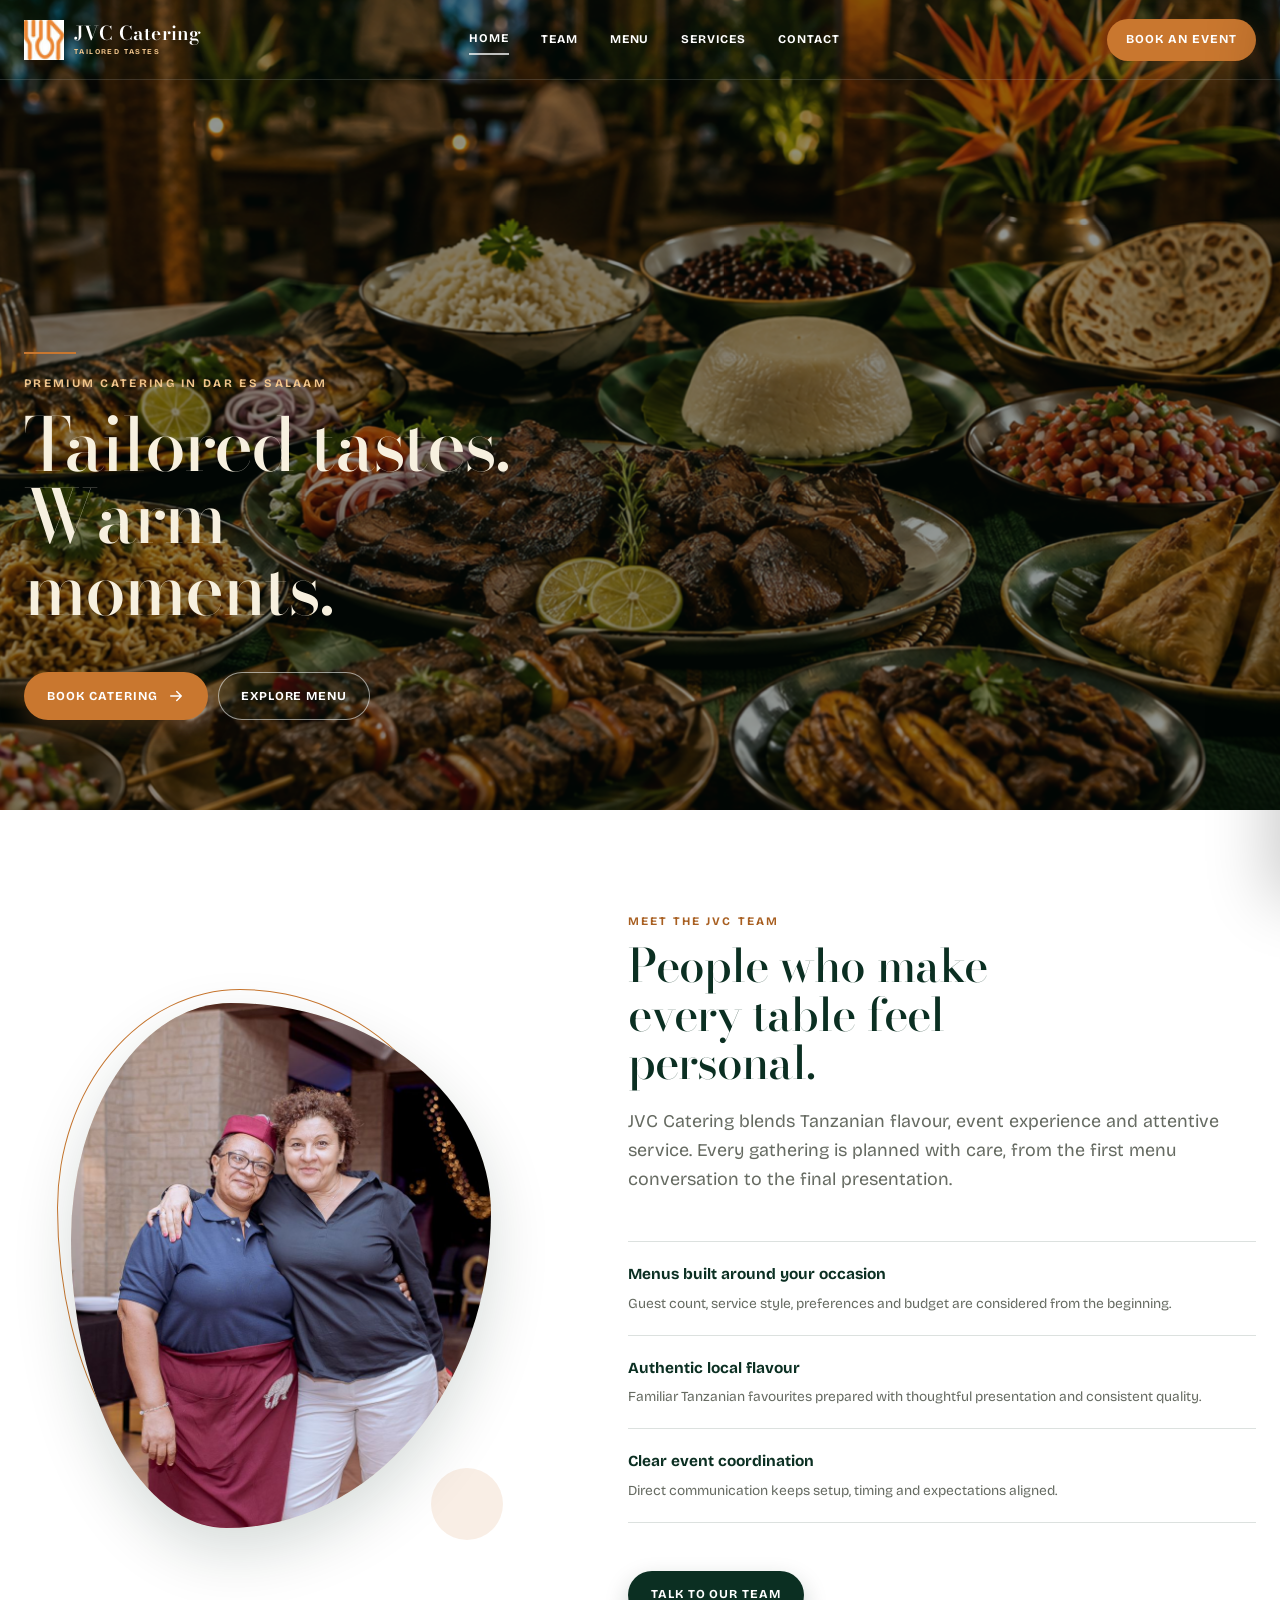
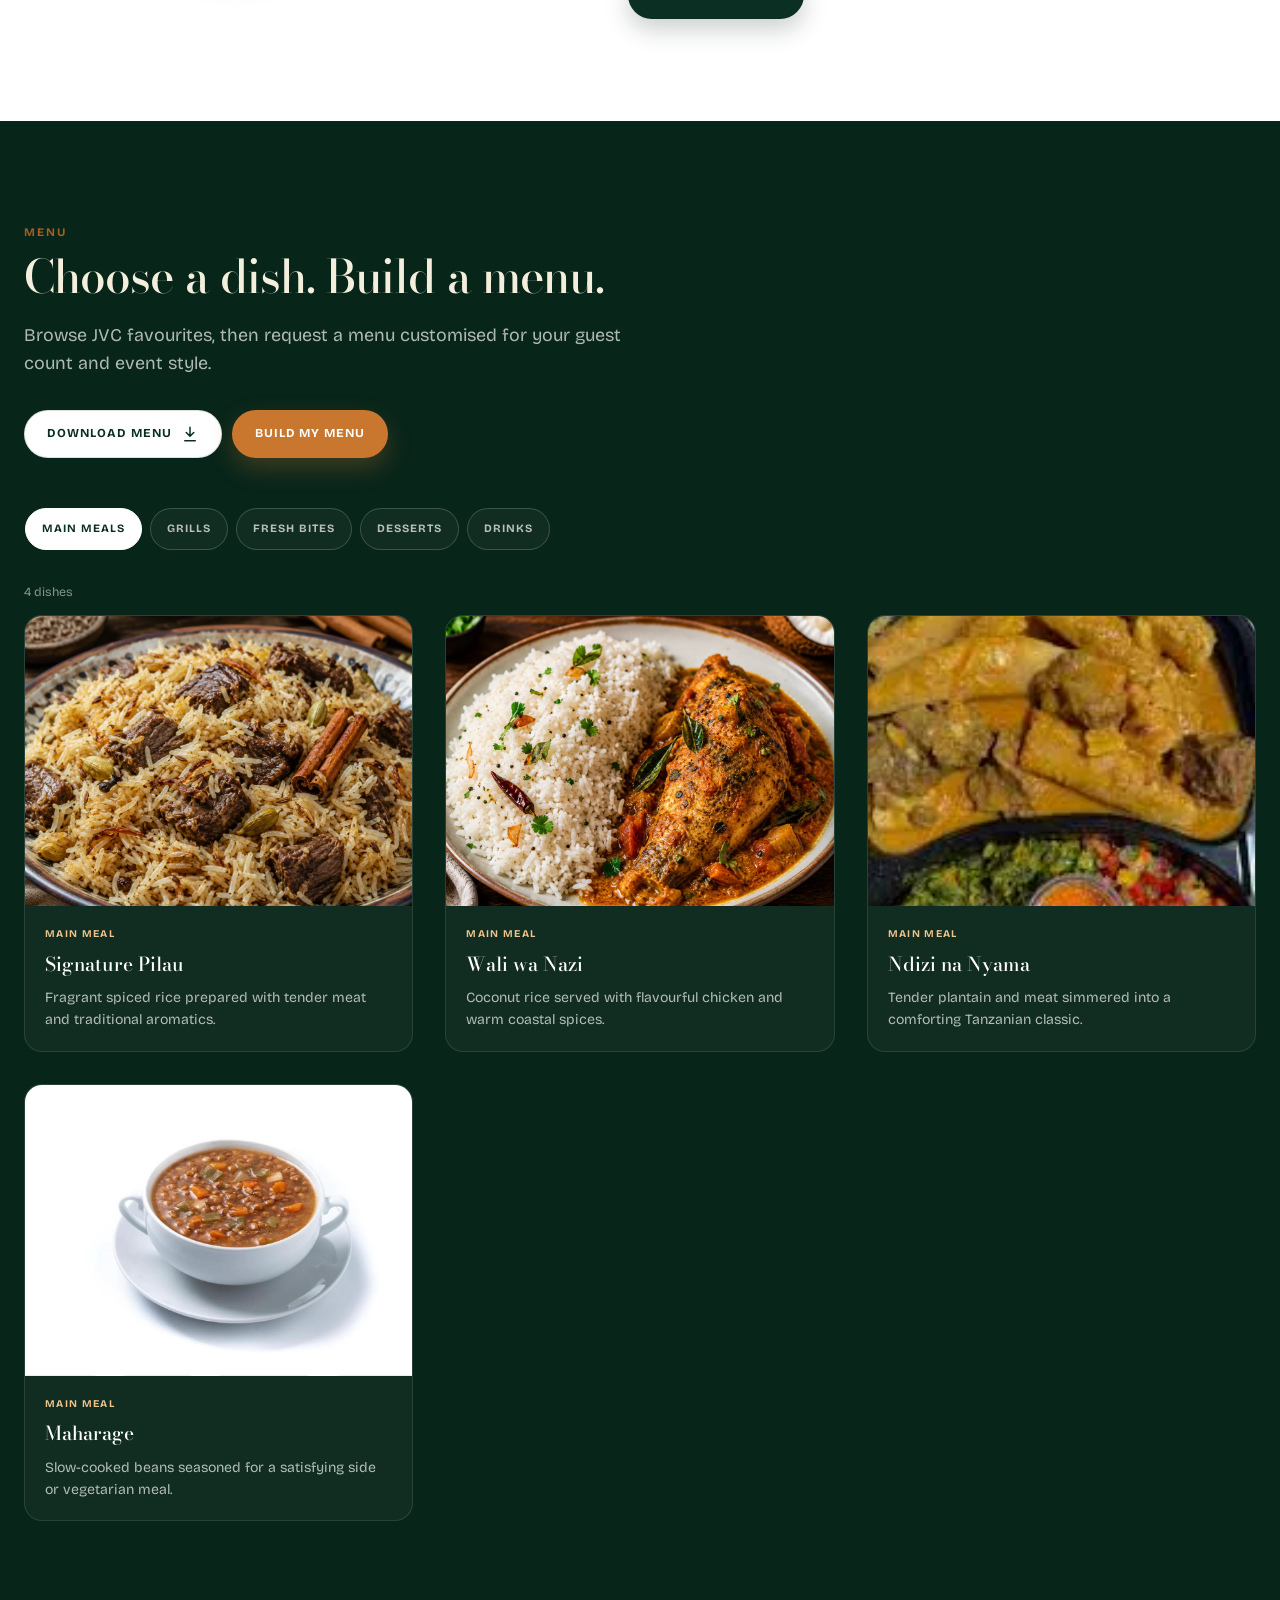
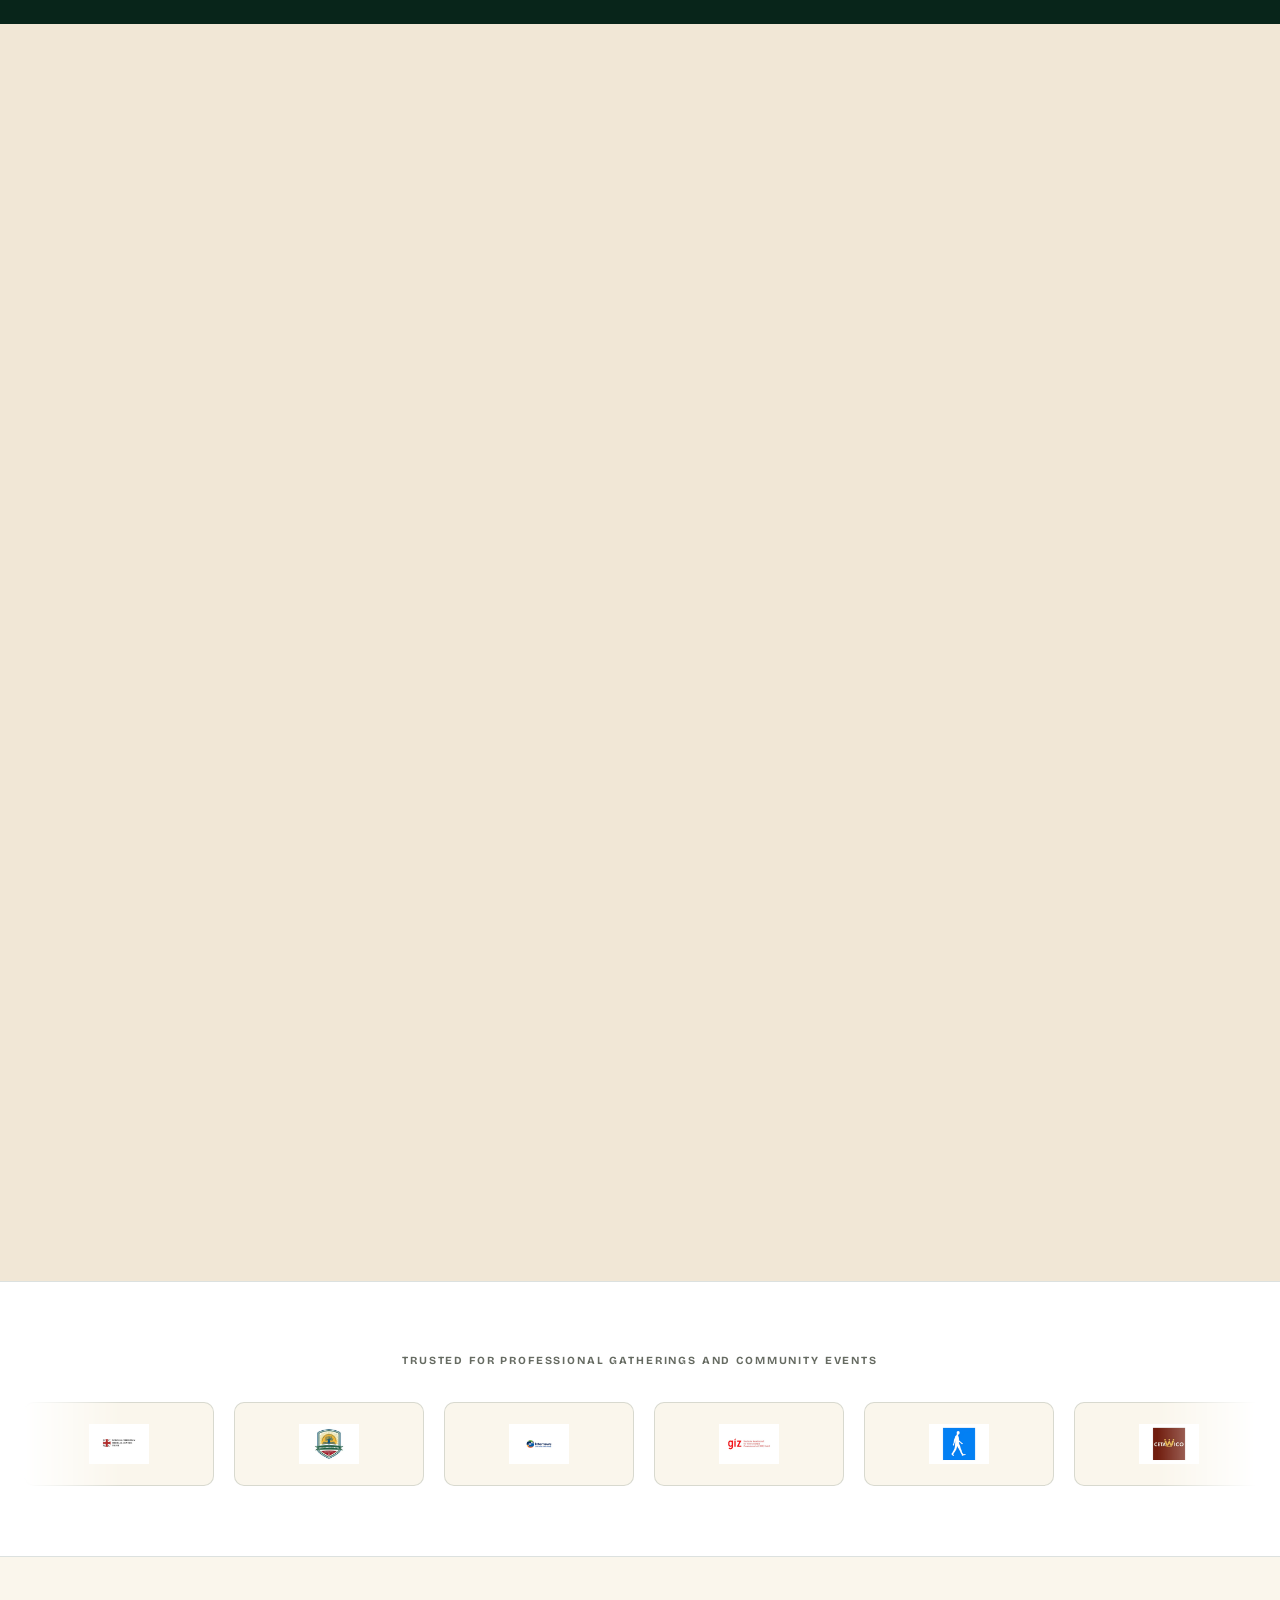
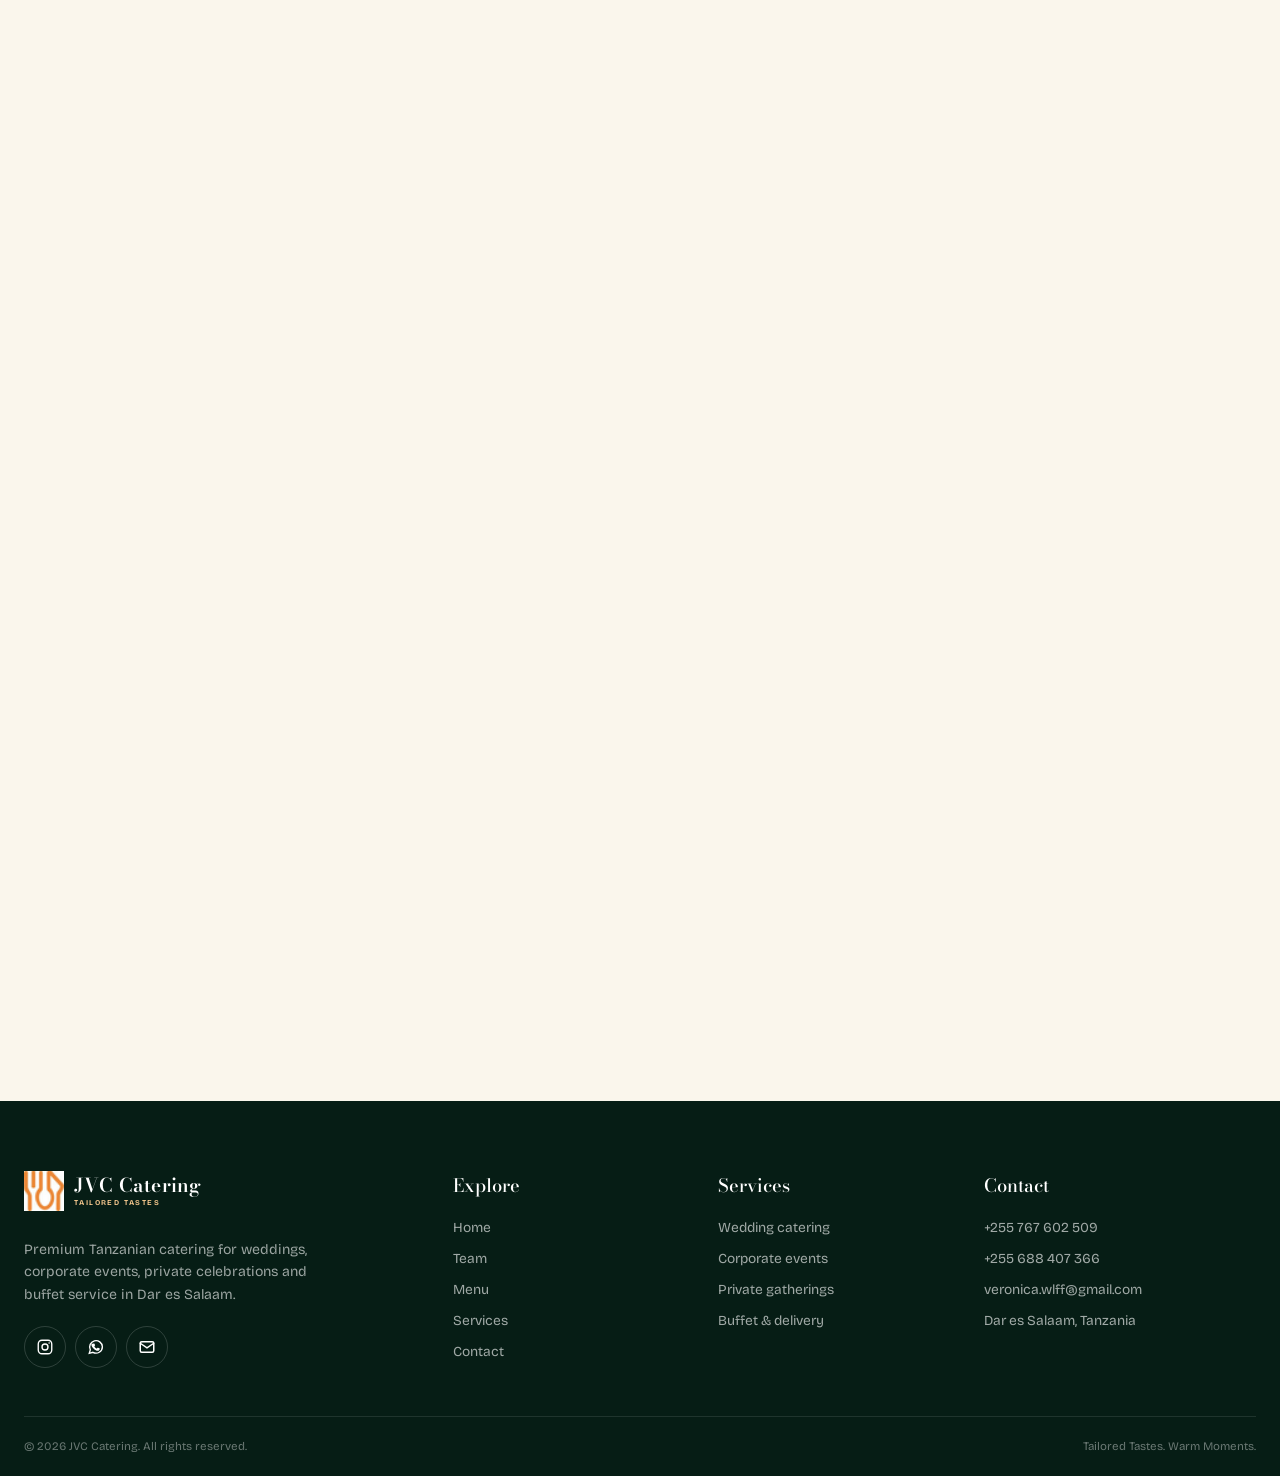
==== index.html @ 968e50f2 "Update index.html" ====
<!doctype html>
<html lang="en">
<head>
  <meta charset="utf-8">
  <meta name="viewport" content="width=device-width,initial-scale=1,viewport-fit=cover">
  <script>document.documentElement.classList.add('js');</script>
  <meta name="theme-color" content="#0b2f22">
  <meta name="description" content="JVC Catering creates tailored Tanzanian menus for weddings, corporate events, private gatherings, buffets and delivery in Dar es Salaam.">
  <meta name="robots" content="index,follow,max-image-preview:large">
  <title>JVC Catering | Tailored Tastes. Warm Moments.</title>

  <link rel="icon" type="image/png" href="./favicon.png">
  <link rel="apple-touch-icon" href="./Logo/favicon.png">
  <link rel="canonical" href="https://jvccatering.vercel.app/">
  <link rel="preconnect" href="https://fonts.googleapis.com">
  <link rel="preconnect" href="https://fonts.gstatic.com" crossorigin>
  <link href="https://fonts.googleapis.com/css2?family=Bodoni+Moda:opsz,wght@6..96,500;6..96,600&family=Bricolage+Grotesque:opsz,wght@12..96,400;12..96,500;12..96,700&display=swap" rel="stylesheet">
  <link rel="preload" as="image" href="./assets/hero.webp" media="(min-width:760px)" fetchpriority="high">
  <link rel="preload" as="image" href="./assets/hero-mobile.webp" media="(max-width:759px)" fetchpriority="high">

  <meta property="og:type" content="website">
  <meta property="og:title" content="JVC Catering | Tailored Tastes. Warm Moments.">
  <meta property="og:description" content="Premium Tanzanian catering for memorable gatherings in Dar es Salaam.">
  <meta property="og:image" content="https://jvccatering.vercel.app/assets/hero.webp">
  <meta property="og:url" content="https://jvccatering.vercel.app/">

  <script type="application/ld+json">
  {
    "@context":"https://schema.org",
    "@type":"CateringBusiness",
    "name":"JVC Catering",
    "url":"https://jvccatering.vercel.app/",
    "image":"https://jvccatering.vercel.app/assets/hero.webp",
    "description":"Tailored Tanzanian catering for weddings, corporate events, private gatherings, buffets and delivery.",
    "telephone":["+255767602509","+255688407366"],
    "email":"veronica.wlff@gmail.com",
    "address":{"@type":"PostalAddress","streetAddress":"Lagana Street, Sinza Mori","addressLocality":"Dar es Salaam","addressCountry":"TZ"},
    "sameAs":["https://instagram.com/jvc.catering._tz"]
  }
  </script>

  <style>
    /* ==========================================================
       1. VARIABLES
       ========================================================== */
    :root{
      /* Palette */
      --pine-1000:#061d15;
      --pine-950:#08251a;
      --pine-900:#0b2f22;
      --pine-800:#12402e;
      --pine-700:#1c5a41;
      --tangerine:#c9772f;
      --tangerine-deep:#a85f21;
      --cream:#faf6ec;
      --sand:#f1e7d6;
      --ink:#1a231d;
      --muted:#666b62;
      --line:rgba(11,47,34,.14);
      --white:#fff;

      /* Type */
      --display:"Bodoni Moda","Didot","Bodoni 72","Times New Roman",serif;
      --ui:"Bricolage Grotesque","Avenir Next","Segoe UI",sans-serif;

      /* Layout */
      --container:min(1240px,calc(100% - 32px));
      --header-h:70px;
      --radius-sm:10px;
      --radius-md:18px;
      --radius-lg:26px;
      --ease:cubic-bezier(.22,.7,.28,1);
      --shadow-1:0 10px 30px rgba(8,37,26,.10);
      --shadow-2:0 24px 60px rgba(8,37,26,.16);

      /* Spacing scale */
      --space-3xs:clamp(.25rem,.5vw,.375rem);
      --space-2xs:clamp(.5rem,1vw,.625rem);
      --space-xs:clamp(.75rem,1.4vw,1rem);
      --space-sm:clamp(1rem,2vw,1.25rem);
      --space-md:clamp(1.5rem,3vw,2rem);
      --space-lg:clamp(2rem,4vw,3rem);
      --space-xl:clamp(2.75rem,5.5vw,4.5rem);
      --space-2xl:clamp(3.5rem,7vw,6rem);
      --section-space:clamp(3.5rem,8vw,6.5rem);

      /* Type scale */
      --fs-eyebrow:.72rem;
      --fs-nav:.74rem;
      --fs-body:1rem;
      --fs-lead:clamp(1rem,1.4vw,1.14rem);
      --fs-h3:clamp(1.3rem,2vw,1.6rem);
      --fs-h2:clamp(1.9rem,3.6vw,2.9rem);
      --fs-hero:clamp(2.5rem,6.4vw,4.6rem);
    }

    /* ==========================================================
       2. RESET / BASE
       ========================================================== */
    *,*::before,*::after{box-sizing:border-box}
    html{scroll-behavior:smooth;scroll-padding-top:calc(var(--header-h) + 16px)}
    body{margin:0;background:var(--cream);color:var(--ink);font-family:var(--ui);font-size:16px;line-height:1.6;-webkit-font-smoothing:antialiased;text-rendering:optimizeLegibility}
    body.menu-open{overflow:hidden}
    img{display:block;max-width:100%;height:auto}
    a{color:inherit;text-decoration:none}
    button,input,select,textarea{font:inherit;color:inherit}
    button{cursor:pointer;background:none;border:0}
    ul{margin:0;padding:0;list-style:none}
    ::selection{background:var(--tangerine);color:#fff}
    :focus-visible{outline:2.5px solid var(--tangerine);outline-offset:3px}
    [hidden]{display:none!important}

    /* ==========================================================
       3. UTILITIES
       ========================================================== */
    .skip-link{position:fixed;left:14px;top:-70px;z-index:4000;padding:10px 16px;border-radius:var(--radius-sm);background:#fff;color:var(--pine-900);font-weight:700;transition:top .2s ease}
    .skip-link:focus{top:14px}
    .container{width:var(--container);margin-inline:auto}
    .section{position:relative;padding-block:var(--section-space)}
    .eyebrow{margin:0 0 var(--space-2xs);color:var(--tangerine-deep);font-size:var(--fs-eyebrow);font-weight:700;letter-spacing:.18em;text-transform:uppercase}
    .section-head{max-width:640px}
    .section-title{margin:0;color:var(--pine-900);font-family:var(--display);font-size:var(--fs-h2);font-weight:500;line-height:1.06;letter-spacing:-.02em}
    .lead{max-width:52ch;margin:var(--space-sm) 0 0;color:var(--muted);font-size:var(--fs-lead)}
    .icon{width:18px;height:18px;flex:0 0 auto}
    .sr-only{position:absolute;width:1px;height:1px;padding:0;margin:-1px;overflow:hidden;clip:rect(0,0,0,0);white-space:nowrap;border:0}
    main>section:not(.hero):not(.clients){content-visibility:auto;contain-intrinsic-size:1px 760px}
    a,button{-webkit-tap-highlight-color:transparent}

    .btn{position:relative;display:inline-flex;align-items:center;justify-content:center;gap:9px;min-height:48px;padding:12px 22px;border:1px solid transparent;border-radius:999px;font-family:var(--ui);font-size:.76rem;font-weight:700;letter-spacing:.08em;text-transform:uppercase;transition:transform .22s var(--ease),box-shadow .22s ease,background .22s ease,color .22s ease,border-color .22s ease}
    .btn:hover{transform:translateY(-2px)}
    .btn:active{transform:translateY(0) scale(.985)}
    .btn--primary{background:var(--tangerine);color:#fff;box-shadow:0 10px 24px rgba(201,119,47,.28)}
    .btn--primary:hover{background:var(--tangerine-deep)}
    .btn--dark{background:var(--pine-900);color:#fff;box-shadow:0 10px 24px rgba(8,37,26,.22)}
    .btn--dark:hover{background:var(--pine-700)}
    .btn--outline{border-color:rgba(255,255,255,.55);color:#fff;background:rgba(8,37,26,.18)}
    .btn--outline:hover{background:#fff;color:var(--pine-900);border-color:#fff}
    .btn--ghost{border-color:var(--line);color:var(--pine-900);background:#fff}
    .btn--ghost:hover{border-color:var(--pine-700);box-shadow:var(--shadow-1)}

    /* ==========================================================
       4. HEADER / NAVIGATION
       ========================================================== */
    .site-header{position:fixed;inset:0 0 auto;z-index:1100;height:var(--header-h);background:rgba(6,29,21,.10);border-bottom:1px solid rgba(255,255,255,.14);transition:background .25s ease,border-color .25s ease,box-shadow .25s ease}
    .site-header.scrolled{background:rgba(250,246,236,.96);border-color:var(--line);box-shadow:0 6px 24px rgba(8,37,26,.08)}
    .nav{height:100%;display:flex;align-items:center;justify-content:space-between;gap:16px}
    .brand{display:inline-flex;align-items:center;gap:10px;min-width:0}
    .brand__mark{width:40px;height:40px;object-fit:contain}
    .brand__text{display:grid;line-height:1.1}
    .brand__name{color:#fff;font-family:var(--display);font-size:1.2rem;font-weight:600;letter-spacing:.01em;white-space:nowrap;transition:color .2s ease}
    .brand__tag{margin-top:3px;color:#f0c48b;font-size:.46rem;font-weight:700;letter-spacing:.19em;text-transform:uppercase;transition:color .2s ease}
    .site-header.scrolled .brand__name{color:var(--pine-900)}
    .site-header.scrolled .brand__tag{color:var(--tangerine-deep)}

    .desktop-nav{display:none;align-items:center;gap:4px}
    .desktop-nav a{position:relative;display:inline-flex;align-items:center;min-height:42px;padding:9px 14px;color:#fff;font-size:var(--fs-nav);font-weight:700;letter-spacing:.08em;text-transform:uppercase;transition:color .2s ease,transform .2s ease}
    .desktop-nav a::after{content:"";position:absolute;left:14px;right:14px;bottom:5px;height:2px;background:currentColor;transform:scaleX(0);transform-origin:right;transition:transform .25s var(--ease);opacity:.72}
    .desktop-nav a:hover,.desktop-nav a[aria-current="location"]{transform:translateY(-1px)}
    .desktop-nav a:hover::after,.desktop-nav a[aria-current="location"]::after{transform:scaleX(1);transform-origin:left}
    .site-header.scrolled .desktop-nav a{color:var(--pine-900)}

    .nav-actions{display:flex;align-items:center;gap:8px}
    .nav-actions .btn{display:none;min-height:42px;padding:10px 18px}
    .menu-toggle{width:44px;height:44px;display:grid;place-items:center;border:1px solid rgba(255,255,255,.34);border-radius:50%;background:rgba(8,37,26,.2);color:#fff;transition:background .2s ease,color .2s ease,border-color .2s ease}
    .site-header.scrolled .menu-toggle{background:#fff;color:var(--pine-900);border-color:var(--line)}

    .drawer-scrim{position:fixed;inset:0;z-index:1150;background:rgba(2,14,10,.6);opacity:0;visibility:hidden;transition:opacity .25s ease,visibility .25s ease}
    .drawer-scrim.show{opacity:1;visibility:visible}
    .mobile-drawer{position:fixed;inset:0 0 0 auto;z-index:1160;width:min(88vw,380px);height:100dvh;padding:var(--space-md);background:var(--cream);transform:translateX(102%);transition:transform .32s var(--ease);overflow-y:auto;box-shadow:-20px 0 60px rgba(0,0,0,.2)}
    .mobile-drawer.open{transform:translateX(0)}
    .drawer-head{display:flex;align-items:center;justify-content:space-between;padding-bottom:var(--space-sm);border-bottom:1px solid var(--line)}
    .mobile-drawer .brand__name{color:var(--pine-900)}
    .mobile-drawer .brand__tag{color:var(--tangerine-deep)}
    .drawer-close{width:44px;height:44px;display:grid;place-items:center;border:1px solid var(--line);border-radius:50%;background:#fff;color:var(--pine-900)}
    .mobile-links{display:grid;margin:var(--space-md) 0}
    .mobile-links a{position:relative;display:flex;align-items:center;justify-content:space-between;min-height:52px;padding:14px 2px;border-bottom:1px solid var(--line);font-family:var(--display);font-size:1.5rem;font-weight:500;color:var(--pine-900)}
    .mobile-links a::after{content:"↗";font-family:var(--ui);font-size:.9rem;color:var(--tangerine);transition:transform .2s var(--ease)}
    .mobile-links a:hover::after,.mobile-links a:focus-visible::after{transform:translate(2px,-2px)}
    .mobile-drawer .btn{width:100%;margin-top:var(--space-xs)}
    .drawer-contact{display:grid;gap:11px;margin-top:var(--space-lg);color:var(--muted);font-size:.86rem}
    .drawer-contact a,.drawer-contact span{display:flex;align-items:center;gap:9px}
    .drawer-contact svg{color:var(--tangerine)}

    /* ==========================================================
       5. HERO
       ========================================================== */
    .hero{position:relative;min-height:clamp(610px,90svh,900px);display:flex;align-items:flex-end;background:var(--pine-950);isolation:isolate;overflow:hidden}
    .hero__media{position:absolute;inset:-2.5%;overflow:hidden;z-index:-2;transform:translate3d(var(--hero-x,0px),calc(var(--hero-y,0px) + var(--hero-scroll,0px)),0);transition:transform .35s var(--ease);will-change:transform}
    .hero__media picture{position:absolute;inset:0;display:block}
    .hero__media img{width:100%;height:100%;object-fit:cover;object-position:center 36%;transform:scale(1.055);transform-origin:55% 45%;animation:heroCinematic 18s ease-in-out infinite alternate;will-change:transform}
    .hero__media::after{content:"";position:absolute;inset:0;background:rgba(4,16,11,.43);pointer-events:none}
    .hero__inner{position:relative;width:var(--container);margin-inline:auto;padding:calc(var(--header-h) + var(--space-xl)) 0 var(--space-2xl)}
    .hero__copy{position:relative;max-width:42rem;color:#fff}
    .hero__copy::before{content:"";display:block;width:52px;height:2px;margin-bottom:var(--space-sm);background:var(--tangerine)}
    .hero__kicker{margin:0 0 var(--space-xs);color:#f0c48b;font-size:var(--fs-eyebrow);font-weight:700;letter-spacing:.2em;text-transform:uppercase}
    .hero h1{max-width:11ch;margin:0;color:#f7f0df;font-family:var(--display);font-size:var(--fs-hero);font-weight:500;line-height:.98;letter-spacing:-.025em;text-wrap:balance}
    .hero__actions{display:grid;grid-template-columns:1fr;gap:10px;width:min(100%,340px);margin-top:var(--space-lg)}
    @keyframes heroCinematic{0%{transform:scale(1.055) translate3d(0,0,0)}100%{transform:scale(1.095) translate3d(-1.25%,1%,0)}}

    /* ==========================================================
       6. TEAM / ABOUT
       ========================================================== */
    .about{background:#fff}
    .about-grid{display:grid;gap:var(--space-xl);align-items:center}
    .about-media{position:relative;isolation:isolate;max-width:420px;margin-inline:auto}
    .about-media::before{content:"";position:absolute;inset:-14px 18px 18px -14px;z-index:-1;border:1.5px solid var(--tangerine);border-radius:44% 56% 58% 42% / 42% 46% 54% 58%;transition:transform .6s var(--ease),border-radius .6s var(--ease)}
    .about-media::after{content:"";position:absolute;right:-12px;bottom:-12px;width:72px;height:72px;border-radius:50%;background:var(--tangerine);opacity:.12;z-index:-1}
    .about-media__frame{overflow:hidden;border-radius:38% 62% 63% 37% / 45% 40% 60% 55%;background:var(--sand);box-shadow:var(--shadow-2);transition:border-radius .6s var(--ease)}
    .about-media__frame img{width:100%;aspect-ratio:4/5;object-fit:cover;object-position:center 22%;transition:transform .7s var(--ease)}
    @media (hover:hover){
      .about-media:hover::before{transform:translate(6px,-6px)}
      .about-media:hover .about-media__frame{border-radius:46% 54% 50% 50% / 52% 46% 54% 48%}
      .about-media:hover .about-media__frame img{transform:scale(1.05)}
    }
    .about-copy .section-title{max-width:16ch}
    .about-list{display:grid;margin-top:var(--space-lg);border-top:1px solid var(--line)}
    .about-list article{display:grid;grid-template-columns:1fr;gap:6px;padding:var(--space-sm) 0;border-bottom:1px solid var(--line)}
    .about-list strong{display:block;color:var(--pine-900);font-size:.96rem}
    .about-list span{display:block;color:var(--muted);font-size:.86rem}
    .about-copy .btn{margin-top:var(--space-lg)}

    /* ==========================================================
       7. MENU
       ========================================================== */
    .menu-section{background:var(--pine-950);color:#fff}
    .menu-head{margin-bottom:var(--space-lg)}
    .menu-head .section-title{color:#f4efdd}
    .menu-head .lead{color:rgba(255,255,255,.68)}
    .menu-head__actions{display:flex;flex-wrap:wrap;gap:10px;margin-top:var(--space-md)}

    .menu-filters{display:flex;gap:8px;overflow-x:auto;padding:2px 1px var(--space-sm);scrollbar-width:none}
    .menu-filters::-webkit-scrollbar{display:none}
    .menu-filter{flex:0 0 auto;min-height:42px;padding:9px 16px;border:1px solid rgba(255,255,255,.18);border-radius:999px;background:rgba(255,255,255,.04);color:rgba(255,255,255,.7);font-size:.7rem;font-weight:700;letter-spacing:.09em;text-transform:uppercase;transition:background .2s ease,color .2s ease,border-color .2s ease}
    .menu-filter:hover,.menu-filter[aria-pressed="true"]{background:#fff;color:var(--pine-900);border-color:#fff}

    .menu-grid{display:grid;grid-template-columns:1fr;gap:var(--space-md)}
    .menu-card{display:flex;flex-direction:column;overflow:hidden;border-radius:var(--radius-md);background:rgba(255,255,255,.04);border:1px solid rgba(255,255,255,.1)}
    .menu-card__media{aspect-ratio:4/3;overflow:hidden}
    .menu-card__media img{width:100%;height:100%;object-fit:cover;transition:transform .5s var(--ease)}
    .menu-card:hover .menu-card__media img{transform:scale(1.04)}
    .menu-card__body{padding:var(--space-sm)}
    .menu-card__label{display:block;margin-bottom:6px;color:#f0c48b;font-size:.64rem;font-weight:700;letter-spacing:.13em;text-transform:uppercase}
    .menu-card h3{margin:0;color:#fff;font-family:var(--display);font-size:1.2rem;font-weight:500}
    .menu-card p{margin:8px 0 0;color:rgba(255,255,255,.68);font-size:.88rem;line-height:1.55}
    .menu-count{color:rgba(255,255,255,.5);font-size:.78rem}

    /* ==========================================================
       8. SERVICES
       ========================================================== */
    .services{background:var(--sand)}
    .services-head{margin-bottom:var(--space-lg)}
    .service-explorer{display:grid;gap:var(--space-md)}
    .service-tabs{display:flex;gap:8px;overflow-x:auto;padding-bottom:6px;scrollbar-width:none}
    .service-tabs::-webkit-scrollbar{display:none}
    .service-tab{flex:0 0 auto;padding:12px 16px;border:1px solid var(--line);border-radius:999px;background:#fff;color:var(--pine-900);font-size:.72rem;font-weight:700;letter-spacing:.06em;text-transform:uppercase;transition:background .2s ease,color .2s ease}
    .service-tab:hover,.service-tab[aria-pressed="true"]{background:var(--pine-900);color:#fff}

    .service-stage{display:grid;overflow:hidden;border:1px solid var(--line);border-radius:var(--radius-lg);background:#fff;box-shadow:var(--shadow-1)}
    .service-stage__media{aspect-ratio:4/3;overflow:hidden;background:var(--pine-900)}
    .service-stage__media img{width:100%;height:100%;object-fit:cover;transition:opacity .22s ease,transform .45s var(--ease)}
    .service-stage__content{display:flex;flex-direction:column;justify-content:center;padding:var(--space-md);color:var(--ink)}
    .service-stage h3{margin:0;color:var(--pine-900);font-family:var(--display);font-size:clamp(1.7rem,3vw,2.5rem);font-weight:500;line-height:1.05}
    .service-stage p{max-width:46ch;margin:var(--space-xs) 0 0;color:var(--muted);font-size:.94rem}
    .service-stage .btn{align-self:flex-start;margin-top:var(--space-md)}
    @media (hover:hover){.service-stage:hover .service-stage__media img{transform:scale(1.025)}}

    /* ==========================================================
       9. CLIENTS
       ========================================================== */
    .clients{padding-block:var(--space-xl);border-block:1px solid var(--line);background:#fff;overflow:hidden}
    .clients__label{margin:0 0 var(--space-md);text-align:center;color:var(--muted);font-size:.68rem;font-weight:700;letter-spacing:.17em;text-transform:uppercase}

    .logo-marquee{position:relative;overflow:hidden;-webkit-mask-image:linear-gradient(to right,transparent,#000 8%,#000 92%,transparent);mask-image:linear-gradient(to right,transparent,#000 8%,#000 92%,transparent)}
    .logo-track{display:flex;align-items:center;gap:var(--space-sm);width:max-content;animation:marqueeLeft 36s linear infinite;will-change:transform}
    .logo-track:focus-within{animation-play-state:paused}
    @media (hover:hover){.logo-track:hover{animation-play-state:paused}}
    @keyframes marqueeLeft{from{transform:translateX(0)}to{transform:translateX(-50%)}}
    .logo-item{display:grid;place-items:center;flex:0 0 auto;width:150px;min-height:84px;padding:var(--space-sm);border:1px solid var(--line);border-radius:var(--radius-sm);background:var(--cream)}
    .logo-item img{max-width:100%;max-height:40px;object-fit:contain}

    @media (min-width:760px){.logo-item{width:170px}}
    @media (min-width:960px){.logo-item{width:190px}}

    /* ==========================================================
       10. CONTACT
       ========================================================== */
    .contact{background:var(--cream)}
    .contact-shell{position:relative;overflow:hidden;border-radius:var(--radius-lg);background:var(--pine-950);box-shadow:var(--shadow-2)}
    .contact-grid{display:grid;gap:var(--space-lg);padding:var(--space-lg)}
    .contact-copy{color:#fff}
    .contact-copy .section-title{color:#f4efdd}
    .contact-copy .lead{color:rgba(255,255,255,.66)}
    .contact-list{display:grid;gap:11px;margin-top:var(--space-lg)}
    .contact-list a,.contact-list span{display:flex;align-items:center;gap:9px;color:rgba(255,255,255,.82);font-size:.9rem;word-break:break-word}
    .contact-list svg{color:#f0c48b;flex-shrink:0}

    .quote-form{display:grid;gap:var(--space-sm);padding:var(--space-md);border:1px solid rgba(255,255,255,.14);border-radius:var(--radius-md);background:rgba(255,255,255,.06)}
    .form-row{display:grid;gap:var(--space-sm)}
    .field{display:grid;gap:6px}
    .field label{color:rgba(255,255,255,.8);font-size:.68rem;font-weight:700;letter-spacing:.09em;text-transform:uppercase}
    .field .required{color:#f0c48b}
    .field input,.field select,.field textarea{width:100%;min-height:46px;border:1px solid rgba(255,255,255,.2);border-radius:var(--radius-sm);background:rgba(255,255,255,.08);padding:12px 14px;color:#fff}
    .field input::placeholder,.field textarea::placeholder{color:rgba(255,255,255,.42)}
    .field select option{color:var(--ink)}
    .field input:focus,.field select:focus,.field textarea:focus{border-color:#f0c48b;outline:0;background:rgba(255,255,255,.12)}
    .field textarea{min-height:110px;resize:vertical}
    .field[data-invalid="true"] input,.field[data-invalid="true"] select{border-color:#ff9d8a}
    .field-error{min-height:1.15em;margin:0;color:#ffcfc4;font-size:.76rem;opacity:0;transform:translateY(-2px);transition:opacity .15s ease,transform .15s ease}
    .field[data-invalid="true"] .field-error{opacity:1;transform:none}
    .form-status{margin:0;min-height:1.2em;color:#ffcfc4;font-size:.84rem}
    .form-note{margin:0;color:rgba(255,255,255,.42);font-size:.72rem}

    /* ==========================================================
       11. FOOTER
       ========================================================== */
    .footer{background:var(--pine-1000);color:#fff}
    .footer-main{display:grid;gap:var(--space-lg);padding-block:var(--space-xl) var(--space-lg)}
    .footer .brand__name{color:#fff}
    .footer-about{max-width:34ch;margin-top:var(--space-sm);color:rgba(255,255,255,.6);font-size:.88rem}
    .footer h3{margin:0 0 var(--space-xs);font-family:var(--display);font-size:1.15rem;font-weight:500}
    .footer-links{display:grid;gap:9px;color:rgba(255,255,255,.62);font-size:.86rem}
    .footer-links a:hover{color:#fff}
    .socials{display:flex;gap:9px;margin-top:var(--space-sm)}
    .socials a{width:42px;height:42px;display:grid;place-items:center;border:1px solid rgba(255,255,255,.16);border-radius:50%;transition:background .2s ease,border-color .2s ease}
    .socials a:hover{background:var(--tangerine);border-color:var(--tangerine)}
    .footer-bottom{display:flex;flex-direction:column;gap:6px;padding:var(--space-sm) 0;border-top:1px solid rgba(255,255,255,.1);color:rgba(255,255,255,.4);font-size:.72rem}

    /* ==========================================================
       12. FIXED UI
       ========================================================== */
    .back-top{position:fixed;right:16px;bottom:16px;z-index:900;width:46px;height:46px;display:grid;place-items:center;border-radius:50%;background:var(--tangerine);color:#fff;box-shadow:0 12px 26px rgba(0,0,0,.2);opacity:0;visibility:hidden;transform:translateY(10px);transition:opacity .2s ease,visibility .2s ease,transform .2s ease}
    .back-top.show{opacity:1;visibility:visible;transform:none}
    .toast{position:fixed;left:50%;bottom:76px;z-index:1300;max-width:calc(100% - 28px);padding:11px 16px;border-radius:999px;background:var(--pine-900);color:#fff;box-shadow:var(--shadow-2);font-size:.82rem;font-weight:600;opacity:0;visibility:hidden;transform:translate(-50%,10px);transition:opacity .2s ease,visibility .2s ease,transform .2s ease;text-align:center}
    .toast.show{opacity:1;visibility:visible;transform:translate(-50%,0)}
    .reveal{opacity:1;transform:none}
    .js .reveal{opacity:0;transform:translateY(18px);transition:opacity .5s var(--ease),transform .5s var(--ease)}
    .js .reveal.visible{opacity:1;transform:none}

    /* ==========================================================
       13. RESPONSIVE BREAKPOINTS
       ========================================================== */
    @media (min-width:560px){
      .hero__actions{display:flex;width:auto}
      .form-row{grid-template-columns:repeat(2,minmax(0,1fr))}
      .menu-grid{grid-template-columns:repeat(2,1fr)}
      .footer-bottom{flex-direction:row;justify-content:space-between;align-items:center}
    }

    @media (min-width:760px){
      :root{--header-h:80px;--container:min(1240px,calc(100% - 48px))}
      .hero__media img{object-position:center}
      .contact-grid{padding:var(--space-xl)}
    }

    @media (min-width:960px){
      .desktop-nav{display:flex}
      .menu-toggle{display:none}
      .nav-actions .btn{display:inline-flex}

      .about-grid{grid-template-columns:.9fr 1.1fr;gap:var(--space-2xl)}

      .menu-grid{grid-template-columns:repeat(3,1fr)}

      .service-explorer{grid-template-columns:240px minmax(0,1fr)}
      .service-tabs{display:grid;align-content:start;overflow:visible}
      .service-tab{text-align:left;border-radius:var(--radius-sm)}
      .service-stage{grid-template-columns:minmax(0,1.45fr) minmax(280px,.55fr)}
      .service-stage__media{aspect-ratio:auto;min-height:480px}

      .contact-grid{grid-template-columns:.85fr 1.15fr;gap:var(--space-xl)}

      .footer-main{grid-template-columns:1.4fr .8fr .8fr 1fr}
    }


    /* ==========================================================
       14. REDUCED MOTION
       ========================================================== */
    @media (prefers-reduced-motion:reduce){
      html{scroll-behavior:auto}
      *,*::before,*::after{animation-duration:.01ms!important;animation-iteration-count:1!important;transition-duration:.01ms!important;scroll-behavior:auto!important}
      .js .reveal{opacity:1;transform:none}
      .hero__media{transform:none!important;transition:none!important}
      .hero__media img{animation:none!important;transform:scale(1.02)!important}
      .logo-track{animation:none!important;transform:none!important;flex-wrap:wrap;justify-content:center;width:auto!important}
      .logo-marquee{overflow:visible;-webkit-mask-image:none;mask-image:none}
      .logo-track [aria-hidden="true"]{display:none}
    }
  </style>
</head>
<body>
  <a class="skip-link" href="#main">Skip to main content</a>

  <svg aria-hidden="true" style="position:absolute;width:0;height:0;overflow:hidden">
    <symbol id="i-menu" viewBox="0 0 24 24"><path d="M4 7h16M4 12h16M4 17h16" fill="none" stroke="currentColor" stroke-width="2" stroke-linecap="round"/></symbol>
    <symbol id="i-x" viewBox="0 0 24 24"><path d="m6 6 12 12M18 6 6 18" fill="none" stroke="currentColor" stroke-width="2" stroke-linecap="round"/></symbol>
    <symbol id="i-arrow" viewBox="0 0 24 24"><path d="M5 12h14m-6-6 6 6-6 6" fill="none" stroke="currentColor" stroke-width="2" stroke-linecap="round" stroke-linejoin="round"/></symbol>
    <symbol id="i-up" viewBox="0 0 24 24"><path d="m6 15 6-6 6 6" fill="none" stroke="currentColor" stroke-width="2" stroke-linecap="round" stroke-linejoin="round"/></symbol>
    <symbol id="i-phone" viewBox="0 0 24 24"><path d="M22 16.92v3a2 2 0 0 1-2.18 2 19.79 19.79 0 0 1-8.63-3.07 19.5 19.5 0 0 1-6-6A19.79 19.79 0 0 1 2.12 4.18 2 2 0 0 1 4.11 2h3a2 2 0 0 1 2 1.72c.12.9.33 1.78.61 2.63a2 2 0 0 1-.45 2.11L8 9.73a16 16 0 0 0 6 6l1.27-1.27a2 2 0 0 1 2.11-.45c.85.28 1.73.49 2.63.61A2 2 0 0 1 22 16.92z" fill="none" stroke="currentColor" stroke-width="2" stroke-linecap="round" stroke-linejoin="round"/></symbol>
    <symbol id="i-mail" viewBox="0 0 24 24"><rect x="3" y="5" width="18" height="14" rx="2" fill="none" stroke="currentColor" stroke-width="2"/><path d="m3 7 9 6 9-6" fill="none" stroke="currentColor" stroke-width="2" stroke-linecap="round"/></symbol>
    <symbol id="i-map" viewBox="0 0 24 24"><path d="M20 10c0 5-8 11-8 11S4 15 4 10a8 8 0 1 1 16 0Z" fill="none" stroke="currentColor" stroke-width="1.8"/><circle cx="12" cy="10" r="2.5" fill="none" stroke="currentColor" stroke-width="1.8"/></symbol>
    <symbol id="i-instagram" viewBox="0 0 24 24"><rect x="3" y="3" width="18" height="18" rx="5" fill="none" stroke="currentColor" stroke-width="1.8"/><circle cx="12" cy="12" r="4" fill="none" stroke="currentColor" stroke-width="1.8"/><circle cx="17.5" cy="6.5" r="1" fill="currentColor"/></symbol>
    <symbol id="i-whatsapp" viewBox="0 0 24 24"><path d="M20.5 11.6a8.5 8.5 0 0 1-12.6 7.5L3 20.5l1.4-4.7A8.5 8.5 0 1 1 20.5 11.6Z" fill="none" stroke="currentColor" stroke-width="1.8"/><path d="M8.2 7.7c.2-.5.5-.5.8-.5h.4c.2 0 .4 0 .5.4l.8 1.8c.1.3 0 .5-.1.7l-.6.8c-.2.2-.1.4 0 .6.6 1.1 1.5 2 2.6 2.6.2.1.4.2.6 0l.8-1c.2-.2.4-.3.7-.2l1.8.9c.3.1.5.3.5.5 0 .3-.2 1.4-.8 1.9-.6.5-1.3.8-2.2.7-1-.1-2.3-.6-4-1.7-1.6-1.1-2.7-2.5-3.3-3.6-.6-1.1-1.2-2.8-.5-3.9Z" fill="currentColor"/></symbol>
    <symbol id="i-download" viewBox="0 0 24 24"><path d="M12 3v12m0 0 5-5m-5 5-5-5M5 21h14" fill="none" stroke="currentColor" stroke-width="2" stroke-linecap="round" stroke-linejoin="round"/></symbol>
  </svg>

  <header class="site-header" id="siteHeader">
    <nav class="container nav" aria-label="Primary navigation">
      <a class="brand" href="#hero" aria-label="JVC Catering home">
        <img class="brand__mark" src="./Logo/favicon.png" alt="" width="64" height="64">
        <span class="brand__text"><span class="brand__name">JVC Catering</span><span class="brand__tag">Tailored Tastes</span></span>
      </a>
      <div class="desktop-nav" aria-label="Desktop links">
        <a href="#hero" aria-current="location">Home</a><a href="#about">Team</a><a href="#menu">Menu</a><a href="#services">Services</a><a href="#contact">Contact</a>
      </div>
      <div class="nav-actions">
        <button class="btn btn--primary js-wa" type="button" data-message="Hello JVC Catering, I would like to book catering for an event.">Book an event</button>
        <button class="menu-toggle" id="menuToggle" type="button" aria-label="Open navigation" aria-controls="mobileDrawer" aria-expanded="false"><svg class="icon"><use href="#i-menu"/></svg></button>
      </div>
    </nav>
  </header>

  <div class="drawer-scrim" id="drawerScrim" aria-hidden="true" hidden></div>
  <aside class="mobile-drawer" id="mobileDrawer" role="dialog" aria-modal="true" aria-label="Mobile navigation" aria-hidden="true">
    <div class="drawer-head">
      <a class="brand" href="#hero" tabindex="-1"><img class="brand__mark" src="./Logo/favicon.png" alt="" width="64" height="64"><span class="brand__text"><span class="brand__name">JVC Catering</span><span class="brand__tag">Tailored Tastes</span></span></a>
      <button class="drawer-close" id="drawerClose" type="button" aria-label="Close navigation"><svg class="icon"><use href="#i-x"/></svg></button>
    </div>
    <nav class="mobile-links" aria-label="Mobile links">
      <a href="#hero">Home</a><a href="#about">Meet the team</a><a href="#menu">Menu</a><a href="#services">Services</a><a href="#contact">Contact</a>
    </nav>
    <button class="btn btn--primary js-wa" type="button" data-message="Hello JVC Catering, I would like a quotation for my event.">Request a quotation</button>
    <div class="drawer-contact">
      <a href="tel:+255767602509"><svg class="icon"><use href="#i-phone"/></svg>+255 767 602 509</a>
      <a href="tel:+255688407366"><svg class="icon"><use href="#i-phone"/></svg>+255 688 407 366</a>
      <a href="mailto:veronica.wlff@gmail.com"><svg class="icon"><use href="#i-mail"/></svg>veronica.wlff@gmail.com</a>
      <span><svg class="icon"><use href="#i-map"/></svg>Sinza Mori, Dar es Salaam</span>
    </div>
  </aside>

  <main id="main">
    <section class="hero" id="hero" aria-labelledby="heroTitle">
      <div class="hero__media">
        <picture>
          <source srcset="./assets/hero.webp" media="(min-width:760px)">
          <img src="./assets/hero-mobile.webp" alt="A beautifully set JVC Catering event table with Tanzanian dishes" width="1600" height="2000" fetchpriority="high">
        </picture>
      </div>
      <div class="container hero__inner">
        <div class="hero__copy">
          <p class="hero__kicker">Premium catering in Dar es Salaam</p>
          <h1 id="heroTitle">Tailored tastes.<br>Warm moments.</h1>
          <div class="hero__actions">
            <button class="btn btn--primary js-wa" type="button" data-message="Hello JVC Catering, I would like to book catering for my event.">Book catering <svg class="icon"><use href="#i-arrow"/></svg></button>
            <a class="btn btn--outline" href="#menu">Explore menu</a>
          </div>
        </div>
      </div>
    </section>

    <section class="section about" id="about">
      <div class="container about-grid">
        <div class="about-media reveal">
          <div class="about-media__frame">
            <img src="./assets/FOUNDER.jpg" alt="The JVC Catering team preparing and serving Tanzanian dishes at a catered event" width="1200" height="1500" loading="lazy" decoding="async">
          </div>
        </div>

        <div class="about-copy reveal">
          <p class="eyebrow">Meet the JVC team</p>
          <h2 class="section-title">People who make every table feel personal.</h2>
          <p class="lead">JVC Catering blends Tanzanian flavour, event experience and attentive service. Every gathering is planned with care, from the first menu conversation to the final presentation.</p>
          <div class="about-list">
            <article><strong>Menus built around your occasion</strong><span>Guest count, service style, preferences and budget are considered from the beginning.</span></article>
            <article><strong>Authentic local flavour</strong><span>Familiar Tanzanian favourites prepared with thoughtful presentation and consistent quality.</span></article>
            <article><strong>Clear event coordination</strong><span>Direct communication keeps setup, timing and expectations aligned.</span></article>
          </div>
          <button class="btn btn--dark js-wa" type="button" data-message="Hello JVC Catering, I would like to discuss catering for my event.">Talk to our team</button>
        </div>
      </div>
    </section>

    <section class="section menu-section" id="menu" aria-labelledby="menuTitle">
      <div class="container">
        <div class="menu-head reveal">
          <p class="eyebrow">Menu</p>
          <h2 class="section-title" id="menuTitle">Choose a dish. Build a menu.</h2>
          <p class="lead">Browse JVC favourites, then request a menu customised for your guest count and event style.</p>
          <div class="menu-head__actions">
            <a class="btn btn--ghost" href="./JVC-Catering-Menu.pdf" download>Download menu <svg class="icon"><use href="#i-download"/></svg></a>
            <button class="btn btn--primary js-wa" type="button" data-message="Hello JVC Catering, I would like help creating a custom event menu.">Build my menu</button>
          </div>
        </div>

        <div class="menu-filters" id="menuFilters" role="group" aria-label="Filter menu dishes">
          <button class="menu-filter" type="button" data-filter="main" aria-pressed="true">Main meals</button>
          <button class="menu-filter" type="button" data-filter="grill" aria-pressed="false">Grills</button>
          <button class="menu-filter" type="button" data-filter="bites" aria-pressed="false">Fresh bites</button>
          <button class="menu-filter" type="button" data-filter="dessert" aria-pressed="false">Desserts</button>
          <button class="menu-filter" type="button" data-filter="drink" aria-pressed="false">Drinks</button>
        </div>
        <p class="menu-count" id="menuCount" aria-live="polite">4 dishes</p>

        <div class="menu-grid" id="menuGrid"></div>
      </div>
    </section>

    <section class="section services" id="services" aria-labelledby="servicesTitle">
      <div class="container">
        <div class="services-head reveal">
          <p class="eyebrow">Services</p>
          <h2 class="section-title" id="servicesTitle">One team. Four ways to serve your moment.</h2>
          <p class="lead">Select a service to see how JVC Catering adapts the food, setup and experience to your occasion.</p>
        </div>

        <div class="service-explorer">
          <div class="service-tabs" id="serviceTabs" role="group" aria-label="Select catering service">
            <button class="service-tab" type="button" data-service="0" aria-pressed="true">Wedding catering</button>
            <button class="service-tab" type="button" data-service="1" aria-pressed="false">Corporate events</button>
            <button class="service-tab" type="button" data-service="2" aria-pressed="false">Private gatherings</button>
            <button class="service-tab" type="button" data-service="3" aria-pressed="false">Buffet &amp; delivery</button>
          </div>

          <article class="service-stage">
            <div class="service-stage__media">
              <img id="serviceImage" src="./assets/wedding.webp" alt="Wedding catering service by JVC Catering" width="1280" height="960" loading="lazy" decoding="async">
            </div>
            <div class="service-stage__content" aria-live="polite">
              <h3 id="serviceTitle">Wedding catering</h3>
              <p id="serviceDescription">Elegant food service, coordinated setup and tailored menus designed around your celebration.</p>
              <button class="btn btn--primary js-service-quote" type="button">Plan this service <svg class="icon"><use href="#i-arrow"/></svg></button>
            </div>
          </article>
        </div>
      </div>
    </section>

    <section class="clients" aria-labelledby="clientsLabel">
      <div class="container">
        <p class="clients__label" id="clientsLabel">Trusted for professional gatherings and community events</p>
        <div class="logo-marquee" aria-label="Organisations JVC Catering has worked with">
          <div class="logo-track">
            <div class="logo-item"><img src="./brands/dcmc.webp" alt="DCMC" width="225" height="225" loading="lazy" decoding="async"></div>
            <div class="logo-item"><img src="./brands/oneplanet.webp" alt="One Planet" width="540" height="540" loading="lazy" decoding="async"></div>
            <div class="logo-item"><img src="./brands/internews.webp" alt="Internews" width="225" height="225" loading="lazy" decoding="async"></div>
            <div class="logo-item"><img src="./brands/giz.webp" alt="GIZ" width="866" height="650" loading="lazy" decoding="async"></div>
            <div class="logo-item"><img src="./brands/aiesec.webp" alt="AIESEC" width="225" height="225" loading="lazy" decoding="async"></div>
            <div class="logo-item"><img src="./brands/cetawico.webp" alt="Cetawico" width="225" height="225" loading="lazy" decoding="async"></div>
            <div class="logo-item"><img src="./brands/domiya.webp" alt="Domiya" width="225" height="225" loading="lazy" decoding="async"></div>
            <div class="logo-item"><img src="./brands/tai.webp" alt="TAI" width="1170" height="476" loading="lazy" decoding="async"></div>
            <div class="logo-item"><img src="./brands/educate.webp" alt="Educate" width="233" height="216" loading="lazy" decoding="async"></div>
            <div class="logo-item" aria-hidden="true"><img src="./brands/dcmc.webp" alt="" width="225" height="225" loading="lazy" decoding="async"></div>
            <div class="logo-item" aria-hidden="true"><img src="./brands/oneplanet.webp" alt="" width="540" height="540" loading="lazy" decoding="async"></div>
            <div class="logo-item" aria-hidden="true"><img src="./brands/internews.webp" alt="" width="225" height="225" loading="lazy" decoding="async"></div>
            <div class="logo-item" aria-hidden="true"><img src="./brands/giz.webp" alt="" width="866" height="650" loading="lazy" decoding="async"></div>
            <div class="logo-item" aria-hidden="true"><img src="./brands/aiesec.webp" alt="" width="225" height="225" loading="lazy" decoding="async"></div>
            <div class="logo-item" aria-hidden="true"><img src="./brands/cetawico.webp" alt="" width="225" height="225" loading="lazy" decoding="async"></div>
            <div class="logo-item" aria-hidden="true"><img src="./brands/domiya.webp" alt="" width="225" height="225" loading="lazy" decoding="async"></div>
            <div class="logo-item" aria-hidden="true"><img src="./brands/tai.webp" alt="" width="1170" height="476" loading="lazy" decoding="async"></div>
            <div class="logo-item" aria-hidden="true"><img src="./brands/educate.webp" alt="" width="233" height="216" loading="lazy" decoding="async"></div>
          </div>
        </div>
      </div>
    </section>

    <section class="section contact" id="contact">
      <div class="container contact-shell">
        <div class="contact-grid">
          <div class="contact-copy reveal">
            <p class="eyebrow">Contact JVC Catering</p>
            <h2 class="section-title">Let us design your table.</h2>
            <p class="lead">Share your date, venue, guest count and preferred dishes. The form prepares a WhatsApp message so your enquiry reaches our team directly.</p>
            <div class="contact-list">
              <a href="tel:+255767602509"><svg class="icon"><use href="#i-phone"/></svg>+255 767 602 509</a>
              <a href="tel:+255688407366"><svg class="icon"><use href="#i-phone"/></svg>+255 688 407 366</a>
              <a href="mailto:veronica.wlff@gmail.com"><svg class="icon"><use href="#i-mail"/></svg>veronica.wlff@gmail.com</a>
              <span><svg class="icon"><use href="#i-map"/></svg>Sinza Mori, Lagana Street, Dar es Salaam</span>
              <a href="https://instagram.com/jvc.catering._tz" target="_blank" rel="noopener"><svg class="icon"><use href="#i-instagram"/></svg>@jvc.catering._tz</a>
            </div>
          </div>

          <form class="quote-form reveal" id="quoteForm" novalidate aria-describedby="formStatus">
            <div class="form-row">
              <div class="field" id="fieldName"><label for="name">Your name <span class="required" aria-hidden="true">*</span></label><input id="name" name="name" autocomplete="name" required placeholder="Full name" aria-required="true" aria-invalid="false" aria-describedby="errorName"><span class="field-error" id="errorName">Please enter your name.</span></div>
              <div class="field" id="fieldEmail"><label for="email">Email address</label><input id="email" name="email" type="email" autocomplete="email" placeholder="you@example.com" aria-invalid="false" aria-describedby="errorEmail"><span class="field-error" id="errorEmail">Please enter a valid email.</span></div>
            </div>
            <div class="form-row">
              <div class="field" id="fieldPhone"><label for="phone">Phone number <span class="required" aria-hidden="true">*</span></label><input id="phone" name="phone" type="tel" autocomplete="tel" required placeholder="+255 7xx xxx xxx" aria-required="true" aria-invalid="false" aria-describedby="errorPhone"><span class="field-error" id="errorPhone">Please enter a phone number.</span></div>
              <div class="field" id="fieldEventType"><label for="eventType">Event type <span class="required" aria-hidden="true">*</span></label>
                <select id="eventType" name="eventType" required aria-required="true" aria-invalid="false" aria-describedby="errorEventType">
                  <option value="">Select event</option>
                  <option>Wedding</option><option>Corporate event</option><option>Private celebration</option><option>Buffet or delivery</option><option>Other event</option>
                </select>
                <span class="field-error" id="errorEventType">Please select an event type.</span>
              </div>
            </div>
            <div class="form-row">
              <div class="field" id="fieldGuests"><label for="guestCount">Estimated guests <span class="required" aria-hidden="true">*</span></label><input id="guestCount" name="guestCount" type="number" min="1" inputmode="numeric" required placeholder="e.g. 80" aria-required="true" aria-invalid="false" aria-describedby="errorGuests"><span class="field-error" id="errorGuests">Please estimate your guest count.</span></div>
              <div class="field"><label for="eventDate">Event date</label><input id="eventDate" name="eventDate" type="date"></div>
            </div>
            <div class="field"><label for="location">Venue or area</label><input id="location" name="location" autocomplete="street-address" placeholder="Event location"></div>
            <div class="field"><label for="message">Menu preferences</label><textarea id="message" name="message" placeholder="Preferred dishes, service style or budget range"></textarea></div>
            <p class="form-status" id="formStatus" role="alert"></p>
            <button class="btn btn--primary" type="submit">Send via WhatsApp <svg class="icon"><use href="#i-whatsapp"/></svg></button>
            <p class="form-note">No information is stored on this website. Your enquiry opens directly in WhatsApp.</p>
          </form>
        </div>
      </div>
    </section>
  </main>

  <footer class="footer">
    <div class="container footer-main">
      <div>
        <a class="brand" href="#hero"><img class="brand__mark" src="./Logo/favicon.png" alt="" width="64" height="64"><span class="brand__text"><span class="brand__name">JVC Catering</span><span class="brand__tag">Tailored Tastes</span></span></a>
        <p class="footer-about">Premium Tanzanian catering for weddings, corporate events, private celebrations and buffet service in Dar es Salaam.</p>
        <div class="socials">
          <a href="https://instagram.com/jvc.catering._tz" target="_blank" rel="noopener" aria-label="Instagram"><svg class="icon"><use href="#i-instagram"/></svg></a>
          <a href="https://wa.me/255767602509" target="_blank" rel="noopener" aria-label="WhatsApp"><svg class="icon"><use href="#i-whatsapp"/></svg></a>
          <a href="mailto:veronica.wlff@gmail.com" aria-label="Email"><svg class="icon"><use href="#i-mail"/></svg></a>
        </div>
      </div>
      <div><h3>Explore</h3><nav class="footer-links"><a href="#hero" aria-current="location">Home</a><a href="#about">Team</a><a href="#menu">Menu</a><a href="#services">Services</a><a href="#contact">Contact</a></nav></div>
      <div><h3>Services</h3><div class="footer-links"><span>Wedding catering</span><span>Corporate events</span><span>Private gatherings</span><span>Buffet &amp; delivery</span></div></div>
      <div><h3>Contact</h3><div class="footer-links"><a href="tel:+255767602509">+255 767 602 509</a><a href="tel:+255688407366">+255 688 407 366</a><a href="mailto:veronica.wlff@gmail.com">veronica.wlff@gmail.com</a><span>Dar es Salaam, Tanzania</span></div></div>
    </div>
    <div class="container footer-bottom"><span>&copy; <span id="year"></span> JVC Catering. All rights reserved.</span><span>Tailored Tastes. Warm Moments.</span></div>
  </footer>

  <button class="back-top" id="backTop" type="button" aria-label="Back to top"><svg class="icon"><use href="#i-up"/></svg></button>
  <div class="toast" id="toast" role="status" aria-live="polite"></div>

  <script>
    (() => {
      'use strict';

      /* ---------- 1. Constants / helpers ---------- */
      const PHONE = '255767602509';
      const $ = (sel, scope = document) => scope.querySelector(sel);
      const $$ = (sel, scope = document) => Array.from(scope.querySelectorAll(sel));
      const reduceMotion = window.matchMedia('(prefers-reduced-motion: reduce)').matches;
      const finePointer = window.matchMedia('(hover:hover) and (pointer:fine)').matches;

      const menuItems = [
        {title:'Signature Pilau',category:'main',label:'Main meal',image:'./menu/pilau.webp',alt:'Tanzanian signature pilau',description:'Fragrant spiced rice prepared with tender meat and traditional aromatics.'},
        {title:'Wali wa Nazi',category:'main',label:'Main meal',image:'./menu/walinazi.webp',alt:'Coconut rice with chicken',description:'Coconut rice served with flavourful chicken and warm coastal spices.'},
        {title:'Ndizi na Nyama',category:'main',label:'Main meal',image:'./menu/ndizinyama.webp',alt:'Plantain and meat stew',description:'Tender plantain and meat simmered into a comforting Tanzanian classic.'},
        {title:'Maharage',category:'main',label:'Main meal',image:'./menu/maharage.webp',alt:'Slow cooked beans',description:'Slow-cooked beans seasoned for a satisfying side or vegetarian meal.'},
        {title:'Nyama Choma',category:'grill',label:'From the grill',image:'./menu/nyamachoma.webp',alt:'Nyama choma grilled meat',description:'Char-grilled meat prepared for rich flavour, tenderness and a smoky finish.'},
        {title:'Mishkaki',category:'grill',label:'From the grill',image:'./menu/mshikaki.webp',alt:'Tanzanian mishkaki skewers',description:'Seasoned meat skewers grilled over heat and served fresh from the flame.'},
        {title:'Classic Mandazi',category:'bites',label:'Fresh bite',image:'./menu/maandazi.webp',alt:'Fresh mandazi',description:'Soft, golden and lightly sweetened pastries for breakfast or event tea service.'},
        {title:'Kitumbua',category:'bites',label:'Fresh bite',image:'./menu/kitumbua.webp',alt:'Kitumbua rice cakes',description:'Traditional rice cakes with a delicately crisp outside and soft centre.'},
        {title:'Kachori',category:'bites',label:'Fresh bite',image:'./menu/kachori.webp',alt:'Kachori snack',description:'Crisp savoury bites filled with aromatic spices for receptions and tea service.'},
        {title:'Coconut Pudding',category:'dessert',label:'Dessert',image:'./menu/coconutpudding.webp',alt:'Coconut pudding dessert',description:'A creamy coconut dessert with a smooth texture and gentle tropical flavour.'},
        {title:'Traditional Halwa',category:'dessert',label:'Dessert',image:'./menu/halwa.webp',alt:'Traditional halwa dessert',description:'Rich, aromatic halwa prepared for celebrations and special gatherings.'},
        {title:'Sugarcane Juice',category:'drink',label:'Cold drink',image:'./menu/sugarcanejuice.webp',alt:'Fresh sugarcane juice',description:'Freshly pressed sugarcane with a bright and naturally refreshing finish.'},
        {title:'Event Mocktails',category:'drink',label:'Cold drink',image:'./menu/cocktail.webp',alt:'Event mocktails',description:'Colourful non-alcoholic drinks tailored to your event theme and guest profile.'},
        {title:'Spiced Chai',category:'drink',label:'Hot drink',image:'./menu/chai.webp',alt:'Spiced tea',description:'Warm tea infused with aromatic spices for meetings, breakfasts and celebrations.'}
      ];

      const services = [
        {title:'Wedding catering',image:'./assets/wedding.webp',alt:'Wedding catering service by JVC Catering',description:'Elegant food service, coordinated setup and tailored menus designed around your celebration.',message:'Hello JVC Catering, I would like a wedding catering quotation.'},
        {title:'Corporate events',image:'./assets/corporate.webp',alt:'Corporate event catering by JVC Catering',description:'Reliable breakfasts, lunches, refreshments and professional meeting packages for teams and guests.',message:'Hello JVC Catering, I would like a corporate event catering quotation.'},
        {title:'Private gatherings',image:'./assets/Private.webp',alt:'Private gathering catering by JVC Catering',description:'Warm, personal catering for birthdays, family gatherings, anniversaries and intimate celebrations.',message:'Hello JVC Catering, I would like catering for a private gathering.'},
        {title:'Buffet & delivery',image:'./assets/Buffet.webp',alt:'Buffet and delivery service by JVC Catering',description:'Freshly prepared dishes delivered or arranged as a complete buffet with practical event coordination.',message:'Hello JVC Catering, I would like a buffet or delivery quotation.'}
      ];

      const openWhatsApp = (message) => {
        const url = `https://wa.me/${PHONE}?text=${encodeURIComponent(message)}`;
        const popup = window.open(url, '_blank', 'noopener,noreferrer');
        if (!popup) window.location.href = url;
      };

      /* ---------- 2. WhatsApp buttons ---------- */
      $$('.js-wa').forEach((button) => button.addEventListener('click', () => {
        openWhatsApp(button.dataset.message || 'Hello JVC Catering, I would like more information.');
      }));

      /* ---------- 3. Header / scroll ---------- */
      const header = $('#siteHeader');
      const backTop = $('#backTop');
      const hero = $('#hero');
      const heroMedia = $('.hero__media');
      const sections = $$('main section[id]');
      const navLinks = $$('.desktop-nav a');
      let ticking = false;

      const setActiveLink = () => {
        const marker = window.scrollY + window.innerHeight * .35;
        let activeId = 'hero';
        sections.forEach((section) => { if (section.offsetTop <= marker) activeId = section.id; });
        navLinks.forEach((link) => {
          const isActive = link.getAttribute('href') === `#${activeId}`;
          if (isActive) link.setAttribute('aria-current', 'location'); else link.removeAttribute('aria-current');
        });
      };

      const updateScrollUI = () => {
        const y = window.scrollY;
        header.classList.toggle('scrolled', y > 30);
        backTop.classList.toggle('show', y > 600);
        if (heroMedia) {
          const withinHero = !reduceMotion && y < hero.offsetHeight * 1.15;
          heroMedia.style.setProperty('--hero-scroll', withinHero ? `${Math.min(18, y * .018)}px` : '0px');
        }
        setActiveLink();
        ticking = false;
      };
      window.addEventListener('scroll', () => {
        if (!ticking) { window.requestAnimationFrame(updateScrollUI); ticking = true; }
      }, {passive:true});
      updateScrollUI();
      backTop.addEventListener('click', () => window.scrollTo({top:0,behavior:reduceMotion?'auto':'smooth'}));

      if (finePointer && !reduceMotion && hero && heroMedia) {
        hero.addEventListener('pointermove', (event) => {
          const rect = hero.getBoundingClientRect();
          const x = ((event.clientX - rect.left) / rect.width - .5) * 10;
          const y = ((event.clientY - rect.top) / rect.height - .5) * 7;
          heroMedia.style.setProperty('--hero-x', `${x.toFixed(2)}px`);
          heroMedia.style.setProperty('--hero-y', `${y.toFixed(2)}px`);
        }, {passive:true});
        hero.addEventListener('pointerleave', () => {
          heroMedia.style.setProperty('--hero-x', '0px');
          heroMedia.style.setProperty('--hero-y', '0px');
        });
      }

      /* ---------- 4. Navigation drawer ---------- */
      const drawer = $('#mobileDrawer');
      const scrim = $('#drawerScrim');
      const menuToggle = $('#menuToggle');
      const drawerClose = $('#drawerClose');
      let lastFocused = null;
      const pageRegions = [header, $('#main'), $('.footer'), backTop].filter(Boolean);

      const getFocusable = () => $$('a[href], button:not([disabled])', drawer).filter((element) => element.tabIndex !== -1);
      const setPageInert = (inert) => pageRegions.forEach((region) => { region.inert = inert; });

      const setDrawer = (open) => {
        if (open) lastFocused = document.activeElement;
        drawer.classList.toggle('open', open);
        scrim.hidden = !open;
        requestAnimationFrame(() => scrim.classList.toggle('show', open));
        document.body.classList.toggle('menu-open', open);
        setPageInert(open);
        drawer.setAttribute('aria-hidden', String(!open));
        menuToggle.setAttribute('aria-expanded', String(open));
        if (open) {
          drawerClose.focus();
        } else if (lastFocused) {
          lastFocused.focus();
        }
      };

      menuToggle.addEventListener('click', () => setDrawer(true));
      drawerClose.addEventListener('click', () => setDrawer(false));
      scrim.addEventListener('click', () => setDrawer(false));
      $$('.mobile-links a', drawer).forEach((link) => link.addEventListener('click', () => setDrawer(false)));

      document.addEventListener('keydown', (event) => {
        if (!drawer.classList.contains('open')) return;
        if (event.key === 'Escape') { setDrawer(false); return; }
        if (event.key === 'Tab') {
          const focusable = getFocusable();
          if (!focusable.length) return;
          const first = focusable[0];
          const last = focusable[focusable.length - 1];
          if (event.shiftKey && document.activeElement === first) { event.preventDefault(); last.focus(); }
          else if (!event.shiftKey && document.activeElement === last) { event.preventDefault(); first.focus(); }
        }
      });

      /* ---------- 5. Menu grid ---------- */
      const menuGrid = $('#menuGrid');
      const menuCount = $('#menuCount');

      const menuFilters = new Set($$('.menu-filter').map((button) => button.dataset.filter));
      const renderMenu = (filter = 'main') => {
        const safeFilter = menuFilters.has(filter) ? filter : 'main';
        const items = menuItems.filter((item) => item.category === safeFilter);
        menuCount.textContent = `${items.length} ${items.length === 1 ? 'dish' : 'dishes'}`;
        menuGrid.innerHTML = items.map((item) => `
          <article class="menu-card">
            <div class="menu-card__media"><img src="${item.image}" alt="${item.alt}" width="480" height="360" loading="lazy" decoding="async"></div>
            <div class="menu-card__body">
              <span class="menu-card__label">${item.label}</span>
              <h3>${item.title}</h3>
              <p>${item.description}</p>
            </div>
          </article>`).join('');
      };
      renderMenu('main');

      $$('.menu-filter').forEach((button) => button.addEventListener('click', () => {
        $$('.menu-filter').forEach((item) => item.setAttribute('aria-pressed', String(item === button)));
        renderMenu(button.dataset.filter || 'main');
      }));

      /* ---------- 5b. Roving arrow-key navigation for button groups ---------- */
      const enableArrowNav = (container, selector) => {
        if (!container) return;
        container.addEventListener('keydown', (event) => {
          if (!['ArrowRight', 'ArrowLeft', 'ArrowDown', 'ArrowUp'].includes(event.key)) return;
          const items = $$(selector, container);
          const currentIndex = items.indexOf(document.activeElement);
          if (currentIndex === -1) return;
          event.preventDefault();
          const direction = (event.key === 'ArrowRight' || event.key === 'ArrowDown') ? 1 : -1;
          const nextIndex = (currentIndex + direction + items.length) % items.length;
          items[nextIndex].focus();
        });
      };
      enableArrowNav($('#menuFilters'), '.menu-filter');
      enableArrowNav($('#serviceTabs'), '.service-tab');

      /* ---------- 6. Services ---------- */
      const serviceImage = $('#serviceImage');
      const serviceTitle = $('#serviceTitle');
      const serviceDescription = $('#serviceDescription');
      const serviceQuote = $('.js-service-quote');
      let activeService = services[0];
      let serviceSwapTimer = null;

      const updateService = (index) => {
        activeService = services[index];
        clearTimeout(serviceSwapTimer);
        serviceImage.style.opacity = '0';
        serviceSwapTimer = window.setTimeout(() => {
          serviceImage.src = activeService.image;
          serviceImage.alt = activeService.alt;
          serviceTitle.textContent = activeService.title;
          serviceDescription.textContent = activeService.description;
          serviceImage.style.opacity = '1';
        }, 140);
        $$('.service-tab').forEach((tab, tabIndex) => tab.setAttribute('aria-pressed', String(tabIndex === index)));
      };
      $$('.service-tab').forEach((tab, index) => tab.addEventListener('click', () => updateService(index)));
      serviceQuote.addEventListener('click', () => openWhatsApp(activeService.message));
      const preloadServices = () => services.slice(1).forEach(({image}) => { const preload = new Image(); preload.src = image; });
      if ('requestIdleCallback' in window) window.requestIdleCallback(preloadServices, {timeout:1800});
      else window.setTimeout(preloadServices, 1200);

      /* ---------- 7. Form ---------- */
      const quoteForm = $('#quoteForm');
      const formStatus = $('#formStatus');
      const toast = $('#toast');
      let toastTimer;
      const showToast = (message) => {
        toast.textContent = message;
        toast.classList.add('show');
        clearTimeout(toastTimer);
        toastTimer = setTimeout(() => toast.classList.remove('show'), 2600);
      };

      const validatedFields = [
        {id:'fieldName', input:'name', test:(v) => v.trim().length > 0},
        {id:'fieldEmail', input:'email', test:(v) => !v.trim() || /^[^\s@]+@[^\s@]+\.[^\s@]+$/.test(v.trim())},
        {id:'fieldPhone', input:'phone', test:(v) => v.trim().length > 0},
        {id:'fieldEventType', input:'eventType', test:(v) => v.trim().length > 0},
        {id:'fieldGuests', input:'guestCount', test:(v) => Number(v) > 0}
      ];

      const setFieldValidity = (fieldId, inputName, valid) => {
        const field = $('#' + fieldId);
        const input = $('#' + inputName, field);
        field.setAttribute('data-invalid', String(!valid));
        input.setAttribute('aria-invalid', String(!valid));
        return input;
      };

      validatedFields.forEach(({id, input, test}) => {
        const field = $('#' + id);
        const fieldInput = $('#' + input, field);
        const eventName = fieldInput.tagName === 'SELECT' ? 'change' : 'input';
        fieldInput.addEventListener(eventName, () => {
          const valid = test(String(fieldInput.value || ''));
          setFieldValidity(id, input, valid);
          if (valid && !$$('.field[data-invalid="true"]', quoteForm).length) formStatus.textContent = '';
        });
      });

      quoteForm.addEventListener('submit', (event) => {
        event.preventDefault();
        const data = new FormData(quoteForm);
        let firstInvalid = null;
        validatedFields.forEach(({id, input, test}) => {
          const valid = test(String(data.get(input) || ''));
          const fieldInput = setFieldValidity(id, input, valid);
          if (!valid && !firstInvalid) firstInvalid = fieldInput;
        });

        if (firstInvalid) {
          formStatus.textContent = 'Please complete the required fields before sending.';
          showToast('Please complete the required fields.');
          firstInvalid.scrollIntoView({behavior: reduceMotion ? 'auto' : 'smooth', block: 'center'});
          firstInvalid.focus({preventScroll: true});
          return;
        }
        formStatus.textContent = '';

        const message = [
          'Hello JVC Catering! 👋',
          'I would like to request a catering quotation.',
          '',
          '*Event details*',
          `🍽️ Type: ${data.get('eventType')}`,
          `👥 Guests: ${data.get('guestCount')}`,
          `📅 Date: ${data.get('eventDate') || 'To be confirmed'}`,
          `📍 Location: ${data.get('location') || 'To be confirmed'}`,
          '',
          '*Contact details*',
          `🙋 Name: ${data.get('name')}`,
          `📞 Phone: ${data.get('phone')}`,
          `✉️ Email: ${data.get('email') || 'Not provided'}`,
          '',
          '*Menu preferences*',
          `📝 ${data.get('message') || 'Please advise me on suitable options'}`,
          '',
          'Looking forward to hearing from you!'
        ].join('\n');
        openWhatsApp(message);
      });

      /* ---------- 8. Reveal observer ---------- */
      if ('IntersectionObserver' in window && !reduceMotion) {
        const observer = new IntersectionObserver((entries, obs) => {
          entries.forEach((entry) => {
            if (entry.isIntersecting) { entry.target.classList.add('visible'); obs.unobserve(entry.target); }
          });
        }, {threshold:.08, rootMargin:'0px 0px -40px 0px'});
        $$('.reveal').forEach((item) => observer.observe(item));
      } else {
        $$('.reveal').forEach((item) => item.classList.add('visible'));
      }

      /* ---------- 9. Image fallback ---------- */
      const neutralFallback = `data:image/svg+xml;charset=UTF-8,${encodeURIComponent('<svg xmlns="http://www.w3.org/2000/svg" viewBox="0 0 1200 800"><rect width="1200" height="800" fill="#f1e7d6"/></svg>')}`;
      document.addEventListener('error', (event) => {
        const image = event.target;
        if (!(image instanceof HTMLImageElement) || image.dataset.fallbackApplied) return;
        image.dataset.fallbackApplied = 'true';
        image.removeAttribute('srcset');
        image.src = neutralFallback;
      }, true);

      /* ---------- 10. Misc initialisation ---------- */
      $('#year').textContent = new Date().getFullYear();
    })();
  </script>
</body>
</html>
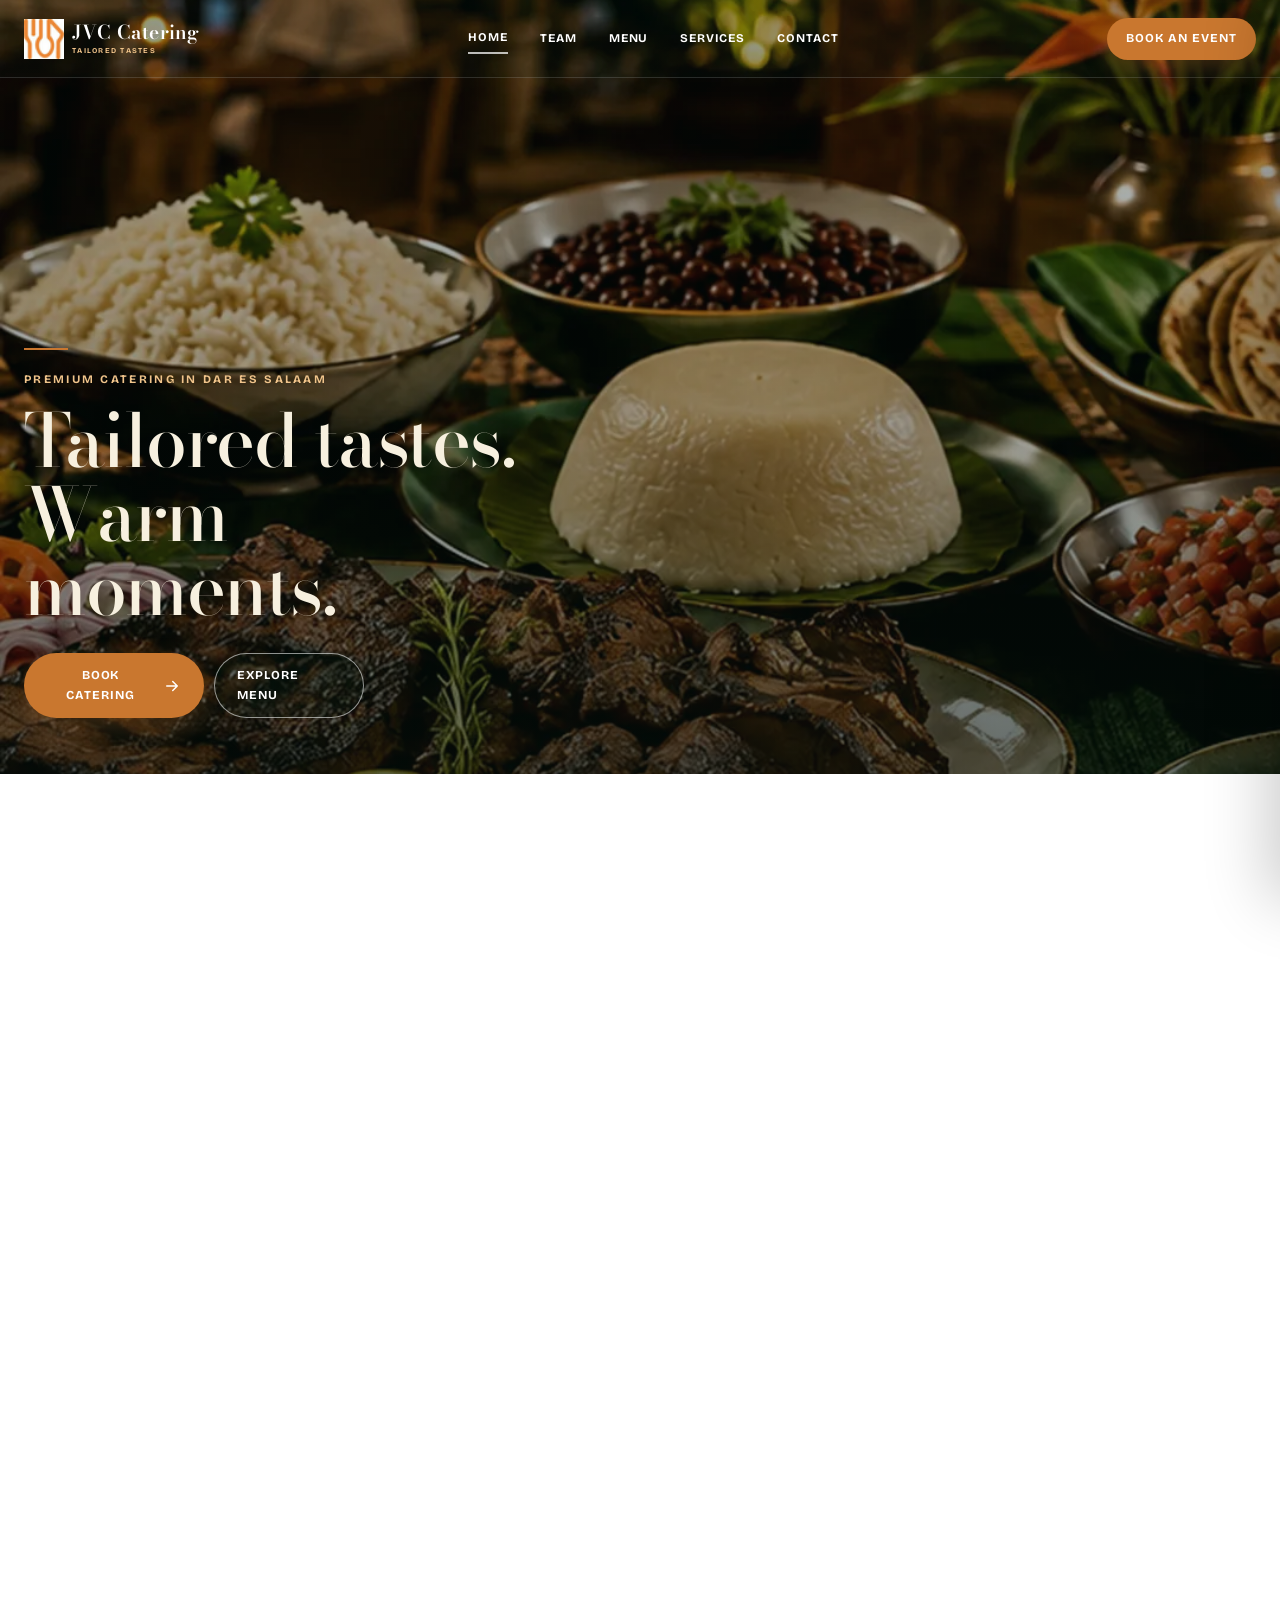
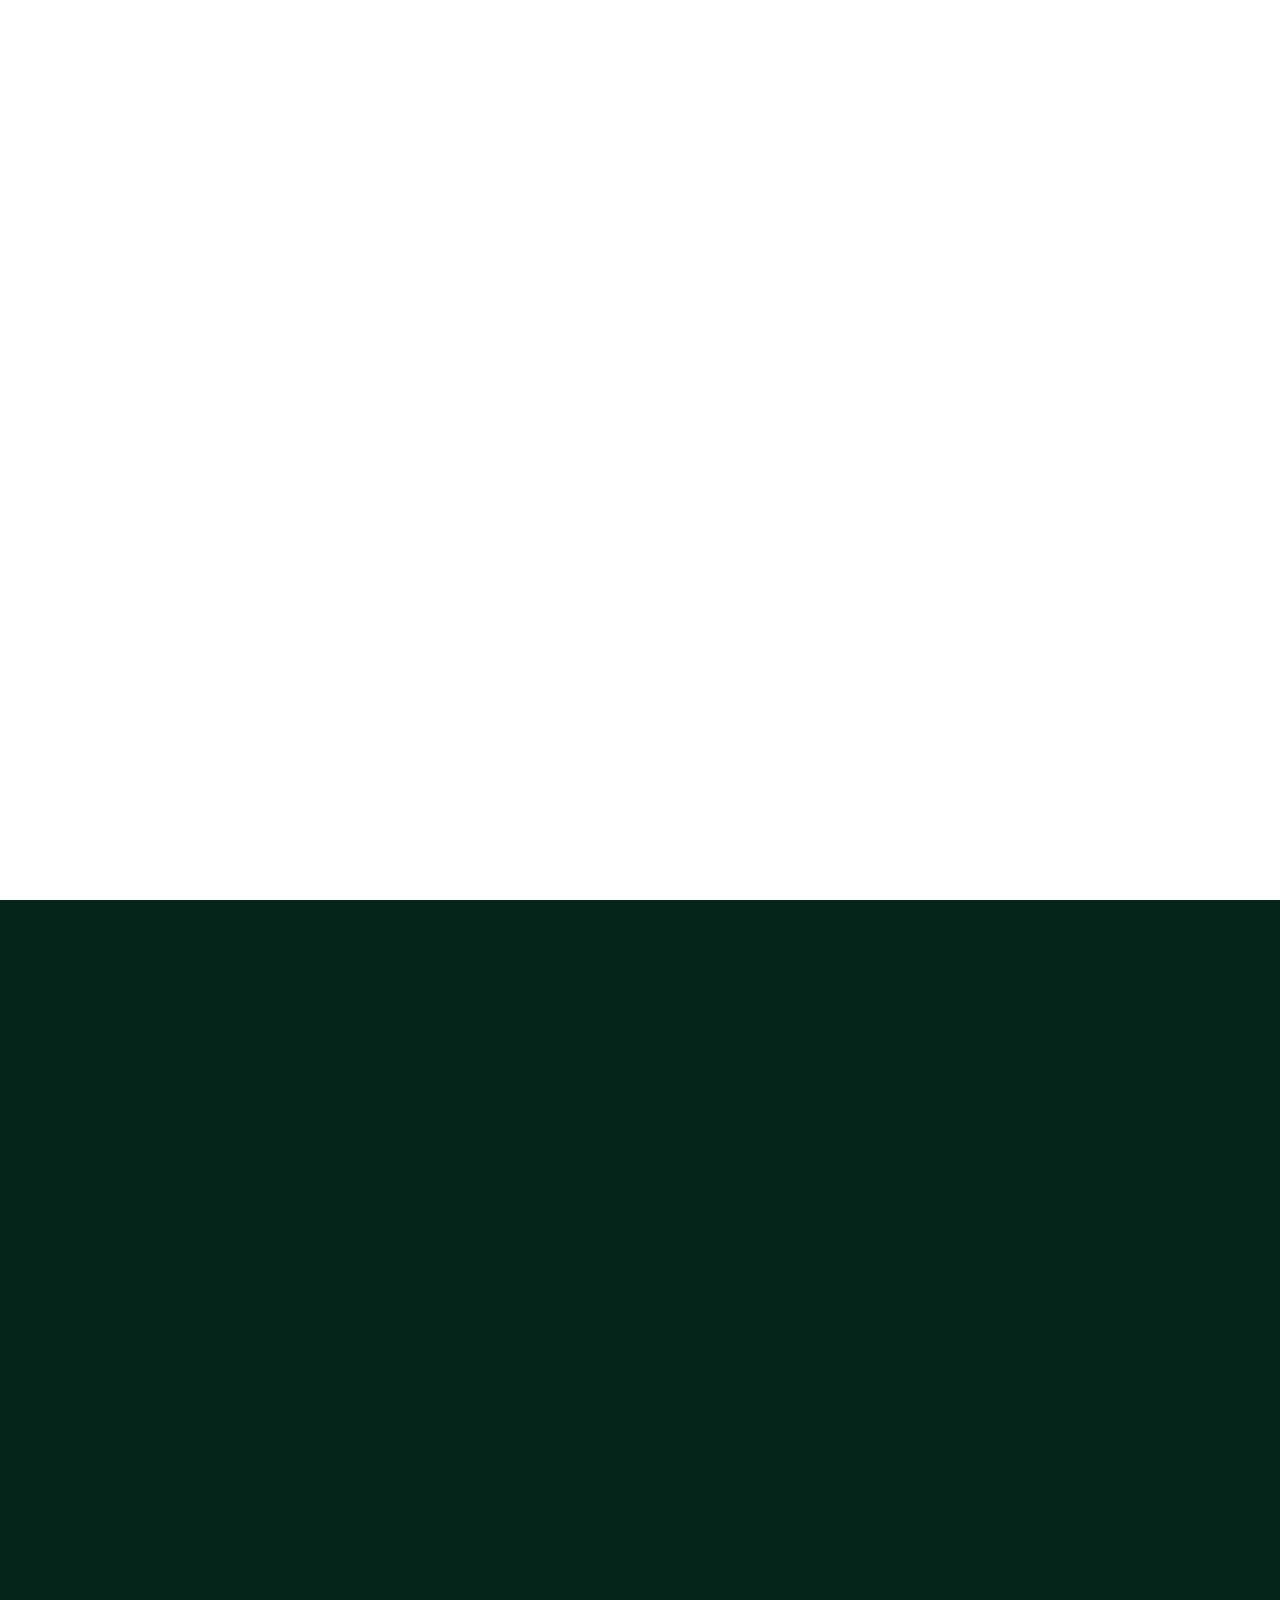
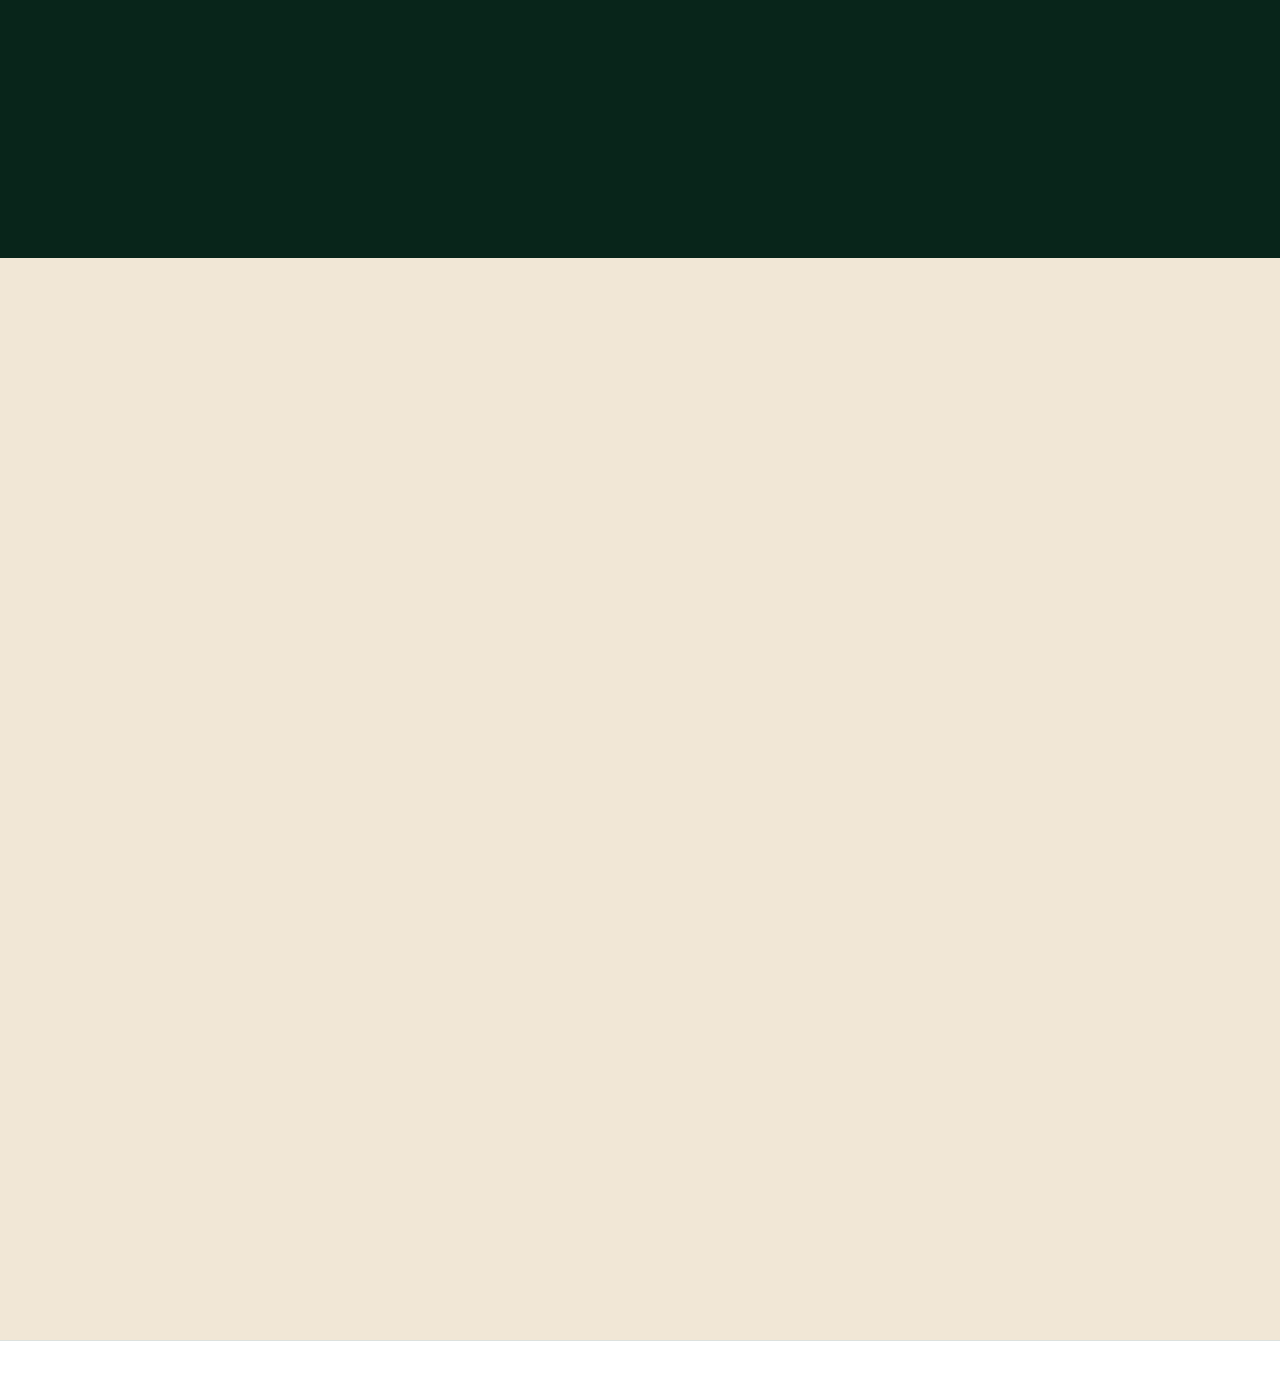
==== commit e34c0c11: "Update index.html" ====
--- a/index.html
+++ b/index.html
@@ -34,7 +34,7 @@
     "description":"Tailored Tanzanian catering for weddings, corporate events, private gatherings, buffets and delivery.",
     "telephone":["+255767602509","+255688407366"],
     "email":"veronica.wlff@gmail.com",
-    "address":{"@type":"PostalAddress","streetAddress":"Lagana Street, Sinza Mori","addressLocality":"Dar es Salaam","addressCountry":"TZ"},
+    "address":{"@type":"PostalAddress","streetAddress":"Lagana Street, Mori Road","addressLocality":"Dar es Salaam","postalCode":"16102","addressCountry":"TZ"},
     "sameAs":["https://instagram.com/jvc.catering._tz"]
   }
   </script>
@@ -65,7 +65,7 @@
 
       /* Layout */
       --container:min(1240px,calc(100% - 32px));
-      --header-h:70px;
+      --header-h:64px;
       --radius-sm:10px;
       --radius-md:18px;
       --radius-lg:26px;
@@ -78,20 +78,20 @@
       --space-2xs:clamp(.5rem,1vw,.625rem);
       --space-xs:clamp(.75rem,1.4vw,1rem);
       --space-sm:clamp(1rem,2vw,1.25rem);
-      --space-md:clamp(1.5rem,3vw,2rem);
-      --space-lg:clamp(2rem,4vw,3rem);
-      --space-xl:clamp(2.75rem,5.5vw,4.5rem);
-      --space-2xl:clamp(3.5rem,7vw,6rem);
-      --section-space:clamp(3.5rem,8vw,6.5rem);
+      --space-md:clamp(1.25rem,2.6vw,1.75rem);
+      --space-lg:clamp(1.75rem,3.4vw,2.5rem);
+      --space-xl:clamp(2.25rem,4.4vw,3.5rem);
+      --space-2xl:clamp(2.75rem,5.4vw,4.5rem);
+      --section-space:clamp(2.75rem,6vw,5rem);
 
       /* Type scale */
       --fs-eyebrow:.72rem;
       --fs-nav:.74rem;
       --fs-body:1rem;
-      --fs-lead:clamp(1rem,1.4vw,1.14rem);
-      --fs-h3:clamp(1.3rem,2vw,1.6rem);
-      --fs-h2:clamp(1.9rem,3.6vw,2.9rem);
-      --fs-hero:clamp(2.5rem,6.4vw,4.6rem);
+      --fs-lead:clamp(.96rem,1.4vw,1.14rem);
+      --fs-h3:clamp(1.2rem,2vw,1.6rem);
+      --fs-h2:clamp(1.6rem,3.6vw,2.9rem);
+      --fs-hero:clamp(2.1rem,6.4vw,4.6rem);
     }
 
     /* ==========================================================
@@ -99,7 +99,7 @@
        ========================================================== */
     *,*::before,*::after{box-sizing:border-box}
     html{scroll-behavior:smooth;scroll-padding-top:calc(var(--header-h) + 16px)}
-    body{margin:0;background:var(--cream);color:var(--ink);font-family:var(--ui);font-size:16px;line-height:1.6;-webkit-font-smoothing:antialiased;text-rendering:optimizeLegibility}
+    body{margin:0;background:var(--cream);color:var(--ink);font-family:var(--ui);font-size:16px;line-height:1.6;-webkit-font-smoothing:antialiased;text-rendering:optimizeLegibility;overflow-x:hidden}
     body.menu-open{overflow:hidden}
     img{display:block;max-width:100%;height:auto}
     a{color:inherit;text-decoration:none}
@@ -119,7 +119,7 @@
     .section{position:relative;padding-block:var(--section-space)}
     .eyebrow{margin:0 0 var(--space-2xs);color:var(--tangerine-deep);font-size:var(--fs-eyebrow);font-weight:700;letter-spacing:.18em;text-transform:uppercase}
     .section-head{max-width:640px}
-    .section-title{margin:0;color:var(--pine-900);font-family:var(--display);font-size:var(--fs-h2);font-weight:500;line-height:1.06;letter-spacing:-.02em}
+    .section-title{margin:0;color:var(--pine-900);font-family:var(--display);font-size:var(--fs-h2);font-weight:500;line-height:1.08;letter-spacing:-.02em;text-wrap:balance}
     .lead{max-width:52ch;margin:var(--space-sm) 0 0;color:var(--muted);font-size:var(--fs-lead)}
     .icon{width:18px;height:18px;flex:0 0 auto}
     .sr-only{position:absolute;width:1px;height:1px;padding:0;margin:-1px;overflow:hidden;clip:rect(0,0,0,0);white-space:nowrap;border:0}
@@ -127,7 +127,7 @@
     a,button{-webkit-tap-highlight-color:transparent}
 
     .btn{position:relative;display:inline-flex;align-items:center;justify-content:center;gap:9px;min-height:48px;padding:12px 22px;border:1px solid transparent;border-radius:999px;font-family:var(--ui);font-size:.76rem;font-weight:700;letter-spacing:.08em;text-transform:uppercase;transition:transform .22s var(--ease),box-shadow .22s ease,background .22s ease,color .22s ease,border-color .22s ease}
-    .btn:hover{transform:translateY(-2px)}
+    @media (hover:hover){.btn:hover{transform:translateY(-2px)}}
     .btn:active{transform:translateY(0) scale(.985)}
     .btn--primary{background:var(--tangerine);color:#fff;box-shadow:0 10px 24px rgba(201,119,47,.28)}
     .btn--primary:hover{background:var(--tangerine-deep)}
@@ -141,14 +141,14 @@
     /* ==========================================================
        4. HEADER / NAVIGATION
        ========================================================== */
-    .site-header{position:fixed;inset:0 0 auto;z-index:1100;height:var(--header-h);background:rgba(6,29,21,.10);border-bottom:1px solid rgba(255,255,255,.14);transition:background .25s ease,border-color .25s ease,box-shadow .25s ease}
+    .site-header{position:fixed;inset:0 0 auto;z-index:1100;height:var(--header-h);background:rgba(6,29,21,.14);border-bottom:1px solid rgba(255,255,255,.14);transition:background .25s ease,border-color .25s ease,box-shadow .25s ease}
     .site-header.scrolled{background:rgba(250,246,236,.96);border-color:var(--line);box-shadow:0 6px 24px rgba(8,37,26,.08)}
-    .nav{height:100%;display:flex;align-items:center;justify-content:space-between;gap:16px}
-    .brand{display:inline-flex;align-items:center;gap:10px;min-width:0}
-    .brand__mark{width:40px;height:40px;object-fit:contain}
-    .brand__text{display:grid;line-height:1.1}
-    .brand__name{color:#fff;font-family:var(--display);font-size:1.2rem;font-weight:600;letter-spacing:.01em;white-space:nowrap;transition:color .2s ease}
-    .brand__tag{margin-top:3px;color:#f0c48b;font-size:.46rem;font-weight:700;letter-spacing:.19em;text-transform:uppercase;transition:color .2s ease}
+    .nav{height:100%;display:flex;align-items:center;justify-content:space-between;gap:12px}
+    .brand{display:inline-flex;align-items:center;gap:8px;min-width:0}
+    .brand__mark{width:34px;height:34px;object-fit:contain;flex:0 0 auto}
+    .brand__text{display:grid;line-height:1.1;min-width:0}
+    .brand__name{color:#fff;font-family:var(--display);font-size:1.05rem;font-weight:600;letter-spacing:.01em;white-space:nowrap;transition:color .2s ease;overflow:hidden;text-overflow:ellipsis}
+    .brand__tag{margin-top:3px;color:#f0c48b;font-size:.44rem;font-weight:700;letter-spacing:.17em;text-transform:uppercase;transition:color .2s ease;white-space:nowrap}
     .site-header.scrolled .brand__name{color:var(--pine-900)}
     .site-header.scrolled .brand__tag{color:var(--tangerine-deep)}
 
@@ -159,138 +159,137 @@
     .desktop-nav a:hover::after,.desktop-nav a[aria-current="location"]::after{transform:scaleX(1);transform-origin:left}
     .site-header.scrolled .desktop-nav a{color:var(--pine-900)}
 
-    .nav-actions{display:flex;align-items:center;gap:8px}
-    .nav-actions .btn{display:none;min-height:42px;padding:10px 18px}
-    .menu-toggle{width:44px;height:44px;display:grid;place-items:center;border:1px solid rgba(255,255,255,.34);border-radius:50%;background:rgba(8,37,26,.2);color:#fff;transition:background .2s ease,color .2s ease,border-color .2s ease}
+    .nav-actions{display:flex;align-items:center;gap:8px;flex:0 0 auto}
+    .nav-actions .btn{display:none;min-height:40px;padding:9px 16px}
+    .menu-toggle{width:40px;height:40px;display:grid;place-items:center;border:1px solid rgba(255,255,255,.34);border-radius:50%;background:rgba(8,37,26,.2);color:#fff;transition:background .2s ease,color .2s ease,border-color .2s ease;flex:0 0 auto}
     .site-header.scrolled .menu-toggle{background:#fff;color:var(--pine-900);border-color:var(--line)}
 
     .drawer-scrim{position:fixed;inset:0;z-index:1150;background:rgba(2,14,10,.6);opacity:0;visibility:hidden;transition:opacity .25s ease,visibility .25s ease}
     .drawer-scrim.show{opacity:1;visibility:visible}
-    .mobile-drawer{position:fixed;inset:0 0 0 auto;z-index:1160;width:min(88vw,380px);height:100dvh;padding:var(--space-md);background:var(--cream);transform:translateX(102%);transition:transform .32s var(--ease);overflow-y:auto;box-shadow:-20px 0 60px rgba(0,0,0,.2)}
+    .mobile-drawer{position:fixed;inset:0 0 0 auto;z-index:1160;width:min(88vw,360px);height:100dvh;padding:var(--space-md);background:var(--cream);transform:translateX(102%);transition:transform .32s var(--ease);overflow-y:auto;box-shadow:-20px 0 60px rgba(0,0,0,.2)}
     .mobile-drawer.open{transform:translateX(0)}
     .drawer-head{display:flex;align-items:center;justify-content:space-between;padding-bottom:var(--space-sm);border-bottom:1px solid var(--line)}
     .mobile-drawer .brand__name{color:var(--pine-900)}
     .mobile-drawer .brand__tag{color:var(--tangerine-deep)}
-    .drawer-close{width:44px;height:44px;display:grid;place-items:center;border:1px solid var(--line);border-radius:50%;background:#fff;color:var(--pine-900)}
+    .drawer-close{width:42px;height:42px;display:grid;place-items:center;border:1px solid var(--line);border-radius:50%;background:#fff;color:var(--pine-900);flex:0 0 auto}
     .mobile-links{display:grid;margin:var(--space-md) 0}
-    .mobile-links a{position:relative;display:flex;align-items:center;justify-content:space-between;min-height:52px;padding:14px 2px;border-bottom:1px solid var(--line);font-family:var(--display);font-size:1.5rem;font-weight:500;color:var(--pine-900)}
+    .mobile-links a{position:relative;display:flex;align-items:center;justify-content:space-between;min-height:50px;padding:13px 2px;border-bottom:1px solid var(--line);font-family:var(--display);font-size:1.3rem;font-weight:500;color:var(--pine-900)}
     .mobile-links a::after{content:"↗";font-family:var(--ui);font-size:.9rem;color:var(--tangerine);transition:transform .2s var(--ease)}
     .mobile-links a:hover::after,.mobile-links a:focus-visible::after{transform:translate(2px,-2px)}
     .mobile-drawer .btn{width:100%;margin-top:var(--space-xs)}
     .drawer-contact{display:grid;gap:11px;margin-top:var(--space-lg);color:var(--muted);font-size:.86rem}
     .drawer-contact a,.drawer-contact span{display:flex;align-items:center;gap:9px}
-    .drawer-contact svg{color:var(--tangerine)}
-
-    /* ==========================================================
-       5. HERO
-       ========================================================== */
-    .hero{position:relative;min-height:clamp(610px,90svh,900px);display:flex;align-items:flex-end;background:var(--pine-950);isolation:isolate;overflow:hidden}
-    .hero__media{position:absolute;inset:-2.5%;overflow:hidden;z-index:-2;transform:translate3d(var(--hero-x,0px),calc(var(--hero-y,0px) + var(--hero-scroll,0px)),0);transition:transform .35s var(--ease);will-change:transform}
+    .drawer-contact svg{color:var(--tangerine);flex:0 0 auto}
+
+    /* ==========================================================
+       5. HERO  (static image — no parallax / no drift)
+       ========================================================== */
+    .hero{position:relative;min-height:clamp(520px,86svh,860px);display:flex;align-items:flex-end;background:var(--pine-950);isolation:isolate;overflow:hidden}
+    .hero__media{position:absolute;inset:0;overflow:hidden;z-index:-2}
     .hero__media picture{position:absolute;inset:0;display:block}
-    .hero__media img{width:100%;height:100%;object-fit:cover;object-position:center 36%;transform:scale(1.055);transform-origin:55% 45%;animation:heroCinematic 18s ease-in-out infinite alternate;will-change:transform}
-    .hero__media::after{content:"";position:absolute;inset:0;background:rgba(4,16,11,.43);pointer-events:none}
-    .hero__inner{position:relative;width:var(--container);margin-inline:auto;padding:calc(var(--header-h) + var(--space-xl)) 0 var(--space-2xl)}
+    .hero__media img{width:100%;height:100%;object-fit:cover;object-position:center 36%}
+    .hero__media::after{content:"";position:absolute;inset:0;background:linear-gradient(180deg,rgba(4,16,11,.32) 0%,rgba(4,16,11,.38) 55%,rgba(4,16,11,.62) 100%);pointer-events:none}
+    .hero__inner{position:relative;width:var(--container);margin-inline:auto;padding:calc(var(--header-h) + var(--space-lg)) 0 var(--space-xl)}
     .hero__copy{position:relative;max-width:42rem;color:#fff}
-    .hero__copy::before{content:"";display:block;width:52px;height:2px;margin-bottom:var(--space-sm);background:var(--tangerine)}
+    .hero__copy::before{content:"";display:block;width:44px;height:2px;margin-bottom:var(--space-sm);background:var(--tangerine)}
     .hero__kicker{margin:0 0 var(--space-xs);color:#f0c48b;font-size:var(--fs-eyebrow);font-weight:700;letter-spacing:.2em;text-transform:uppercase}
-    .hero h1{max-width:11ch;margin:0;color:#f7f0df;font-family:var(--display);font-size:var(--fs-hero);font-weight:500;line-height:.98;letter-spacing:-.025em;text-wrap:balance}
-    .hero__actions{display:grid;grid-template-columns:1fr;gap:10px;width:min(100%,340px);margin-top:var(--space-lg)}
-    @keyframes heroCinematic{0%{transform:scale(1.055) translate3d(0,0,0)}100%{transform:scale(1.095) translate3d(-1.25%,1%,0)}}
+    .hero h1{max-width:11ch;margin:0;color:#f7f0df;font-family:var(--display);font-size:var(--fs-hero);font-weight:500;line-height:1;letter-spacing:-.02em;text-wrap:balance}
+    .hero__actions{display:grid;grid-template-columns:1fr;gap:10px;width:100%;max-width:340px;margin-top:var(--space-md)}
 
     /* ==========================================================
        6. TEAM / ABOUT
        ========================================================== */
     .about{background:#fff}
-    .about-grid{display:grid;gap:var(--space-xl);align-items:center}
-    .about-media{position:relative;isolation:isolate;max-width:420px;margin-inline:auto}
-    .about-media::before{content:"";position:absolute;inset:-14px 18px 18px -14px;z-index:-1;border:1.5px solid var(--tangerine);border-radius:44% 56% 58% 42% / 42% 46% 54% 58%;transition:transform .6s var(--ease),border-radius .6s var(--ease)}
-    .about-media::after{content:"";position:absolute;right:-12px;bottom:-12px;width:72px;height:72px;border-radius:50%;background:var(--tangerine);opacity:.12;z-index:-1}
+    .about-grid{display:grid;gap:var(--space-lg);align-items:center}
+    .about-media{position:relative;isolation:isolate;max-width:340px;width:70%;margin-inline:auto}
+    .about-media::before{content:"";position:absolute;inset:-12px 16px 16px -12px;z-index:-1;border:1.5px solid var(--tangerine);border-radius:44% 56% 58% 42% / 42% 46% 54% 58%}
+    .about-media::after{content:"";position:absolute;right:-10px;bottom:-10px;width:56px;height:56px;border-radius:50%;background:var(--tangerine);opacity:.12;z-index:-1}
     .about-media__frame{overflow:hidden;border-radius:38% 62% 63% 37% / 45% 40% 60% 55%;background:var(--sand);box-shadow:var(--shadow-2);transition:border-radius .6s var(--ease)}
     .about-media__frame img{width:100%;aspect-ratio:4/5;object-fit:cover;object-position:center 22%;transition:transform .7s var(--ease)}
     @media (hover:hover){
-      .about-media:hover::before{transform:translate(6px,-6px)}
+      .about-media:hover::before{transform:translate(6px,-6px);transition:transform .6s var(--ease)}
       .about-media:hover .about-media__frame{border-radius:46% 54% 50% 50% / 52% 46% 54% 48%}
       .about-media:hover .about-media__frame img{transform:scale(1.05)}
     }
     .about-copy .section-title{max-width:16ch}
-    .about-list{display:grid;margin-top:var(--space-lg);border-top:1px solid var(--line)}
+    .about-list{display:grid;margin-top:var(--space-md);border-top:1px solid var(--line)}
     .about-list article{display:grid;grid-template-columns:1fr;gap:6px;padding:var(--space-sm) 0;border-bottom:1px solid var(--line)}
     .about-list strong{display:block;color:var(--pine-900);font-size:.96rem}
     .about-list span{display:block;color:var(--muted);font-size:.86rem}
-    .about-copy .btn{margin-top:var(--space-lg)}
+    .about-copy .btn{margin-top:var(--space-md)}
 
     /* ==========================================================
        7. MENU
        ========================================================== */
     .menu-section{background:var(--pine-950);color:#fff}
-    .menu-head{margin-bottom:var(--space-lg)}
+    .menu-head{margin-bottom:var(--space-md)}
     .menu-head .section-title{color:#f4efdd}
     .menu-head .lead{color:rgba(255,255,255,.68)}
-    .menu-head__actions{display:flex;flex-wrap:wrap;gap:10px;margin-top:var(--space-md)}
+    .menu-head__actions{display:flex;flex-wrap:wrap;gap:10px;margin-top:var(--space-sm)}
 
     .menu-filters{display:flex;gap:8px;overflow-x:auto;padding:2px 1px var(--space-sm);scrollbar-width:none}
     .menu-filters::-webkit-scrollbar{display:none}
-    .menu-filter{flex:0 0 auto;min-height:42px;padding:9px 16px;border:1px solid rgba(255,255,255,.18);border-radius:999px;background:rgba(255,255,255,.04);color:rgba(255,255,255,.7);font-size:.7rem;font-weight:700;letter-spacing:.09em;text-transform:uppercase;transition:background .2s ease,color .2s ease,border-color .2s ease}
+    .menu-filter{flex:0 0 auto;min-height:40px;padding:9px 16px;border:1px solid rgba(255,255,255,.18);border-radius:999px;background:rgba(255,255,255,.04);color:rgba(255,255,255,.7);font-size:.7rem;font-weight:700;letter-spacing:.09em;text-transform:uppercase;transition:background .2s ease,color .2s ease,border-color .2s ease}
     .menu-filter:hover,.menu-filter[aria-pressed="true"]{background:#fff;color:var(--pine-900);border-color:#fff}
 
-    .menu-grid{display:grid;grid-template-columns:1fr;gap:var(--space-md)}
+    .menu-grid{display:grid;grid-template-columns:1fr;gap:var(--space-sm)}
     .menu-card{display:flex;flex-direction:column;overflow:hidden;border-radius:var(--radius-md);background:rgba(255,255,255,.04);border:1px solid rgba(255,255,255,.1)}
     .menu-card__media{aspect-ratio:4/3;overflow:hidden}
     .menu-card__media img{width:100%;height:100%;object-fit:cover;transition:transform .5s var(--ease)}
-    .menu-card:hover .menu-card__media img{transform:scale(1.04)}
+    @media (hover:hover){.menu-card:hover .menu-card__media img{transform:scale(1.04)}}
     .menu-card__body{padding:var(--space-sm)}
     .menu-card__label{display:block;margin-bottom:6px;color:#f0c48b;font-size:.64rem;font-weight:700;letter-spacing:.13em;text-transform:uppercase}
-    .menu-card h3{margin:0;color:#fff;font-family:var(--display);font-size:1.2rem;font-weight:500}
-    .menu-card p{margin:8px 0 0;color:rgba(255,255,255,.68);font-size:.88rem;line-height:1.55}
+    .menu-card h3{margin:0;color:#fff;font-family:var(--display);font-size:1.15rem;font-weight:500}
+    .menu-card p{margin:8px 0 0;color:rgba(255,255,255,.68);font-size:.86rem;line-height:1.55}
     .menu-count{color:rgba(255,255,255,.5);font-size:.78rem}
 
     /* ==========================================================
-       8. SERVICES
+       8. SERVICES (refined — smaller, calmer imagery)
        ========================================================== */
     .services{background:var(--sand)}
-    .services-head{margin-bottom:var(--space-lg)}
-    .service-explorer{display:grid;gap:var(--space-md)}
+    .services-head{margin-bottom:var(--space-md)}
+    .service-explorer{display:grid;gap:var(--space-sm)}
     .service-tabs{display:flex;gap:8px;overflow-x:auto;padding-bottom:6px;scrollbar-width:none}
     .service-tabs::-webkit-scrollbar{display:none}
-    .service-tab{flex:0 0 auto;padding:12px 16px;border:1px solid var(--line);border-radius:999px;background:#fff;color:var(--pine-900);font-size:.72rem;font-weight:700;letter-spacing:.06em;text-transform:uppercase;transition:background .2s ease,color .2s ease}
+    .service-tab{flex:0 0 auto;padding:11px 15px;border:1px solid var(--line);border-radius:999px;background:#fff;color:var(--pine-900);font-size:.7rem;font-weight:700;letter-spacing:.06em;text-transform:uppercase;transition:background .2s ease,color .2s ease}
     .service-tab:hover,.service-tab[aria-pressed="true"]{background:var(--pine-900);color:#fff}
 
     .service-stage{display:grid;overflow:hidden;border:1px solid var(--line);border-radius:var(--radius-lg);background:#fff;box-shadow:var(--shadow-1)}
-    .service-stage__media{aspect-ratio:4/3;overflow:hidden;background:var(--pine-900)}
+    .service-stage__media{aspect-ratio:16/10;overflow:hidden;background:var(--pine-900);max-height:260px}
     .service-stage__media img{width:100%;height:100%;object-fit:cover;transition:opacity .22s ease,transform .45s var(--ease)}
-    .service-stage__content{display:flex;flex-direction:column;justify-content:center;padding:var(--space-md);color:var(--ink)}
-    .service-stage h3{margin:0;color:var(--pine-900);font-family:var(--display);font-size:clamp(1.7rem,3vw,2.5rem);font-weight:500;line-height:1.05}
-    .service-stage p{max-width:46ch;margin:var(--space-xs) 0 0;color:var(--muted);font-size:.94rem}
-    .service-stage .btn{align-self:flex-start;margin-top:var(--space-md)}
+    .service-stage__content{display:flex;flex-direction:column;justify-content:center;padding:var(--space-sm) var(--space-md) var(--space-md)}
+    .service-stage h3{margin:0;color:var(--pine-900);font-family:var(--display);font-size:clamp(1.35rem,2.4vw,1.8rem);font-weight:500;line-height:1.1}
+    .service-stage p{max-width:46ch;margin:var(--space-2xs) 0 0;color:var(--muted);font-size:.9rem}
+    .service-stage .btn{align-self:flex-start;margin-top:var(--space-sm);min-height:44px}
     @media (hover:hover){.service-stage:hover .service-stage__media img{transform:scale(1.025)}}
 
     /* ==========================================================
        9. CLIENTS
        ========================================================== */
-    .clients{padding-block:var(--space-xl);border-block:1px solid var(--line);background:#fff;overflow:hidden}
-    .clients__label{margin:0 0 var(--space-md);text-align:center;color:var(--muted);font-size:.68rem;font-weight:700;letter-spacing:.17em;text-transform:uppercase}
+    .clients{padding-block:var(--space-lg);border-block:1px solid var(--line);background:#fff;overflow:hidden}
+    .clients__label{margin:0 0 var(--space-sm);text-align:center;color:var(--muted);font-size:.66rem;font-weight:700;letter-spacing:.15em;text-transform:uppercase;padding-inline:8px}
 
     .logo-marquee{position:relative;overflow:hidden;-webkit-mask-image:linear-gradient(to right,transparent,#000 8%,#000 92%,transparent);mask-image:linear-gradient(to right,transparent,#000 8%,#000 92%,transparent)}
     .logo-track{display:flex;align-items:center;gap:var(--space-sm);width:max-content;animation:marqueeLeft 36s linear infinite;will-change:transform}
     .logo-track:focus-within{animation-play-state:paused}
     @media (hover:hover){.logo-track:hover{animation-play-state:paused}}
     @keyframes marqueeLeft{from{transform:translateX(0)}to{transform:translateX(-50%)}}
-    .logo-item{display:grid;place-items:center;flex:0 0 auto;width:150px;min-height:84px;padding:var(--space-sm);border:1px solid var(--line);border-radius:var(--radius-sm);background:var(--cream)}
-    .logo-item img{max-width:100%;max-height:40px;object-fit:contain}
-
-    @media (min-width:760px){.logo-item{width:170px}}
+    .logo-item{display:grid;place-items:center;flex:0 0 auto;width:128px;min-height:72px;padding:var(--space-sm);border:1px solid var(--line);border-radius:var(--radius-sm);background:var(--cream)}
+    .logo-item img{max-width:100%;max-height:34px;object-fit:contain}
+
+    @media (min-width:760px){.logo-item{width:170px;min-height:84px}.logo-item img{max-height:40px}}
     @media (min-width:960px){.logo-item{width:190px}}
 
     /* ==========================================================
-       10. CONTACT
+       10. CONTACT + MAP
        ========================================================== */
     .contact{background:var(--cream)}
     .contact-shell{position:relative;overflow:hidden;border-radius:var(--radius-lg);background:var(--pine-950);box-shadow:var(--shadow-2)}
-    .contact-grid{display:grid;gap:var(--space-lg);padding:var(--space-lg)}
+    .contact-grid{display:grid;gap:var(--space-md);padding:var(--space-md)}
     .contact-copy{color:#fff}
     .contact-copy .section-title{color:#f4efdd}
     .contact-copy .lead{color:rgba(255,255,255,.66)}
-    .contact-list{display:grid;gap:11px;margin-top:var(--space-lg)}
+    .contact-list{display:grid;gap:11px;margin-top:var(--space-md)}
     .contact-list a,.contact-list span{display:flex;align-items:center;gap:9px;color:rgba(255,255,255,.82);font-size:.9rem;word-break:break-word}
     .contact-list svg{color:#f0c48b;flex-shrink:0}
 
@@ -303,73 +302,98 @@
     .field input::placeholder,.field textarea::placeholder{color:rgba(255,255,255,.42)}
     .field select option{color:var(--ink)}
     .field input:focus,.field select:focus,.field textarea:focus{border-color:#f0c48b;outline:0;background:rgba(255,255,255,.12)}
-    .field textarea{min-height:110px;resize:vertical}
+    .field textarea{min-height:100px;resize:vertical}
     .field[data-invalid="true"] input,.field[data-invalid="true"] select{border-color:#ff9d8a}
     .field-error{min-height:1.15em;margin:0;color:#ffcfc4;font-size:.76rem;opacity:0;transform:translateY(-2px);transition:opacity .15s ease,transform .15s ease}
     .field[data-invalid="true"] .field-error{opacity:1;transform:none}
     .form-status{margin:0;min-height:1.2em;color:#ffcfc4;font-size:.84rem}
     .form-note{margin:0;color:rgba(255,255,255,.42);font-size:.72rem}
 
+    /* Map card, placed after the enquiry form */
+    .map-card{grid-column:1 / -1;overflow:hidden;border-radius:var(--radius-md);border:1px solid rgba(255,255,255,.14);background:rgba(255,255,255,.04)}
+    .map-card__head{display:flex;flex-wrap:wrap;align-items:center;justify-content:space-between;gap:10px;padding:var(--space-sm) var(--space-sm) 0}
+    .map-card__title{display:flex;align-items:center;gap:8px;color:#fff;font-size:.86rem;font-weight:700}
+    .map-card__title svg{color:#f0c48b;flex:0 0 auto}
+    .map-card__address{margin:2px 0 0 26px;color:rgba(255,255,255,.6);font-size:.8rem}
+    .map-card__frame{position:relative;width:100%;aspect-ratio:16/10;margin-top:var(--space-sm)}
+    .map-card__frame iframe{position:absolute;inset:0;width:100%;height:100%;border:0;filter:saturate(1.05)}
+    .map-card__link{display:flex;align-items:center;justify-content:center;gap:8px;padding:12px;color:#f0c48b;font-size:.76rem;font-weight:700;letter-spacing:.05em;text-transform:uppercase;border-top:1px solid rgba(255,255,255,.1)}
+
     /* ==========================================================
        11. FOOTER
        ========================================================== */
     .footer{background:var(--pine-1000);color:#fff}
-    .footer-main{display:grid;gap:var(--space-lg);padding-block:var(--space-xl) var(--space-lg)}
+    .footer-main{display:grid;gap:var(--space-lg);padding-block:var(--space-lg) var(--space-md)}
     .footer .brand__name{color:#fff}
     .footer-about{max-width:34ch;margin-top:var(--space-sm);color:rgba(255,255,255,.6);font-size:.88rem}
-    .footer h3{margin:0 0 var(--space-xs);font-family:var(--display);font-size:1.15rem;font-weight:500}
+    .footer h3{margin:0 0 var(--space-xs);font-family:var(--display);font-size:1.1rem;font-weight:500}
     .footer-links{display:grid;gap:9px;color:rgba(255,255,255,.62);font-size:.86rem}
     .footer-links a:hover{color:#fff}
     .socials{display:flex;gap:9px;margin-top:var(--space-sm)}
-    .socials a{width:42px;height:42px;display:grid;place-items:center;border:1px solid rgba(255,255,255,.16);border-radius:50%;transition:background .2s ease,border-color .2s ease}
+    .socials a{width:40px;height:40px;display:grid;place-items:center;border:1px solid rgba(255,255,255,.16);border-radius:50%;transition:background .2s ease,border-color .2s ease}
     .socials a:hover{background:var(--tangerine);border-color:var(--tangerine)}
     .footer-bottom{display:flex;flex-direction:column;gap:6px;padding:var(--space-sm) 0;border-top:1px solid rgba(255,255,255,.1);color:rgba(255,255,255,.4);font-size:.72rem}
 
     /* ==========================================================
        12. FIXED UI
        ========================================================== */
-    .back-top{position:fixed;right:16px;bottom:16px;z-index:900;width:46px;height:46px;display:grid;place-items:center;border-radius:50%;background:var(--tangerine);color:#fff;box-shadow:0 12px 26px rgba(0,0,0,.2);opacity:0;visibility:hidden;transform:translateY(10px);transition:opacity .2s ease,visibility .2s ease,transform .2s ease}
+    .back-top{position:fixed;right:14px;bottom:14px;z-index:900;width:44px;height:44px;display:grid;place-items:center;border-radius:50%;background:var(--tangerine);color:#fff;box-shadow:0 12px 26px rgba(0,0,0,.2);opacity:0;visibility:hidden;transform:translateY(10px);transition:opacity .2s ease,visibility .2s ease,transform .2s ease}
     .back-top.show{opacity:1;visibility:visible;transform:none}
-    .toast{position:fixed;left:50%;bottom:76px;z-index:1300;max-width:calc(100% - 28px);padding:11px 16px;border-radius:999px;background:var(--pine-900);color:#fff;box-shadow:var(--shadow-2);font-size:.82rem;font-weight:600;opacity:0;visibility:hidden;transform:translate(-50%,10px);transition:opacity .2s ease,visibility .2s ease,transform .2s ease;text-align:center}
+    .toast{position:fixed;left:50%;bottom:72px;z-index:1300;max-width:calc(100% - 28px);padding:11px 16px;border-radius:999px;background:var(--pine-900);color:#fff;box-shadow:var(--shadow-2);font-size:.82rem;font-weight:600;opacity:0;visibility:hidden;transform:translate(-50%,10px);transition:opacity .2s ease,visibility .2s ease,transform .2s ease;text-align:center}
     .toast.show{opacity:1;visibility:visible;transform:translate(-50%,0)}
     .reveal{opacity:1;transform:none}
-    .js .reveal{opacity:0;transform:translateY(18px);transition:opacity .5s var(--ease),transform .5s var(--ease)}
+    .js .reveal{opacity:0;transform:translateY(16px);transition:opacity .5s var(--ease),transform .5s var(--ease)}
     .js .reveal.visible{opacity:1;transform:none}
 
     /* ==========================================================
-       13. RESPONSIVE BREAKPOINTS
-       ========================================================== */
+       13. RESPONSIVE BREAKPOINTS (mobile-first; base rules above
+       already target the smallest screens — these layer up)
+       ========================================================== */
+    @media (min-width:400px){
+      .hero__actions{grid-template-columns:1fr 1fr}
+    }
+
     @media (min-width:560px){
       .hero__actions{display:flex;width:auto}
       .form-row{grid-template-columns:repeat(2,minmax(0,1fr))}
       .menu-grid{grid-template-columns:repeat(2,1fr)}
       .footer-bottom{flex-direction:row;justify-content:space-between;align-items:center}
+      .about-media{width:56%}
     }
 
     @media (min-width:760px){
-      :root{--header-h:80px;--container:min(1240px,calc(100% - 48px))}
-      .hero__media img{object-position:center}
-      .contact-grid{padding:var(--space-xl)}
+      :root{--header-h:78px;--container:min(1240px,calc(100% - 48px))}
+      .contact-grid{padding:var(--space-lg)}
+      .brand__mark{width:40px;height:40px}
+      .brand__name{font-size:1.2rem}
+      .brand__tag{font-size:.46rem}
+      .menu-toggle{width:44px;height:44px}
     }
 
     @media (min-width:960px){
       .desktop-nav{display:flex}
       .menu-toggle{display:none}
-      .nav-actions .btn{display:inline-flex}
+      .nav-actions .btn{display:inline-flex;min-height:42px;padding:10px 18px}
 
       .about-grid{grid-template-columns:.9fr 1.1fr;gap:var(--space-2xl)}
+      .about-media{width:100%;max-width:420px}
 
       .menu-grid{grid-template-columns:repeat(3,1fr)}
 
-      .service-explorer{grid-template-columns:240px minmax(0,1fr)}
+      .service-explorer{grid-template-columns:220px minmax(0,1fr)}
       .service-tabs{display:grid;align-content:start;overflow:visible}
       .service-tab{text-align:left;border-radius:var(--radius-sm)}
-      .service-stage{grid-template-columns:minmax(0,1.45fr) minmax(280px,.55fr)}
-      .service-stage__media{aspect-ratio:auto;min-height:480px}
+      .service-stage{grid-template-columns:minmax(0,1.2fr) minmax(280px,.8fr)}
+      .service-stage__media{aspect-ratio:auto;max-height:none;min-height:320px}
 
       .contact-grid{grid-template-columns:.85fr 1.15fr;gap:var(--space-xl)}
+      .map-card{grid-column:auto}
 
       .footer-main{grid-template-columns:1.4fr .8fr .8fr 1fr}
+    }
+
+    @media (min-width:1180px){
+      .service-stage__media{min-height:360px}
     }
 
 
@@ -380,8 +404,6 @@
       html{scroll-behavior:auto}
       *,*::before,*::after{animation-duration:.01ms!important;animation-iteration-count:1!important;transition-duration:.01ms!important;scroll-behavior:auto!important}
       .js .reveal{opacity:1;transform:none}
-      .hero__media{transform:none!important;transition:none!important}
-      .hero__media img{animation:none!important;transform:scale(1.02)!important}
       .logo-track{animation:none!important;transform:none!important;flex-wrap:wrap;justify-content:center;width:auto!important}
       .logo-marquee{overflow:visible;-webkit-mask-image:none;mask-image:none}
       .logo-track [aria-hidden="true"]{display:none}
@@ -402,6 +424,7 @@
     <symbol id="i-instagram" viewBox="0 0 24 24"><rect x="3" y="3" width="18" height="18" rx="5" fill="none" stroke="currentColor" stroke-width="1.8"/><circle cx="12" cy="12" r="4" fill="none" stroke="currentColor" stroke-width="1.8"/><circle cx="17.5" cy="6.5" r="1" fill="currentColor"/></symbol>
     <symbol id="i-whatsapp" viewBox="0 0 24 24"><path d="M20.5 11.6a8.5 8.5 0 0 1-12.6 7.5L3 20.5l1.4-4.7A8.5 8.5 0 1 1 20.5 11.6Z" fill="none" stroke="currentColor" stroke-width="1.8"/><path d="M8.2 7.7c.2-.5.5-.5.8-.5h.4c.2 0 .4 0 .5.4l.8 1.8c.1.3 0 .5-.1.7l-.6.8c-.2.2-.1.4 0 .6.6 1.1 1.5 2 2.6 2.6.2.1.4.2.6 0l.8-1c.2-.2.4-.3.7-.2l1.8.9c.3.1.5.3.5.5 0 .3-.2 1.4-.8 1.9-.6.5-1.3.8-2.2.7-1-.1-2.3-.6-4-1.7-1.6-1.1-2.7-2.5-3.3-3.6-.6-1.1-1.2-2.8-.5-3.9Z" fill="currentColor"/></symbol>
     <symbol id="i-download" viewBox="0 0 24 24"><path d="M12 3v12m0 0 5-5m-5 5-5-5M5 21h14" fill="none" stroke="currentColor" stroke-width="2" stroke-linecap="round" stroke-linejoin="round"/></symbol>
+    <symbol id="i-navigate" viewBox="0 0 24 24"><path d="M3 11 21 3l-8 18-2-8-8-2Z" fill="none" stroke="currentColor" stroke-width="1.8" stroke-linecap="round" stroke-linejoin="round"/></symbol>
   </svg>
 
   <header class="site-header" id="siteHeader">
@@ -434,7 +457,7 @@
       <a href="tel:+255767602509"><svg class="icon"><use href="#i-phone"/></svg>+255 767 602 509</a>
       <a href="tel:+255688407366"><svg class="icon"><use href="#i-phone"/></svg>+255 688 407 366</a>
       <a href="mailto:veronica.wlff@gmail.com"><svg class="icon"><use href="#i-mail"/></svg>veronica.wlff@gmail.com</a>
-      <span><svg class="icon"><use href="#i-map"/></svg>Sinza Mori, Dar es Salaam</span>
+      <span><svg class="icon"><use href="#i-map"/></svg>Lagana Street, Mori Road, Dar es Salaam</span>
     </div>
   </aside>
 
@@ -574,36 +597,54 @@
               <a href="tel:+255767602509"><svg class="icon"><use href="#i-phone"/></svg>+255 767 602 509</a>
               <a href="tel:+255688407366"><svg class="icon"><use href="#i-phone"/></svg>+255 688 407 366</a>
               <a href="mailto:veronica.wlff@gmail.com"><svg class="icon"><use href="#i-mail"/></svg>veronica.wlff@gmail.com</a>
-              <span><svg class="icon"><use href="#i-map"/></svg>Sinza Mori, Lagana Street, Dar es Salaam</span>
+              <span><svg class="icon"><use href="#i-map"/></svg>Lagana Street, Mori Road, Dar es Salaam 16102</span>
               <a href="https://instagram.com/jvc.catering._tz" target="_blank" rel="noopener"><svg class="icon"><use href="#i-instagram"/></svg>@jvc.catering._tz</a>
             </div>
           </div>
 
-          <form class="quote-form reveal" id="quoteForm" novalidate aria-describedby="formStatus">
-            <div class="form-row">
-              <div class="field" id="fieldName"><label for="name">Your name <span class="required" aria-hidden="true">*</span></label><input id="name" name="name" autocomplete="name" required placeholder="Full name" aria-required="true" aria-invalid="false" aria-describedby="errorName"><span class="field-error" id="errorName">Please enter your name.</span></div>
-              <div class="field" id="fieldEmail"><label for="email">Email address</label><input id="email" name="email" type="email" autocomplete="email" placeholder="you@example.com" aria-invalid="false" aria-describedby="errorEmail"><span class="field-error" id="errorEmail">Please enter a valid email.</span></div>
+          <div class="reveal" style="display:grid;gap:var(--space-md)">
+            <form class="quote-form" id="quoteForm" novalidate aria-describedby="formStatus">
+              <div class="form-row">
+                <div class="field" id="fieldName"><label for="name">Your name <span class="required" aria-hidden="true">*</span></label><input id="name" name="name" autocomplete="name" required placeholder="Full name" aria-required="true" aria-invalid="false" aria-describedby="errorName"><span class="field-error" id="errorName">Please enter your name.</span></div>
+                <div class="field" id="fieldEmail"><label for="email">Email address</label><input id="email" name="email" type="email" autocomplete="email" placeholder="you@example.com" aria-invalid="false" aria-describedby="errorEmail"><span class="field-error" id="errorEmail">Please enter a valid email.</span></div>
+              </div>
+              <div class="form-row">
+                <div class="field" id="fieldPhone"><label for="phone">Phone number <span class="required" aria-hidden="true">*</span></label><input id="phone" name="phone" type="tel" autocomplete="tel" required placeholder="+255 7xx xxx xxx" aria-required="true" aria-invalid="false" aria-describedby="errorPhone"><span class="field-error" id="errorPhone">Please enter a phone number.</span></div>
+                <div class="field" id="fieldEventType"><label for="eventType">Event type <span class="required" aria-hidden="true">*</span></label>
+                  <select id="eventType" name="eventType" required aria-required="true" aria-invalid="false" aria-describedby="errorEventType">
+                    <option value="">Select event</option>
+                    <option>Wedding</option><option>Corporate event</option><option>Private celebration</option><option>Buffet or delivery</option><option>Other event</option>
+                  </select>
+                  <span class="field-error" id="errorEventType">Please select an event type.</span>
+                </div>
+              </div>
+              <div class="form-row">
+                <div class="field" id="fieldGuests"><label for="guestCount">Estimated guests <span class="required" aria-hidden="true">*</span></label><input id="guestCount" name="guestCount" type="number" min="1" inputmode="numeric" required placeholder="e.g. 80" aria-required="true" aria-invalid="false" aria-describedby="errorGuests"><span class="field-error" id="errorGuests">Please estimate your guest count.</span></div>
+                <div class="field"><label for="eventDate">Event date</label><input id="eventDate" name="eventDate" type="date"></div>
+              </div>
+              <div class="field"><label for="location">Venue or area</label><input id="location" name="location" autocomplete="street-address" placeholder="Event location"></div>
+              <div class="field"><label for="message">Menu preferences</label><textarea id="message" name="message" placeholder="Preferred dishes, service style or budget range"></textarea></div>
+              <p class="form-status" id="formStatus" role="alert"></p>
+              <button class="btn btn--primary" type="submit">Send via WhatsApp <svg class="icon"><use href="#i-whatsapp"/></svg></button>
+              <p class="form-note">No information is stored on this website. Your enquiry opens directly in WhatsApp.</p>
+            </form>
+
+            <div class="map-card">
+              <div class="map-card__head">
+                <span class="map-card__title"><svg class="icon"><use href="#i-map"/></svg>Find us</span>
+              </div>
+              <p class="map-card__address">Lagana Street, Mori Road, Dar es Salaam 16102, Tanzania</p>
+              <div class="map-card__frame">
+                <iframe
+                  title="JVC Catering location — satellite map"
+                  src="https://www.google.com/maps?q=Lagana+Street,+Mori+Road,+Dar+es+Salaam+16102,+Tanzania&t=k&z=17&output=embed"
+                  loading="lazy"
+                  referrerpolicy="no-referrer-when-downgrade"
+                  allowfullscreen></iframe>
+              </div>
+              <a class="map-card__link" href="https://www.google.com/maps/dir/?api=1&destination=Lagana+Street,+Mori+Road,+Dar+es+Salaam+16102,+Tanzania" target="_blank" rel="noopener">Get directions <svg class="icon"><use href="#i-navigate"/></svg></a>
             </div>
-            <div class="form-row">
-              <div class="field" id="fieldPhone"><label for="phone">Phone number <span class="required" aria-hidden="true">*</span></label><input id="phone" name="phone" type="tel" autocomplete="tel" required placeholder="+255 7xx xxx xxx" aria-required="true" aria-invalid="false" aria-describedby="errorPhone"><span class="field-error" id="errorPhone">Please enter a phone number.</span></div>
-              <div class="field" id="fieldEventType"><label for="eventType">Event type <span class="required" aria-hidden="true">*</span></label>
-                <select id="eventType" name="eventType" required aria-required="true" aria-invalid="false" aria-describedby="errorEventType">
-                  <option value="">Select event</option>
-                  <option>Wedding</option><option>Corporate event</option><option>Private celebration</option><option>Buffet or delivery</option><option>Other event</option>
-                </select>
-                <span class="field-error" id="errorEventType">Please select an event type.</span>
-              </div>
-            </div>
-            <div class="form-row">
-              <div class="field" id="fieldGuests"><label for="guestCount">Estimated guests <span class="required" aria-hidden="true">*</span></label><input id="guestCount" name="guestCount" type="number" min="1" inputmode="numeric" required placeholder="e.g. 80" aria-required="true" aria-invalid="false" aria-describedby="errorGuests"><span class="field-error" id="errorGuests">Please estimate your guest count.</span></div>
-              <div class="field"><label for="eventDate">Event date</label><input id="eventDate" name="eventDate" type="date"></div>
-            </div>
-            <div class="field"><label for="location">Venue or area</label><input id="location" name="location" autocomplete="street-address" placeholder="Event location"></div>
-            <div class="field"><label for="message">Menu preferences</label><textarea id="message" name="message" placeholder="Preferred dishes, service style or budget range"></textarea></div>
-            <p class="form-status" id="formStatus" role="alert"></p>
-            <button class="btn btn--primary" type="submit">Send via WhatsApp <svg class="icon"><use href="#i-whatsapp"/></svg></button>
-            <p class="form-note">No information is stored on this website. Your enquiry opens directly in WhatsApp.</p>
-          </form>
+          </div>
         </div>
       </div>
     </section>
@@ -622,7 +663,7 @@
       </div>
       <div><h3>Explore</h3><nav class="footer-links"><a href="#hero" aria-current="location">Home</a><a href="#about">Team</a><a href="#menu">Menu</a><a href="#services">Services</a><a href="#contact">Contact</a></nav></div>
       <div><h3>Services</h3><div class="footer-links"><span>Wedding catering</span><span>Corporate events</span><span>Private gatherings</span><span>Buffet &amp; delivery</span></div></div>
-      <div><h3>Contact</h3><div class="footer-links"><a href="tel:+255767602509">+255 767 602 509</a><a href="tel:+255688407366">+255 688 407 366</a><a href="mailto:veronica.wlff@gmail.com">veronica.wlff@gmail.com</a><span>Dar es Salaam, Tanzania</span></div></div>
+      <div><h3>Contact</h3><div class="footer-links"><a href="tel:+255767602509">+255 767 602 509</a><a href="tel:+255688407366">+255 688 407 366</a><a href="mailto:veronica.wlff@gmail.com">veronica.wlff@gmail.com</a><span>Lagana Street, Mori Road, Dar es Salaam</span></div></div>
     </div>
     <div class="container footer-bottom"><span>&copy; <span id="year"></span> JVC Catering. All rights reserved.</span><span>Tailored Tastes. Warm Moments.</span></div>
   </footer>
@@ -639,7 +680,6 @@
       const $ = (sel, scope = document) => scope.querySelector(sel);
       const $$ = (sel, scope = document) => Array.from(scope.querySelectorAll(sel));
       const reduceMotion = window.matchMedia('(prefers-reduced-motion: reduce)').matches;
-      const finePointer = window.matchMedia('(hover:hover) and (pointer:fine)').matches;
 
       const menuItems = [
         {title:'Signature Pilau',category:'main',label:'Main meal',image:'./menu/pilau.webp',alt:'Tanzanian signature pilau',description:'Fragrant spiced rice prepared with tender meat and traditional aromatics.'},
@@ -676,11 +716,9 @@
         openWhatsApp(button.dataset.message || 'Hello JVC Catering, I would like more information.');
       }));
 
-      /* ---------- 3. Header / scroll ---------- */
+      /* ---------- 3. Header / scroll (hero image stays static — no parallax) ---------- */
       const header = $('#siteHeader');
       const backTop = $('#backTop');
-      const hero = $('#hero');
-      const heroMedia = $('.hero__media');
       const sections = $$('main section[id]');
       const navLinks = $$('.desktop-nav a');
       let ticking = false;
@@ -697,12 +735,8 @@
 
       const updateScrollUI = () => {
         const y = window.scrollY;
-        header.classList.toggle('scrolled', y > 30);
+        header.classList.toggle('scrolled', y > 24);
         backTop.classList.toggle('show', y > 600);
-        if (heroMedia) {
-          const withinHero = !reduceMotion && y < hero.offsetHeight * 1.15;
-          heroMedia.style.setProperty('--hero-scroll', withinHero ? `${Math.min(18, y * .018)}px` : '0px');
-        }
         setActiveLink();
         ticking = false;
       };
@@ -711,20 +745,6 @@
       }, {passive:true});
       updateScrollUI();
       backTop.addEventListener('click', () => window.scrollTo({top:0,behavior:reduceMotion?'auto':'smooth'}));
-
-      if (finePointer && !reduceMotion && hero && heroMedia) {
-        hero.addEventListener('pointermove', (event) => {
-          const rect = hero.getBoundingClientRect();
-          const x = ((event.clientX - rect.left) / rect.width - .5) * 10;
-          const y = ((event.clientY - rect.top) / rect.height - .5) * 7;
-          heroMedia.style.setProperty('--hero-x', `${x.toFixed(2)}px`);
-          heroMedia.style.setProperty('--hero-y', `${y.toFixed(2)}px`);
-        }, {passive:true});
-        hero.addEventListener('pointerleave', () => {
-          heroMedia.style.setProperty('--hero-x', '0px');
-          heroMedia.style.setProperty('--hero-y', '0px');
-        });
-      }
 
       /* ---------- 4. Navigation drawer ---------- */
       const drawer = $('#mobileDrawer');
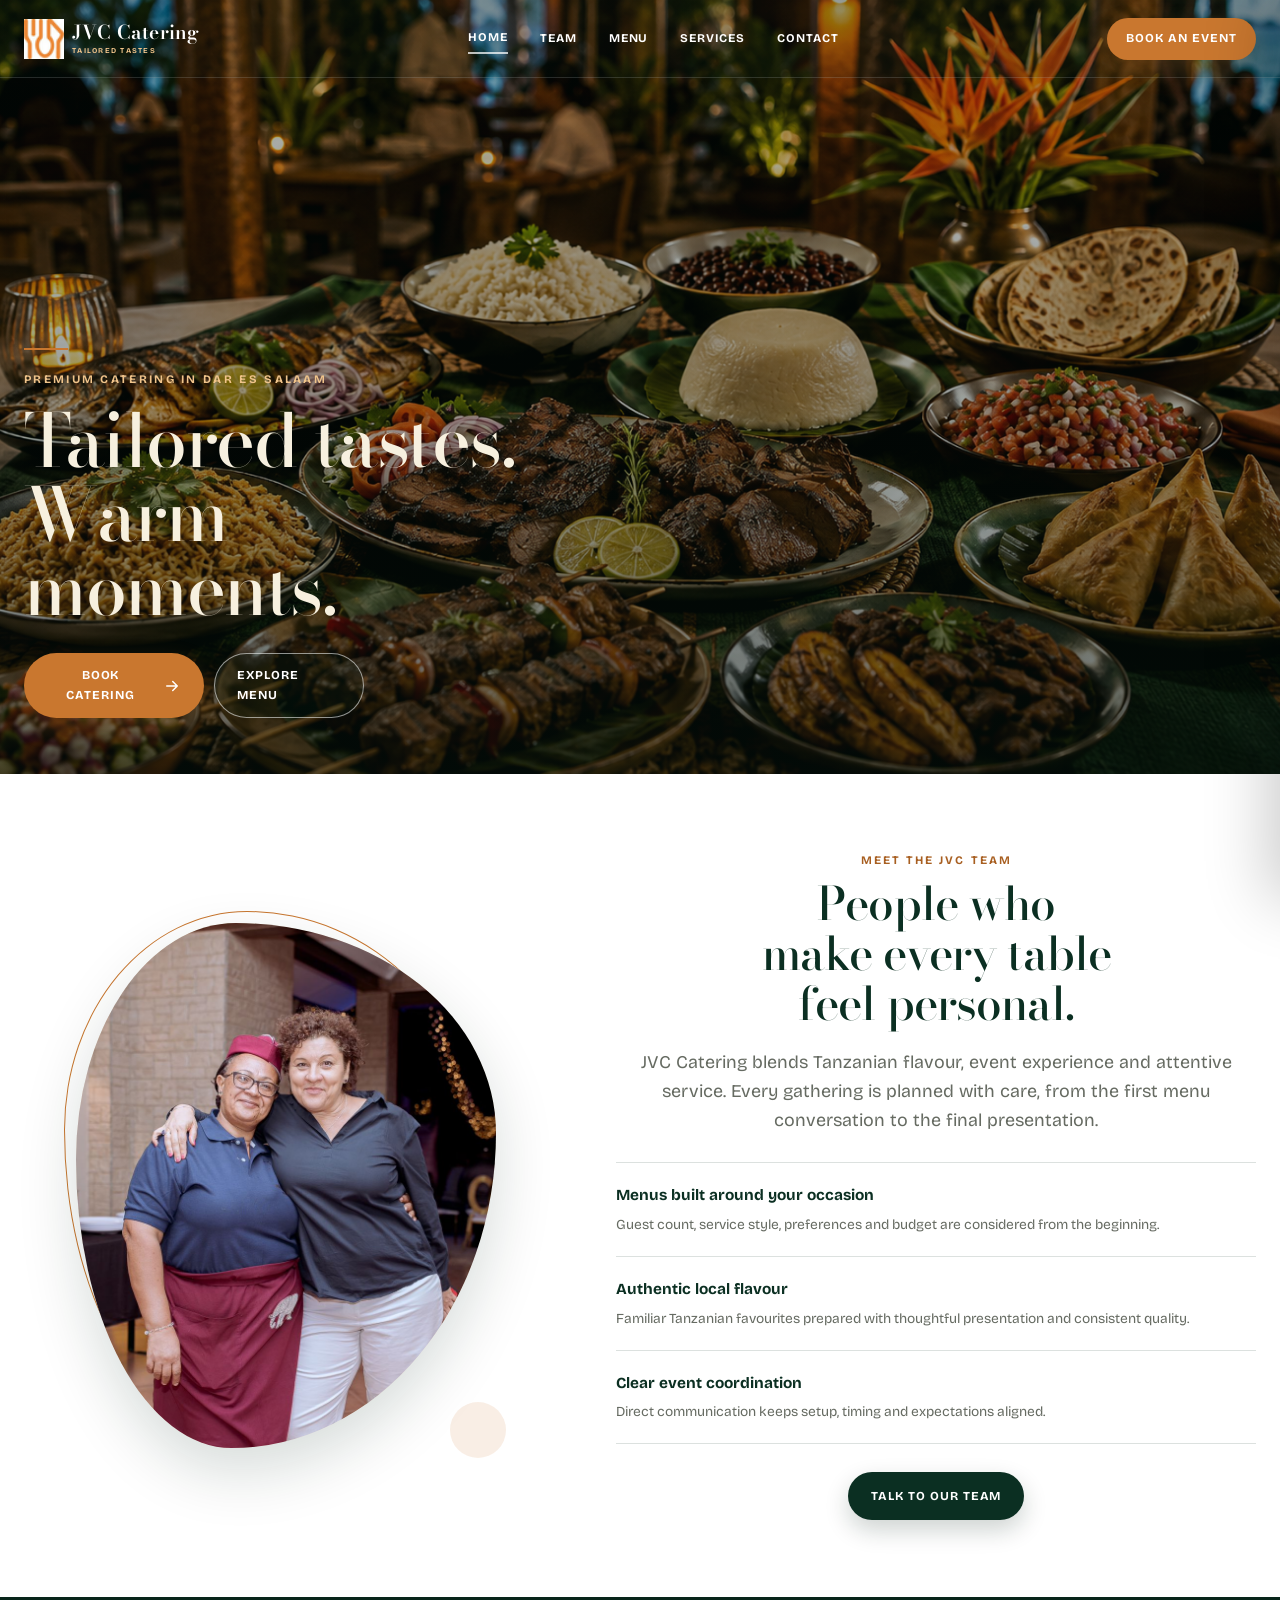
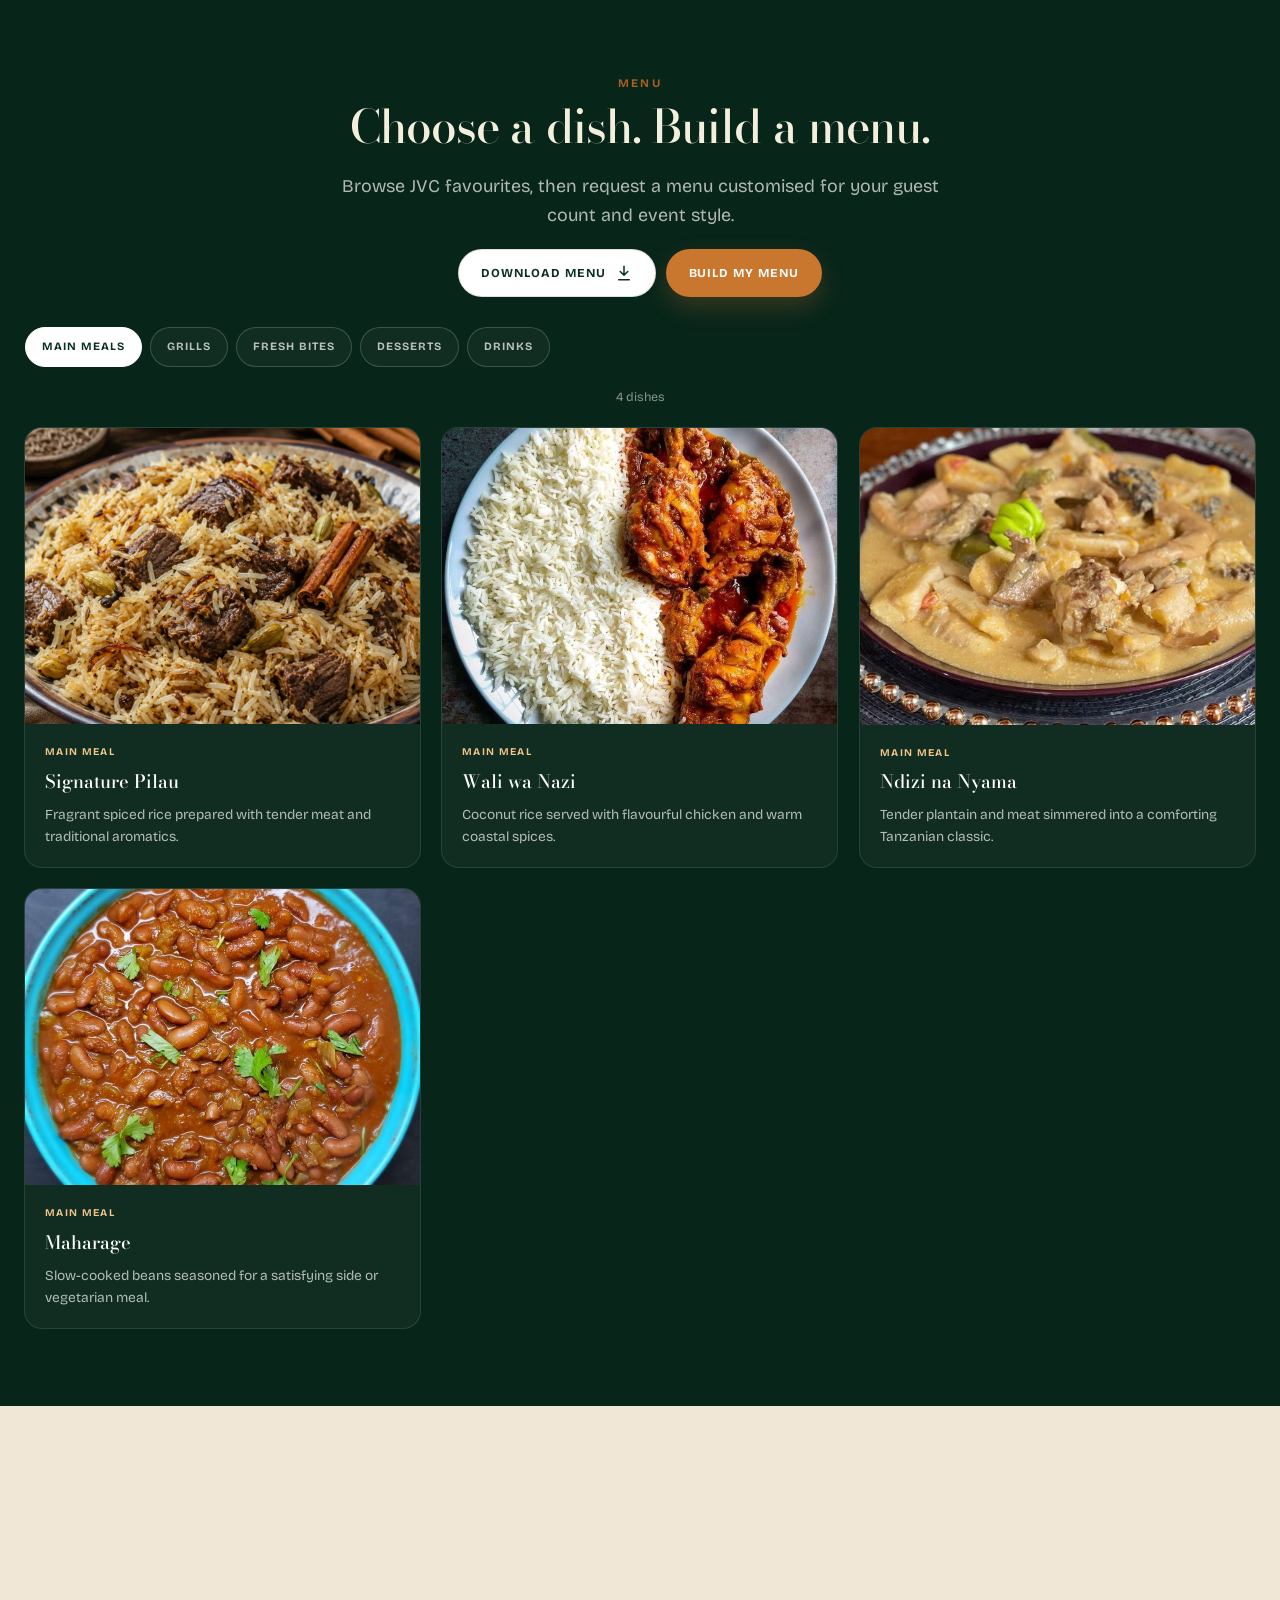
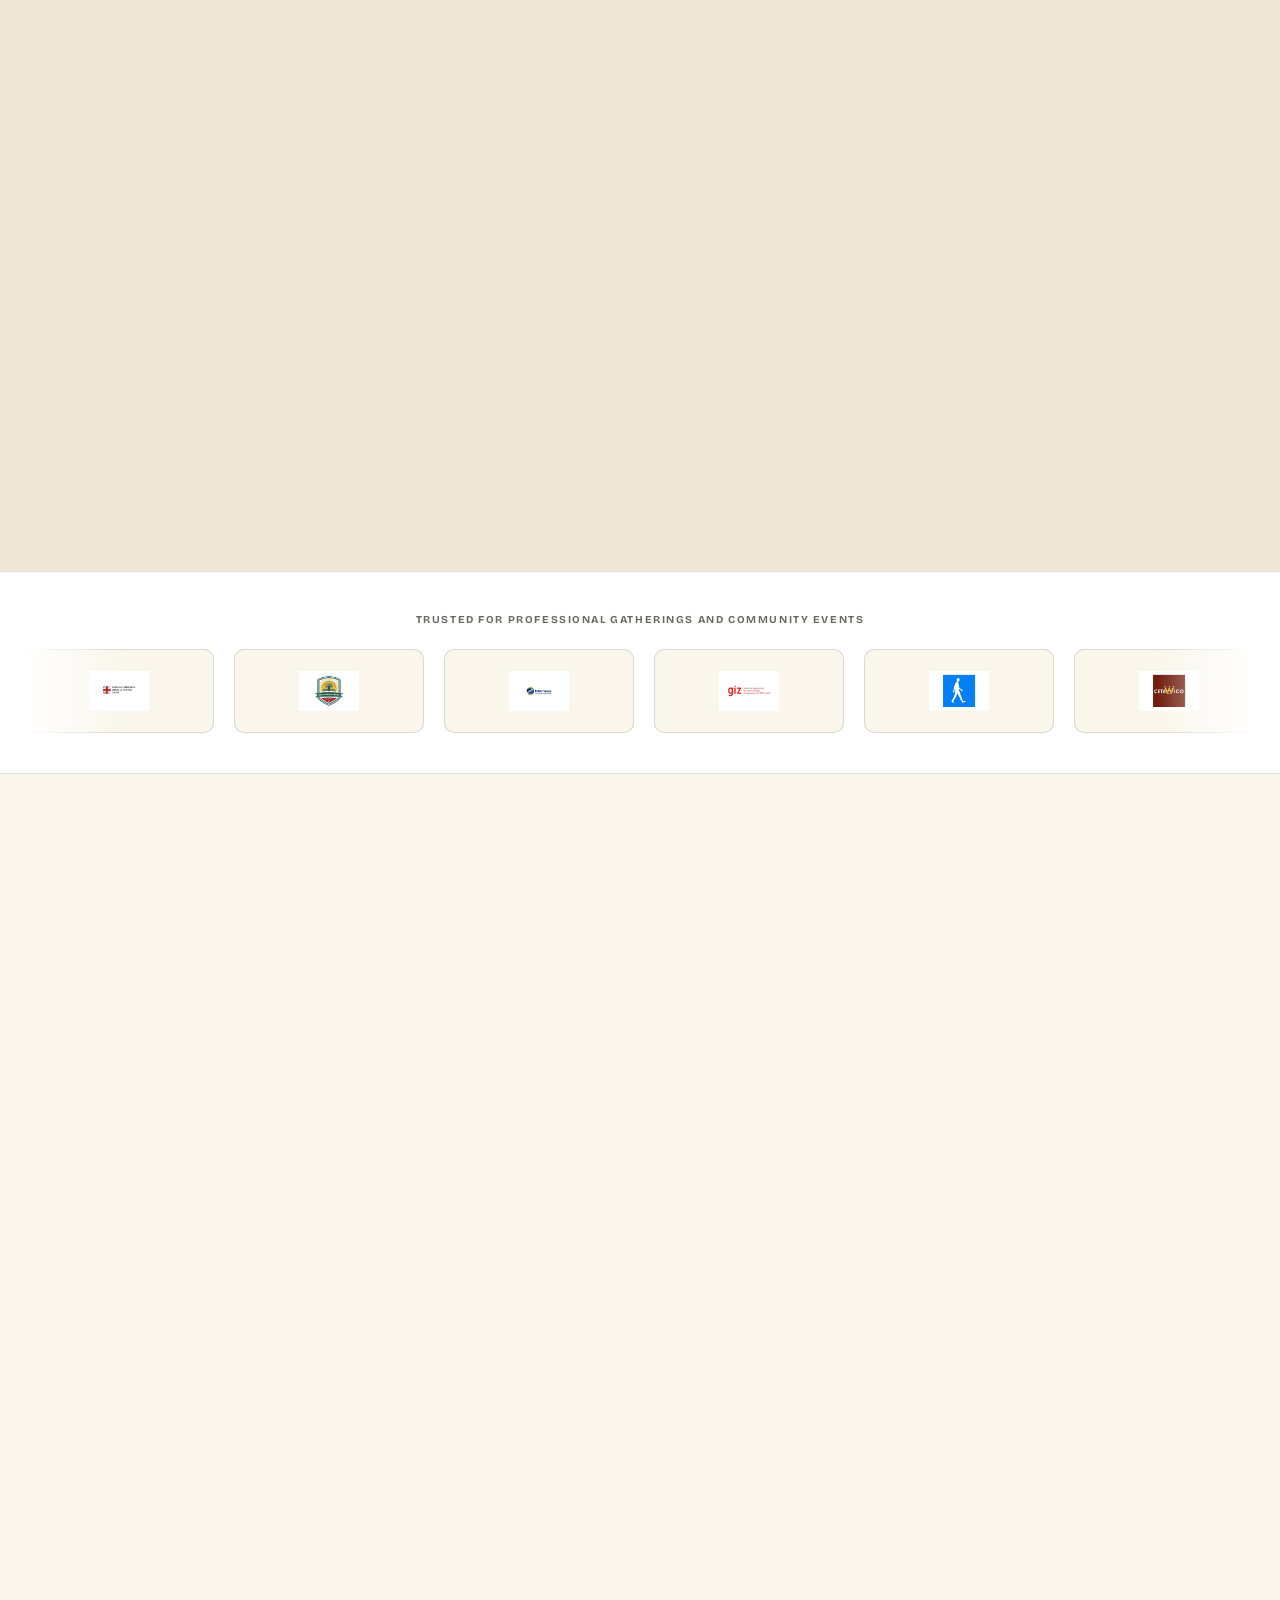
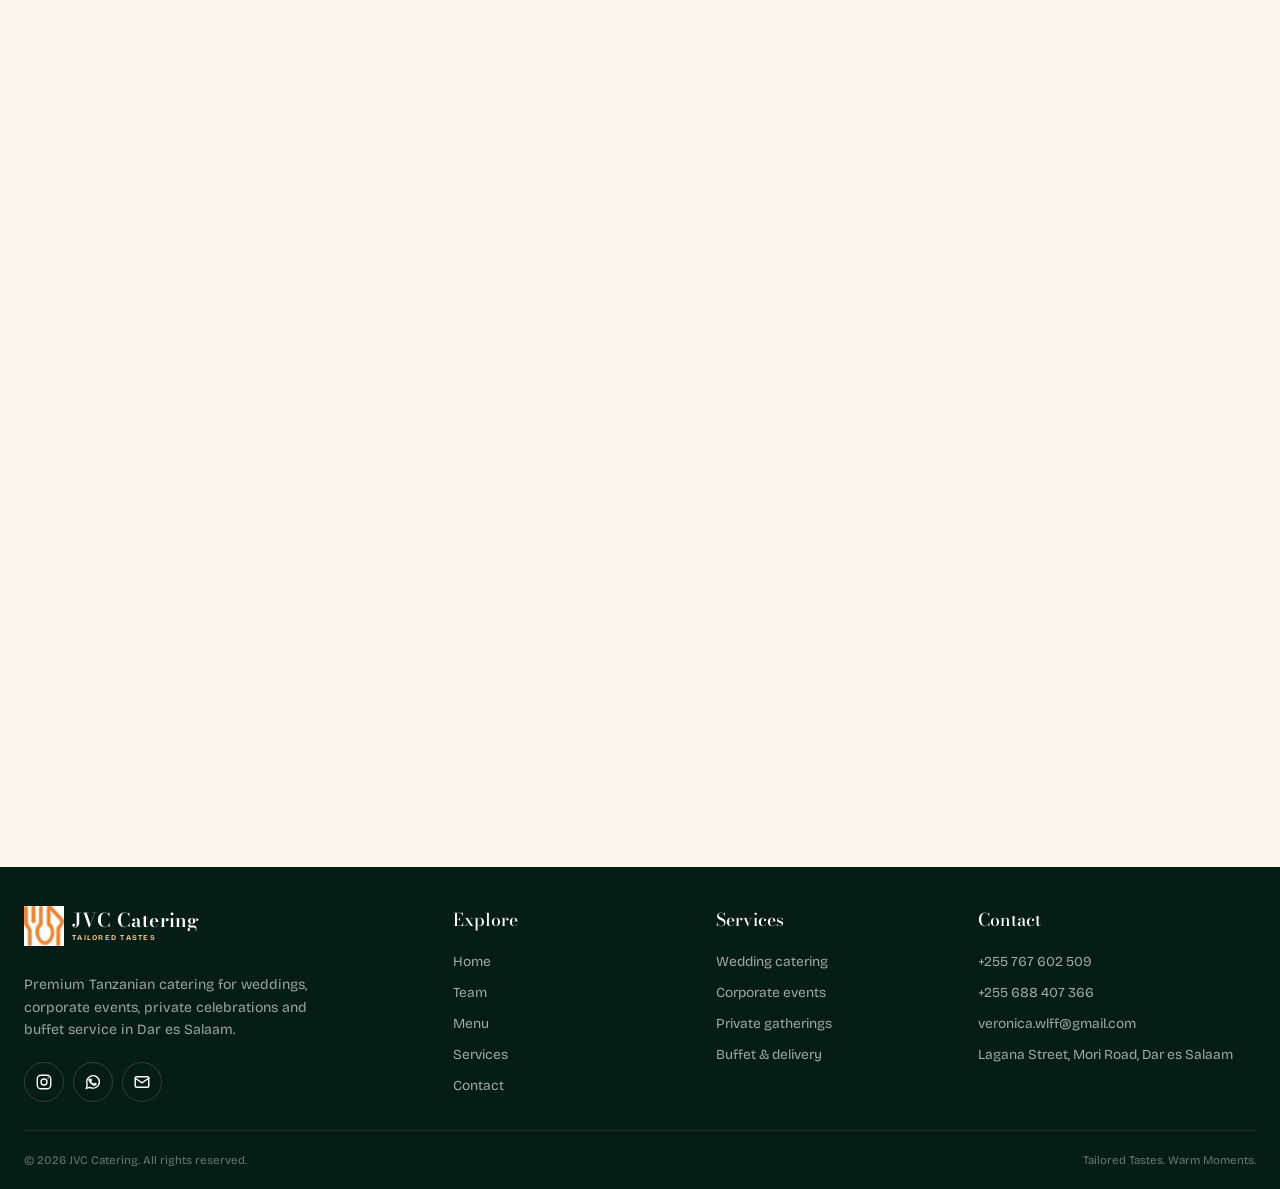
==== commit 833b5db2: "Update index.html" ====
--- a/index.html
+++ b/index.html
@@ -41,10 +41,9 @@
 
   <style>
     /* ==========================================================
-       1. VARIABLES
+       1. DESIGN TOKENS
        ========================================================== */
     :root{
-      /* Palette */
       --pine-1000:#061d15;
       --pine-950:#08251a;
       --pine-900:#0b2f22;
@@ -59,11 +58,9 @@
       --line:rgba(11,47,34,.14);
       --white:#fff;
 
-      /* Type */
       --display:"Bodoni Moda","Didot","Bodoni 72","Times New Roman",serif;
       --ui:"Bricolage Grotesque","Avenir Next","Segoe UI",sans-serif;
 
-      /* Layout */
       --container:min(1240px,calc(100% - 32px));
       --header-h:64px;
       --radius-sm:10px;
@@ -73,7 +70,6 @@
       --shadow-1:0 10px 30px rgba(8,37,26,.10);
       --shadow-2:0 24px 60px rgba(8,37,26,.16);
 
-      /* Spacing scale */
       --space-3xs:clamp(.25rem,.5vw,.375rem);
       --space-2xs:clamp(.5rem,1vw,.625rem);
       --space-xs:clamp(.75rem,1.4vw,1rem);
@@ -82,15 +78,12 @@
       --space-lg:clamp(1.75rem,3.4vw,2.5rem);
       --space-xl:clamp(2.25rem,4.4vw,3.5rem);
       --space-2xl:clamp(2.75rem,5.4vw,4.5rem);
-      --section-space:clamp(2.75rem,6vw,5rem);
-
-      /* Type scale */
+      --section-space:clamp(3rem,6vw,5.25rem);
+
       --fs-eyebrow:.72rem;
       --fs-nav:.74rem;
-      --fs-body:1rem;
       --fs-lead:clamp(.96rem,1.4vw,1.14rem);
-      --fs-h3:clamp(1.2rem,2vw,1.6rem);
-      --fs-h2:clamp(1.6rem,3.6vw,2.9rem);
+      --fs-h2:clamp(1.7rem,3.6vw,2.9rem);
       --fs-hero:clamp(2.1rem,6.4vw,4.6rem);
     }
 
@@ -98,9 +91,9 @@
        2. RESET / BASE
        ========================================================== */
     *,*::before,*::after{box-sizing:border-box}
-    html{scroll-behavior:smooth;scroll-padding-top:calc(var(--header-h) + 16px)}
+    html{scroll-behavior:smooth;scroll-padding-top:calc(var(--header-h) + 18px)}
     body{margin:0;background:var(--cream);color:var(--ink);font-family:var(--ui);font-size:16px;line-height:1.6;-webkit-font-smoothing:antialiased;text-rendering:optimizeLegibility;overflow-x:hidden}
-    body.menu-open{overflow:hidden}
+    body.menu-open{overflow:hidden;touch-action:none}
     img{display:block;max-width:100%;height:auto}
     a{color:inherit;text-decoration:none}
     button,input,select,textarea{font:inherit;color:inherit}
@@ -109,29 +102,31 @@
     ::selection{background:var(--tangerine);color:#fff}
     :focus-visible{outline:2.5px solid var(--tangerine);outline-offset:3px}
     [hidden]{display:none!important}
-
-    /* ==========================================================
-       3. UTILITIES
+    section[id]{scroll-margin-top:calc(var(--header-h) + 18px)}
+
+    /* ==========================================================
+       3. SHARED UTILITIES
        ========================================================== */
     .skip-link{position:fixed;left:14px;top:-70px;z-index:4000;padding:10px 16px;border-radius:var(--radius-sm);background:#fff;color:var(--pine-900);font-weight:700;transition:top .2s ease}
     .skip-link:focus{top:14px}
     .container{width:var(--container);margin-inline:auto}
     .section{position:relative;padding-block:var(--section-space)}
     .eyebrow{margin:0 0 var(--space-2xs);color:var(--tangerine-deep);font-size:var(--fs-eyebrow);font-weight:700;letter-spacing:.18em;text-transform:uppercase}
-    .section-head{max-width:640px}
-    .section-title{margin:0;color:var(--pine-900);font-family:var(--display);font-size:var(--fs-h2);font-weight:500;line-height:1.08;letter-spacing:-.02em;text-wrap:balance}
+    .section-title{margin:0;color:var(--pine-900);font-family:var(--display);font-size:var(--fs-h2);font-weight:500;line-height:1.08;letter-spacing:-.02em;text-wrap:balance;text-align:center}
     .lead{max-width:52ch;margin:var(--space-sm) 0 0;color:var(--muted);font-size:var(--fs-lead)}
+    .section-intro{max-width:760px;margin:0 auto var(--space-lg);text-align:center}
+    .section-intro .lead{margin-inline:auto}
     .icon{width:18px;height:18px;flex:0 0 auto}
     .sr-only{position:absolute;width:1px;height:1px;padding:0;margin:-1px;overflow:hidden;clip:rect(0,0,0,0);white-space:nowrap;border:0}
-    main>section:not(.hero):not(.clients){content-visibility:auto;contain-intrinsic-size:1px 760px}
+    main>section:not(.hero):not(.clients){content-visibility:auto;contain-intrinsic-size:1px 720px}
     a,button{-webkit-tap-highlight-color:transparent}
 
     .btn{position:relative;display:inline-flex;align-items:center;justify-content:center;gap:9px;min-height:48px;padding:12px 22px;border:1px solid transparent;border-radius:999px;font-family:var(--ui);font-size:.76rem;font-weight:700;letter-spacing:.08em;text-transform:uppercase;transition:transform .22s var(--ease),box-shadow .22s ease,background .22s ease,color .22s ease,border-color .22s ease}
     @media (hover:hover){.btn:hover{transform:translateY(-2px)}}
     .btn:active{transform:translateY(0) scale(.985)}
-    .btn--primary{background:var(--tangerine);color:#fff;box-shadow:0 10px 24px rgba(201,119,47,.28)}
+    .btn--primary{background:var(--tangerine);color:#fff;box-shadow:0 10px 24px rgba(201,119,47,.24)}
     .btn--primary:hover{background:var(--tangerine-deep)}
-    .btn--dark{background:var(--pine-900);color:#fff;box-shadow:0 10px 24px rgba(8,37,26,.22)}
+    .btn--dark{background:var(--pine-900);color:#fff;box-shadow:0 10px 24px rgba(8,37,26,.20)}
     .btn--dark:hover{background:var(--pine-700)}
     .btn--outline{border-color:rgba(255,255,255,.55);color:#fff;background:rgba(8,37,26,.18)}
     .btn--outline:hover{background:#fff;color:var(--pine-900);border-color:#fff}
@@ -142,7 +137,7 @@
        4. HEADER / NAVIGATION
        ========================================================== */
     .site-header{position:fixed;inset:0 0 auto;z-index:1100;height:var(--header-h);background:rgba(6,29,21,.14);border-bottom:1px solid rgba(255,255,255,.14);transition:background .25s ease,border-color .25s ease,box-shadow .25s ease}
-    .site-header.scrolled{background:rgba(250,246,236,.96);border-color:var(--line);box-shadow:0 6px 24px rgba(8,37,26,.08)}
+    .site-header.scrolled{background:rgba(250,246,236,.97);border-color:var(--line);box-shadow:0 6px 24px rgba(8,37,26,.08)}
     .nav{height:100%;display:flex;align-items:center;justify-content:space-between;gap:12px}
     .brand{display:inline-flex;align-items:center;gap:8px;min-width:0}
     .brand__mark{width:34px;height:34px;object-fit:contain;flex:0 0 auto}
@@ -166,7 +161,7 @@
 
     .drawer-scrim{position:fixed;inset:0;z-index:1150;background:rgba(2,14,10,.6);opacity:0;visibility:hidden;transition:opacity .25s ease,visibility .25s ease}
     .drawer-scrim.show{opacity:1;visibility:visible}
-    .mobile-drawer{position:fixed;inset:0 0 0 auto;z-index:1160;width:min(88vw,360px);height:100dvh;padding:var(--space-md);background:var(--cream);transform:translateX(102%);transition:transform .32s var(--ease);overflow-y:auto;box-shadow:-20px 0 60px rgba(0,0,0,.2)}
+    .mobile-drawer{position:fixed;inset:0 0 0 auto;z-index:1160;width:min(88vw,360px);height:100dvh;padding:var(--space-md);background:var(--cream);transform:translateX(102%);transition:transform .32s var(--ease);overflow-y:auto;overscroll-behavior:contain;-webkit-overflow-scrolling:touch;box-shadow:-20px 0 60px rgba(0,0,0,.2)}
     .mobile-drawer.open{transform:translateX(0)}
     .drawer-head{display:flex;align-items:center;justify-content:space-between;padding-bottom:var(--space-sm);border-bottom:1px solid var(--line)}
     .mobile-drawer .brand__name{color:var(--pine-900)}
@@ -176,13 +171,14 @@
     .mobile-links a{position:relative;display:flex;align-items:center;justify-content:space-between;min-height:50px;padding:13px 2px;border-bottom:1px solid var(--line);font-family:var(--display);font-size:1.3rem;font-weight:500;color:var(--pine-900)}
     .mobile-links a::after{content:"↗";font-family:var(--ui);font-size:.9rem;color:var(--tangerine);transition:transform .2s var(--ease)}
     .mobile-links a:hover::after,.mobile-links a:focus-visible::after{transform:translate(2px,-2px)}
+    .mobile-links a[aria-current="location"]{color:var(--tangerine-deep)}
     .mobile-drawer .btn{width:100%;margin-top:var(--space-xs)}
     .drawer-contact{display:grid;gap:11px;margin-top:var(--space-lg);color:var(--muted);font-size:.86rem}
     .drawer-contact a,.drawer-contact span{display:flex;align-items:center;gap:9px}
     .drawer-contact svg{color:var(--tangerine);flex:0 0 auto}
 
     /* ==========================================================
-       5. HERO  (static image — no parallax / no drift)
+       5. HERO
        ========================================================== */
     .hero{position:relative;min-height:clamp(520px,86svh,860px);display:flex;align-items:flex-end;background:var(--pine-950);isolation:isolate;overflow:hidden}
     .hero__media{position:absolute;inset:0;overflow:hidden;z-index:-2}
@@ -209,10 +205,12 @@
     @media (hover:hover){
       .about-media:hover::before{transform:translate(6px,-6px);transition:transform .6s var(--ease)}
       .about-media:hover .about-media__frame{border-radius:46% 54% 50% 50% / 52% 46% 54% 48%}
-      .about-media:hover .about-media__frame img{transform:scale(1.05)}
+      .about-media:hover .about-media__frame img{transform:scale(1.04)}
     }
-    .about-copy .section-title{max-width:16ch}
-    .about-list{display:grid;margin-top:var(--space-md);border-top:1px solid var(--line)}
+    .about-copy{text-align:center}
+    .about-copy .section-title{max-width:16ch;margin-inline:auto}
+    .about-copy .lead{margin-inline:auto}
+    .about-list{display:grid;margin-top:var(--space-md);border-top:1px solid var(--line);text-align:left}
     .about-list article{display:grid;grid-template-columns:1fr;gap:6px;padding:var(--space-sm) 0;border-bottom:1px solid var(--line)}
     .about-list strong{display:block;color:var(--pine-900);font-size:.96rem}
     .about-list span{display:block;color:var(--muted);font-size:.86rem}
@@ -222,53 +220,47 @@
        7. MENU
        ========================================================== */
     .menu-section{background:var(--pine-950);color:#fff}
-    .menu-head{margin-bottom:var(--space-md)}
+    .menu-head{max-width:760px;margin:0 auto var(--space-md);text-align:center}
     .menu-head .section-title{color:#f4efdd}
-    .menu-head .lead{color:rgba(255,255,255,.68)}
-    .menu-head__actions{display:flex;flex-wrap:wrap;gap:10px;margin-top:var(--space-sm)}
-
-    .menu-filters{display:flex;gap:8px;overflow-x:auto;padding:2px 1px var(--space-sm);scrollbar-width:none}
+    .menu-head .lead{color:rgba(255,255,255,.68);margin-inline:auto}
+    .menu-head__actions{display:flex;flex-wrap:wrap;justify-content:center;gap:10px;margin-top:var(--space-sm)}
+    .menu-filters{display:flex;justify-content:flex-start;gap:8px;overflow-x:auto;padding:2px 1px var(--space-sm);scrollbar-width:none;scroll-snap-type:x proximity;-webkit-overflow-scrolling:touch}
     .menu-filters::-webkit-scrollbar{display:none}
-    .menu-filter{flex:0 0 auto;min-height:40px;padding:9px 16px;border:1px solid rgba(255,255,255,.18);border-radius:999px;background:rgba(255,255,255,.04);color:rgba(255,255,255,.7);font-size:.7rem;font-weight:700;letter-spacing:.09em;text-transform:uppercase;transition:background .2s ease,color .2s ease,border-color .2s ease}
+    .menu-filter{flex:0 0 auto;min-height:40px;padding:9px 16px;border:1px solid rgba(255,255,255,.18);border-radius:999px;background:rgba(255,255,255,.04);color:rgba(255,255,255,.7);font-size:.7rem;font-weight:700;letter-spacing:.09em;text-transform:uppercase;transition:background .2s ease,color .2s ease,border-color .2s ease;scroll-snap-align:start}
     .menu-filter:hover,.menu-filter[aria-pressed="true"]{background:#fff;color:var(--pine-900);border-color:#fff}
-
     .menu-grid{display:grid;grid-template-columns:1fr;gap:var(--space-sm)}
-    .menu-card{display:flex;flex-direction:column;overflow:hidden;border-radius:var(--radius-md);background:rgba(255,255,255,.04);border:1px solid rgba(255,255,255,.1)}
-    .menu-card__media{aspect-ratio:4/3;overflow:hidden}
-    .menu-card__media img{width:100%;height:100%;object-fit:cover;transition:transform .5s var(--ease)}
-    @media (hover:hover){.menu-card:hover .menu-card__media img{transform:scale(1.04)}}
+    .menu-card{display:flex;flex-direction:column;overflow:hidden;border-radius:var(--radius-md);background:rgba(255,255,255,.04);border:1px solid rgba(255,255,255,.1);contain:layout paint}
+    .menu-card__media{aspect-ratio:4/3;overflow:hidden;background:var(--pine-900)}
+    .menu-card__media img{width:100%;height:100%;object-fit:cover;transition:transform .45s var(--ease)}
+    @media (hover:hover){.menu-card:hover .menu-card__media img{transform:scale(1.035)}}
     .menu-card__body{padding:var(--space-sm)}
     .menu-card__label{display:block;margin-bottom:6px;color:#f0c48b;font-size:.64rem;font-weight:700;letter-spacing:.13em;text-transform:uppercase}
     .menu-card h3{margin:0;color:#fff;font-family:var(--display);font-size:1.15rem;font-weight:500}
     .menu-card p{margin:8px 0 0;color:rgba(255,255,255,.68);font-size:.86rem;line-height:1.55}
-    .menu-count{color:rgba(255,255,255,.5);font-size:.78rem}
-
-    /* ==========================================================
-       8. SERVICES (refined — smaller, calmer imagery)
+    .menu-count{margin:0 0 var(--space-sm);color:rgba(255,255,255,.5);font-size:.78rem;text-align:center}
+
+    /* ==========================================================
+       8. SERVICES — COMPACT 4-CARD LAYOUT
        ========================================================== */
     .services{background:var(--sand)}
-    .services-head{margin-bottom:var(--space-md)}
-    .service-explorer{display:grid;gap:var(--space-sm)}
-    .service-tabs{display:flex;gap:8px;overflow-x:auto;padding-bottom:6px;scrollbar-width:none}
-    .service-tabs::-webkit-scrollbar{display:none}
-    .service-tab{flex:0 0 auto;padding:11px 15px;border:1px solid var(--line);border-radius:999px;background:#fff;color:var(--pine-900);font-size:.7rem;font-weight:700;letter-spacing:.06em;text-transform:uppercase;transition:background .2s ease,color .2s ease}
-    .service-tab:hover,.service-tab[aria-pressed="true"]{background:var(--pine-900);color:#fff}
-
-    .service-stage{display:grid;overflow:hidden;border:1px solid var(--line);border-radius:var(--radius-lg);background:#fff;box-shadow:var(--shadow-1)}
-    .service-stage__media{aspect-ratio:16/10;overflow:hidden;background:var(--pine-900);max-height:260px}
-    .service-stage__media img{width:100%;height:100%;object-fit:cover;transition:opacity .22s ease,transform .45s var(--ease)}
-    .service-stage__content{display:flex;flex-direction:column;justify-content:center;padding:var(--space-sm) var(--space-md) var(--space-md)}
-    .service-stage h3{margin:0;color:var(--pine-900);font-family:var(--display);font-size:clamp(1.35rem,2.4vw,1.8rem);font-weight:500;line-height:1.1}
-    .service-stage p{max-width:46ch;margin:var(--space-2xs) 0 0;color:var(--muted);font-size:.9rem}
-    .service-stage .btn{align-self:flex-start;margin-top:var(--space-sm);min-height:44px}
-    @media (hover:hover){.service-stage:hover .service-stage__media img{transform:scale(1.025)}}
+    .services-head{max-width:760px;margin:0 auto var(--space-lg);text-align:center}
+    .services-head .lead{margin-inline:auto}
+    .service-grid{display:grid;grid-template-columns:1fr;gap:var(--space-sm);align-items:stretch}
+    .service-card{display:flex;flex-direction:column;width:100%;max-width:420px;margin-inline:auto;overflow:hidden;border:1px solid var(--line);border-radius:var(--radius-md);background:#fff;box-shadow:0 8px 24px rgba(8,37,26,.08);contain:layout paint}
+    .service-card__media{height:clamp(160px,52vw,210px);max-height:210px;overflow:hidden;background:var(--pine-900)}
+    .service-card__media img{width:100%;height:100%;object-fit:cover;object-position:center;transition:transform .42s var(--ease)}
+    @media (hover:hover){.service-card:hover .service-card__media img{transform:scale(1.035)}}
+    .service-card__body{display:flex;flex:1;flex-direction:column;padding:var(--space-sm)}
+    .service-card h3{margin:0;color:var(--pine-900);font-family:var(--display);font-size:1.2rem;font-weight:500;line-height:1.15}
+    .service-card p{margin:8px 0 0;color:var(--muted);font-size:.86rem;line-height:1.55}
+    .service-card .btn{align-self:flex-start;margin-top:auto;padding-top:10px;padding-bottom:10px;min-height:42px}
+    .service-card__action{padding-top:var(--space-sm)}
 
     /* ==========================================================
        9. CLIENTS
        ========================================================== */
     .clients{padding-block:var(--space-lg);border-block:1px solid var(--line);background:#fff;overflow:hidden}
     .clients__label{margin:0 0 var(--space-sm);text-align:center;color:var(--muted);font-size:.66rem;font-weight:700;letter-spacing:.15em;text-transform:uppercase;padding-inline:8px}
-
     .logo-marquee{position:relative;overflow:hidden;-webkit-mask-image:linear-gradient(to right,transparent,#000 8%,#000 92%,transparent);mask-image:linear-gradient(to right,transparent,#000 8%,#000 92%,transparent)}
     .logo-track{display:flex;align-items:center;gap:var(--space-sm);width:max-content;animation:marqueeLeft 36s linear infinite;will-change:transform}
     .logo-track:focus-within{animation-play-state:paused}
@@ -277,47 +269,48 @@
     .logo-item{display:grid;place-items:center;flex:0 0 auto;width:128px;min-height:72px;padding:var(--space-sm);border:1px solid var(--line);border-radius:var(--radius-sm);background:var(--cream)}
     .logo-item img{max-width:100%;max-height:34px;object-fit:contain}
 
-    @media (min-width:760px){.logo-item{width:170px;min-height:84px}.logo-item img{max-height:40px}}
-    @media (min-width:960px){.logo-item{width:190px}}
-
-    /* ==========================================================
-       10. CONTACT + MAP
+    /* ==========================================================
+       10. CONTACT / FORM + SEPARATE MAP
        ========================================================== */
     .contact{background:var(--cream)}
-    .contact-shell{position:relative;overflow:hidden;border-radius:var(--radius-lg);background:var(--pine-950);box-shadow:var(--shadow-2)}
+    .contact-head{max-width:760px;margin:0 auto var(--space-lg);text-align:center}
+    .contact-head .lead{margin-inline:auto}
+    .contact-shell{overflow:hidden;border-radius:var(--radius-lg);background:var(--pine-950);box-shadow:var(--shadow-2)}
     .contact-grid{display:grid;gap:var(--space-md);padding:var(--space-md)}
-    .contact-copy{color:#fff}
-    .contact-copy .section-title{color:#f4efdd}
-    .contact-copy .lead{color:rgba(255,255,255,.66)}
+    .contact-info{display:flex;flex-direction:column;justify-content:center;padding:var(--space-xs);color:#fff}
+    .contact-info h3{margin:0;color:#f4efdd;font-family:var(--display);font-size:clamp(1.3rem,2.5vw,1.8rem);font-weight:500;line-height:1.15}
+    .contact-info p{max-width:38ch;margin:10px 0 0;color:rgba(255,255,255,.64);font-size:.9rem}
     .contact-list{display:grid;gap:11px;margin-top:var(--space-md)}
-    .contact-list a,.contact-list span{display:flex;align-items:center;gap:9px;color:rgba(255,255,255,.82);font-size:.9rem;word-break:break-word}
+    .contact-list a,.contact-list span{display:flex;align-items:center;gap:9px;color:rgba(255,255,255,.84);font-size:.9rem;word-break:break-word}
+    .contact-list a:hover{color:#fff}
     .contact-list svg{color:#f0c48b;flex-shrink:0}
 
-    .quote-form{display:grid;gap:var(--space-sm);padding:var(--space-md);border:1px solid rgba(255,255,255,.14);border-radius:var(--radius-md);background:rgba(255,255,255,.06)}
-    .form-row{display:grid;gap:var(--space-sm)}
+    .quote-form{display:grid;gap:var(--space-xs);padding:var(--space-md);border:1px solid rgba(255,255,255,.14);border-radius:var(--radius-md);background:rgba(255,255,255,.06)}
+    .form-row{display:grid;gap:var(--space-xs)}
     .field{display:grid;gap:6px}
-    .field label{color:rgba(255,255,255,.8);font-size:.68rem;font-weight:700;letter-spacing:.09em;text-transform:uppercase}
+    .field label{color:rgba(255,255,255,.82);font-size:.68rem;font-weight:700;letter-spacing:.09em;text-transform:uppercase}
     .field .required{color:#f0c48b}
-    .field input,.field select,.field textarea{width:100%;min-height:46px;border:1px solid rgba(255,255,255,.2);border-radius:var(--radius-sm);background:rgba(255,255,255,.08);padding:12px 14px;color:#fff}
+    .field input,.field select,.field textarea{width:100%;min-height:46px;border:1px solid rgba(255,255,255,.2);border-radius:var(--radius-sm);background:rgba(255,255,255,.08);padding:11px 13px;color:#fff;outline:0;transition:border-color .18s ease,background .18s ease}
     .field input::placeholder,.field textarea::placeholder{color:rgba(255,255,255,.42)}
     .field select option{color:var(--ink)}
-    .field input:focus,.field select:focus,.field textarea:focus{border-color:#f0c48b;outline:0;background:rgba(255,255,255,.12)}
-    .field textarea{min-height:100px;resize:vertical}
+    .field input:focus,.field select:focus,.field textarea:focus{border-color:#f0c48b;background:rgba(255,255,255,.12)}
+    .field textarea{min-height:96px;resize:vertical}
     .field[data-invalid="true"] input,.field[data-invalid="true"] select{border-color:#ff9d8a}
-    .field-error{min-height:1.15em;margin:0;color:#ffcfc4;font-size:.76rem;opacity:0;transform:translateY(-2px);transition:opacity .15s ease,transform .15s ease}
-    .field[data-invalid="true"] .field-error{opacity:1;transform:none}
+    .field-error{display:none;margin:0;color:#ffcfc4;font-size:.76rem}
+    .field[data-invalid="true"] .field-error{display:block}
     .form-status{margin:0;min-height:1.2em;color:#ffcfc4;font-size:.84rem}
-    .form-note{margin:0;color:rgba(255,255,255,.42);font-size:.72rem}
-
-    /* Map card, placed after the enquiry form */
-    .map-card{grid-column:1 / -1;overflow:hidden;border-radius:var(--radius-md);border:1px solid rgba(255,255,255,.14);background:rgba(255,255,255,.04)}
-    .map-card__head{display:flex;flex-wrap:wrap;align-items:center;justify-content:space-between;gap:10px;padding:var(--space-sm) var(--space-sm) 0}
-    .map-card__title{display:flex;align-items:center;gap:8px;color:#fff;font-size:.86rem;font-weight:700}
-    .map-card__title svg{color:#f0c48b;flex:0 0 auto}
-    .map-card__address{margin:2px 0 0 26px;color:rgba(255,255,255,.6);font-size:.8rem}
-    .map-card__frame{position:relative;width:100%;aspect-ratio:16/10;margin-top:var(--space-sm)}
-    .map-card__frame iframe{position:absolute;inset:0;width:100%;height:100%;border:0;filter:saturate(1.05)}
-    .map-card__link{display:flex;align-items:center;justify-content:center;gap:8px;padding:12px;color:#f0c48b;font-size:.76rem;font-weight:700;letter-spacing:.05em;text-transform:uppercase;border-top:1px solid rgba(255,255,255,.1)}
+    .form-note{margin:0;color:rgba(255,255,255,.48);font-size:.72rem}
+    .quote-form>.btn{width:100%;margin-top:2px}
+
+    .map-card{margin-top:var(--space-lg);overflow:hidden;border:1px solid var(--line);border-radius:var(--radius-lg);background:#fff;box-shadow:var(--shadow-1)}
+    .map-card__head{display:grid;gap:4px;padding:var(--space-sm) var(--space-md)}
+    .map-card__title{display:flex;align-items:center;justify-content:center;gap:8px;color:var(--pine-900);font-family:var(--display);font-size:1.25rem;font-weight:600}
+    .map-card__title svg{color:var(--tangerine);flex:0 0 auto}
+    .map-card__address{margin:0;color:var(--muted);font-size:.82rem;text-align:center}
+    .map-card__frame{position:relative;width:100%;height:clamp(280px,48vw,430px);background:var(--sand)}
+    .map-card__frame iframe{position:absolute;inset:0;width:100%;height:100%;border:0}
+    .map-card__link{display:flex;align-items:center;justify-content:center;gap:8px;min-height:48px;padding:12px;color:var(--tangerine-deep);font-size:.76rem;font-weight:700;letter-spacing:.05em;text-transform:uppercase;border-top:1px solid var(--line)}
+    .map-card__link:hover{background:var(--cream)}
 
     /* ==========================================================
        11. FOOTER
@@ -335,19 +328,18 @@
     .footer-bottom{display:flex;flex-direction:column;gap:6px;padding:var(--space-sm) 0;border-top:1px solid rgba(255,255,255,.1);color:rgba(255,255,255,.4);font-size:.72rem}
 
     /* ==========================================================
-       12. FIXED UI
+       12. FIXED UI / REVEALS
        ========================================================== */
     .back-top{position:fixed;right:14px;bottom:14px;z-index:900;width:44px;height:44px;display:grid;place-items:center;border-radius:50%;background:var(--tangerine);color:#fff;box-shadow:0 12px 26px rgba(0,0,0,.2);opacity:0;visibility:hidden;transform:translateY(10px);transition:opacity .2s ease,visibility .2s ease,transform .2s ease}
     .back-top.show{opacity:1;visibility:visible;transform:none}
     .toast{position:fixed;left:50%;bottom:72px;z-index:1300;max-width:calc(100% - 28px);padding:11px 16px;border-radius:999px;background:var(--pine-900);color:#fff;box-shadow:var(--shadow-2);font-size:.82rem;font-weight:600;opacity:0;visibility:hidden;transform:translate(-50%,10px);transition:opacity .2s ease,visibility .2s ease,transform .2s ease;text-align:center}
     .toast.show{opacity:1;visibility:visible;transform:translate(-50%,0)}
     .reveal{opacity:1;transform:none}
-    .js .reveal{opacity:0;transform:translateY(16px);transition:opacity .5s var(--ease),transform .5s var(--ease)}
+    .js .reveal{opacity:0;transform:translateY(14px);transition:opacity .46s var(--ease),transform .46s var(--ease)}
     .js .reveal.visible{opacity:1;transform:none}
 
     /* ==========================================================
-       13. RESPONSIVE BREAKPOINTS (mobile-first; base rules above
-       already target the smallest screens — these layer up)
+       13. RESPONSIVE BREAKPOINTS
        ========================================================== */
     @media (min-width:400px){
       .hero__actions{grid-template-columns:1fr 1fr}
@@ -357,45 +349,43 @@
       .hero__actions{display:flex;width:auto}
       .form-row{grid-template-columns:repeat(2,minmax(0,1fr))}
       .menu-grid{grid-template-columns:repeat(2,1fr)}
+      .service-grid{grid-template-columns:repeat(2,minmax(0,1fr))}
+      .service-card{max-width:none}
+      .service-card__media{height:190px}
       .footer-bottom{flex-direction:row;justify-content:space-between;align-items:center}
       .about-media{width:56%}
     }
 
     @media (min-width:760px){
       :root{--header-h:78px;--container:min(1240px,calc(100% - 48px))}
-      .contact-grid{padding:var(--space-lg)}
       .brand__mark{width:40px;height:40px}
       .brand__name{font-size:1.2rem}
       .brand__tag{font-size:.46rem}
       .menu-toggle{width:44px;height:44px}
+      .logo-item{width:170px;min-height:84px}
+      .logo-item img{max-height:40px}
+      .contact-grid{padding:var(--space-lg)}
+      .map-card__frame{height:380px}
     }
 
     @media (min-width:960px){
       .desktop-nav{display:flex}
       .menu-toggle{display:none}
       .nav-actions .btn{display:inline-flex;min-height:42px;padding:10px 18px}
-
       .about-grid{grid-template-columns:.9fr 1.1fr;gap:var(--space-2xl)}
       .about-media{width:100%;max-width:420px}
-
       .menu-grid{grid-template-columns:repeat(3,1fr)}
-
-      .service-explorer{grid-template-columns:220px minmax(0,1fr)}
-      .service-tabs{display:grid;align-content:start;overflow:visible}
-      .service-tab{text-align:left;border-radius:var(--radius-sm)}
-      .service-stage{grid-template-columns:minmax(0,1.2fr) minmax(280px,.8fr)}
-      .service-stage__media{aspect-ratio:auto;max-height:none;min-height:320px}
-
-      .contact-grid{grid-template-columns:.85fr 1.15fr;gap:var(--space-xl)}
-      .map-card{grid-column:auto}
-
+      .contact-grid{grid-template-columns:.78fr 1.22fr;gap:var(--space-xl);align-items:start}
+      .contact-info{padding:var(--space-md)}
       .footer-main{grid-template-columns:1.4fr .8fr .8fr 1fr}
+      .logo-item{width:190px}
     }
 
-    @media (min-width:1180px){
-      .service-stage__media{min-height:360px}
+    @media (min-width:1100px){
+      .service-grid{grid-template-columns:repeat(4,minmax(0,1fr));gap:18px}
+      .service-card__media{height:172px}
+      .service-card__body{padding:18px}
     }
-
 
     /* ==========================================================
        14. REDUCED MOTION
@@ -434,7 +424,11 @@
         <span class="brand__text"><span class="brand__name">JVC Catering</span><span class="brand__tag">Tailored Tastes</span></span>
       </a>
       <div class="desktop-nav" aria-label="Desktop links">
-        <a href="#hero" aria-current="location">Home</a><a href="#about">Team</a><a href="#menu">Menu</a><a href="#services">Services</a><a href="#contact">Contact</a>
+        <a href="#hero" aria-current="location">Home</a>
+        <a href="#about">Team</a>
+        <a href="#menu">Menu</a>
+        <a href="#services">Services</a>
+        <a href="#contact">Contact</a>
       </div>
       <div class="nav-actions">
         <button class="btn btn--primary js-wa" type="button" data-message="Hello JVC Catering, I would like to book catering for an event.">Book an event</button>
@@ -450,7 +444,11 @@
       <button class="drawer-close" id="drawerClose" type="button" aria-label="Close navigation"><svg class="icon"><use href="#i-x"/></svg></button>
     </div>
     <nav class="mobile-links" aria-label="Mobile links">
-      <a href="#hero">Home</a><a href="#about">Meet the team</a><a href="#menu">Menu</a><a href="#services">Services</a><a href="#contact">Contact</a>
+      <a href="#hero" aria-current="location">Home</a>
+      <a href="#about">Meet the team</a>
+      <a href="#menu">Menu</a>
+      <a href="#services">Services</a>
+      <a href="#contact">Contact</a>
     </nav>
     <button class="btn btn--primary js-wa" type="button" data-message="Hello JVC Catering, I would like a quotation for my event.">Request a quotation</button>
     <div class="drawer-contact">
@@ -481,7 +479,7 @@
       </div>
     </section>
 
-    <section class="section about" id="about">
+    <section class="section about" id="about" aria-labelledby="aboutTitle">
       <div class="container about-grid">
         <div class="about-media reveal">
           <div class="about-media__frame">
@@ -491,7 +489,7 @@
 
         <div class="about-copy reveal">
           <p class="eyebrow">Meet the JVC team</p>
-          <h2 class="section-title">People who make every table feel personal.</h2>
+          <h2 class="section-title" id="aboutTitle">People who make every table feel personal.</h2>
           <p class="lead">JVC Catering blends Tanzanian flavour, event experience and attentive service. Every gathering is planned with care, from the first menu conversation to the final presentation.</p>
           <div class="about-list">
             <article><strong>Menus built around your occasion</strong><span>Guest count, service style, preferences and budget are considered from the beginning.</span></article>
@@ -523,7 +521,6 @@
           <button class="menu-filter" type="button" data-filter="drink" aria-pressed="false">Drinks</button>
         </div>
         <p class="menu-count" id="menuCount" aria-live="polite">4 dishes</p>
-
         <div class="menu-grid" id="menuGrid"></div>
       </div>
     </section>
@@ -533,26 +530,25 @@
         <div class="services-head reveal">
           <p class="eyebrow">Services</p>
           <h2 class="section-title" id="servicesTitle">One team. Four ways to serve your moment.</h2>
-          <p class="lead">Select a service to see how JVC Catering adapts the food, setup and experience to your occasion.</p>
-        </div>
-
-        <div class="service-explorer">
-          <div class="service-tabs" id="serviceTabs" role="group" aria-label="Select catering service">
-            <button class="service-tab" type="button" data-service="0" aria-pressed="true">Wedding catering</button>
-            <button class="service-tab" type="button" data-service="1" aria-pressed="false">Corporate events</button>
-            <button class="service-tab" type="button" data-service="2" aria-pressed="false">Private gatherings</button>
-            <button class="service-tab" type="button" data-service="3" aria-pressed="false">Buffet &amp; delivery</button>
-          </div>
-
-          <article class="service-stage">
-            <div class="service-stage__media">
-              <img id="serviceImage" src="./assets/wedding.webp" alt="Wedding catering service by JVC Catering" width="1280" height="960" loading="lazy" decoding="async">
-            </div>
-            <div class="service-stage__content" aria-live="polite">
-              <h3 id="serviceTitle">Wedding catering</h3>
-              <p id="serviceDescription">Elegant food service, coordinated setup and tailored menus designed around your celebration.</p>
-              <button class="btn btn--primary js-service-quote" type="button">Plan this service <svg class="icon"><use href="#i-arrow"/></svg></button>
-            </div>
+          <p class="lead">Four focused catering options, presented in a compact layout so the imagery supports the content without overpowering the page.</p>
+        </div>
+
+        <div class="service-grid">
+          <article class="service-card reveal">
+            <div class="service-card__media"><img src="./assets/wedding.webp" alt="Wedding catering service by JVC Catering" width="720" height="480" loading="lazy" decoding="async"></div>
+            <div class="service-card__body"><h3>Wedding catering</h3><p>Elegant food service, coordinated setup and tailored menus designed around your celebration.</p><div class="service-card__action"><button class="btn btn--primary js-wa" type="button" data-message="Hello JVC Catering, I would like a wedding catering quotation.">Plan service <svg class="icon"><use href="#i-arrow"/></svg></button></div></div>
+          </article>
+          <article class="service-card reveal">
+            <div class="service-card__media"><img src="./assets/corporate.webp" alt="Corporate event catering by JVC Catering" width="720" height="480" loading="lazy" decoding="async"></div>
+            <div class="service-card__body"><h3>Corporate events</h3><p>Reliable breakfasts, lunches, refreshments and professional meeting packages for teams and guests.</p><div class="service-card__action"><button class="btn btn--primary js-wa" type="button" data-message="Hello JVC Catering, I would like a corporate event catering quotation.">Plan service <svg class="icon"><use href="#i-arrow"/></svg></button></div></div>
+          </article>
+          <article class="service-card reveal">
+            <div class="service-card__media"><img src="./assets/Private.webp" alt="Private gathering catering by JVC Catering" width="720" height="480" loading="lazy" decoding="async"></div>
+            <div class="service-card__body"><h3>Private gatherings</h3><p>Warm, personal catering for birthdays, family gatherings, anniversaries and intimate celebrations.</p><div class="service-card__action"><button class="btn btn--primary js-wa" type="button" data-message="Hello JVC Catering, I would like catering for a private gathering.">Plan service <svg class="icon"><use href="#i-arrow"/></svg></button></div></div>
+          </article>
+          <article class="service-card reveal">
+            <div class="service-card__media"><img src="./assets/Buffet.webp" alt="Buffet and delivery service by JVC Catering" width="720" height="480" loading="lazy" decoding="async"></div>
+            <div class="service-card__body"><h3>Buffet &amp; delivery</h3><p>Freshly prepared dishes delivered or arranged as a complete buffet with practical event coordination.</p><div class="service-card__action"><button class="btn btn--primary js-wa" type="button" data-message="Hello JVC Catering, I would like a buffet or delivery quotation.">Plan service <svg class="icon"><use href="#i-arrow"/></svg></button></div></div>
           </article>
         </div>
       </div>
@@ -586,23 +582,28 @@
       </div>
     </section>
 
-    <section class="section contact" id="contact">
-      <div class="container contact-shell">
-        <div class="contact-grid">
-          <div class="contact-copy reveal">
-            <p class="eyebrow">Contact JVC Catering</p>
-            <h2 class="section-title">Let us design your table.</h2>
-            <p class="lead">Share your date, venue, guest count and preferred dishes. The form prepares a WhatsApp message so your enquiry reaches our team directly.</p>
-            <div class="contact-list">
-              <a href="tel:+255767602509"><svg class="icon"><use href="#i-phone"/></svg>+255 767 602 509</a>
-              <a href="tel:+255688407366"><svg class="icon"><use href="#i-phone"/></svg>+255 688 407 366</a>
-              <a href="mailto:veronica.wlff@gmail.com"><svg class="icon"><use href="#i-mail"/></svg>veronica.wlff@gmail.com</a>
-              <span><svg class="icon"><use href="#i-map"/></svg>Lagana Street, Mori Road, Dar es Salaam 16102</span>
-              <a href="https://instagram.com/jvc.catering._tz" target="_blank" rel="noopener"><svg class="icon"><use href="#i-instagram"/></svg>@jvc.catering._tz</a>
-            </div>
-          </div>
-
-          <div class="reveal" style="display:grid;gap:var(--space-md)">
+    <section class="section contact" id="contact" aria-labelledby="contactTitle">
+      <div class="container">
+        <div class="contact-head reveal">
+          <p class="eyebrow">Contact JVC Catering</p>
+          <h2 class="section-title" id="contactTitle">Let us design your table.</h2>
+          <p class="lead">Share your date, venue, guest count and preferred dishes. Your enquiry is prepared as a WhatsApp message and sent directly to the JVC Catering team.</p>
+        </div>
+
+        <div class="contact-shell reveal">
+          <div class="contact-grid">
+            <aside class="contact-info" aria-label="JVC Catering contact details">
+              <h3>Talk to the team</h3>
+              <p>Use the details below for quick questions, or complete the quotation form for an event-specific request.</p>
+              <div class="contact-list">
+                <a href="tel:+255767602509"><svg class="icon"><use href="#i-phone"/></svg>+255 767 602 509</a>
+                <a href="tel:+255688407366"><svg class="icon"><use href="#i-phone"/></svg>+255 688 407 366</a>
+                <a href="mailto:veronica.wlff@gmail.com"><svg class="icon"><use href="#i-mail"/></svg>veronica.wlff@gmail.com</a>
+                <span><svg class="icon"><use href="#i-map"/></svg>Lagana Street, Mori Road, Dar es Salaam 16102</span>
+                <a href="https://instagram.com/jvc.catering._tz" target="_blank" rel="noopener"><svg class="icon"><use href="#i-instagram"/></svg>@jvc.catering._tz</a>
+              </div>
+            </aside>
+
             <form class="quote-form" id="quoteForm" novalidate aria-describedby="formStatus">
               <div class="form-row">
                 <div class="field" id="fieldName"><label for="name">Your name <span class="required" aria-hidden="true">*</span></label><input id="name" name="name" autocomplete="name" required placeholder="Full name" aria-required="true" aria-invalid="false" aria-describedby="errorName"><span class="field-error" id="errorName">Please enter your name.</span></div>
@@ -610,13 +611,7 @@
               </div>
               <div class="form-row">
                 <div class="field" id="fieldPhone"><label for="phone">Phone number <span class="required" aria-hidden="true">*</span></label><input id="phone" name="phone" type="tel" autocomplete="tel" required placeholder="+255 7xx xxx xxx" aria-required="true" aria-invalid="false" aria-describedby="errorPhone"><span class="field-error" id="errorPhone">Please enter a phone number.</span></div>
-                <div class="field" id="fieldEventType"><label for="eventType">Event type <span class="required" aria-hidden="true">*</span></label>
-                  <select id="eventType" name="eventType" required aria-required="true" aria-invalid="false" aria-describedby="errorEventType">
-                    <option value="">Select event</option>
-                    <option>Wedding</option><option>Corporate event</option><option>Private celebration</option><option>Buffet or delivery</option><option>Other event</option>
-                  </select>
-                  <span class="field-error" id="errorEventType">Please select an event type.</span>
-                </div>
+                <div class="field" id="fieldEventType"><label for="eventType">Event type <span class="required" aria-hidden="true">*</span></label><select id="eventType" name="eventType" required aria-required="true" aria-invalid="false" aria-describedby="errorEventType"><option value="">Select event</option><option>Wedding</option><option>Corporate event</option><option>Private celebration</option><option>Buffet or delivery</option><option>Other event</option></select><span class="field-error" id="errorEventType">Please select an event type.</span></div>
               </div>
               <div class="form-row">
                 <div class="field" id="fieldGuests"><label for="guestCount">Estimated guests <span class="required" aria-hidden="true">*</span></label><input id="guestCount" name="guestCount" type="number" min="1" inputmode="numeric" required placeholder="e.g. 80" aria-required="true" aria-invalid="false" aria-describedby="errorGuests"><span class="field-error" id="errorGuests">Please estimate your guest count.</span></div>
@@ -628,23 +623,18 @@
               <button class="btn btn--primary" type="submit">Send via WhatsApp <svg class="icon"><use href="#i-whatsapp"/></svg></button>
               <p class="form-note">No information is stored on this website. Your enquiry opens directly in WhatsApp.</p>
             </form>
-
-            <div class="map-card">
-              <div class="map-card__head">
-                <span class="map-card__title"><svg class="icon"><use href="#i-map"/></svg>Find us</span>
-              </div>
-              <p class="map-card__address">Lagana Street, Mori Road, Dar es Salaam 16102, Tanzania</p>
-              <div class="map-card__frame">
-                <iframe
-                  title="JVC Catering location — satellite map"
-                  src="https://www.google.com/maps?q=Lagana+Street,+Mori+Road,+Dar+es+Salaam+16102,+Tanzania&t=k&z=17&output=embed"
-                  loading="lazy"
-                  referrerpolicy="no-referrer-when-downgrade"
-                  allowfullscreen></iframe>
-              </div>
-              <a class="map-card__link" href="https://www.google.com/maps/dir/?api=1&destination=Lagana+Street,+Mori+Road,+Dar+es+Salaam+16102,+Tanzania" target="_blank" rel="noopener">Get directions <svg class="icon"><use href="#i-navigate"/></svg></a>
-            </div>
           </div>
+        </div>
+
+        <div class="map-card reveal" aria-labelledby="mapTitle">
+          <div class="map-card__head">
+            <div class="map-card__title" id="mapTitle"><svg class="icon"><use href="#i-map"/></svg>Find us</div>
+            <p class="map-card__address">Lagana Street, Mori Road, Dar es Salaam 16102, Tanzania</p>
+          </div>
+          <div class="map-card__frame">
+            <iframe title="JVC Catering location — satellite map" src="https://www.google.com/maps?q=Lagana+Street,+Mori+Road,+Dar+es+Salaam+16102,+Tanzania&t=k&z=17&output=embed" loading="lazy" referrerpolicy="no-referrer-when-downgrade" allowfullscreen></iframe>
+          </div>
+          <a class="map-card__link" href="https://www.google.com/maps/dir/?api=1&destination=Lagana+Street,+Mori+Road,+Dar+es+Salaam+16102,+Tanzania" target="_blank" rel="noopener">Get directions <svg class="icon"><use href="#i-navigate"/></svg></a>
         </div>
       </div>
     </section>
@@ -661,7 +651,7 @@
           <a href="mailto:veronica.wlff@gmail.com" aria-label="Email"><svg class="icon"><use href="#i-mail"/></svg></a>
         </div>
       </div>
-      <div><h3>Explore</h3><nav class="footer-links"><a href="#hero" aria-current="location">Home</a><a href="#about">Team</a><a href="#menu">Menu</a><a href="#services">Services</a><a href="#contact">Contact</a></nav></div>
+      <div><h3>Explore</h3><nav class="footer-links"><a href="#hero">Home</a><a href="#about">Team</a><a href="#menu">Menu</a><a href="#services">Services</a><a href="#contact">Contact</a></nav></div>
       <div><h3>Services</h3><div class="footer-links"><span>Wedding catering</span><span>Corporate events</span><span>Private gatherings</span><span>Buffet &amp; delivery</span></div></div>
       <div><h3>Contact</h3><div class="footer-links"><a href="tel:+255767602509">+255 767 602 509</a><a href="tel:+255688407366">+255 688 407 366</a><a href="mailto:veronica.wlff@gmail.com">veronica.wlff@gmail.com</a><span>Lagana Street, Mori Road, Dar es Salaam</span></div></div>
     </div>
@@ -675,10 +665,9 @@
     (() => {
       'use strict';
 
-      /* ---------- 1. Constants / helpers ---------- */
       const PHONE = '255767602509';
-      const $ = (sel, scope = document) => scope.querySelector(sel);
-      const $$ = (sel, scope = document) => Array.from(scope.querySelectorAll(sel));
+      const $ = (selector, scope = document) => scope.querySelector(selector);
+      const $$ = (selector, scope = document) => Array.from(scope.querySelectorAll(selector));
       const reduceMotion = window.matchMedia('(prefers-reduced-motion: reduce)').matches;
 
       const menuItems = [
@@ -698,38 +687,37 @@
         {title:'Spiced Chai',category:'drink',label:'Hot drink',image:'./menu/chai.webp',alt:'Spiced tea',description:'Warm tea infused with aromatic spices for meetings, breakfasts and celebrations.'}
       ];
 
-      const services = [
-        {title:'Wedding catering',image:'./assets/wedding.webp',alt:'Wedding catering service by JVC Catering',description:'Elegant food service, coordinated setup and tailored menus designed around your celebration.',message:'Hello JVC Catering, I would like a wedding catering quotation.'},
-        {title:'Corporate events',image:'./assets/corporate.webp',alt:'Corporate event catering by JVC Catering',description:'Reliable breakfasts, lunches, refreshments and professional meeting packages for teams and guests.',message:'Hello JVC Catering, I would like a corporate event catering quotation.'},
-        {title:'Private gatherings',image:'./assets/Private.webp',alt:'Private gathering catering by JVC Catering',description:'Warm, personal catering for birthdays, family gatherings, anniversaries and intimate celebrations.',message:'Hello JVC Catering, I would like catering for a private gathering.'},
-        {title:'Buffet & delivery',image:'./assets/Buffet.webp',alt:'Buffet and delivery service by JVC Catering',description:'Freshly prepared dishes delivered or arranged as a complete buffet with practical event coordination.',message:'Hello JVC Catering, I would like a buffet or delivery quotation.'}
-      ];
-
       const openWhatsApp = (message) => {
         const url = `https://wa.me/${PHONE}?text=${encodeURIComponent(message)}`;
         const popup = window.open(url, '_blank', 'noopener,noreferrer');
         if (!popup) window.location.href = url;
       };
 
-      /* ---------- 2. WhatsApp buttons ---------- */
-      $$('.js-wa').forEach((button) => button.addEventListener('click', () => {
-        openWhatsApp(button.dataset.message || 'Hello JVC Catering, I would like more information.');
-      }));
-
-      /* ---------- 3. Header / scroll (hero image stays static — no parallax) ---------- */
+      /* ---------- WhatsApp actions ---------- */
+      $$('.js-wa').forEach((button) => {
+        button.addEventListener('click', () => {
+          openWhatsApp(button.dataset.message || 'Hello JVC Catering, I would like more information.');
+        });
+      });
+
+      /* ---------- Header / scroll state ---------- */
       const header = $('#siteHeader');
       const backTop = $('#backTop');
       const sections = $$('main section[id]');
-      const navLinks = $$('.desktop-nav a');
-      let ticking = false;
+      const navLinks = $$('.desktop-nav a, .mobile-links a');
+      let scrollTicking = false;
 
       const setActiveLink = () => {
-        const marker = window.scrollY + window.innerHeight * .35;
+        const marker = window.scrollY + window.innerHeight * .34;
         let activeId = 'hero';
-        sections.forEach((section) => { if (section.offsetTop <= marker) activeId = section.id; });
+        for (const section of sections) {
+          if (section.offsetTop <= marker) activeId = section.id;
+          else break;
+        }
         navLinks.forEach((link) => {
-          const isActive = link.getAttribute('href') === `#${activeId}`;
-          if (isActive) link.setAttribute('aria-current', 'location'); else link.removeAttribute('aria-current');
+          const active = link.getAttribute('href') === `#${activeId}`;
+          if (active) link.setAttribute('aria-current', 'location');
+          else link.removeAttribute('aria-current');
         });
       };
 
@@ -738,64 +726,108 @@
         header.classList.toggle('scrolled', y > 24);
         backTop.classList.toggle('show', y > 600);
         setActiveLink();
-        ticking = false;
+        scrollTicking = false;
       };
+
       window.addEventListener('scroll', () => {
-        if (!ticking) { window.requestAnimationFrame(updateScrollUI); ticking = true; }
+        if (scrollTicking) return;
+        scrollTicking = true;
+        window.requestAnimationFrame(updateScrollUI);
       }, {passive:true});
-      updateScrollUI();
-      backTop.addEventListener('click', () => window.scrollTo({top:0,behavior:reduceMotion?'auto':'smooth'}));
-
-      /* ---------- 4. Navigation drawer ---------- */
+
+      backTop.addEventListener('click', () => {
+        window.scrollTo({top:0, behavior:reduceMotion ? 'auto' : 'smooth'});
+      });
+
+      /* ---------- Mobile navigation drawer ---------- */
       const drawer = $('#mobileDrawer');
       const scrim = $('#drawerScrim');
       const menuToggle = $('#menuToggle');
       const drawerClose = $('#drawerClose');
+      const pageRegions = [header, $('#main'), $('.footer'), backTop].filter(Boolean);
       let lastFocused = null;
-      const pageRegions = [header, $('#main'), $('.footer'), backTop].filter(Boolean);
+      let scrimTimer = null;
 
       const getFocusable = () => $$('a[href], button:not([disabled])', drawer).filter((element) => element.tabIndex !== -1);
       const setPageInert = (inert) => pageRegions.forEach((region) => { region.inert = inert; });
 
-      const setDrawer = (open) => {
-        if (open) lastFocused = document.activeElement;
+      const setDrawer = (open, restoreFocus = true) => {
+        clearTimeout(scrimTimer);
+        if (open) {
+          lastFocused = document.activeElement;
+          scrim.hidden = false;
+          requestAnimationFrame(() => scrim.classList.add('show'));
+        } else {
+          scrim.classList.remove('show');
+          scrimTimer = window.setTimeout(() => { scrim.hidden = true; }, reduceMotion ? 0 : 250);
+        }
+
         drawer.classList.toggle('open', open);
-        scrim.hidden = !open;
-        requestAnimationFrame(() => scrim.classList.toggle('show', open));
         document.body.classList.toggle('menu-open', open);
         setPageInert(open);
         drawer.setAttribute('aria-hidden', String(!open));
         menuToggle.setAttribute('aria-expanded', String(open));
-        if (open) {
-          drawerClose.focus();
-        } else if (lastFocused) {
-          lastFocused.focus();
-        }
+
+        if (open) drawerClose.focus();
+        else if (restoreFocus && lastFocused instanceof HTMLElement) lastFocused.focus({preventScroll:true});
       };
 
       menuToggle.addEventListener('click', () => setDrawer(true));
       drawerClose.addEventListener('click', () => setDrawer(false));
       scrim.addEventListener('click', () => setDrawer(false));
-      $$('.mobile-links a', drawer).forEach((link) => link.addEventListener('click', () => setDrawer(false)));
 
       document.addEventListener('keydown', (event) => {
         if (!drawer.classList.contains('open')) return;
-        if (event.key === 'Escape') { setDrawer(false); return; }
-        if (event.key === 'Tab') {
-          const focusable = getFocusable();
-          if (!focusable.length) return;
-          const first = focusable[0];
-          const last = focusable[focusable.length - 1];
-          if (event.shiftKey && document.activeElement === first) { event.preventDefault(); last.focus(); }
-          else if (!event.shiftKey && document.activeElement === last) { event.preventDefault(); first.focus(); }
+        if (event.key === 'Escape') {
+          setDrawer(false);
+          return;
+        }
+        if (event.key !== 'Tab') return;
+        const focusable = getFocusable();
+        if (!focusable.length) return;
+        const first = focusable[0];
+        const last = focusable[focusable.length - 1];
+        if (event.shiftKey && document.activeElement === first) {
+          event.preventDefault();
+          last.focus();
+        } else if (!event.shiftKey && document.activeElement === last) {
+          event.preventDefault();
+          first.focus();
         }
       });
 
-      /* ---------- 5. Menu grid ---------- */
+      /* ---------- Smooth internal navigation ---------- */
+      $$('a[href^="#"]:not(.skip-link)').forEach((link) => {
+        link.addEventListener('click', (event) => {
+          const hash = link.getAttribute('href');
+          if (!hash || hash === '#') return;
+          const target = $(hash);
+          if (!target) return;
+          event.preventDefault();
+          const drawerWasOpen = drawer.classList.contains('open');
+          if (drawerWasOpen) setDrawer(false, false);
+          window.requestAnimationFrame(() => {
+            target.scrollIntoView({behavior:reduceMotion ? 'auto' : 'smooth', block:'start'});
+            if (history.replaceState) history.replaceState(null, '', hash);
+          });
+        });
+      });
+
+      let resizeTimer;
+      window.addEventListener('resize', () => {
+        clearTimeout(resizeTimer);
+        resizeTimer = window.setTimeout(() => {
+          if (window.innerWidth >= 960 && drawer.classList.contains('open')) setDrawer(false, false);
+          updateScrollUI();
+        }, 120);
+      }, {passive:true});
+
+      /* ---------- Menu filter / rendering ---------- */
       const menuGrid = $('#menuGrid');
       const menuCount = $('#menuCount');
-
-      const menuFilters = new Set($$('.menu-filter').map((button) => button.dataset.filter));
+      const menuFilterButtons = $$('.menu-filter');
+      const menuFilters = new Set(menuFilterButtons.map((button) => button.dataset.filter));
+
       const renderMenu = (filter = 'main') => {
         const safeFilter = menuFilters.has(filter) ? filter : 'main';
         const items = menuItems.filter((item) => item.category === safeFilter);
@@ -810,75 +842,49 @@
             </div>
           </article>`).join('');
       };
-      renderMenu('main');
-
-      $$('.menu-filter').forEach((button) => button.addEventListener('click', () => {
-        $$('.menu-filter').forEach((item) => item.setAttribute('aria-pressed', String(item === button)));
-        renderMenu(button.dataset.filter || 'main');
-      }));
-
-      /* ---------- 5b. Roving arrow-key navigation for button groups ---------- */
+
+      menuFilterButtons.forEach((button) => {
+        button.addEventListener('click', () => {
+          menuFilterButtons.forEach((item) => item.setAttribute('aria-pressed', String(item === button)));
+          renderMenu(button.dataset.filter || 'main');
+        });
+      });
+
       const enableArrowNav = (container, selector) => {
         if (!container) return;
         container.addEventListener('keydown', (event) => {
-          if (!['ArrowRight', 'ArrowLeft', 'ArrowDown', 'ArrowUp'].includes(event.key)) return;
+          if (!['ArrowRight','ArrowLeft','ArrowDown','ArrowUp'].includes(event.key)) return;
           const items = $$(selector, container);
           const currentIndex = items.indexOf(document.activeElement);
           if (currentIndex === -1) return;
           event.preventDefault();
           const direction = (event.key === 'ArrowRight' || event.key === 'ArrowDown') ? 1 : -1;
-          const nextIndex = (currentIndex + direction + items.length) % items.length;
-          items[nextIndex].focus();
+          items[(currentIndex + direction + items.length) % items.length].focus();
         });
       };
+
       enableArrowNav($('#menuFilters'), '.menu-filter');
-      enableArrowNav($('#serviceTabs'), '.service-tab');
-
-      /* ---------- 6. Services ---------- */
-      const serviceImage = $('#serviceImage');
-      const serviceTitle = $('#serviceTitle');
-      const serviceDescription = $('#serviceDescription');
-      const serviceQuote = $('.js-service-quote');
-      let activeService = services[0];
-      let serviceSwapTimer = null;
-
-      const updateService = (index) => {
-        activeService = services[index];
-        clearTimeout(serviceSwapTimer);
-        serviceImage.style.opacity = '0';
-        serviceSwapTimer = window.setTimeout(() => {
-          serviceImage.src = activeService.image;
-          serviceImage.alt = activeService.alt;
-          serviceTitle.textContent = activeService.title;
-          serviceDescription.textContent = activeService.description;
-          serviceImage.style.opacity = '1';
-        }, 140);
-        $$('.service-tab').forEach((tab, tabIndex) => tab.setAttribute('aria-pressed', String(tabIndex === index)));
-      };
-      $$('.service-tab').forEach((tab, index) => tab.addEventListener('click', () => updateService(index)));
-      serviceQuote.addEventListener('click', () => openWhatsApp(activeService.message));
-      const preloadServices = () => services.slice(1).forEach(({image}) => { const preload = new Image(); preload.src = image; });
-      if ('requestIdleCallback' in window) window.requestIdleCallback(preloadServices, {timeout:1800});
-      else window.setTimeout(preloadServices, 1200);
-
-      /* ---------- 7. Form ---------- */
+      renderMenu('main');
+
+      /* ---------- Quote form ---------- */
       const quoteForm = $('#quoteForm');
       const formStatus = $('#formStatus');
       const toast = $('#toast');
       let toastTimer;
+
       const showToast = (message) => {
         toast.textContent = message;
         toast.classList.add('show');
         clearTimeout(toastTimer);
-        toastTimer = setTimeout(() => toast.classList.remove('show'), 2600);
+        toastTimer = window.setTimeout(() => toast.classList.remove('show'), 2600);
       };
 
       const validatedFields = [
-        {id:'fieldName', input:'name', test:(v) => v.trim().length > 0},
-        {id:'fieldEmail', input:'email', test:(v) => !v.trim() || /^[^\s@]+@[^\s@]+\.[^\s@]+$/.test(v.trim())},
-        {id:'fieldPhone', input:'phone', test:(v) => v.trim().length > 0},
-        {id:'fieldEventType', input:'eventType', test:(v) => v.trim().length > 0},
-        {id:'fieldGuests', input:'guestCount', test:(v) => Number(v) > 0}
+        {id:'fieldName', input:'name', test:(value) => value.trim().length > 0},
+        {id:'fieldEmail', input:'email', test:(value) => !value.trim() || /^[^\s@]+@[^\s@]+\.[^\s@]+$/.test(value.trim())},
+        {id:'fieldPhone', input:'phone', test:(value) => value.trim().length > 0},
+        {id:'fieldEventType', input:'eventType', test:(value) => value.trim().length > 0},
+        {id:'fieldGuests', input:'guestCount', test:(value) => Number(value) > 0}
       ];
 
       const setFieldValidity = (fieldId, inputName, valid) => {
@@ -889,7 +895,7 @@
         return input;
       };
 
-      validatedFields.forEach(({id, input, test}) => {
+      validatedFields.forEach(({id,input,test}) => {
         const field = $('#' + id);
         const fieldInput = $('#' + input, field);
         const eventName = fieldInput.tagName === 'SELECT' ? 'change' : 'input';
@@ -904,7 +910,8 @@
         event.preventDefault();
         const data = new FormData(quoteForm);
         let firstInvalid = null;
-        validatedFields.forEach(({id, input, test}) => {
+
+        validatedFields.forEach(({id,input,test}) => {
           const valid = test(String(data.get(input) || ''));
           const fieldInput = setFieldValidity(id, input, valid);
           if (!valid && !firstInvalid) firstInvalid = fieldInput;
@@ -913,12 +920,12 @@
         if (firstInvalid) {
           formStatus.textContent = 'Please complete the required fields before sending.';
           showToast('Please complete the required fields.');
-          firstInvalid.scrollIntoView({behavior: reduceMotion ? 'auto' : 'smooth', block: 'center'});
-          firstInvalid.focus({preventScroll: true});
+          firstInvalid.scrollIntoView({behavior:reduceMotion ? 'auto' : 'smooth', block:'center'});
+          firstInvalid.focus({preventScroll:true});
           return;
         }
+
         formStatus.textContent = '';
-
         const message = [
           'Hello JVC Catering! 👋',
           'I would like to request a catering quotation.',
@@ -942,19 +949,30 @@
         openWhatsApp(message);
       });
 
-      /* ---------- 8. Reveal observer ---------- */
+      /* ---------- Reveal observer ---------- */
       if ('IntersectionObserver' in window && !reduceMotion) {
-        const observer = new IntersectionObserver((entries, obs) => {
+        const observer = new IntersectionObserver((entries, instance) => {
           entries.forEach((entry) => {
-            if (entry.isIntersecting) { entry.target.classList.add('visible'); obs.unobserve(entry.target); }
+            if (!entry.isIntersecting) return;
+            entry.target.classList.add('visible');
+            instance.unobserve(entry.target);
           });
-        }, {threshold:.08, rootMargin:'0px 0px -40px 0px'});
+        }, {threshold:.08, rootMargin:'0px 0px -36px 0px'});
         $$('.reveal').forEach((item) => observer.observe(item));
       } else {
         $$('.reveal').forEach((item) => item.classList.add('visible'));
       }
 
-      /* ---------- 9. Image fallback ---------- */
+      /* Pause the logo marquee when it is off-screen to reduce work. */
+      const logoTrack = $('.logo-track');
+      if (logoTrack && 'IntersectionObserver' in window && !reduceMotion) {
+        const logoObserver = new IntersectionObserver(([entry]) => {
+          logoTrack.style.animationPlayState = entry.isIntersecting ? 'running' : 'paused';
+        }, {threshold:.01});
+        logoObserver.observe($('.clients'));
+      }
+
+      /* ---------- Image fallback ---------- */
       const neutralFallback = `data:image/svg+xml;charset=UTF-8,${encodeURIComponent('<svg xmlns="http://www.w3.org/2000/svg" viewBox="0 0 1200 800"><rect width="1200" height="800" fill="#f1e7d6"/></svg>')}`;
       document.addEventListener('error', (event) => {
         const image = event.target;
@@ -964,8 +982,8 @@
         image.src = neutralFallback;
       }, true);
 
-      /* ---------- 10. Misc initialisation ---------- */
       $('#year').textContent = new Date().getFullYear();
+      updateScrollUI();
     })();
   </script>
 </body>
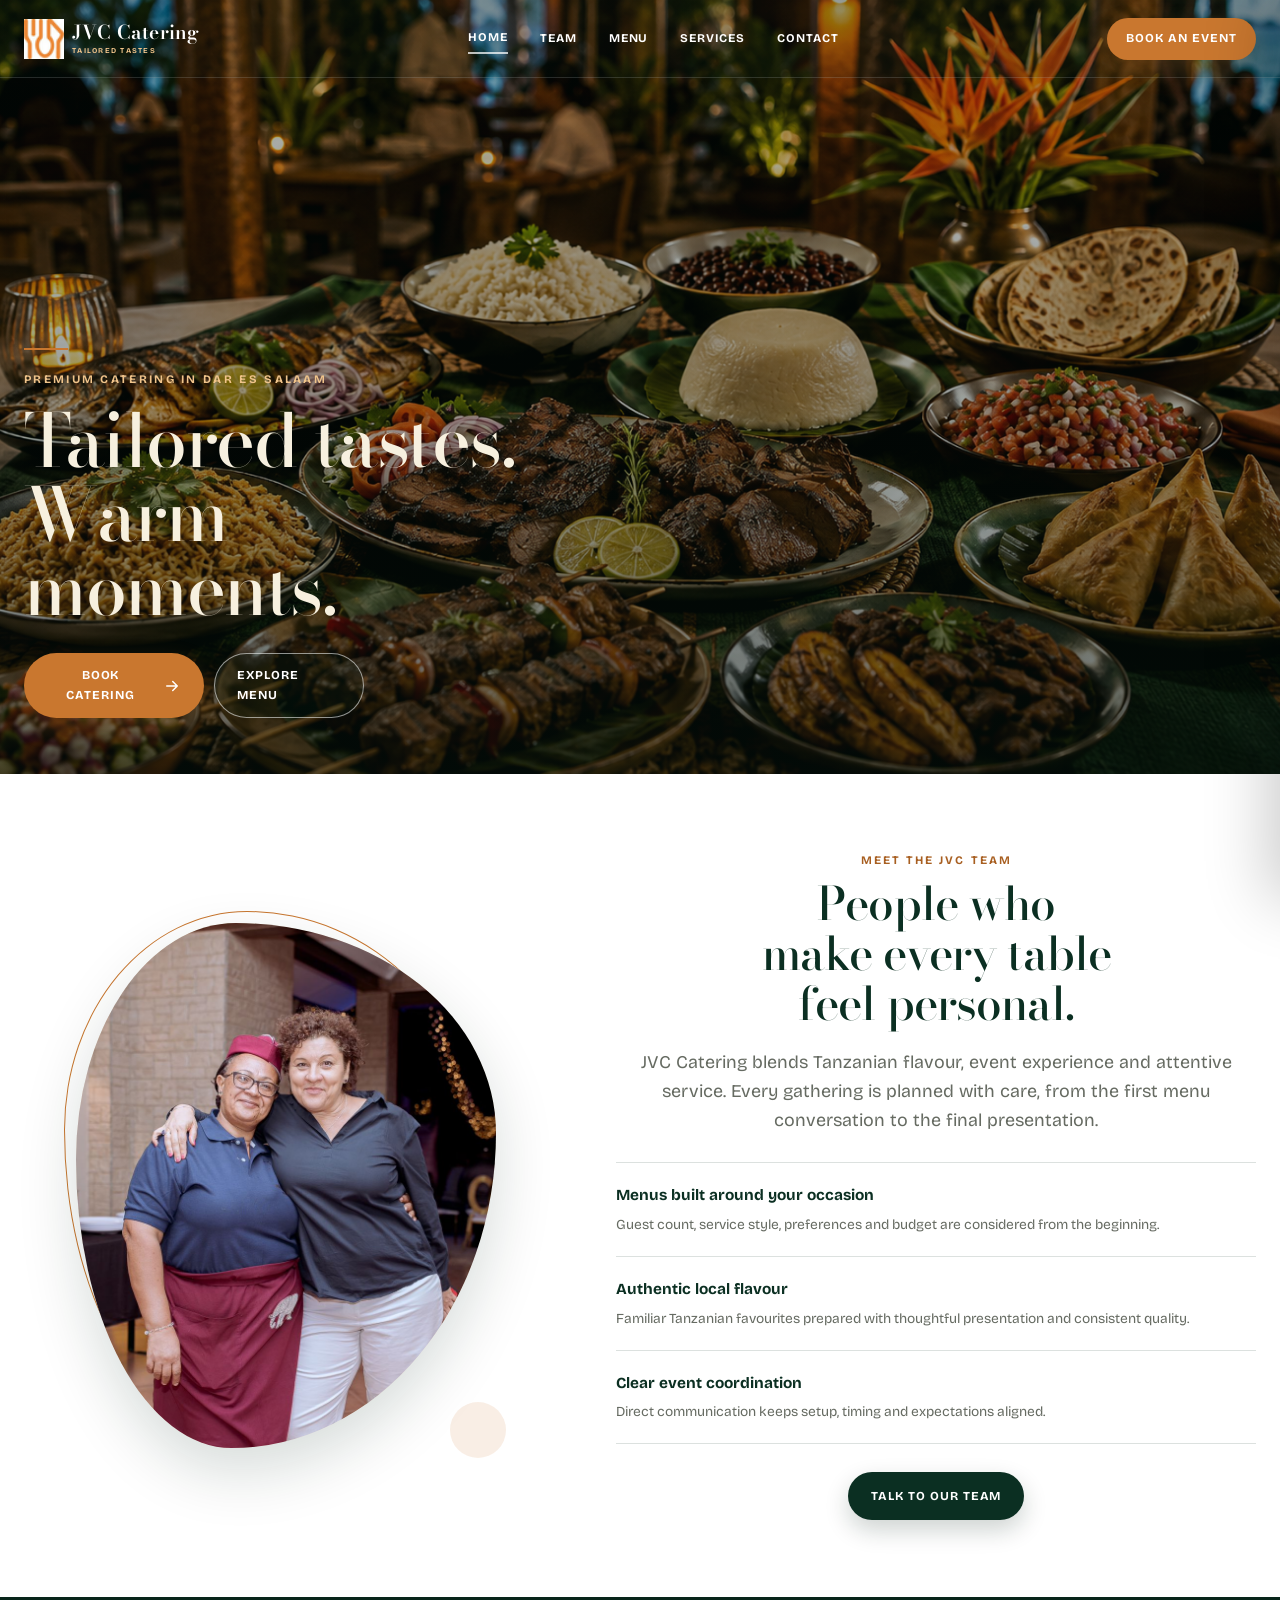
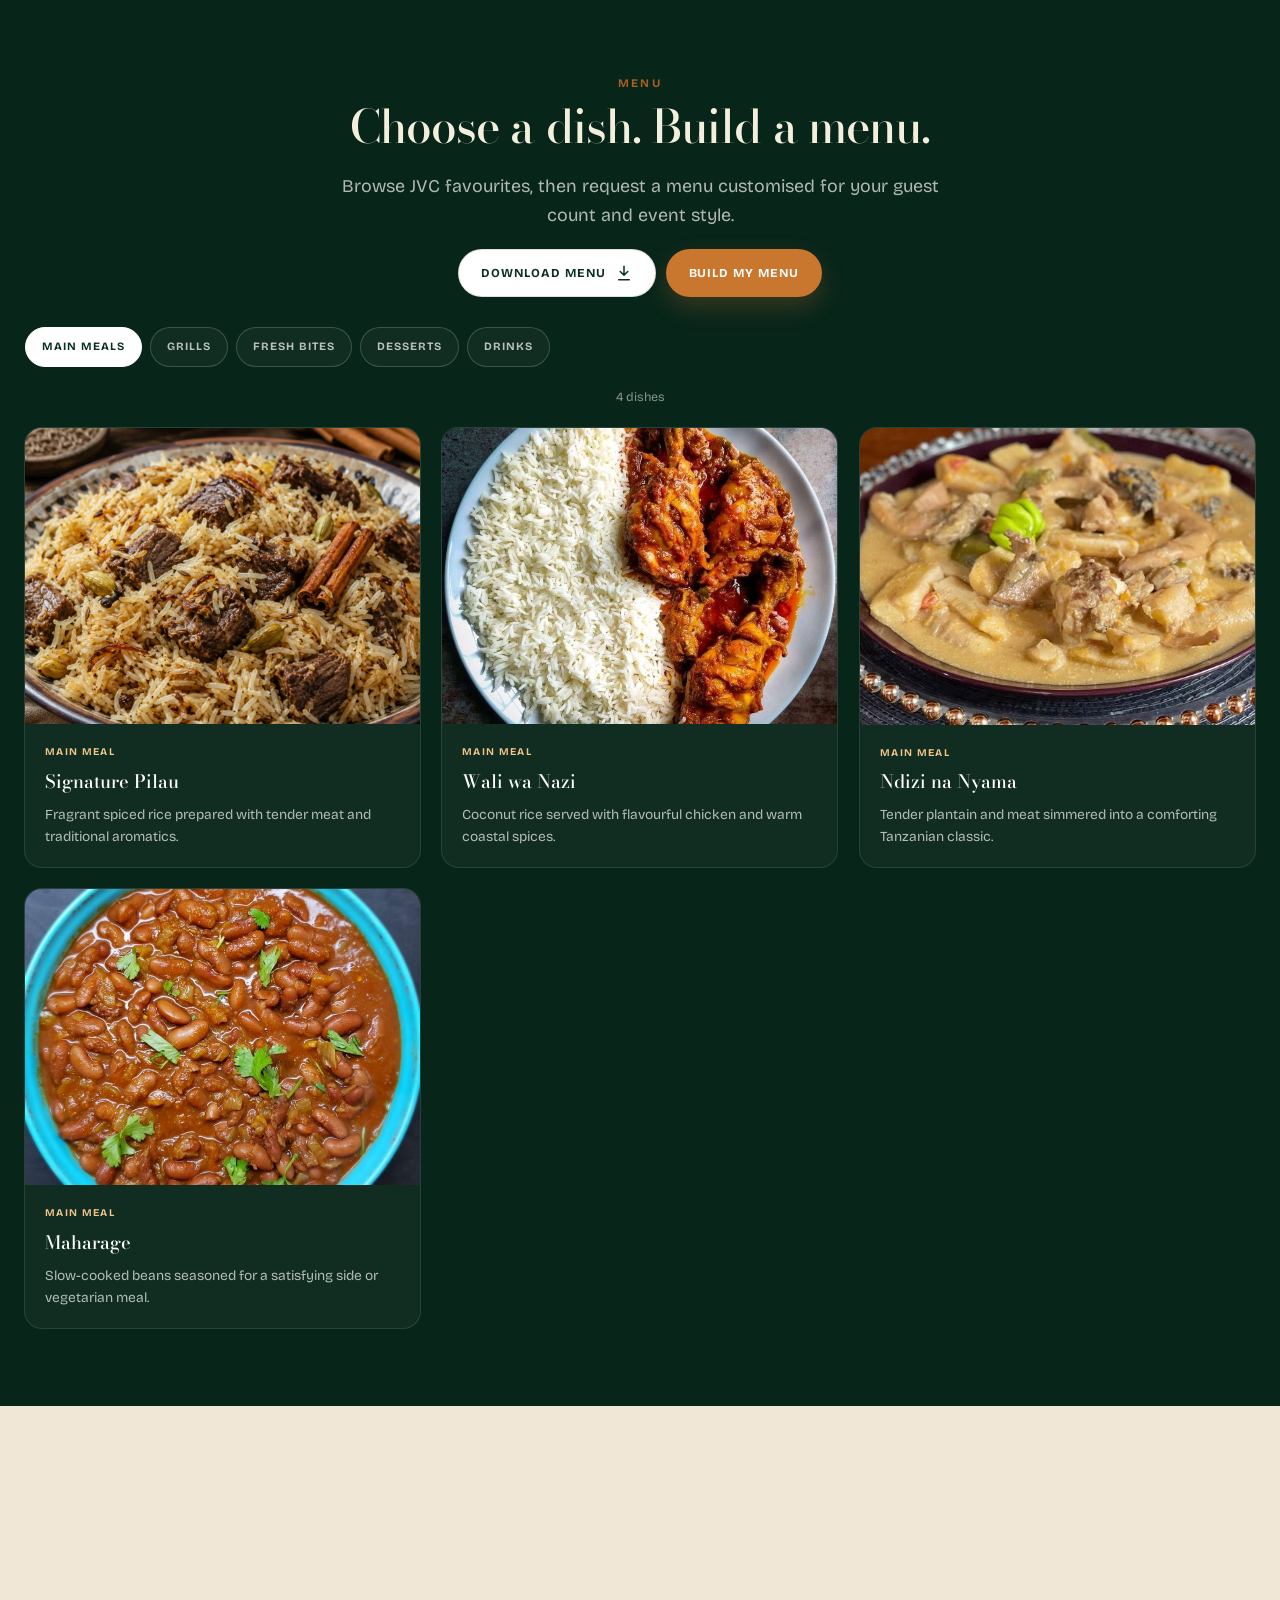
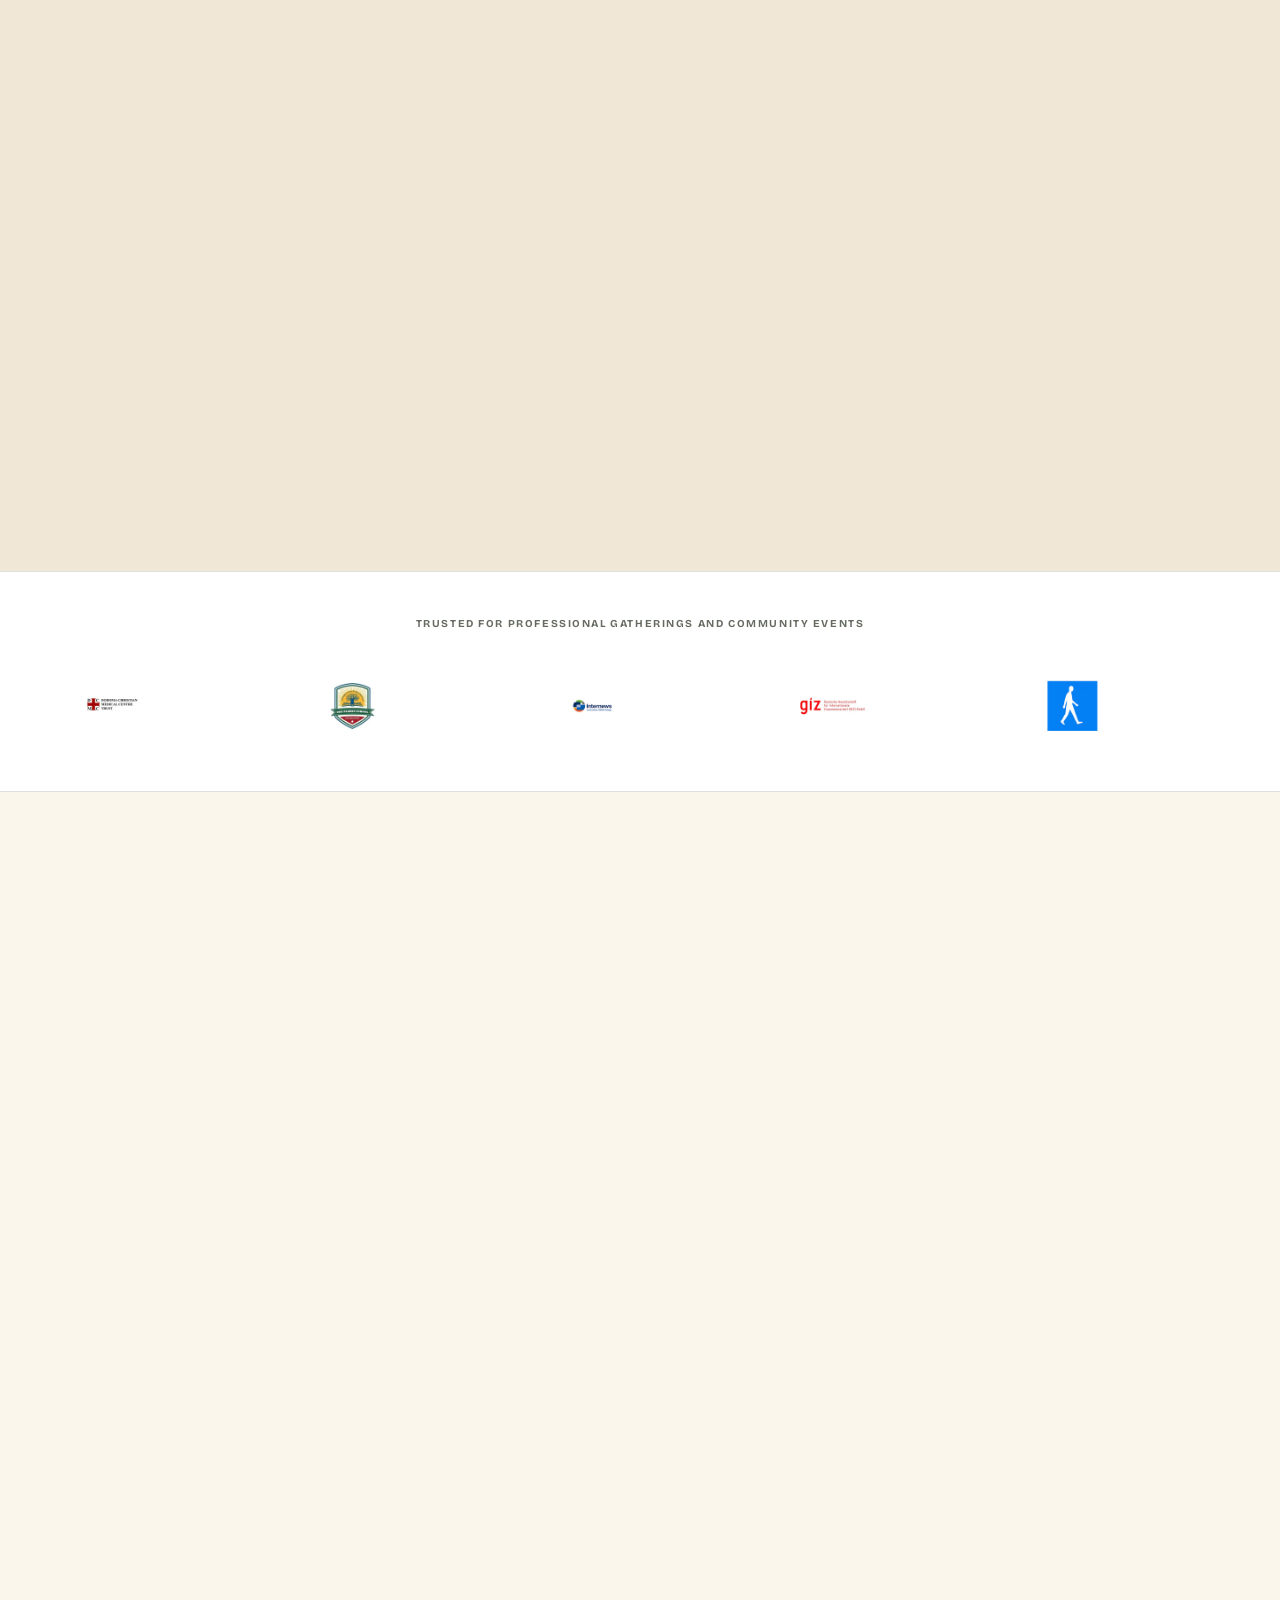
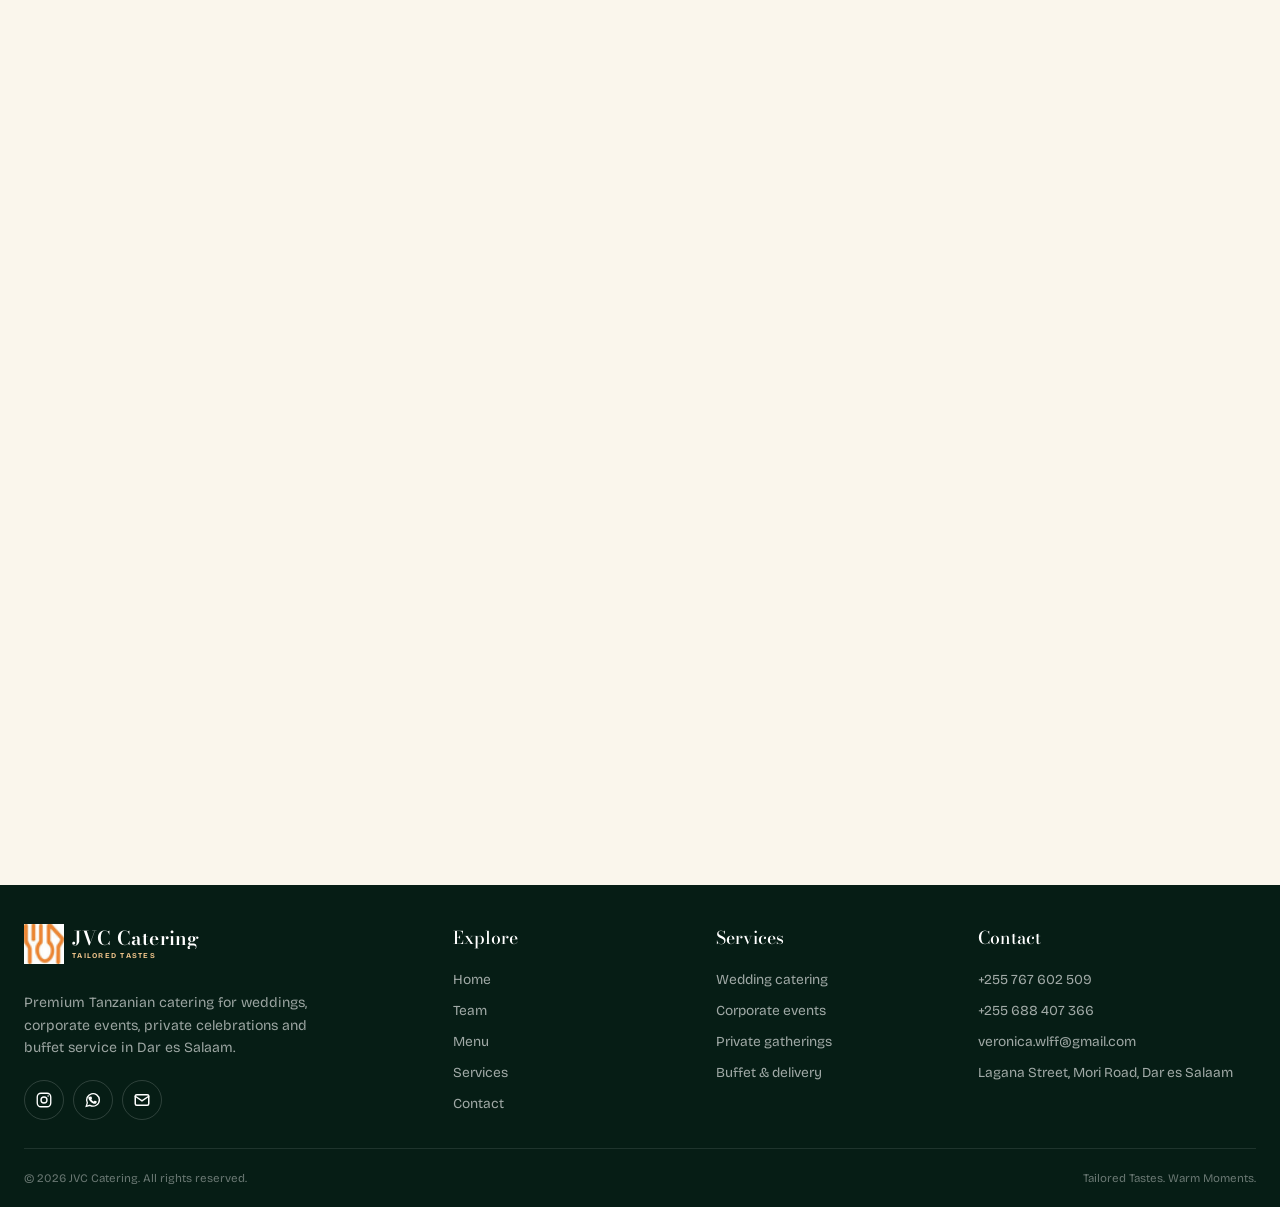
==== commit 060671e5: "Update index.html" ====
--- a/index.html
+++ b/index.html
@@ -1,43 +1,67 @@
-<!doctype html>
+<!DOCTYPE html>
 <html lang="en">
 <head>
   <meta charset="utf-8">
   <meta name="viewport" content="width=device-width,initial-scale=1,viewport-fit=cover">
   <script>document.documentElement.classList.add('js');</script>
+
+  <!-- Production SEO: official domain only -->
   <meta name="theme-color" content="#0b2f22">
   <meta name="description" content="JVC Catering creates tailored Tanzanian menus for weddings, corporate events, private gatherings, buffets and delivery in Dar es Salaam.">
-  <meta name="robots" content="index,follow,max-image-preview:large">
+  <meta name="robots" content="index,follow,max-image-preview:large,max-snippet:-1,max-video-preview:-1">
   <title>JVC Catering | Tailored Tastes. Warm Moments.</title>
 
+  <link rel="canonical" href="https://jvccatering.co.tz/">
   <link rel="icon" type="image/png" href="./favicon.png">
   <link rel="apple-touch-icon" href="./Logo/favicon.png">
-  <link rel="canonical" href="https://jvccatering.vercel.app/">
+
+  <!-- Performance -->
   <link rel="preconnect" href="https://fonts.googleapis.com">
   <link rel="preconnect" href="https://fonts.gstatic.com" crossorigin>
   <link href="https://fonts.googleapis.com/css2?family=Bodoni+Moda:opsz,wght@6..96,500;6..96,600&family=Bricolage+Grotesque:opsz,wght@12..96,400;12..96,500;12..96,700&display=swap" rel="stylesheet">
   <link rel="preload" as="image" href="./assets/hero.webp" media="(min-width:760px)" fetchpriority="high">
   <link rel="preload" as="image" href="./assets/hero-mobile.webp" media="(max-width:759px)" fetchpriority="high">
 
+  <!-- Open Graph -->
   <meta property="og:type" content="website">
+  <meta property="og:site_name" content="JVC Catering">
+  <meta property="og:locale" content="en_TZ">
   <meta property="og:title" content="JVC Catering | Tailored Tastes. Warm Moments.">
   <meta property="og:description" content="Premium Tanzanian catering for memorable gatherings in Dar es Salaam.">
-  <meta property="og:image" content="https://jvccatering.vercel.app/assets/hero.webp">
-  <meta property="og:url" content="https://jvccatering.vercel.app/">
-
+  <meta property="og:url" content="https://jvccatering.co.tz/">
+  <meta property="og:image" content="https://jvccatering.co.tz/assets/hero.webp">
+  <meta property="og:image:alt" content="JVC Catering event presentation with Tanzanian dishes">
+
+  <!-- Social sharing -->
+  <meta name="twitter:card" content="summary_large_image">
+  <meta name="twitter:title" content="JVC Catering | Tailored Tastes. Warm Moments.">
+  <meta name="twitter:description" content="Premium Tanzanian catering for memorable gatherings in Dar es Salaam.">
+  <meta name="twitter:image" content="https://jvccatering.co.tz/assets/hero.webp">
+
+  <!-- Structured data -->
   <script type="application/ld+json">
   {
-    "@context":"https://schema.org",
-    "@type":"CateringBusiness",
-    "name":"JVC Catering",
-    "url":"https://jvccatering.vercel.app/",
-    "image":"https://jvccatering.vercel.app/assets/hero.webp",
-    "description":"Tailored Tanzanian catering for weddings, corporate events, private gatherings, buffets and delivery.",
-    "telephone":["+255767602509","+255688407366"],
-    "email":"veronica.wlff@gmail.com",
-    "address":{"@type":"PostalAddress","streetAddress":"Lagana Street, Mori Road","addressLocality":"Dar es Salaam","postalCode":"16102","addressCountry":"TZ"},
-    "sameAs":["https://instagram.com/jvc.catering._tz"]
+    "@context": "https://schema.org",
+    "@type": "CateringBusiness",
+    "@id": "https://jvccatering.co.tz/#business",
+    "name": "JVC Catering",
+    "url": "https://jvccatering.co.tz/",
+    "image": "https://jvccatering.co.tz/assets/hero.webp",
+    "description": "Tailored Tanzanian catering for weddings, corporate events, private gatherings, buffets and delivery.",
+    "telephone": ["+255767602509", "+255688407366"],
+    "email": "veronica.wlff@gmail.com",
+    "address": {
+      "@type": "PostalAddress",
+      "streetAddress": "Lagana Street, Mori Road",
+      "addressLocality": "Dar es Salaam",
+      "postalCode": "16102",
+      "addressCountry": "TZ"
+    },
+    "sameAs": ["https://instagram.com/jvc.catering._tz"]
   }
   </script>
+
+
 
   <style>
     /* ==========================================================
@@ -259,15 +283,68 @@
     /* ==========================================================
        9. CLIENTS
        ========================================================== */
-    .clients{padding-block:var(--space-lg);border-block:1px solid var(--line);background:#fff;overflow:hidden}
-    .clients__label{margin:0 0 var(--space-sm);text-align:center;color:var(--muted);font-size:.66rem;font-weight:700;letter-spacing:.15em;text-transform:uppercase;padding-inline:8px}
-    .logo-marquee{position:relative;overflow:hidden;-webkit-mask-image:linear-gradient(to right,transparent,#000 8%,#000 92%,transparent);mask-image:linear-gradient(to right,transparent,#000 8%,#000 92%,transparent)}
-    .logo-track{display:flex;align-items:center;gap:var(--space-sm);width:max-content;animation:marqueeLeft 36s linear infinite;will-change:transform}
+    .clients{
+      padding-block:clamp(1.75rem,4vw,2.75rem);
+      border-block:1px solid var(--line);
+      background:#fff;
+      overflow:hidden;
+    }
+    .clients__label{
+      margin:0 0 clamp(1.25rem,3vw,2rem);
+      padding-inline:8px;
+      text-align:center;
+      color:var(--muted);
+      font-size:.66rem;
+      font-weight:700;
+      letter-spacing:.15em;
+      text-transform:uppercase;
+    }
+
+    /* Partner marquee: clean, unboxed logos shown in their original artwork */
+    .logo-marquee{
+      position:relative;
+      width:100%;
+      overflow:hidden;
+    }
+    .logo-track{
+      display:flex;
+      align-items:center;
+      gap:clamp(2rem,5vw,4.5rem);
+      width:max-content;
+      padding-block:8px;
+      animation:marqueeLeft 38s linear infinite;
+      will-change:transform;
+    }
     .logo-track:focus-within{animation-play-state:paused}
     @media (hover:hover){.logo-track:hover{animation-play-state:paused}}
     @keyframes marqueeLeft{from{transform:translateX(0)}to{transform:translateX(-50%)}}
-    .logo-item{display:grid;place-items:center;flex:0 0 auto;width:128px;min-height:72px;padding:var(--space-sm);border:1px solid var(--line);border-radius:var(--radius-sm);background:var(--cream)}
-    .logo-item img{max-width:100%;max-height:34px;object-fit:contain}
+
+    /* Invisible sizing slots only — no cards, borders, fills or shadows */
+    .logo-item{
+      display:flex;
+      align-items:center;
+      justify-content:center;
+      flex:0 0 auto;
+      width:clamp(112px,12vw,164px);
+      min-height:58px;
+      padding:0;
+      margin:0;
+      border:0;
+      border-radius:0;
+      background:transparent;
+      box-shadow:none;
+    }
+    .logo-item img{
+      display:block;
+      width:auto;
+      height:auto;
+      max-width:100%;
+      max-height:52px;
+      object-fit:contain;
+      object-position:center;
+      filter:none;
+      opacity:1;
+    }
 
     /* ==========================================================
        10. CONTACT / FORM + SEPARATE MAP
@@ -362,8 +439,8 @@
       .brand__name{font-size:1.2rem}
       .brand__tag{font-size:.46rem}
       .menu-toggle{width:44px;height:44px}
-      .logo-item{width:170px;min-height:84px}
-      .logo-item img{max-height:40px}
+      .logo-item{width:clamp(130px,14vw,174px);min-height:66px}
+      .logo-item img{max-height:58px}
       .contact-grid{padding:var(--space-lg)}
       .map-card__frame{height:380px}
     }
@@ -378,7 +455,8 @@
       .contact-grid{grid-template-columns:.78fr 1.22fr;gap:var(--space-xl);align-items:start}
       .contact-info{padding:var(--space-md)}
       .footer-main{grid-template-columns:1.4fr .8fr .8fr 1fr}
-      .logo-item{width:190px}
+      .logo-item{width:176px}
+      .logo-item img{max-height:62px}
     }
 
     @media (min-width:1100px){
@@ -395,7 +473,7 @@
       *,*::before,*::after{animation-duration:.01ms!important;animation-iteration-count:1!important;transition-duration:.01ms!important;scroll-behavior:auto!important}
       .js .reveal{opacity:1;transform:none}
       .logo-track{animation:none!important;transform:none!important;flex-wrap:wrap;justify-content:center;width:auto!important}
-      .logo-marquee{overflow:visible;-webkit-mask-image:none;mask-image:none}
+      .logo-marquee{overflow:visible}
       .logo-track [aria-hidden="true"]{display:none}
     }
   </style>
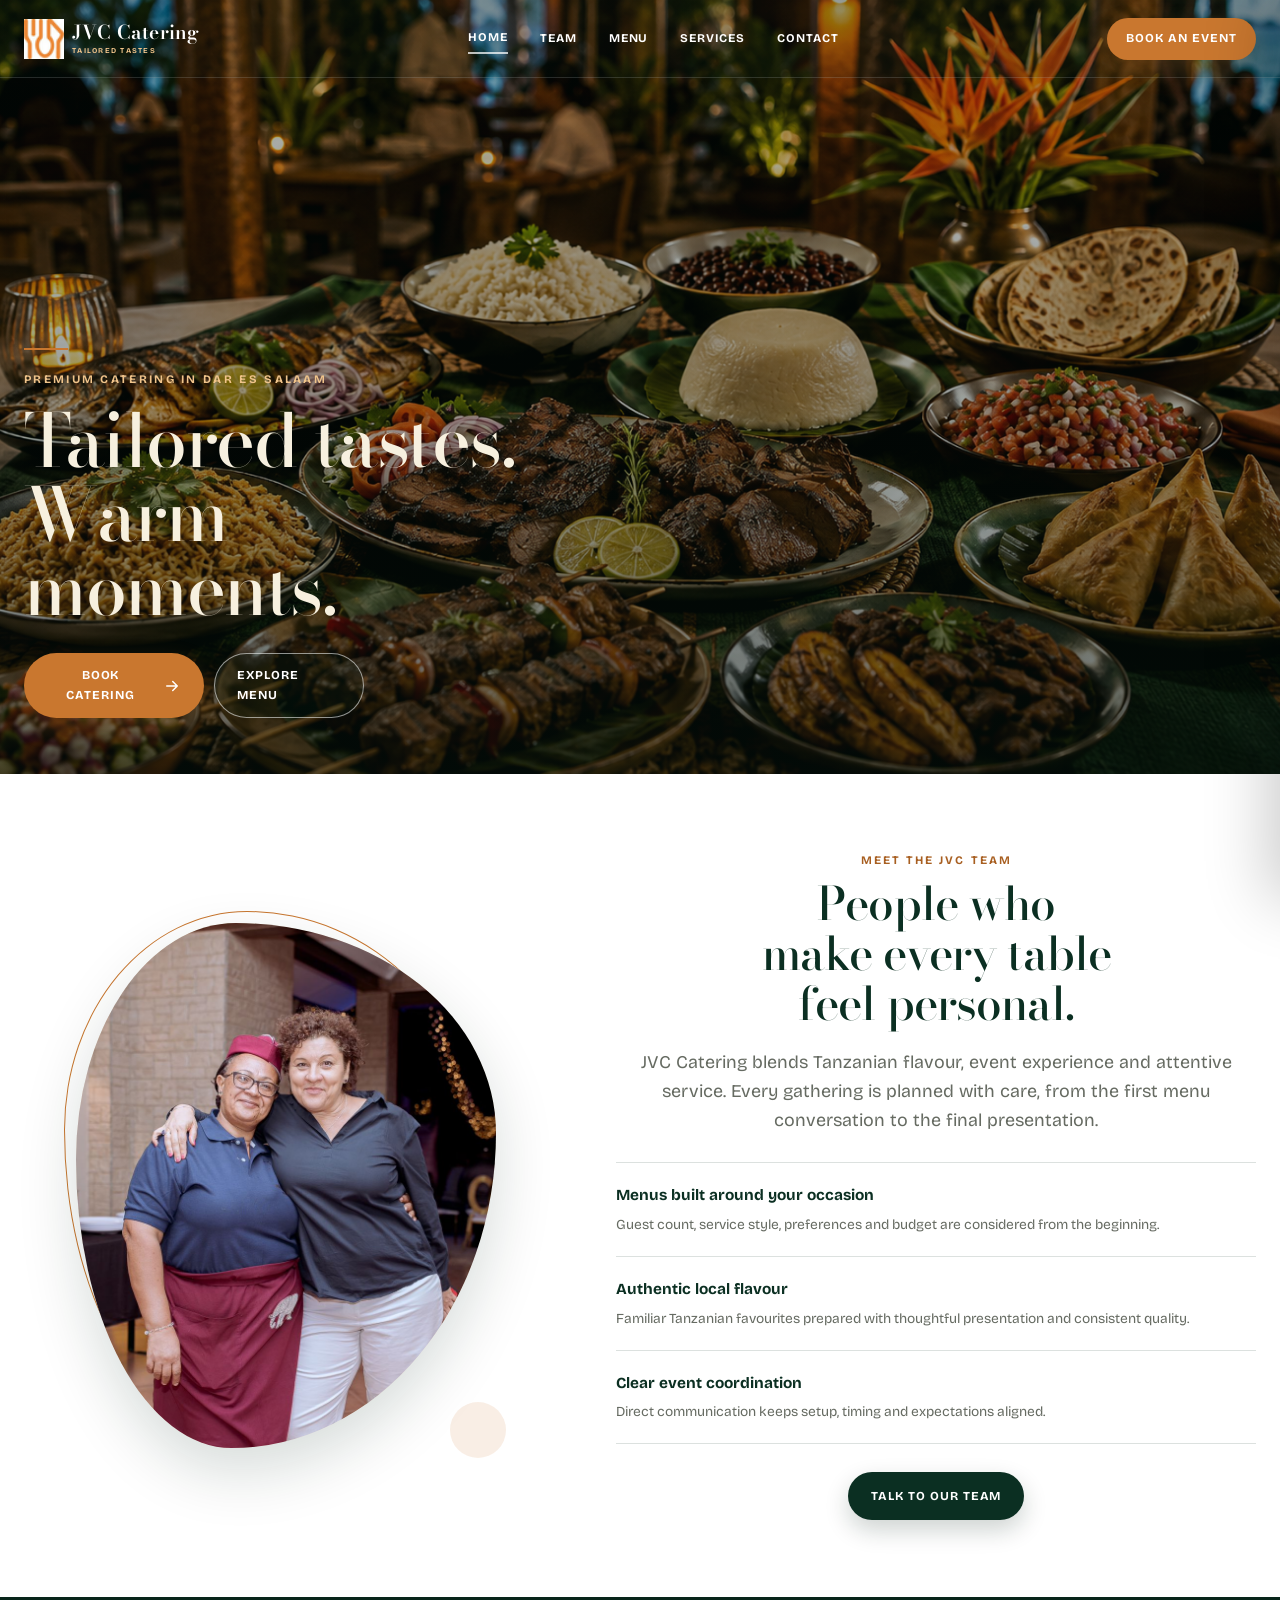
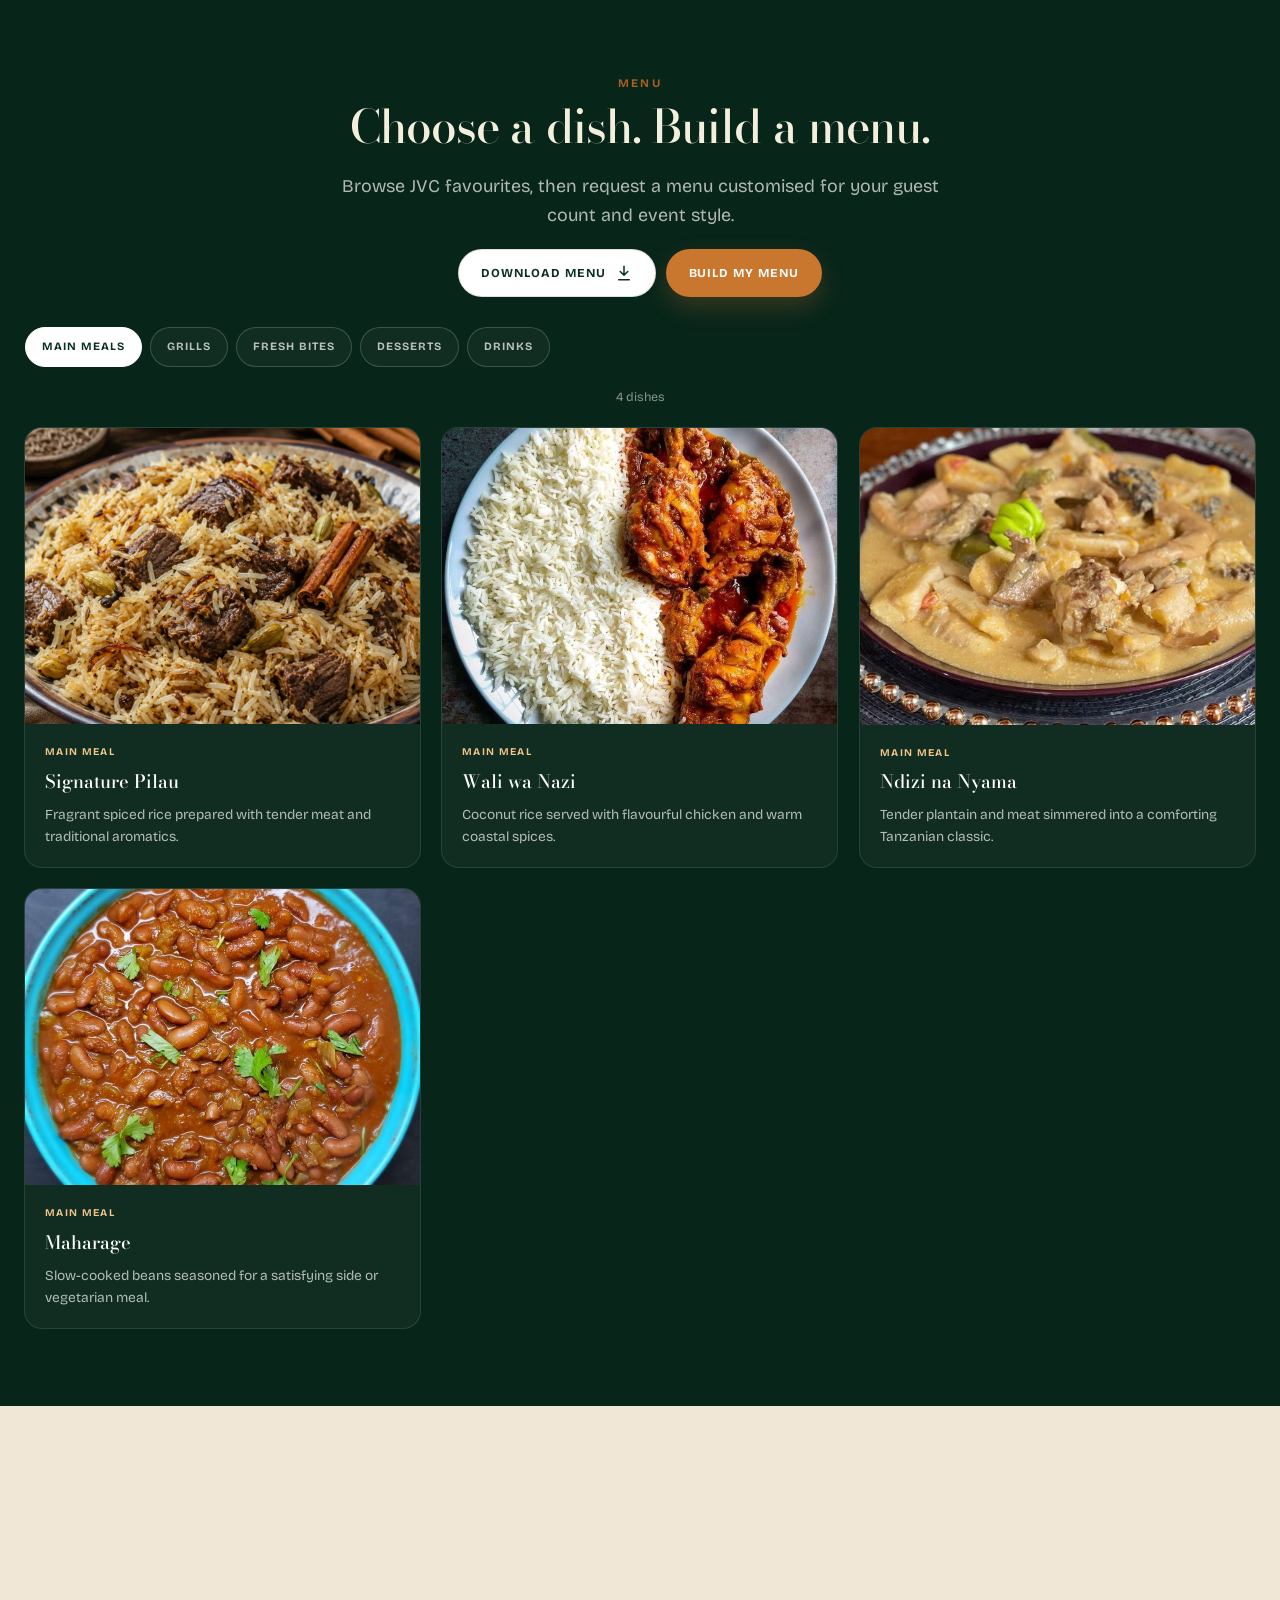
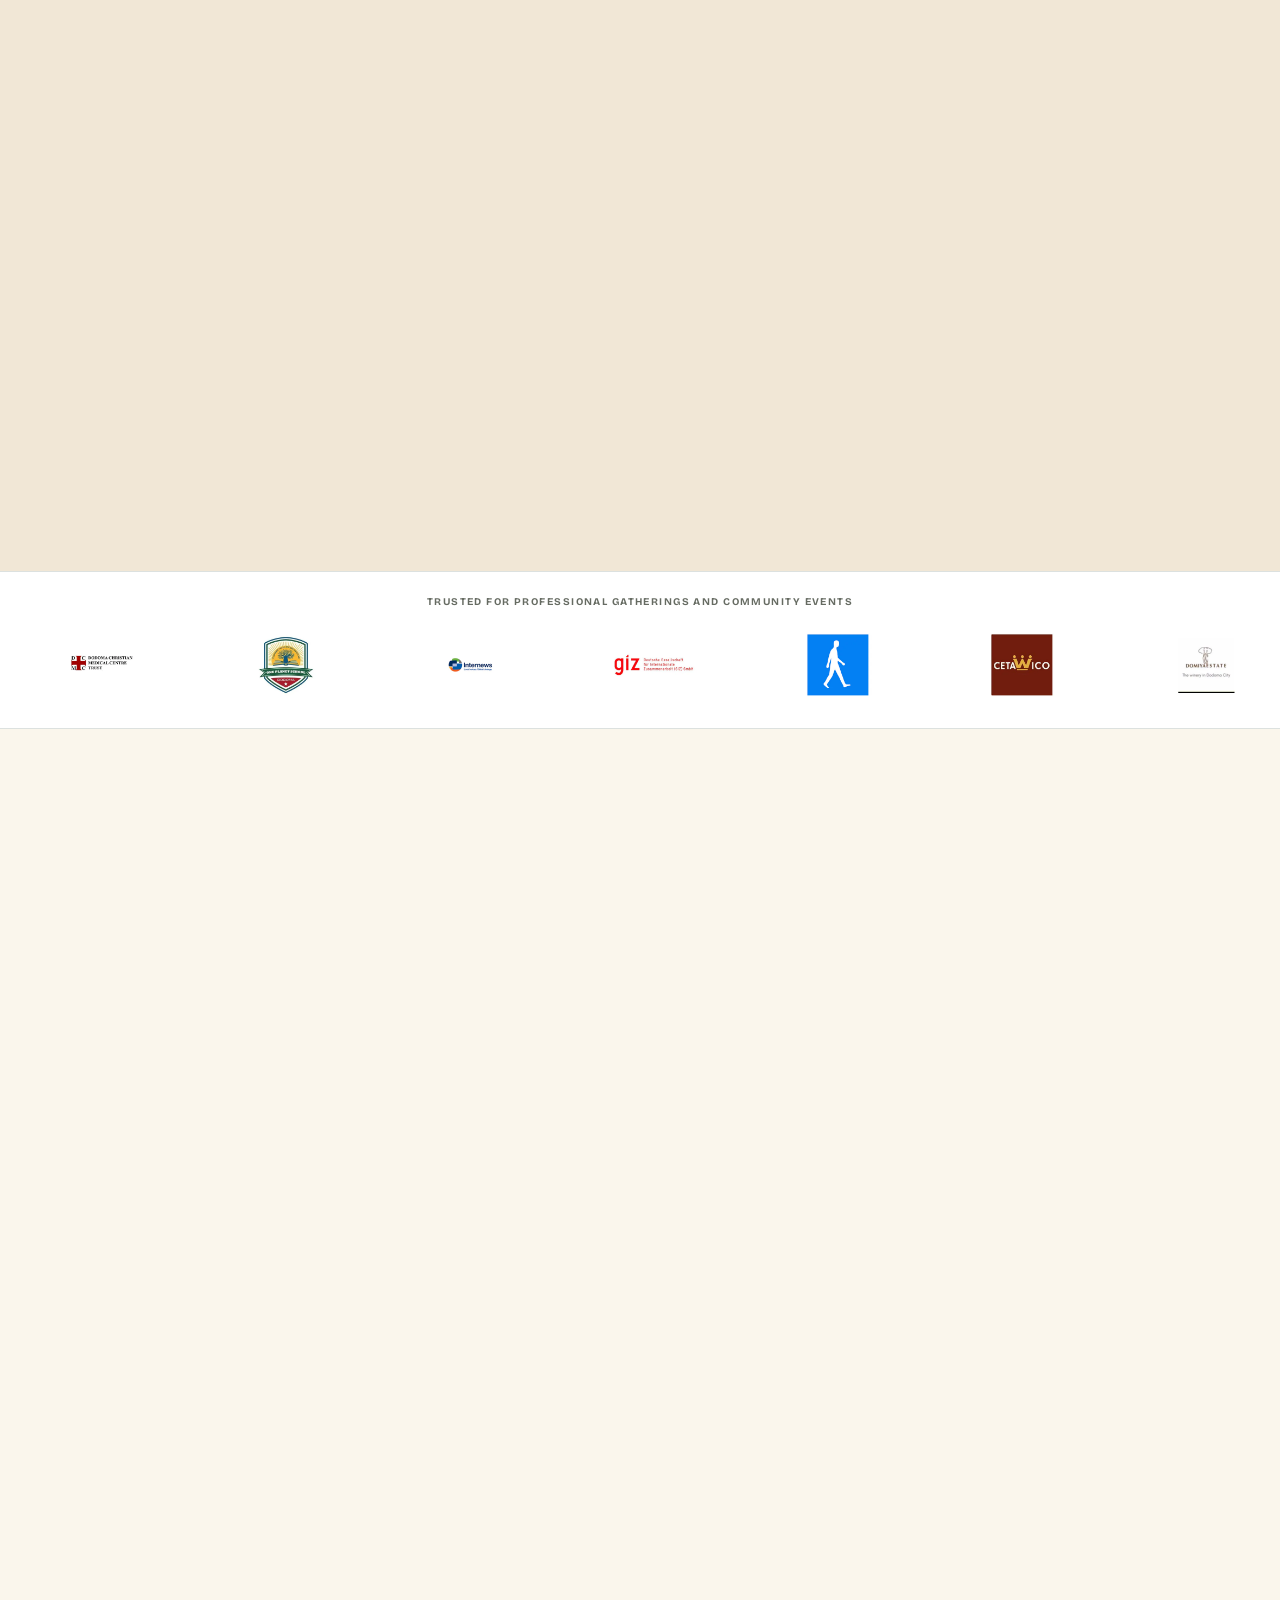
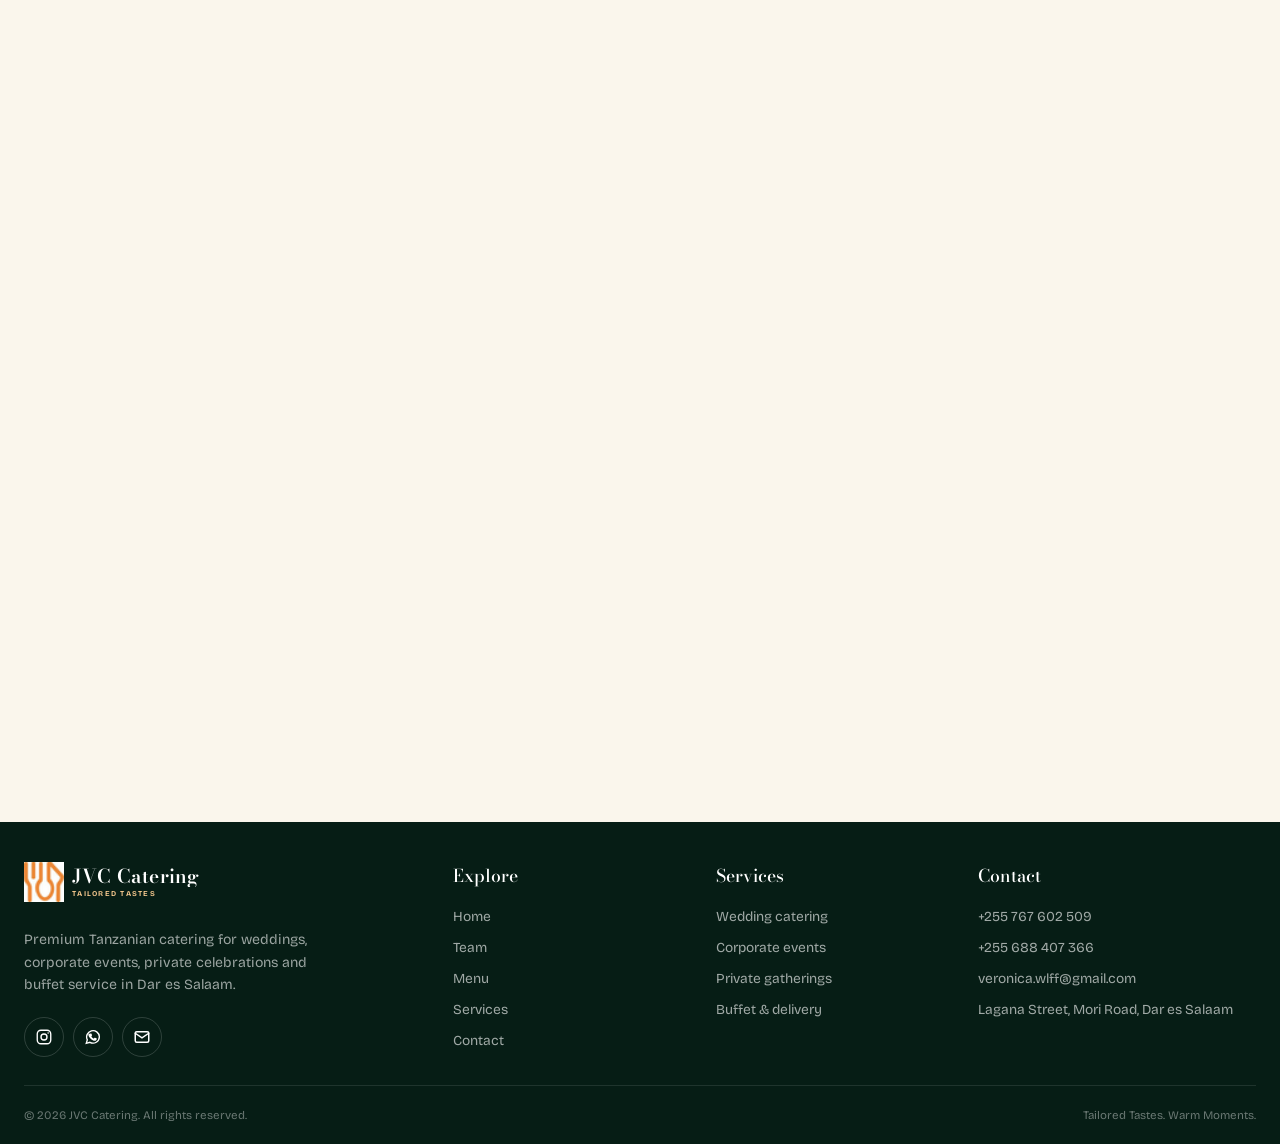
==== commit 6139aa4f: "Update index.html" ====
--- a/index.html
+++ b/index.html
@@ -281,26 +281,28 @@
     .service-card__action{padding-top:var(--space-sm)}
 
     /* ==========================================================
-       9. CLIENTS
+       9. CLIENTS / PARTNER LOGO MARQUEE
        ========================================================== */
     .clients{
-      padding-block:clamp(1.75rem,4vw,2.75rem);
+      --logo-gap:clamp(1rem,2.2vw,1.75rem);
+      padding-block:clamp(1rem,2.2vw,1.45rem);
       border-block:1px solid var(--line);
       background:#fff;
       overflow:hidden;
     }
     .clients__label{
-      margin:0 0 clamp(1.25rem,3vw,2rem);
-      padding-inline:8px;
+      margin:0 0 clamp(.7rem,1.8vw,1rem);
+      padding-inline:12px;
       text-align:center;
       color:var(--muted);
-      font-size:.66rem;
+      font-size:.64rem;
       font-weight:700;
-      letter-spacing:.15em;
+      letter-spacing:.14em;
+      line-height:1.35;
       text-transform:uppercase;
     }
 
-    /* Partner marquee: clean, unboxed logos shown in their original artwork */
+    /* Compact, seamless marquee — logos float directly on white */
     .logo-marquee{
       position:relative;
       width:100%;
@@ -309,24 +311,33 @@
     .logo-track{
       display:flex;
       align-items:center;
-      gap:clamp(2rem,5vw,4.5rem);
+      gap:var(--logo-gap);
       width:max-content;
-      padding-block:8px;
-      animation:marqueeLeft 38s linear infinite;
+      padding-block:2px;
+      animation:marqueeLeft 30s linear infinite;
       will-change:transform;
+      backface-visibility:hidden;
     }
     .logo-track:focus-within{animation-play-state:paused}
     @media (hover:hover){.logo-track:hover{animation-play-state:paused}}
-    @keyframes marqueeLeft{from{transform:translateX(0)}to{transform:translateX(-50%)}}
-
-    /* Invisible sizing slots only — no cards, borders, fills or shadows */
+
+    /*
+      There are two identical 9-logo sequences in the markup.
+      Half the track misses half a gap, so subtracting half the gap
+      makes the loop meet perfectly with no visible jump.
+    */
+    @keyframes marqueeLeft{
+      from{transform:translate3d(0,0,0)}
+      to{transform:translate3d(calc(-50% - (var(--logo-gap) / 2)),0,0)}
+    }
+
     .logo-item{
       display:flex;
       align-items:center;
       justify-content:center;
       flex:0 0 auto;
-      width:clamp(112px,12vw,164px);
-      min-height:58px;
+      width:clamp(112px,10.5vw,148px);
+      min-height:62px;
       padding:0;
       margin:0;
       border:0;
@@ -339,11 +350,19 @@
       width:auto;
       height:auto;
       max-width:100%;
-      max-height:52px;
+      max-height:66px;
       object-fit:contain;
       object-position:center;
       filter:none;
       opacity:1;
+    }
+
+    /* Give wide wordmark-style logos enough visual presence without cropping. */
+    .logo-item img[src*="tai.webp"],
+    .logo-item img[src*="internews.webp"],
+    .logo-item img[src*="domiya.webp"]{
+      max-width:146px;
+      max-height:70px;
     }
 
     /* ==========================================================
@@ -439,8 +458,8 @@
       .brand__name{font-size:1.2rem}
       .brand__tag{font-size:.46rem}
       .menu-toggle{width:44px;height:44px}
-      .logo-item{width:clamp(130px,14vw,174px);min-height:66px}
-      .logo-item img{max-height:58px}
+      .logo-item{width:148px;min-height:68px}
+      .logo-item img{max-height:72px}
       .contact-grid{padding:var(--space-lg)}
       .map-card__frame{height:380px}
     }
@@ -455,8 +474,8 @@
       .contact-grid{grid-template-columns:.78fr 1.22fr;gap:var(--space-xl);align-items:start}
       .contact-info{padding:var(--space-md)}
       .footer-main{grid-template-columns:1.4fr .8fr .8fr 1fr}
-      .logo-item{width:176px}
-      .logo-item img{max-height:62px}
+      .logo-item{width:156px;min-height:72px}
+      .logo-item img{max-height:76px}
     }
 
     @media (min-width:1100px){
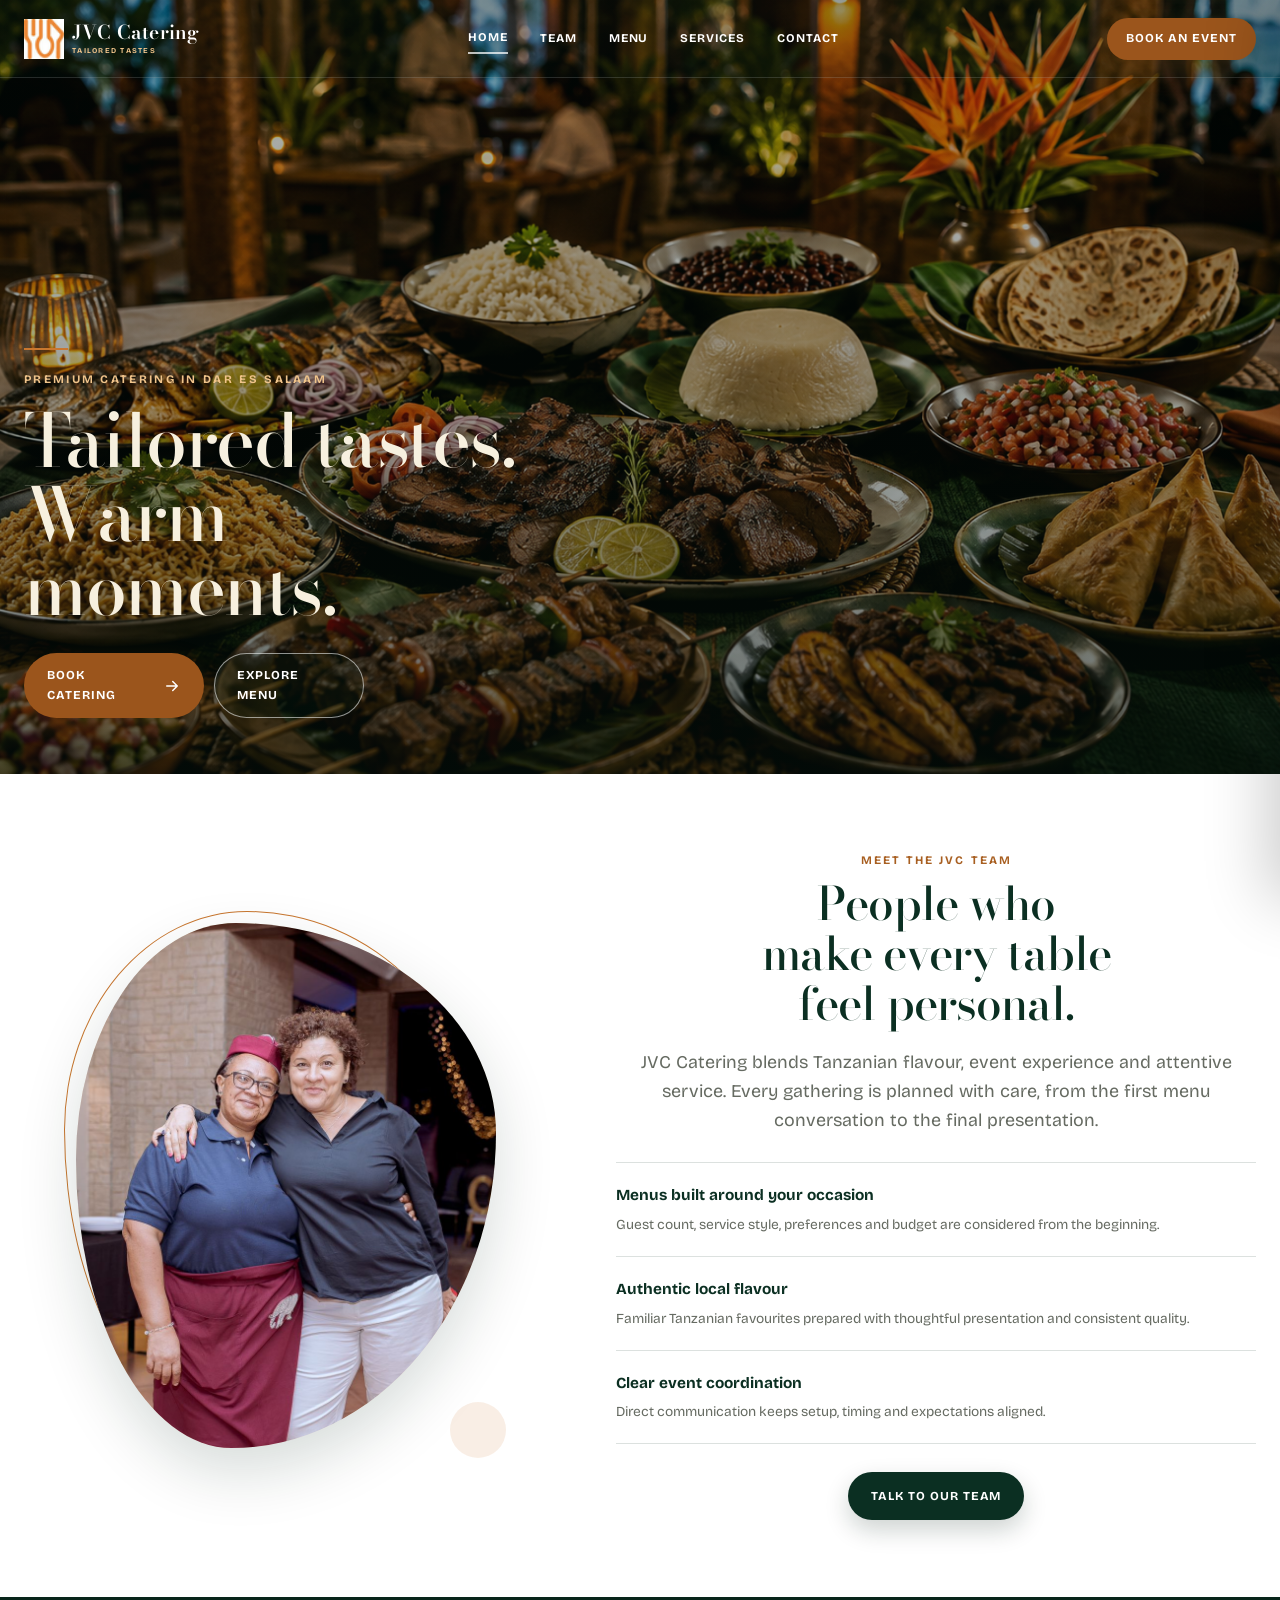
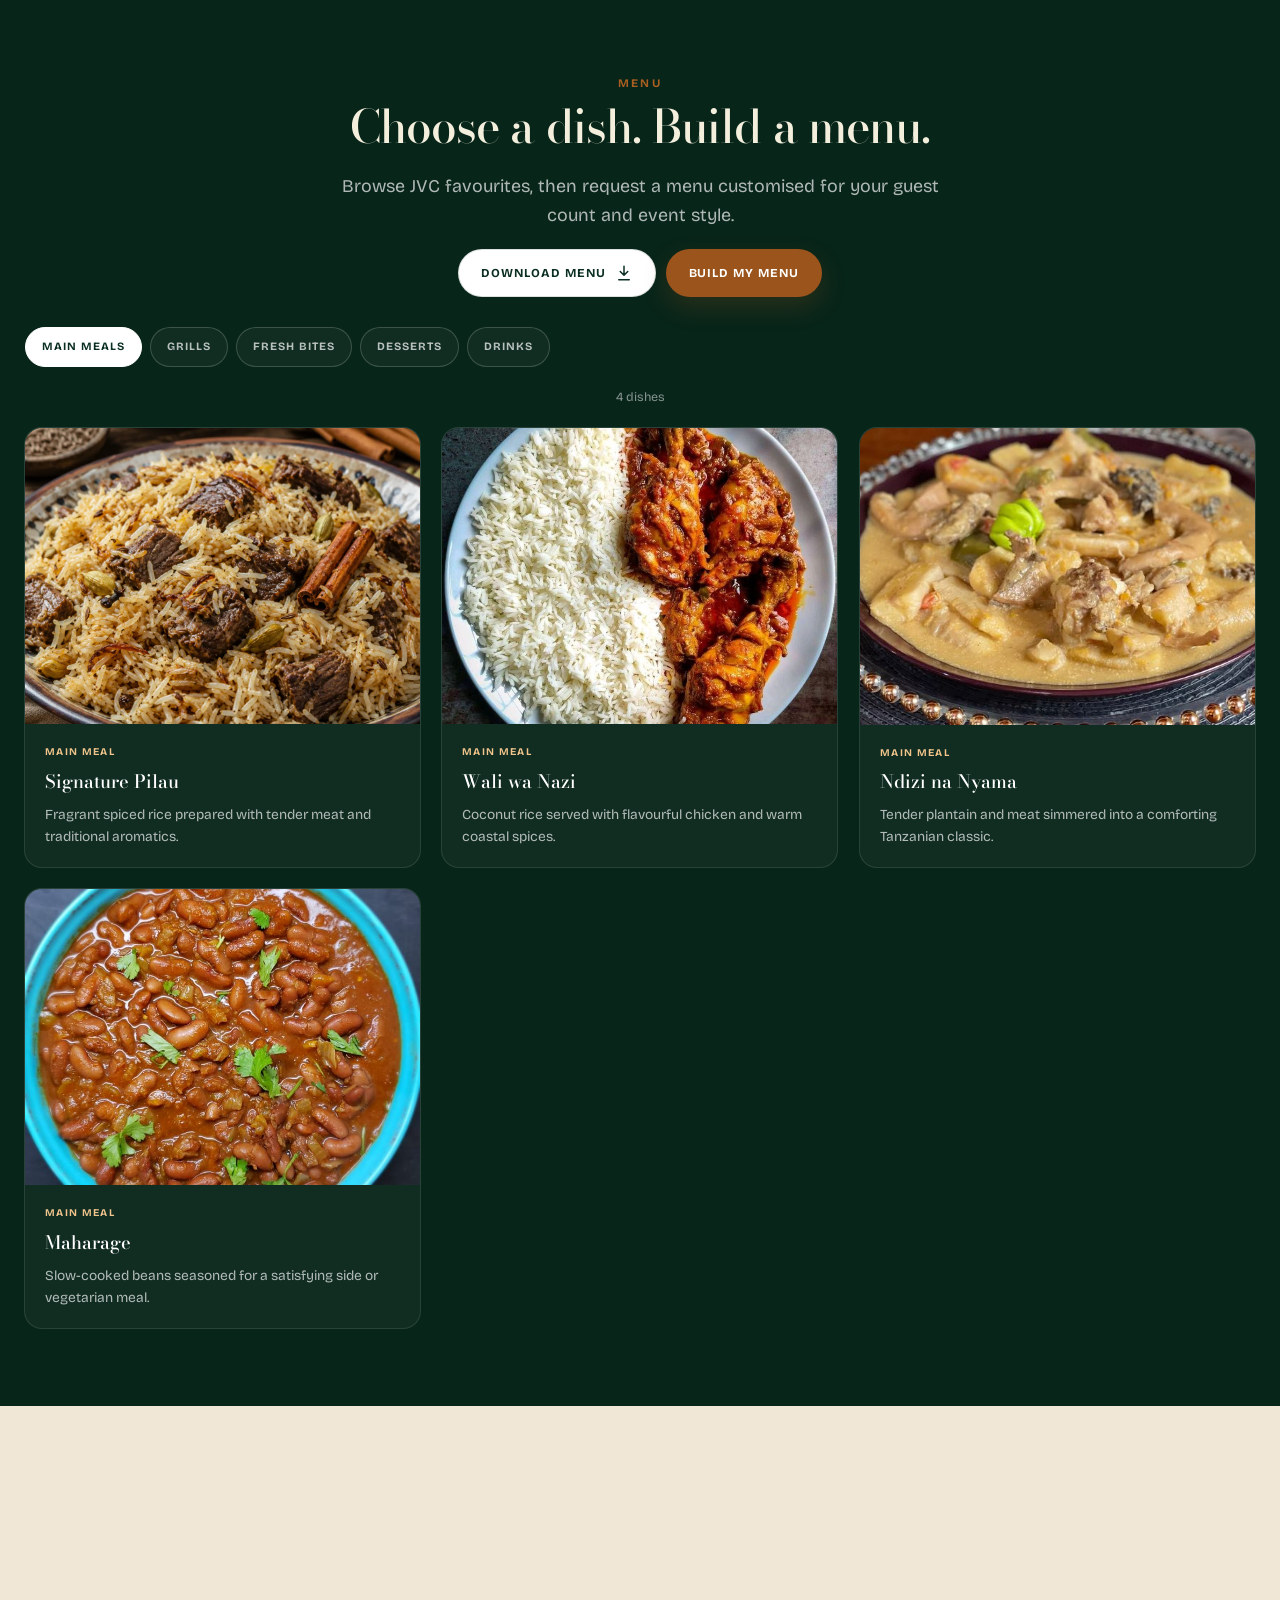
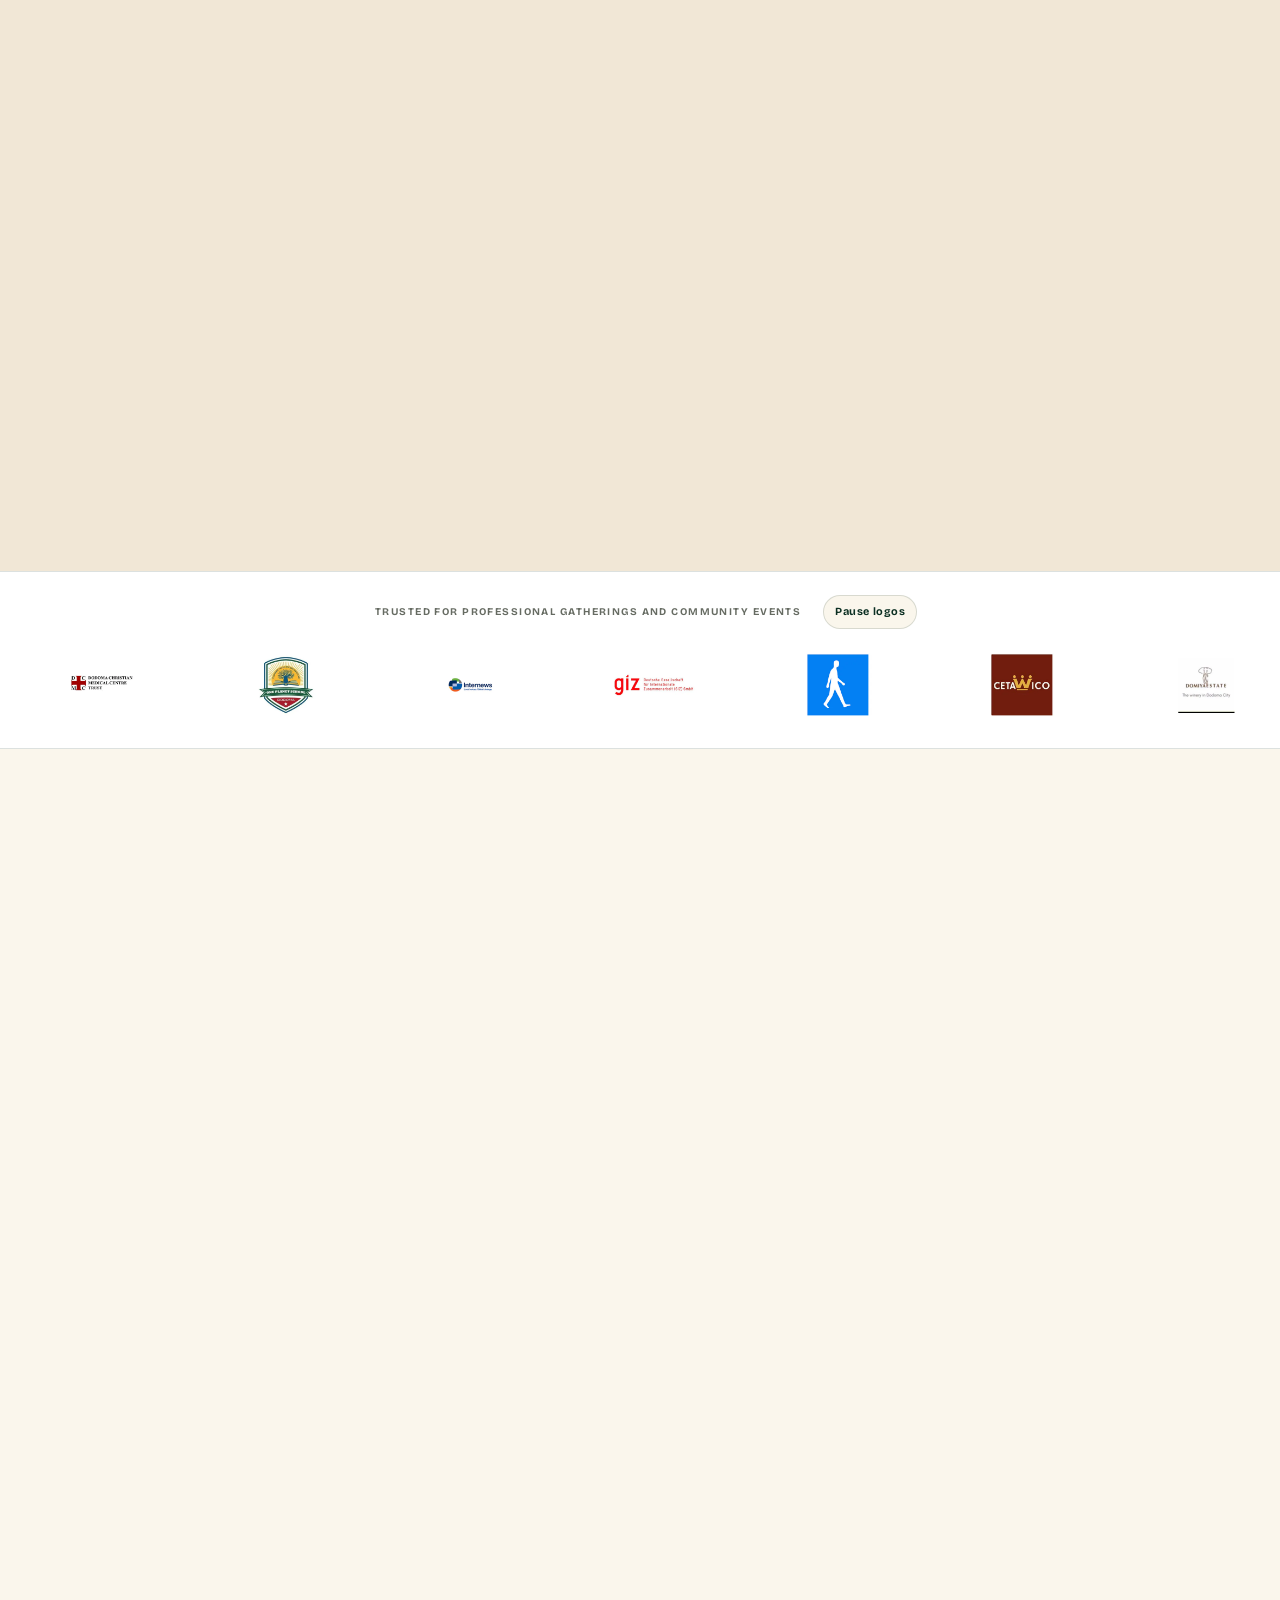
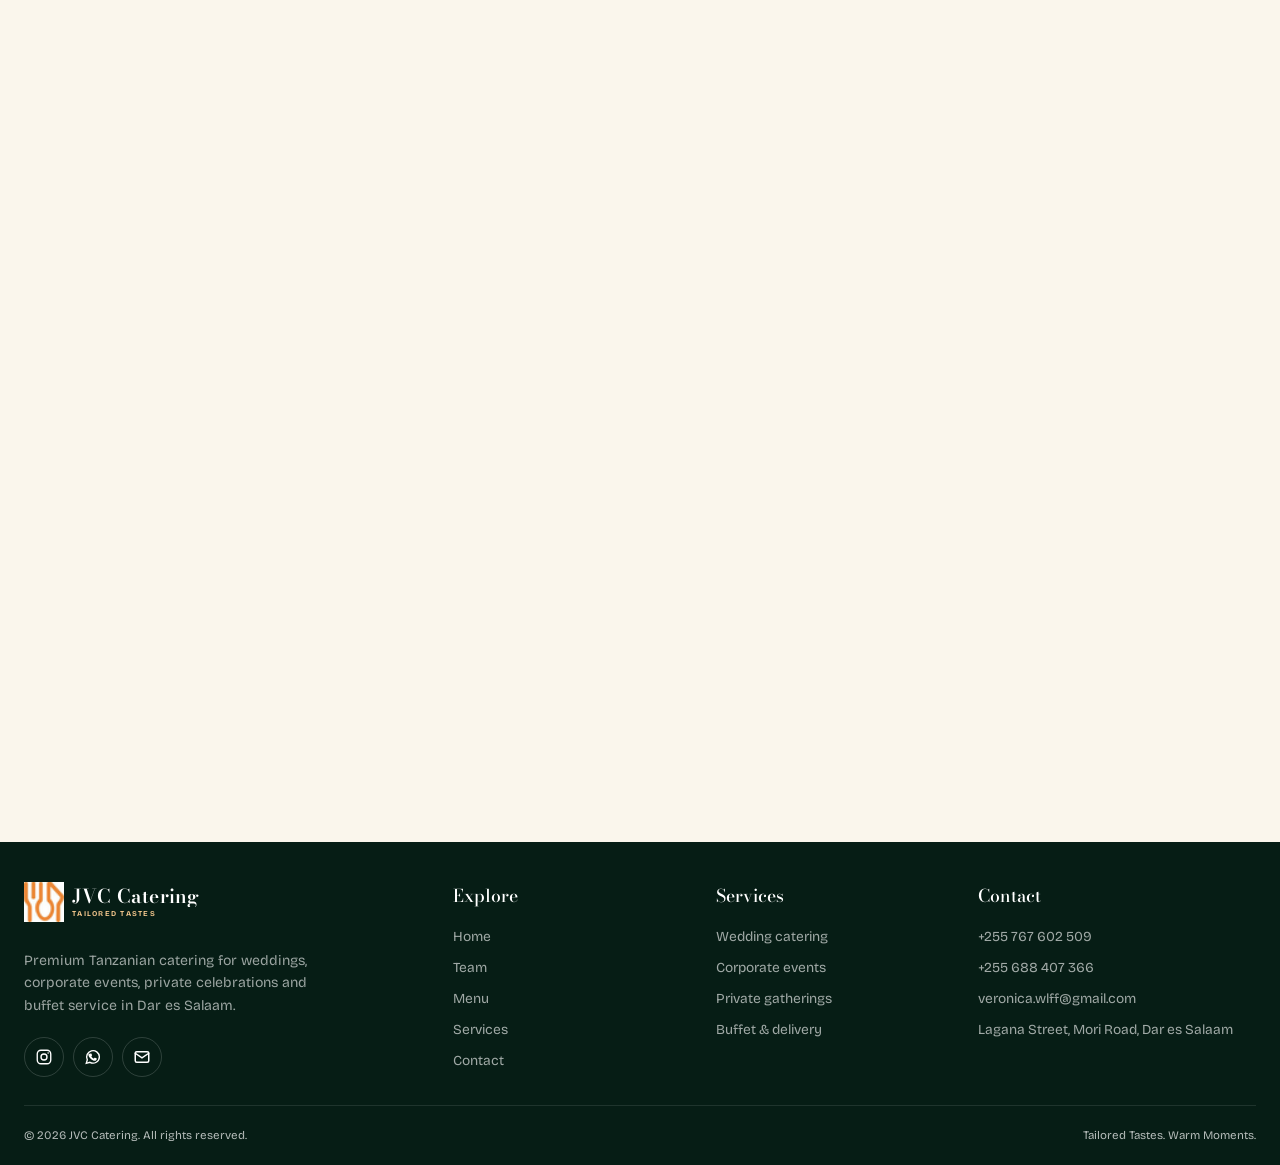
==== commit 753de141: "Update index.html" ====
--- a/index.html
+++ b/index.html
@@ -1,9 +1,16 @@
 <!DOCTYPE html>
-<html lang="en">
+<html lang="en-TZ">
 <head>
   <meta charset="utf-8">
   <meta name="viewport" content="width=device-width,initial-scale=1,viewport-fit=cover">
-  <script>document.documentElement.classList.add('js');</script>
+  <script>
+    document.documentElement.classList.add('js');
+    window.setTimeout(() => {
+      if (!document.documentElement.classList.contains('js-ready')) {
+        document.documentElement.classList.add('js-failsafe');
+      }
+    }, 2500);
+  </script>
 
   <!-- Production SEO: official domain only -->
   <meta name="theme-color" content="#0b2f22">
@@ -12,13 +19,14 @@
   <title>JVC Catering | Tailored Tastes. Warm Moments.</title>
 
   <link rel="canonical" href="https://jvccatering.co.tz/">
-  <link rel="icon" type="image/png" href="./favicon.png">
+  <link rel="icon" type="image/png" href="./Logo/favicon.png">
   <link rel="apple-touch-icon" href="./Logo/favicon.png">
 
   <!-- Performance -->
   <link rel="preconnect" href="https://fonts.googleapis.com">
   <link rel="preconnect" href="https://fonts.gstatic.com" crossorigin>
-  <link href="https://fonts.googleapis.com/css2?family=Bodoni+Moda:opsz,wght@6..96,500;6..96,600&family=Bricolage+Grotesque:opsz,wght@12..96,400;12..96,500;12..96,700&display=swap" rel="stylesheet">
+  <link rel="preload" as="style" href="https://fonts.googleapis.com/css2?family=Bodoni+Moda:opsz,wght@6..96,500;6..96,600&amp;family=Bricolage+Grotesque:opsz,wght@12..96,400;12..96,500;12..96,700&amp;display=swap" onload="this.onload=null;this.rel='stylesheet'">
+  <noscript><link rel="stylesheet" href="https://fonts.googleapis.com/css2?family=Bodoni+Moda:opsz,wght@6..96,500;6..96,600&amp;family=Bricolage+Grotesque:opsz,wght@12..96,400;12..96,500;12..96,700&amp;display=swap"></noscript>
   <link rel="preload" as="image" href="./assets/hero.webp" media="(min-width:760px)" fetchpriority="high">
   <link rel="preload" as="image" href="./assets/hero-mobile.webp" media="(max-width:759px)" fetchpriority="high">
 
@@ -75,6 +83,8 @@
       --pine-700:#1c5a41;
       --tangerine:#c9772f;
       --tangerine-deep:#a85f21;
+      --action:#9b551c;
+      --action-hover:#814515;
       --cream:#faf6ec;
       --sand:#f1e7d6;
       --ink:#1a231d;
@@ -116,7 +126,7 @@
        ========================================================== */
     *,*::before,*::after{box-sizing:border-box}
     html{scroll-behavior:smooth;scroll-padding-top:calc(var(--header-h) + 18px)}
-    body{margin:0;background:var(--cream);color:var(--ink);font-family:var(--ui);font-size:16px;line-height:1.6;-webkit-font-smoothing:antialiased;text-rendering:optimizeLegibility;overflow-x:hidden}
+    body{margin:0;background:var(--cream);color:var(--ink);font-family:var(--ui);font-size:16px;line-height:1.6;-webkit-font-smoothing:antialiased;overflow-x:hidden}
     body.menu-open{overflow:hidden;touch-action:none}
     img{display:block;max-width:100%;height:auto}
     a{color:inherit;text-decoration:none}
@@ -124,7 +134,7 @@
     button{cursor:pointer;background:none;border:0}
     ul{margin:0;padding:0;list-style:none}
     ::selection{background:var(--tangerine);color:#fff}
-    :focus-visible{outline:2.5px solid var(--tangerine);outline-offset:3px}
+    :focus-visible{outline:2.5px solid var(--tangerine-deep);outline-offset:3px}
     [hidden]{display:none!important}
     section[id]{scroll-margin-top:calc(var(--header-h) + 18px)}
 
@@ -148,8 +158,8 @@
     .btn{position:relative;display:inline-flex;align-items:center;justify-content:center;gap:9px;min-height:48px;padding:12px 22px;border:1px solid transparent;border-radius:999px;font-family:var(--ui);font-size:.76rem;font-weight:700;letter-spacing:.08em;text-transform:uppercase;transition:transform .22s var(--ease),box-shadow .22s ease,background .22s ease,color .22s ease,border-color .22s ease}
     @media (hover:hover){.btn:hover{transform:translateY(-2px)}}
     .btn:active{transform:translateY(0) scale(.985)}
-    .btn--primary{background:var(--tangerine);color:#fff;box-shadow:0 10px 24px rgba(201,119,47,.24)}
-    .btn--primary:hover{background:var(--tangerine-deep)}
+    .btn--primary{background:var(--action);color:#fff;box-shadow:0 10px 24px rgba(155,85,28,.22)}
+    .btn--primary:hover{background:var(--action-hover)}
     .btn--dark{background:var(--pine-900);color:#fff;box-shadow:0 10px 24px rgba(8,37,26,.20)}
     .btn--dark:hover{background:var(--pine-700)}
     .btn--outline{border-color:rgba(255,255,255,.55);color:#fff;background:rgba(8,37,26,.18)}
@@ -185,7 +195,7 @@
 
     .drawer-scrim{position:fixed;inset:0;z-index:1150;background:rgba(2,14,10,.6);opacity:0;visibility:hidden;transition:opacity .25s ease,visibility .25s ease}
     .drawer-scrim.show{opacity:1;visibility:visible}
-    .mobile-drawer{position:fixed;inset:0 0 0 auto;z-index:1160;width:min(88vw,360px);height:100dvh;padding:var(--space-md);background:var(--cream);transform:translateX(102%);transition:transform .32s var(--ease);overflow-y:auto;overscroll-behavior:contain;-webkit-overflow-scrolling:touch;box-shadow:-20px 0 60px rgba(0,0,0,.2)}
+    .mobile-drawer{position:fixed;inset:0 0 0 auto;z-index:1160;width:min(88vw,360px);height:100vh;height:100dvh;padding:var(--space-md);background:var(--cream);transform:translateX(102%);transition:transform .32s var(--ease);overflow-y:auto;overscroll-behavior:contain;-webkit-overflow-scrolling:touch;box-shadow:-20px 0 60px rgba(0,0,0,.2)}
     .mobile-drawer.open{transform:translateX(0)}
     .drawer-head{display:flex;align-items:center;justify-content:space-between;padding-bottom:var(--space-sm);border-bottom:1px solid var(--line)}
     .mobile-drawer .brand__name{color:var(--pine-900)}
@@ -204,7 +214,7 @@
     /* ==========================================================
        5. HERO
        ========================================================== */
-    .hero{position:relative;min-height:clamp(520px,86svh,860px);display:flex;align-items:flex-end;background:var(--pine-950);isolation:isolate;overflow:hidden}
+    .hero{position:relative;min-height:520px;min-height:clamp(520px,86svh,860px);display:flex;align-items:flex-end;background:var(--pine-950);isolation:isolate;overflow:hidden}
     .hero__media{position:absolute;inset:0;overflow:hidden;z-index:-2}
     .hero__media picture{position:absolute;inset:0;display:block}
     .hero__media img{width:100%;height:100%;object-fit:cover;object-position:center 36%}
@@ -365,6 +375,13 @@
       max-height:70px;
     }
 
+
+    .clients__meta{display:flex;align-items:center;justify-content:center;gap:10px;flex-wrap:wrap;margin-bottom:clamp(.7rem,1.8vw,1rem)}
+    .clients__meta .clients__label{margin:0}
+    .marquee-toggle{min-height:34px;padding:6px 11px;border:1px solid var(--line);border-radius:999px;background:var(--cream);color:var(--pine-900);font-size:.68rem;font-weight:700;letter-spacing:.04em}
+    .marquee-toggle:hover{background:var(--sand)}
+    .logo-marquee:focus-within .logo-track{animation-play-state:paused}
+
     /* ==========================================================
        10. CONTACT / FORM + SEPARATE MAP
        ========================================================== */
@@ -386,10 +403,11 @@
     .field{display:grid;gap:6px}
     .field label{color:rgba(255,255,255,.82);font-size:.68rem;font-weight:700;letter-spacing:.09em;text-transform:uppercase}
     .field .required{color:#f0c48b}
-    .field input,.field select,.field textarea{width:100%;min-height:46px;border:1px solid rgba(255,255,255,.2);border-radius:var(--radius-sm);background:rgba(255,255,255,.08);padding:11px 13px;color:#fff;outline:0;transition:border-color .18s ease,background .18s ease}
+    .field input,.field select,.field textarea{width:100%;min-height:46px;border:1px solid rgba(255,255,255,.2);border-radius:var(--radius-sm);background:rgba(255,255,255,.08);padding:11px 13px;color:#fff;transition:border-color .18s ease,background .18s ease}
     .field input::placeholder,.field textarea::placeholder{color:rgba(255,255,255,.42)}
     .field select option{color:var(--ink)}
     .field input:focus,.field select:focus,.field textarea:focus{border-color:#f0c48b;background:rgba(255,255,255,.12)}
+    .field input:focus-visible,.field select:focus-visible,.field textarea:focus-visible{outline:2px solid #f0c48b;outline-offset:2px}
     .field textarea{min-height:96px;resize:vertical}
     .field[data-invalid="true"] input,.field[data-invalid="true"] select{border-color:#ff9d8a}
     .field-error{display:none;margin:0;color:#ffcfc4;font-size:.76rem}
@@ -421,7 +439,7 @@
     .socials{display:flex;gap:9px;margin-top:var(--space-sm)}
     .socials a{width:40px;height:40px;display:grid;place-items:center;border:1px solid rgba(255,255,255,.16);border-radius:50%;transition:background .2s ease,border-color .2s ease}
     .socials a:hover{background:var(--tangerine);border-color:var(--tangerine)}
-    .footer-bottom{display:flex;flex-direction:column;gap:6px;padding:var(--space-sm) 0;border-top:1px solid rgba(255,255,255,.1);color:rgba(255,255,255,.4);font-size:.72rem}
+    .footer-bottom{display:flex;flex-direction:column;gap:6px;padding:var(--space-sm) 0;border-top:1px solid rgba(255,255,255,.1);color:rgba(255,255,255,.7);font-size:.72rem}
 
     /* ==========================================================
        12. FIXED UI / REVEALS
@@ -432,7 +450,7 @@
     .toast.show{opacity:1;visibility:visible;transform:translate(-50%,0)}
     .reveal{opacity:1;transform:none}
     .js .reveal{opacity:0;transform:translateY(14px);transition:opacity .46s var(--ease),transform .46s var(--ease)}
-    .js .reveal.visible{opacity:1;transform:none}
+    .js .reveal.visible,.js-failsafe .reveal{opacity:1;transform:none}
 
     /* ==========================================================
        13. RESPONSIVE BREAKPOINTS
@@ -494,6 +512,7 @@
       .logo-track{animation:none!important;transform:none!important;flex-wrap:wrap;justify-content:center;width:auto!important}
       .logo-marquee{overflow:visible}
       .logo-track [aria-hidden="true"]{display:none}
+      .marquee-toggle{display:none}
     }
   </style>
 </head>
@@ -528,14 +547,14 @@
         <a href="#contact">Contact</a>
       </div>
       <div class="nav-actions">
-        <button class="btn btn--primary js-wa" type="button" data-message="Hello JVC Catering, I would like to book catering for an event.">Book an event</button>
+        <a class="btn btn--primary js-wa" href="https://wa.me/255767602509" target="_blank" rel="noopener noreferrer" data-message="Hello JVC Catering, I would like to book catering for an event.">Book an event</a>
         <button class="menu-toggle" id="menuToggle" type="button" aria-label="Open navigation" aria-controls="mobileDrawer" aria-expanded="false"><svg class="icon"><use href="#i-menu"/></svg></button>
       </div>
     </nav>
   </header>
 
   <div class="drawer-scrim" id="drawerScrim" aria-hidden="true" hidden></div>
-  <aside class="mobile-drawer" id="mobileDrawer" role="dialog" aria-modal="true" aria-label="Mobile navigation" aria-hidden="true">
+  <aside class="mobile-drawer" id="mobileDrawer" role="dialog" aria-modal="true" aria-label="Mobile navigation" aria-hidden="true" inert>
     <div class="drawer-head">
       <a class="brand" href="#hero" tabindex="-1"><img class="brand__mark" src="./Logo/favicon.png" alt="" width="64" height="64"><span class="brand__text"><span class="brand__name">JVC Catering</span><span class="brand__tag">Tailored Tastes</span></span></a>
       <button class="drawer-close" id="drawerClose" type="button" aria-label="Close navigation"><svg class="icon"><use href="#i-x"/></svg></button>
@@ -547,7 +566,7 @@
       <a href="#services">Services</a>
       <a href="#contact">Contact</a>
     </nav>
-    <button class="btn btn--primary js-wa" type="button" data-message="Hello JVC Catering, I would like a quotation for my event.">Request a quotation</button>
+    <a class="btn btn--primary js-wa" href="https://wa.me/255767602509" target="_blank" rel="noopener noreferrer" data-message="Hello JVC Catering, I would like a quotation for my event.">Request a quotation</a>
     <div class="drawer-contact">
       <a href="tel:+255767602509"><svg class="icon"><use href="#i-phone"/></svg>+255 767 602 509</a>
       <a href="tel:+255688407366"><svg class="icon"><use href="#i-phone"/></svg>+255 688 407 366</a>
@@ -569,7 +588,7 @@
           <p class="hero__kicker">Premium catering in Dar es Salaam</p>
           <h1 id="heroTitle">Tailored tastes.<br>Warm moments.</h1>
           <div class="hero__actions">
-            <button class="btn btn--primary js-wa" type="button" data-message="Hello JVC Catering, I would like to book catering for my event.">Book catering <svg class="icon"><use href="#i-arrow"/></svg></button>
+            <a class="btn btn--primary js-wa" href="https://wa.me/255767602509" target="_blank" rel="noopener noreferrer" data-message="Hello JVC Catering, I would like to book catering for my event.">Book catering <svg class="icon"><use href="#i-arrow"/></svg></a>
             <a class="btn btn--outline" href="#menu">Explore menu</a>
           </div>
         </div>
@@ -580,7 +599,7 @@
       <div class="container about-grid">
         <div class="about-media reveal">
           <div class="about-media__frame">
-            <img src="./assets/FOUNDER.jpg" alt="The JVC Catering team preparing and serving Tanzanian dishes at a catered event" width="1200" height="1500" loading="lazy" decoding="async">
+            <img src="./assets/FOUNDER.jpg" alt="The JVC Catering team preparing and serving Tanzanian dishes at a catered event" width="1200" height="1500" loading="lazy" decoding="async" fetchpriority="low">
           </div>
         </div>
 
@@ -593,7 +612,7 @@
             <article><strong>Authentic local flavour</strong><span>Familiar Tanzanian favourites prepared with thoughtful presentation and consistent quality.</span></article>
             <article><strong>Clear event coordination</strong><span>Direct communication keeps setup, timing and expectations aligned.</span></article>
           </div>
-          <button class="btn btn--dark js-wa" type="button" data-message="Hello JVC Catering, I would like to discuss catering for my event.">Talk to our team</button>
+          <a class="btn btn--dark js-wa" href="https://wa.me/255767602509" target="_blank" rel="noopener noreferrer" data-message="Hello JVC Catering, I would like to discuss catering for my event.">Talk to our team</a>
         </div>
       </div>
     </section>
@@ -606,7 +625,7 @@
           <p class="lead">Browse JVC favourites, then request a menu customised for your guest count and event style.</p>
           <div class="menu-head__actions">
             <a class="btn btn--ghost" href="./JVC-Catering-Menu.pdf" download>Download menu <svg class="icon"><use href="#i-download"/></svg></a>
-            <button class="btn btn--primary js-wa" type="button" data-message="Hello JVC Catering, I would like help creating a custom event menu.">Build my menu</button>
+            <a class="btn btn--primary js-wa" href="https://wa.me/255767602509" target="_blank" rel="noopener noreferrer" data-message="Hello JVC Catering, I would like help creating a custom event menu.">Build my menu</a>
           </div>
         </div>
 
@@ -618,7 +637,24 @@
           <button class="menu-filter" type="button" data-filter="drink" aria-pressed="false">Drinks</button>
         </div>
         <p class="menu-count" id="menuCount" aria-live="polite">4 dishes</p>
-        <div class="menu-grid" id="menuGrid"></div>
+        <div class="menu-grid" id="menuGrid">
+          <article class="menu-card">
+            <div class="menu-card__media"><img src="./menu/pilau.webp" alt="Tanzanian signature pilau" width="480" height="360" loading="lazy" decoding="async" fetchpriority="low"></div>
+            <div class="menu-card__body"><span class="menu-card__label">Main meal</span><h3>Signature Pilau</h3><p>Fragrant spiced rice prepared with tender meat and traditional aromatics.</p></div>
+          </article>
+          <article class="menu-card">
+            <div class="menu-card__media"><img src="./menu/walinazi.webp" alt="Coconut rice with chicken" width="480" height="360" loading="lazy" decoding="async" fetchpriority="low"></div>
+            <div class="menu-card__body"><span class="menu-card__label">Main meal</span><h3>Wali wa Nazi</h3><p>Coconut rice served with flavourful chicken and warm coastal spices.</p></div>
+          </article>
+          <article class="menu-card">
+            <div class="menu-card__media"><img src="./menu/ndizinyama.webp" alt="Plantain and meat stew" width="480" height="360" loading="lazy" decoding="async" fetchpriority="low"></div>
+            <div class="menu-card__body"><span class="menu-card__label">Main meal</span><h3>Ndizi na Nyama</h3><p>Tender plantain and meat simmered into a comforting Tanzanian classic.</p></div>
+          </article>
+          <article class="menu-card">
+            <div class="menu-card__media"><img src="./menu/maharage.webp" alt="Slow cooked beans" width="480" height="360" loading="lazy" decoding="async" fetchpriority="low"></div>
+            <div class="menu-card__body"><span class="menu-card__label">Main meal</span><h3>Maharage</h3><p>Slow-cooked beans seasoned for a satisfying side or vegetarian meal.</p></div>
+          </article>
+        </div>
       </div>
     </section>
 
@@ -632,20 +668,20 @@
 
         <div class="service-grid">
           <article class="service-card reveal">
-            <div class="service-card__media"><img src="./assets/wedding.webp" alt="Wedding catering service by JVC Catering" width="720" height="480" loading="lazy" decoding="async"></div>
-            <div class="service-card__body"><h3>Wedding catering</h3><p>Elegant food service, coordinated setup and tailored menus designed around your celebration.</p><div class="service-card__action"><button class="btn btn--primary js-wa" type="button" data-message="Hello JVC Catering, I would like a wedding catering quotation.">Plan service <svg class="icon"><use href="#i-arrow"/></svg></button></div></div>
+            <div class="service-card__media"><img src="./assets/wedding.webp" alt="Wedding catering service by JVC Catering" width="720" height="480" loading="lazy" decoding="async" fetchpriority="low"></div>
+            <div class="service-card__body"><h3>Wedding catering</h3><p>Elegant food service, coordinated setup and tailored menus designed around your celebration.</p><div class="service-card__action"><a class="btn btn--primary js-wa" href="https://wa.me/255767602509" target="_blank" rel="noopener noreferrer" data-message="Hello JVC Catering, I would like a wedding catering quotation." aria-label="Plan wedding catering">Plan service <svg class="icon"><use href="#i-arrow"/></svg></a></div></div>
           </article>
           <article class="service-card reveal">
-            <div class="service-card__media"><img src="./assets/corporate.webp" alt="Corporate event catering by JVC Catering" width="720" height="480" loading="lazy" decoding="async"></div>
-            <div class="service-card__body"><h3>Corporate events</h3><p>Reliable breakfasts, lunches, refreshments and professional meeting packages for teams and guests.</p><div class="service-card__action"><button class="btn btn--primary js-wa" type="button" data-message="Hello JVC Catering, I would like a corporate event catering quotation.">Plan service <svg class="icon"><use href="#i-arrow"/></svg></button></div></div>
+            <div class="service-card__media"><img src="./assets/corporate.webp" alt="Corporate event catering by JVC Catering" width="720" height="480" loading="lazy" decoding="async" fetchpriority="low"></div>
+            <div class="service-card__body"><h3>Corporate events</h3><p>Reliable breakfasts, lunches, refreshments and professional meeting packages for teams and guests.</p><div class="service-card__action"><a class="btn btn--primary js-wa" href="https://wa.me/255767602509" target="_blank" rel="noopener noreferrer" data-message="Hello JVC Catering, I would like a corporate event catering quotation." aria-label="Plan corporate event catering">Plan service <svg class="icon"><use href="#i-arrow"/></svg></a></div></div>
           </article>
           <article class="service-card reveal">
-            <div class="service-card__media"><img src="./assets/Private.webp" alt="Private gathering catering by JVC Catering" width="720" height="480" loading="lazy" decoding="async"></div>
-            <div class="service-card__body"><h3>Private gatherings</h3><p>Warm, personal catering for birthdays, family gatherings, anniversaries and intimate celebrations.</p><div class="service-card__action"><button class="btn btn--primary js-wa" type="button" data-message="Hello JVC Catering, I would like catering for a private gathering.">Plan service <svg class="icon"><use href="#i-arrow"/></svg></button></div></div>
+            <div class="service-card__media"><img src="./assets/Private.webp" alt="Private gathering catering by JVC Catering" width="720" height="480" loading="lazy" decoding="async" fetchpriority="low"></div>
+            <div class="service-card__body"><h3>Private gatherings</h3><p>Warm, personal catering for birthdays, family gatherings, anniversaries and intimate celebrations.</p><div class="service-card__action"><a class="btn btn--primary js-wa" href="https://wa.me/255767602509" target="_blank" rel="noopener noreferrer" data-message="Hello JVC Catering, I would like catering for a private gathering." aria-label="Plan private gathering catering">Plan service <svg class="icon"><use href="#i-arrow"/></svg></a></div></div>
           </article>
           <article class="service-card reveal">
-            <div class="service-card__media"><img src="./assets/Buffet.webp" alt="Buffet and delivery service by JVC Catering" width="720" height="480" loading="lazy" decoding="async"></div>
-            <div class="service-card__body"><h3>Buffet &amp; delivery</h3><p>Freshly prepared dishes delivered or arranged as a complete buffet with practical event coordination.</p><div class="service-card__action"><button class="btn btn--primary js-wa" type="button" data-message="Hello JVC Catering, I would like a buffet or delivery quotation.">Plan service <svg class="icon"><use href="#i-arrow"/></svg></button></div></div>
+            <div class="service-card__media"><img src="./assets/Buffet.webp" alt="Buffet and delivery service by JVC Catering" width="720" height="480" loading="lazy" decoding="async" fetchpriority="low"></div>
+            <div class="service-card__body"><h3>Buffet &amp; delivery</h3><p>Freshly prepared dishes delivered or arranged as a complete buffet with practical event coordination.</p><div class="service-card__action"><a class="btn btn--primary js-wa" href="https://wa.me/255767602509" target="_blank" rel="noopener noreferrer" data-message="Hello JVC Catering, I would like a buffet or delivery quotation." aria-label="Plan buffet or delivery catering">Plan service <svg class="icon"><use href="#i-arrow"/></svg></a></div></div>
           </article>
         </div>
       </div>
@@ -653,27 +689,30 @@
 
     <section class="clients" aria-labelledby="clientsLabel">
       <div class="container">
-        <p class="clients__label" id="clientsLabel">Trusted for professional gatherings and community events</p>
+        <div class="clients__meta">
+          <p class="clients__label" id="clientsLabel">Trusted for professional gatherings and community events</p>
+          <button class="marquee-toggle" id="marqueeToggle" type="button" aria-pressed="false" aria-controls="logoTrack">Pause logos</button>
+        </div>
         <div class="logo-marquee" aria-label="Organisations JVC Catering has worked with">
-          <div class="logo-track">
-            <div class="logo-item"><img src="./brands/dcmc.webp" alt="DCMC" width="225" height="225" loading="lazy" decoding="async"></div>
-            <div class="logo-item"><img src="./brands/oneplanet.webp" alt="One Planet" width="540" height="540" loading="lazy" decoding="async"></div>
-            <div class="logo-item"><img src="./brands/internews.webp" alt="Internews" width="225" height="225" loading="lazy" decoding="async"></div>
-            <div class="logo-item"><img src="./brands/giz.webp" alt="GIZ" width="866" height="650" loading="lazy" decoding="async"></div>
-            <div class="logo-item"><img src="./brands/aiesec.webp" alt="AIESEC" width="225" height="225" loading="lazy" decoding="async"></div>
-            <div class="logo-item"><img src="./brands/cetawico.webp" alt="Cetawico" width="225" height="225" loading="lazy" decoding="async"></div>
-            <div class="logo-item"><img src="./brands/domiya.webp" alt="Domiya" width="225" height="225" loading="lazy" decoding="async"></div>
-            <div class="logo-item"><img src="./brands/tai.webp" alt="TAI" width="1170" height="476" loading="lazy" decoding="async"></div>
-            <div class="logo-item"><img src="./brands/educate.webp" alt="Educate" width="233" height="216" loading="lazy" decoding="async"></div>
-            <div class="logo-item" aria-hidden="true"><img src="./brands/dcmc.webp" alt="" width="225" height="225" loading="lazy" decoding="async"></div>
-            <div class="logo-item" aria-hidden="true"><img src="./brands/oneplanet.webp" alt="" width="540" height="540" loading="lazy" decoding="async"></div>
-            <div class="logo-item" aria-hidden="true"><img src="./brands/internews.webp" alt="" width="225" height="225" loading="lazy" decoding="async"></div>
-            <div class="logo-item" aria-hidden="true"><img src="./brands/giz.webp" alt="" width="866" height="650" loading="lazy" decoding="async"></div>
-            <div class="logo-item" aria-hidden="true"><img src="./brands/aiesec.webp" alt="" width="225" height="225" loading="lazy" decoding="async"></div>
-            <div class="logo-item" aria-hidden="true"><img src="./brands/cetawico.webp" alt="" width="225" height="225" loading="lazy" decoding="async"></div>
-            <div class="logo-item" aria-hidden="true"><img src="./brands/domiya.webp" alt="" width="225" height="225" loading="lazy" decoding="async"></div>
-            <div class="logo-item" aria-hidden="true"><img src="./brands/tai.webp" alt="" width="1170" height="476" loading="lazy" decoding="async"></div>
-            <div class="logo-item" aria-hidden="true"><img src="./brands/educate.webp" alt="" width="233" height="216" loading="lazy" decoding="async"></div>
+          <div class="logo-track" id="logoTrack">
+            <div class="logo-item"><img src="./brands/dcmc.webp" alt="DCMC" width="225" height="225" loading="lazy" decoding="async" fetchpriority="low"></div>
+            <div class="logo-item"><img src="./brands/oneplanet.webp" alt="One Planet" width="540" height="540" loading="lazy" decoding="async" fetchpriority="low"></div>
+            <div class="logo-item"><img src="./brands/internews.webp" alt="Internews" width="225" height="225" loading="lazy" decoding="async" fetchpriority="low"></div>
+            <div class="logo-item"><img src="./brands/giz.webp" alt="GIZ" width="866" height="650" loading="lazy" decoding="async" fetchpriority="low"></div>
+            <div class="logo-item"><img src="./brands/aiesec.webp" alt="AIESEC" width="225" height="225" loading="lazy" decoding="async" fetchpriority="low"></div>
+            <div class="logo-item"><img src="./brands/cetawico.webp" alt="Cetawico" width="225" height="225" loading="lazy" decoding="async" fetchpriority="low"></div>
+            <div class="logo-item"><img src="./brands/domiya.webp" alt="Domiya" width="225" height="225" loading="lazy" decoding="async" fetchpriority="low"></div>
+            <div class="logo-item"><img src="./brands/tai.webp" alt="TAI" width="1170" height="476" loading="lazy" decoding="async" fetchpriority="low"></div>
+            <div class="logo-item"><img src="./brands/educate.webp" alt="Educate" width="233" height="216" loading="lazy" decoding="async" fetchpriority="low"></div>
+            <div class="logo-item" aria-hidden="true"><img src="./brands/dcmc.webp" alt="" width="225" height="225" loading="lazy" decoding="async" fetchpriority="low"></div>
+            <div class="logo-item" aria-hidden="true"><img src="./brands/oneplanet.webp" alt="" width="540" height="540" loading="lazy" decoding="async" fetchpriority="low"></div>
+            <div class="logo-item" aria-hidden="true"><img src="./brands/internews.webp" alt="" width="225" height="225" loading="lazy" decoding="async" fetchpriority="low"></div>
+            <div class="logo-item" aria-hidden="true"><img src="./brands/giz.webp" alt="" width="866" height="650" loading="lazy" decoding="async" fetchpriority="low"></div>
+            <div class="logo-item" aria-hidden="true"><img src="./brands/aiesec.webp" alt="" width="225" height="225" loading="lazy" decoding="async" fetchpriority="low"></div>
+            <div class="logo-item" aria-hidden="true"><img src="./brands/cetawico.webp" alt="" width="225" height="225" loading="lazy" decoding="async" fetchpriority="low"></div>
+            <div class="logo-item" aria-hidden="true"><img src="./brands/domiya.webp" alt="" width="225" height="225" loading="lazy" decoding="async" fetchpriority="low"></div>
+            <div class="logo-item" aria-hidden="true"><img src="./brands/tai.webp" alt="" width="1170" height="476" loading="lazy" decoding="async" fetchpriority="low"></div>
+            <div class="logo-item" aria-hidden="true"><img src="./brands/educate.webp" alt="" width="233" height="216" loading="lazy" decoding="async" fetchpriority="low"></div>
           </div>
         </div>
       </div>
@@ -703,22 +742,23 @@
 
             <form class="quote-form" id="quoteForm" novalidate aria-describedby="formStatus">
               <div class="form-row">
-                <div class="field" id="fieldName"><label for="name">Your name <span class="required" aria-hidden="true">*</span></label><input id="name" name="name" autocomplete="name" required placeholder="Full name" aria-required="true" aria-invalid="false" aria-describedby="errorName"><span class="field-error" id="errorName">Please enter your name.</span></div>
-                <div class="field" id="fieldEmail"><label for="email">Email address</label><input id="email" name="email" type="email" autocomplete="email" placeholder="you@example.com" aria-invalid="false" aria-describedby="errorEmail"><span class="field-error" id="errorEmail">Please enter a valid email.</span></div>
+                <div class="field" id="fieldName"><label for="name">Your name <span class="required" aria-hidden="true">*</span></label><input id="name" name="name" autocomplete="name" maxlength="100" required placeholder="Full name" aria-required="true" aria-invalid="false" aria-describedby="errorName"><span class="field-error" id="errorName">Please enter your name.</span></div>
+                <div class="field" id="fieldEmail"><label for="email">Email address</label><input id="email" name="email" type="email" autocomplete="email" maxlength="254" placeholder="you@example.com" aria-invalid="false" aria-describedby="errorEmail"><span class="field-error" id="errorEmail">Please enter a valid email.</span></div>
               </div>
               <div class="form-row">
-                <div class="field" id="fieldPhone"><label for="phone">Phone number <span class="required" aria-hidden="true">*</span></label><input id="phone" name="phone" type="tel" autocomplete="tel" required placeholder="+255 7xx xxx xxx" aria-required="true" aria-invalid="false" aria-describedby="errorPhone"><span class="field-error" id="errorPhone">Please enter a phone number.</span></div>
+                <div class="field" id="fieldPhone"><label for="phone">Phone number <span class="required" aria-hidden="true">*</span></label><input id="phone" name="phone" type="tel" autocomplete="tel" inputmode="tel" maxlength="30" required placeholder="+255 7xx xxx xxx" aria-required="true" aria-invalid="false" aria-describedby="errorPhone"><span class="field-error" id="errorPhone">Please enter a phone number.</span></div>
                 <div class="field" id="fieldEventType"><label for="eventType">Event type <span class="required" aria-hidden="true">*</span></label><select id="eventType" name="eventType" required aria-required="true" aria-invalid="false" aria-describedby="errorEventType"><option value="">Select event</option><option>Wedding</option><option>Corporate event</option><option>Private celebration</option><option>Buffet or delivery</option><option>Other event</option></select><span class="field-error" id="errorEventType">Please select an event type.</span></div>
               </div>
               <div class="form-row">
                 <div class="field" id="fieldGuests"><label for="guestCount">Estimated guests <span class="required" aria-hidden="true">*</span></label><input id="guestCount" name="guestCount" type="number" min="1" inputmode="numeric" required placeholder="e.g. 80" aria-required="true" aria-invalid="false" aria-describedby="errorGuests"><span class="field-error" id="errorGuests">Please estimate your guest count.</span></div>
                 <div class="field"><label for="eventDate">Event date</label><input id="eventDate" name="eventDate" type="date"></div>
               </div>
-              <div class="field"><label for="location">Venue or area</label><input id="location" name="location" autocomplete="street-address" placeholder="Event location"></div>
-              <div class="field"><label for="message">Menu preferences</label><textarea id="message" name="message" placeholder="Preferred dishes, service style or budget range"></textarea></div>
+              <div class="field"><label for="location">Venue or area</label><input id="location" name="location" autocomplete="street-address" maxlength="160" placeholder="Event location"></div>
+              <div class="field"><label for="message">Menu preferences</label><textarea id="message" name="message" maxlength="700" placeholder="Preferred dishes, service style or budget range"></textarea></div>
               <p class="form-status" id="formStatus" role="alert"></p>
               <button class="btn btn--primary" type="submit">Send via WhatsApp <svg class="icon"><use href="#i-whatsapp"/></svg></button>
               <p class="form-note">No information is stored on this website. Your enquiry opens directly in WhatsApp.</p>
+              <noscript><p class="form-note">JavaScript is unavailable. Please use the WhatsApp, phone or email contact links shown on this page.</p></noscript>
             </form>
           </div>
         </div>
@@ -729,7 +769,7 @@
             <p class="map-card__address">Lagana Street, Mori Road, Dar es Salaam 16102, Tanzania</p>
           </div>
           <div class="map-card__frame">
-            <iframe title="JVC Catering location — satellite map" src="https://www.google.com/maps?q=Lagana+Street,+Mori+Road,+Dar+es+Salaam+16102,+Tanzania&t=k&z=17&output=embed" loading="lazy" referrerpolicy="no-referrer-when-downgrade" allowfullscreen></iframe>
+            <iframe title="JVC Catering location — satellite map" src="https://www.google.com/maps?q=Lagana+Street,+Mori+Road,+Dar+es+Salaam+16102,+Tanzania&t=k&z=17&output=embed" loading="lazy" referrerpolicy="strict-origin-when-cross-origin" fetchpriority="low" allowfullscreen></iframe>
           </div>
           <a class="map-card__link" href="https://www.google.com/maps/dir/?api=1&destination=Lagana+Street,+Mori+Road,+Dar+es+Salaam+16102,+Tanzania" target="_blank" rel="noopener">Get directions <svg class="icon"><use href="#i-navigate"/></svg></a>
         </div>
@@ -762,11 +802,187 @@
     (() => {
       'use strict';
 
+      const doc = document;
+      const root = doc.documentElement;
+      const $ = (selector, scope = doc) => scope.querySelector(selector);
+      const $$ = (selector, scope = doc) => Array.from(scope.querySelectorAll(selector));
       const PHONE = '255767602509';
-      const $ = (selector, scope = document) => scope.querySelector(selector);
-      const $$ = (selector, scope = document) => Array.from(scope.querySelectorAll(selector));
       const reduceMotion = window.matchMedia('(prefers-reduced-motion: reduce)').matches;
-
+      const waUrl = (message = '') => `https://wa.me/${PHONE}${message ? `?text=${encodeURIComponent(message)}` : ''}`;
+
+      /* Reveal setup runs first so a later module failure cannot leave content hidden. */
+      const revealItems = $$('.reveal');
+      if ('IntersectionObserver' in window && !reduceMotion) {
+        const revealObserver = new IntersectionObserver((entries, observer) => {
+          for (const entry of entries) {
+            if (!entry.isIntersecting) continue;
+            entry.target.classList.add('visible');
+            observer.unobserve(entry.target);
+          }
+        }, {threshold:.08, rootMargin:'0px 0px -36px 0px'});
+        revealItems.forEach((item) => revealObserver.observe(item));
+      } else {
+        revealItems.forEach((item) => item.classList.add('visible'));
+      }
+      root.classList.add('js-ready');
+
+      /* WhatsApp links remain functional without JavaScript; JS only adds the preset message. */
+      $$('.js-wa').forEach((link) => {
+        const message = link.dataset.message || 'Hello JVC Catering, I would like more information.';
+        link.href = waUrl(message);
+      });
+
+      /* Header, back-to-top, and section navigation. Section offsets are cached. */
+      const header = $('#siteHeader');
+      const backTop = $('#backTop');
+      const sections = $$('main section[id]');
+      const navLinks = $$('.desktop-nav a, .mobile-links a');
+      let sectionOffsets = [];
+      let scrollTicking = false;
+
+      const refreshSectionOffsets = () => {
+        sectionOffsets = sections.map((section) => ({id:section.id, top:section.offsetTop}));
+      };
+
+      const setActiveLink = (marker) => {
+        let activeId = 'hero';
+        for (const section of sectionOffsets) {
+          if (section.top <= marker) activeId = section.id;
+          else break;
+        }
+        navLinks.forEach((link) => {
+          const active = link.getAttribute('href') === `#${activeId}`;
+          if (active) link.setAttribute('aria-current', 'location');
+          else link.removeAttribute('aria-current');
+        });
+      };
+
+      const updateScrollUI = () => {
+        const y = window.scrollY || 0;
+        header?.classList.toggle('scrolled', y > 24);
+        backTop?.classList.toggle('show', y > 600);
+        setActiveLink(y + window.innerHeight * .34);
+        scrollTicking = false;
+      };
+
+      refreshSectionOffsets();
+      updateScrollUI();
+
+      window.addEventListener('scroll', () => {
+        if (scrollTicking) return;
+        scrollTicking = true;
+        window.requestAnimationFrame(updateScrollUI);
+      }, {passive:true});
+
+      backTop?.addEventListener('click', () => {
+        window.scrollTo({top:0, behavior:reduceMotion ? 'auto' : 'smooth'});
+      });
+
+      /* Accessible mobile drawer. */
+      const drawer = $('#mobileDrawer');
+      const scrim = $('#drawerScrim');
+      const menuToggle = $('#menuToggle');
+      const drawerClose = $('#drawerClose');
+      const pageRegions = [header, $('#main'), $('.footer'), backTop].filter(Boolean);
+      let lastFocused = null;
+      let scrimTimer = 0;
+
+      const getFocusable = () => drawer ? $$('a[href], button:not([disabled]), input:not([disabled]), select:not([disabled]), textarea:not([disabled])', drawer).filter((el) => el.tabIndex !== -1) : [];
+      const setPageInert = (value) => pageRegions.forEach((region) => { region.inert = value; });
+
+      const setDrawer = (open, restoreFocus = true) => {
+        if (!drawer || !scrim || !menuToggle || !drawerClose) return;
+        window.clearTimeout(scrimTimer);
+        drawer.inert = !open;
+
+        if (open) {
+          lastFocused = doc.activeElement;
+          scrim.hidden = false;
+          window.requestAnimationFrame(() => scrim.classList.add('show'));
+        } else {
+          scrim.classList.remove('show');
+          scrimTimer = window.setTimeout(() => { scrim.hidden = true; }, reduceMotion ? 0 : 250);
+        }
+
+        drawer.classList.toggle('open', open);
+        doc.body.classList.toggle('menu-open', open);
+        setPageInert(open);
+        drawer.setAttribute('aria-hidden', String(!open));
+        menuToggle.setAttribute('aria-expanded', String(open));
+
+        if (open) drawerClose.focus({preventScroll:true});
+        else if (restoreFocus && lastFocused instanceof HTMLElement) lastFocused.focus({preventScroll:true});
+      };
+
+      if (drawer) drawer.inert = true;
+      menuToggle?.addEventListener('click', () => setDrawer(true));
+      drawerClose?.addEventListener('click', () => setDrawer(false));
+      scrim?.addEventListener('click', () => setDrawer(false));
+
+      doc.addEventListener('keydown', (event) => {
+        if (!drawer?.classList.contains('open')) return;
+        if (event.key === 'Escape') {
+          event.preventDefault();
+          setDrawer(false);
+          return;
+        }
+        if (event.key !== 'Tab') return;
+        const focusable = getFocusable();
+        if (!focusable.length) return;
+        const first = focusable[0];
+        const last = focusable[focusable.length - 1];
+        if (event.shiftKey && doc.activeElement === first) {
+          event.preventDefault();
+          last.focus();
+        } else if (!event.shiftKey && doc.activeElement === last) {
+          event.preventDefault();
+          first.focus();
+        }
+      });
+
+      /* One delegated internal-navigation listener instead of one listener per link. */
+      doc.addEventListener('click', (event) => {
+        const link = event.target.closest?.('a[href^="#"]:not(.skip-link)');
+        if (!link) return;
+        const hash = link.getAttribute('href');
+        if (!hash || hash === '#') return;
+        let target;
+        try { target = $(hash); } catch { return; }
+        if (!target) return;
+        event.preventDefault();
+        if (drawer?.classList.contains('open')) setDrawer(false, false);
+        window.requestAnimationFrame(() => {
+          target.scrollIntoView({behavior:reduceMotion ? 'auto' : 'smooth', block:'start'});
+          if (history.replaceState) history.replaceState(null, '', hash);
+        });
+      });
+
+      const desktopQuery = window.matchMedia('(min-width:960px)');
+      const handleDesktopChange = () => {
+        if (desktopQuery.matches && drawer?.classList.contains('open')) setDrawer(false, false);
+        refreshSectionOffsets();
+        updateScrollUI();
+      };
+      if (desktopQuery.addEventListener) desktopQuery.addEventListener('change', handleDesktopChange);
+      else desktopQuery.addListener?.(handleDesktopChange);
+
+      let resizeTimer = 0;
+      window.addEventListener('resize', () => {
+        window.clearTimeout(resizeTimer);
+        resizeTimer = window.setTimeout(() => {
+          refreshSectionOffsets();
+          updateScrollUI();
+        }, 140);
+      }, {passive:true});
+
+      if (doc.fonts?.ready) {
+        doc.fonts.ready.then(() => {
+          refreshSectionOffsets();
+          updateScrollUI();
+        }).catch(() => {});
+      }
+
+      /* Menu data; default main meals are already in HTML for no-JS reliability and SEO. */
       const menuItems = [
         {title:'Signature Pilau',category:'main',label:'Main meal',image:'./menu/pilau.webp',alt:'Tanzanian signature pilau',description:'Fragrant spiced rice prepared with tender meat and traditional aromatics.'},
         {title:'Wali wa Nazi',category:'main',label:'Main meal',image:'./menu/walinazi.webp',alt:'Coconut rice with chicken',description:'Coconut rice served with flavourful chicken and warm coastal spices.'},
@@ -784,160 +1000,32 @@
         {title:'Spiced Chai',category:'drink',label:'Hot drink',image:'./menu/chai.webp',alt:'Spiced tea',description:'Warm tea infused with aromatic spices for meetings, breakfasts and celebrations.'}
       ];
 
-      const openWhatsApp = (message) => {
-        const url = `https://wa.me/${PHONE}?text=${encodeURIComponent(message)}`;
-        const popup = window.open(url, '_blank', 'noopener,noreferrer');
-        if (!popup) window.location.href = url;
-      };
-
-      /* ---------- WhatsApp actions ---------- */
-      $$('.js-wa').forEach((button) => {
-        button.addEventListener('click', () => {
-          openWhatsApp(button.dataset.message || 'Hello JVC Catering, I would like more information.');
-        });
-      });
-
-      /* ---------- Header / scroll state ---------- */
-      const header = $('#siteHeader');
-      const backTop = $('#backTop');
-      const sections = $$('main section[id]');
-      const navLinks = $$('.desktop-nav a, .mobile-links a');
-      let scrollTicking = false;
-
-      const setActiveLink = () => {
-        const marker = window.scrollY + window.innerHeight * .34;
-        let activeId = 'hero';
-        for (const section of sections) {
-          if (section.offsetTop <= marker) activeId = section.id;
-          else break;
-        }
-        navLinks.forEach((link) => {
-          const active = link.getAttribute('href') === `#${activeId}`;
-          if (active) link.setAttribute('aria-current', 'location');
-          else link.removeAttribute('aria-current');
-        });
-      };
-
-      const updateScrollUI = () => {
-        const y = window.scrollY;
-        header.classList.toggle('scrolled', y > 24);
-        backTop.classList.toggle('show', y > 600);
-        setActiveLink();
-        scrollTicking = false;
-      };
-
-      window.addEventListener('scroll', () => {
-        if (scrollTicking) return;
-        scrollTicking = true;
-        window.requestAnimationFrame(updateScrollUI);
-      }, {passive:true});
-
-      backTop.addEventListener('click', () => {
-        window.scrollTo({top:0, behavior:reduceMotion ? 'auto' : 'smooth'});
-      });
-
-      /* ---------- Mobile navigation drawer ---------- */
-      const drawer = $('#mobileDrawer');
-      const scrim = $('#drawerScrim');
-      const menuToggle = $('#menuToggle');
-      const drawerClose = $('#drawerClose');
-      const pageRegions = [header, $('#main'), $('.footer'), backTop].filter(Boolean);
-      let lastFocused = null;
-      let scrimTimer = null;
-
-      const getFocusable = () => $$('a[href], button:not([disabled])', drawer).filter((element) => element.tabIndex !== -1);
-      const setPageInert = (inert) => pageRegions.forEach((region) => { region.inert = inert; });
-
-      const setDrawer = (open, restoreFocus = true) => {
-        clearTimeout(scrimTimer);
-        if (open) {
-          lastFocused = document.activeElement;
-          scrim.hidden = false;
-          requestAnimationFrame(() => scrim.classList.add('show'));
-        } else {
-          scrim.classList.remove('show');
-          scrimTimer = window.setTimeout(() => { scrim.hidden = true; }, reduceMotion ? 0 : 250);
-        }
-
-        drawer.classList.toggle('open', open);
-        document.body.classList.toggle('menu-open', open);
-        setPageInert(open);
-        drawer.setAttribute('aria-hidden', String(!open));
-        menuToggle.setAttribute('aria-expanded', String(open));
-
-        if (open) drawerClose.focus();
-        else if (restoreFocus && lastFocused instanceof HTMLElement) lastFocused.focus({preventScroll:true});
-      };
-
-      menuToggle.addEventListener('click', () => setDrawer(true));
-      drawerClose.addEventListener('click', () => setDrawer(false));
-      scrim.addEventListener('click', () => setDrawer(false));
-
-      document.addEventListener('keydown', (event) => {
-        if (!drawer.classList.contains('open')) return;
-        if (event.key === 'Escape') {
-          setDrawer(false);
-          return;
-        }
-        if (event.key !== 'Tab') return;
-        const focusable = getFocusable();
-        if (!focusable.length) return;
-        const first = focusable[0];
-        const last = focusable[focusable.length - 1];
-        if (event.shiftKey && document.activeElement === first) {
-          event.preventDefault();
-          last.focus();
-        } else if (!event.shiftKey && document.activeElement === last) {
-          event.preventDefault();
-          first.focus();
-        }
-      });
-
-      /* ---------- Smooth internal navigation ---------- */
-      $$('a[href^="#"]:not(.skip-link)').forEach((link) => {
-        link.addEventListener('click', (event) => {
-          const hash = link.getAttribute('href');
-          if (!hash || hash === '#') return;
-          const target = $(hash);
-          if (!target) return;
-          event.preventDefault();
-          const drawerWasOpen = drawer.classList.contains('open');
-          if (drawerWasOpen) setDrawer(false, false);
-          window.requestAnimationFrame(() => {
-            target.scrollIntoView({behavior:reduceMotion ? 'auto' : 'smooth', block:'start'});
-            if (history.replaceState) history.replaceState(null, '', hash);
-          });
-        });
-      });
-
-      let resizeTimer;
-      window.addEventListener('resize', () => {
-        clearTimeout(resizeTimer);
-        resizeTimer = window.setTimeout(() => {
-          if (window.innerWidth >= 960 && drawer.classList.contains('open')) setDrawer(false, false);
-          updateScrollUI();
-        }, 120);
-      }, {passive:true});
-
-      /* ---------- Menu filter / rendering ---------- */
       const menuGrid = $('#menuGrid');
       const menuCount = $('#menuCount');
       const menuFilterButtons = $$('.menu-filter');
       const menuFilters = new Set(menuFilterButtons.map((button) => button.dataset.filter));
+      let currentFilter = 'main';
 
       const renderMenu = (filter = 'main') => {
+        if (!menuGrid || !menuCount) return;
         const safeFilter = menuFilters.has(filter) ? filter : 'main';
+        if (safeFilter === currentFilter && menuGrid.children.length) return;
+        currentFilter = safeFilter;
         const items = menuItems.filter((item) => item.category === safeFilter);
         menuCount.textContent = `${items.length} ${items.length === 1 ? 'dish' : 'dishes'}`;
         menuGrid.innerHTML = items.map((item) => `
           <article class="menu-card">
-            <div class="menu-card__media"><img src="${item.image}" alt="${item.alt}" width="480" height="360" loading="lazy" decoding="async"></div>
+            <div class="menu-card__media"><img src="${item.image}" alt="${item.alt}" width="480" height="360" loading="lazy" decoding="async" fetchpriority="low"></div>
             <div class="menu-card__body">
               <span class="menu-card__label">${item.label}</span>
               <h3>${item.title}</h3>
               <p>${item.description}</p>
             </div>
           </article>`).join('');
+        window.requestAnimationFrame(() => {
+          refreshSectionOffsets();
+          updateScrollUI();
+        });
       };
 
       menuFilterButtons.forEach((button) => {
@@ -947,140 +1035,157 @@
         });
       });
 
-      const enableArrowNav = (container, selector) => {
-        if (!container) return;
-        container.addEventListener('keydown', (event) => {
-          if (!['ArrowRight','ArrowLeft','ArrowDown','ArrowUp'].includes(event.key)) return;
-          const items = $$(selector, container);
-          const currentIndex = items.indexOf(document.activeElement);
-          if (currentIndex === -1) return;
-          event.preventDefault();
-          const direction = (event.key === 'ArrowRight' || event.key === 'ArrowDown') ? 1 : -1;
-          items[(currentIndex + direction + items.length) % items.length].focus();
-        });
-      };
-
-      enableArrowNav($('#menuFilters'), '.menu-filter');
-      renderMenu('main');
-
-      /* ---------- Quote form ---------- */
+      const menuFiltersEl = $('#menuFilters');
+      menuFiltersEl?.addEventListener('keydown', (event) => {
+        if (!['ArrowRight','ArrowLeft','ArrowDown','ArrowUp'].includes(event.key)) return;
+        const items = $$('.menu-filter', menuFiltersEl);
+        const currentIndex = items.indexOf(doc.activeElement);
+        if (currentIndex === -1) return;
+        event.preventDefault();
+        const direction = (event.key === 'ArrowRight' || event.key === 'ArrowDown') ? 1 : -1;
+        items[(currentIndex + direction + items.length) % items.length].focus();
+      });
+
+      /* Quote form: guarded initialization and bounded fields prevent oversized WhatsApp URLs. */
       const quoteForm = $('#quoteForm');
       const formStatus = $('#formStatus');
       const toast = $('#toast');
-      let toastTimer;
+      let toastTimer = 0;
 
       const showToast = (message) => {
+        if (!toast) return;
         toast.textContent = message;
         toast.classList.add('show');
-        clearTimeout(toastTimer);
+        window.clearTimeout(toastTimer);
         toastTimer = window.setTimeout(() => toast.classList.remove('show'), 2600);
       };
 
-      const validatedFields = [
-        {id:'fieldName', input:'name', test:(value) => value.trim().length > 0},
-        {id:'fieldEmail', input:'email', test:(value) => !value.trim() || /^[^\s@]+@[^\s@]+\.[^\s@]+$/.test(value.trim())},
-        {id:'fieldPhone', input:'phone', test:(value) => value.trim().length > 0},
-        {id:'fieldEventType', input:'eventType', test:(value) => value.trim().length > 0},
-        {id:'fieldGuests', input:'guestCount', test:(value) => Number(value) > 0}
-      ];
-
-      const setFieldValidity = (fieldId, inputName, valid) => {
-        const field = $('#' + fieldId);
-        const input = $('#' + inputName, field);
-        field.setAttribute('data-invalid', String(!valid));
-        input.setAttribute('aria-invalid', String(!valid));
-        return input;
+      if (quoteForm) {
+        const eventDate = $('#eventDate', quoteForm);
+        if (eventDate) {
+          const now = new Date();
+          const localDate = new Date(now.getTime() - now.getTimezoneOffset() * 60000).toISOString().slice(0, 10);
+          eventDate.min = localDate;
+        }
+
+        const validatedFields = [
+          {id:'fieldName', input:'name', test:(value) => value.trim().length > 0},
+          {id:'fieldEmail', input:'email', test:(value, el) => !value.trim() || el.validity.valid},
+          {id:'fieldPhone', input:'phone', test:(value) => value.trim().length >= 7},
+          {id:'fieldEventType', input:'eventType', test:(value) => value.trim().length > 0},
+          {id:'fieldGuests', input:'guestCount', test:(value) => Number(value) > 0}
+        ];
+
+        const setFieldValidity = (fieldId, inputId, valid) => {
+          const field = $('#' + fieldId, quoteForm);
+          const input = $('#' + inputId, field || quoteForm);
+          if (!field || !input) return null;
+          field.setAttribute('data-invalid', String(!valid));
+          input.setAttribute('aria-invalid', String(!valid));
+          return input;
+        };
+
+        validatedFields.forEach(({id,input,test}) => {
+          const field = $('#' + id, quoteForm);
+          const fieldInput = field ? $('#' + input, field) : null;
+          if (!fieldInput) return;
+          const eventName = fieldInput.tagName === 'SELECT' ? 'change' : 'input';
+          fieldInput.addEventListener(eventName, () => {
+            const valid = test(String(fieldInput.value || ''), fieldInput);
+            setFieldValidity(id, input, valid);
+            if (valid && !$('.field[data-invalid="true"]', quoteForm)) formStatus && (formStatus.textContent = '');
+          });
+        });
+
+        quoteForm.addEventListener('submit', (event) => {
+          event.preventDefault();
+          const data = new FormData(quoteForm);
+          let firstInvalid = null;
+
+          validatedFields.forEach(({id,input,test}) => {
+            const inputEl = $('#' + input, quoteForm);
+            const valid = inputEl ? test(String(data.get(input) || ''), inputEl) : false;
+            const fieldInput = setFieldValidity(id, input, valid);
+            if (!valid && !firstInvalid && fieldInput) firstInvalid = fieldInput;
+          });
+
+          if (firstInvalid) {
+            if (formStatus) formStatus.textContent = 'Please complete the required fields before sending.';
+            showToast('Please complete the required fields.');
+            firstInvalid.scrollIntoView({behavior:reduceMotion ? 'auto' : 'smooth', block:'center'});
+            firstInvalid.focus({preventScroll:true});
+            return;
+          }
+
+          if (formStatus) formStatus.textContent = '';
+          const message = [
+            'Hello JVC Catering! 👋',
+            'I would like to request a catering quotation.',
+            '',
+            '*Event details*',
+            `🍽️ Type: ${data.get('eventType')}`,
+            `👥 Guests: ${data.get('guestCount')}`,
+            `📅 Date: ${data.get('eventDate') || 'To be confirmed'}`,
+            `📍 Location: ${data.get('location') || 'To be confirmed'}`,
+            '',
+            '*Contact details*',
+            `🙋 Name: ${data.get('name')}`,
+            `📞 Phone: ${data.get('phone')}`,
+            `✉️ Email: ${data.get('email') || 'Not provided'}`,
+            '',
+            '*Menu preferences*',
+            `📝 ${data.get('message') || 'Please advise me on suitable options'}`,
+            '',
+            'Looking forward to hearing from you!'
+          ].join('\n');
+
+          window.location.assign(waUrl(message));
+        });
+      }
+
+      /* Partner marquee: pause off-screen, in background tabs, or when the user asks. */
+      const logoTrack = $('#logoTrack');
+      const marqueeToggle = $('#marqueeToggle');
+      const clients = $('.clients');
+      let logoInView = true;
+      let logoUserPaused = false;
+
+      const updateMarqueeState = () => {
+        if (!logoTrack) return;
+        const paused = reduceMotion || logoUserPaused || !logoInView || doc.hidden;
+        logoTrack.style.animationPlayState = paused ? 'paused' : 'running';
       };
 
-      validatedFields.forEach(({id,input,test}) => {
-        const field = $('#' + id);
-        const fieldInput = $('#' + input, field);
-        const eventName = fieldInput.tagName === 'SELECT' ? 'change' : 'input';
-        fieldInput.addEventListener(eventName, () => {
-          const valid = test(String(fieldInput.value || ''));
-          setFieldValidity(id, input, valid);
-          if (valid && !$$('.field[data-invalid="true"]', quoteForm).length) formStatus.textContent = '';
-        });
+      if (logoTrack && clients && 'IntersectionObserver' in window && !reduceMotion) {
+        const logoObserver = new IntersectionObserver(([entry]) => {
+          logoInView = Boolean(entry?.isIntersecting);
+          updateMarqueeState();
+        }, {threshold:.01});
+        logoObserver.observe(clients);
+      }
+
+      marqueeToggle?.addEventListener('click', () => {
+        logoUserPaused = !logoUserPaused;
+        marqueeToggle.setAttribute('aria-pressed', String(logoUserPaused));
+        marqueeToggle.textContent = logoUserPaused ? 'Resume logos' : 'Pause logos';
+        updateMarqueeState();
       });
-
-      quoteForm.addEventListener('submit', (event) => {
-        event.preventDefault();
-        const data = new FormData(quoteForm);
-        let firstInvalid = null;
-
-        validatedFields.forEach(({id,input,test}) => {
-          const valid = test(String(data.get(input) || ''));
-          const fieldInput = setFieldValidity(id, input, valid);
-          if (!valid && !firstInvalid) firstInvalid = fieldInput;
-        });
-
-        if (firstInvalid) {
-          formStatus.textContent = 'Please complete the required fields before sending.';
-          showToast('Please complete the required fields.');
-          firstInvalid.scrollIntoView({behavior:reduceMotion ? 'auto' : 'smooth', block:'center'});
-          firstInvalid.focus({preventScroll:true});
-          return;
-        }
-
-        formStatus.textContent = '';
-        const message = [
-          'Hello JVC Catering! 👋',
-          'I would like to request a catering quotation.',
-          '',
-          '*Event details*',
-          `🍽️ Type: ${data.get('eventType')}`,
-          `👥 Guests: ${data.get('guestCount')}`,
-          `📅 Date: ${data.get('eventDate') || 'To be confirmed'}`,
-          `📍 Location: ${data.get('location') || 'To be confirmed'}`,
-          '',
-          '*Contact details*',
-          `🙋 Name: ${data.get('name')}`,
-          `📞 Phone: ${data.get('phone')}`,
-          `✉️ Email: ${data.get('email') || 'Not provided'}`,
-          '',
-          '*Menu preferences*',
-          `📝 ${data.get('message') || 'Please advise me on suitable options'}`,
-          '',
-          'Looking forward to hearing from you!'
-        ].join('\n');
-        openWhatsApp(message);
-      });
-
-      /* ---------- Reveal observer ---------- */
-      if ('IntersectionObserver' in window && !reduceMotion) {
-        const observer = new IntersectionObserver((entries, instance) => {
-          entries.forEach((entry) => {
-            if (!entry.isIntersecting) return;
-            entry.target.classList.add('visible');
-            instance.unobserve(entry.target);
-          });
-        }, {threshold:.08, rootMargin:'0px 0px -36px 0px'});
-        $$('.reveal').forEach((item) => observer.observe(item));
-      } else {
-        $$('.reveal').forEach((item) => item.classList.add('visible'));
-      }
-
-      /* Pause the logo marquee when it is off-screen to reduce work. */
-      const logoTrack = $('.logo-track');
-      if (logoTrack && 'IntersectionObserver' in window && !reduceMotion) {
-        const logoObserver = new IntersectionObserver(([entry]) => {
-          logoTrack.style.animationPlayState = entry.isIntersecting ? 'running' : 'paused';
-        }, {threshold:.01});
-        logoObserver.observe($('.clients'));
-      }
-
-      /* ---------- Image fallback ---------- */
+      doc.addEventListener('visibilitychange', updateMarqueeState);
+      updateMarqueeState();
+
+      /* Broken-image fallback also neutralizes <picture> sources so desktop hero failures recover. */
       const neutralFallback = `data:image/svg+xml;charset=UTF-8,${encodeURIComponent('<svg xmlns="http://www.w3.org/2000/svg" viewBox="0 0 1200 800"><rect width="1200" height="800" fill="#f1e7d6"/></svg>')}`;
-      document.addEventListener('error', (event) => {
+      doc.addEventListener('error', (event) => {
         const image = event.target;
         if (!(image instanceof HTMLImageElement) || image.dataset.fallbackApplied) return;
         image.dataset.fallbackApplied = 'true';
         image.removeAttribute('srcset');
+        image.closest('picture')?.querySelectorAll('source').forEach((source) => source.removeAttribute('srcset'));
         image.src = neutralFallback;
       }, true);
 
-      $('#year').textContent = new Date().getFullYear();
-      updateScrollUI();
+      const year = $('#year');
+      if (year) year.textContent = String(new Date().getFullYear());
     })();
   </script>
 </body>
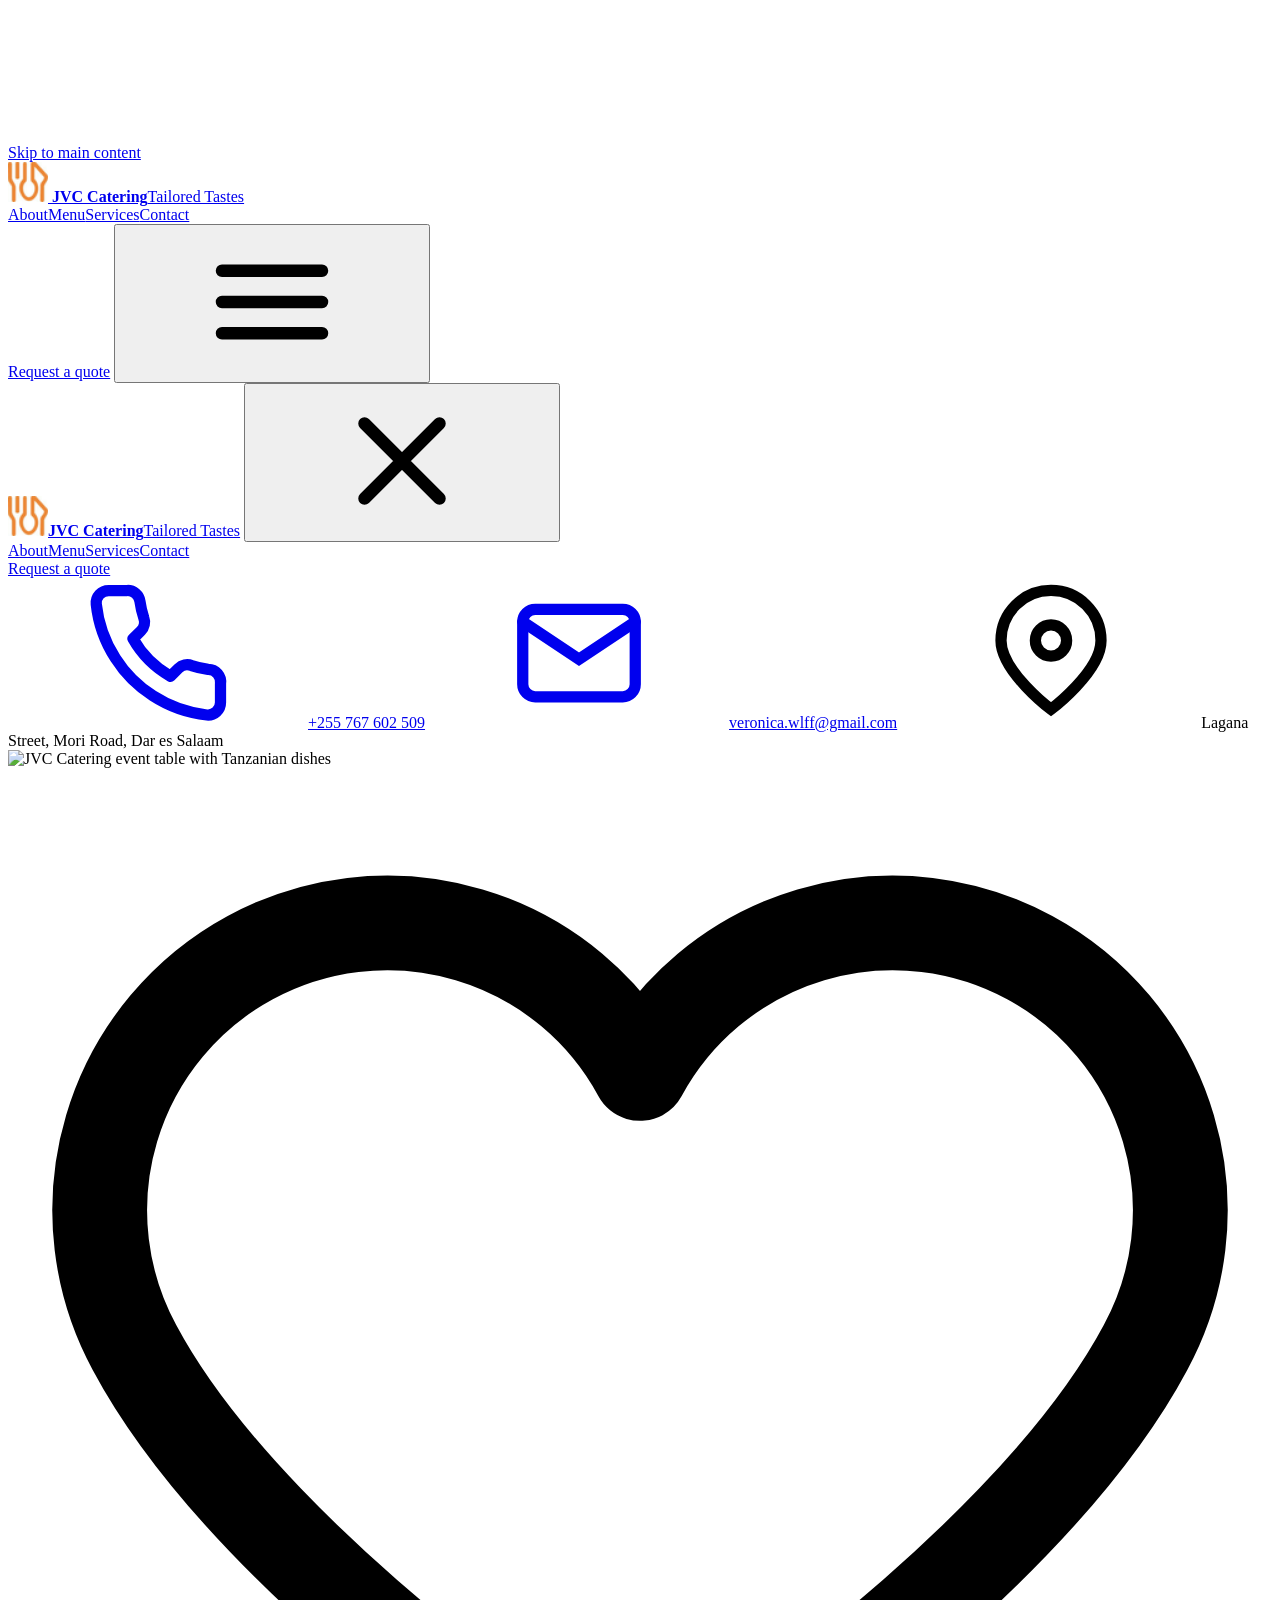
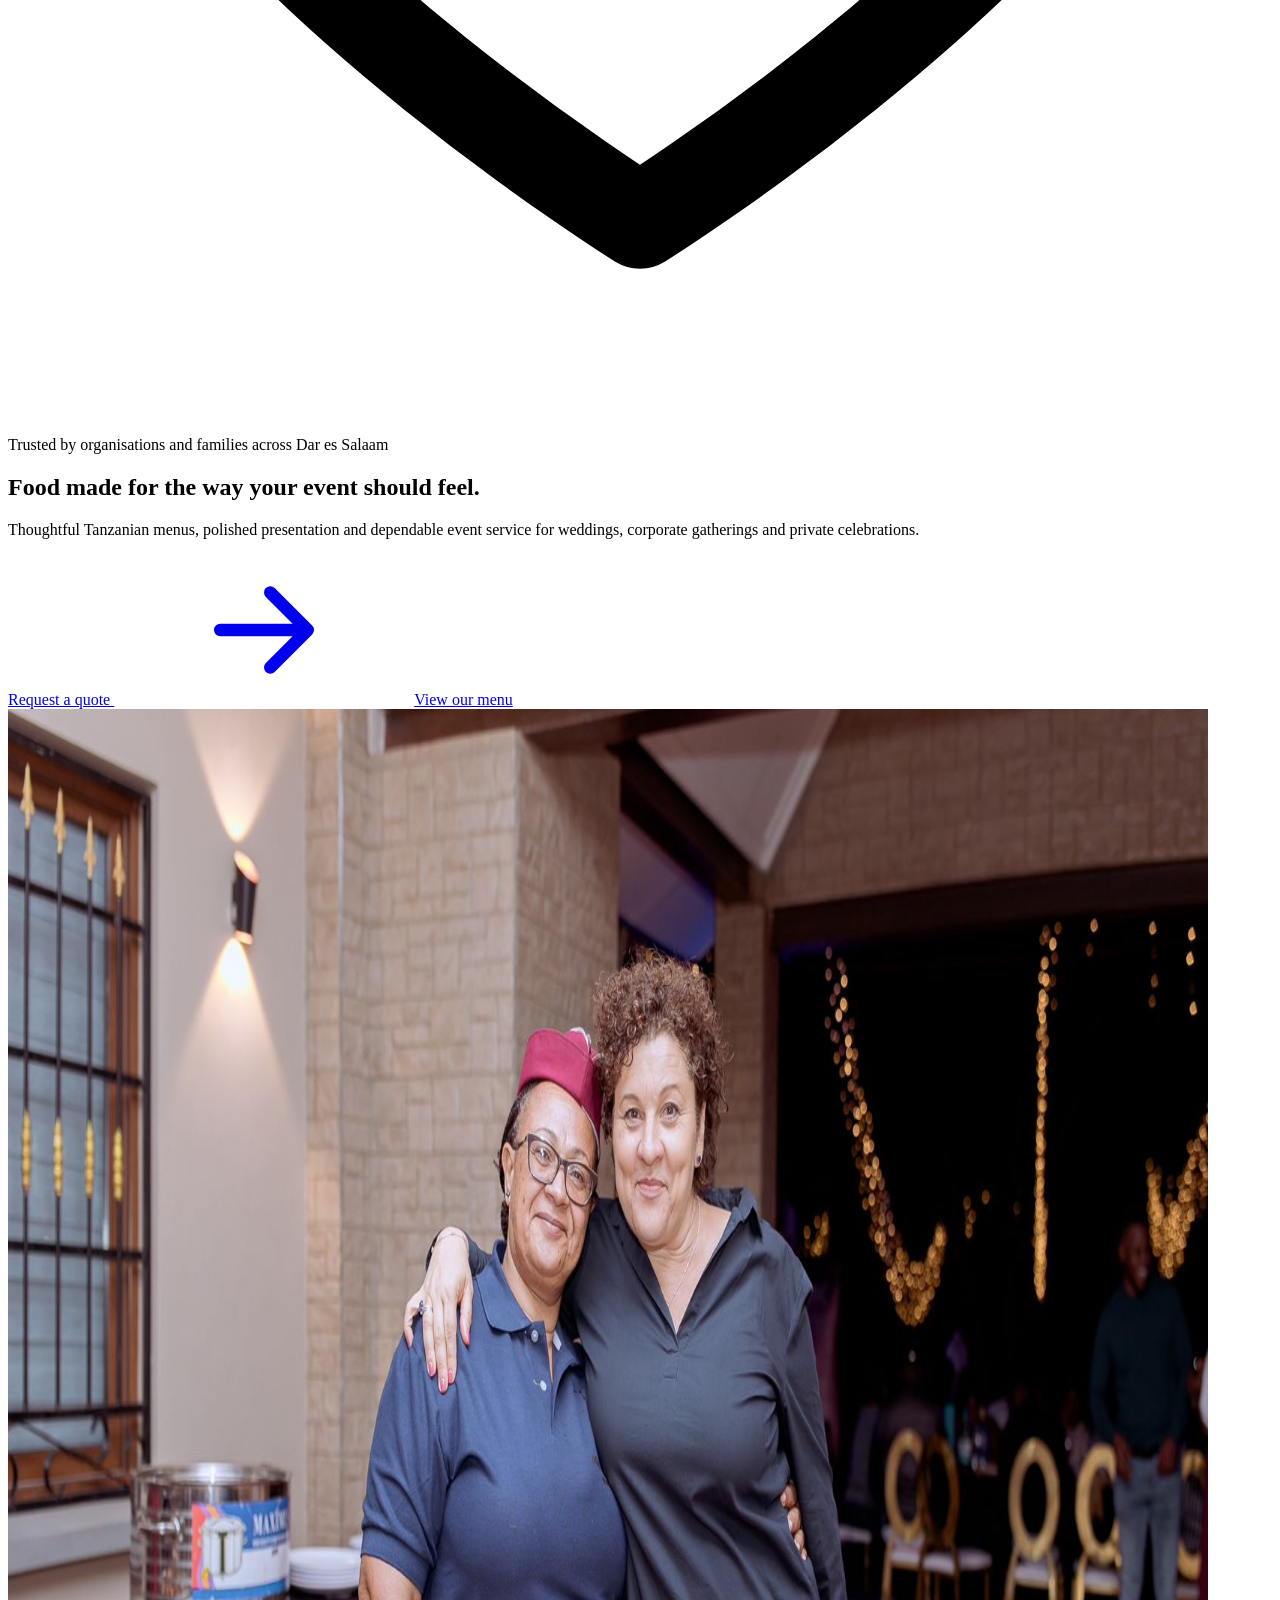
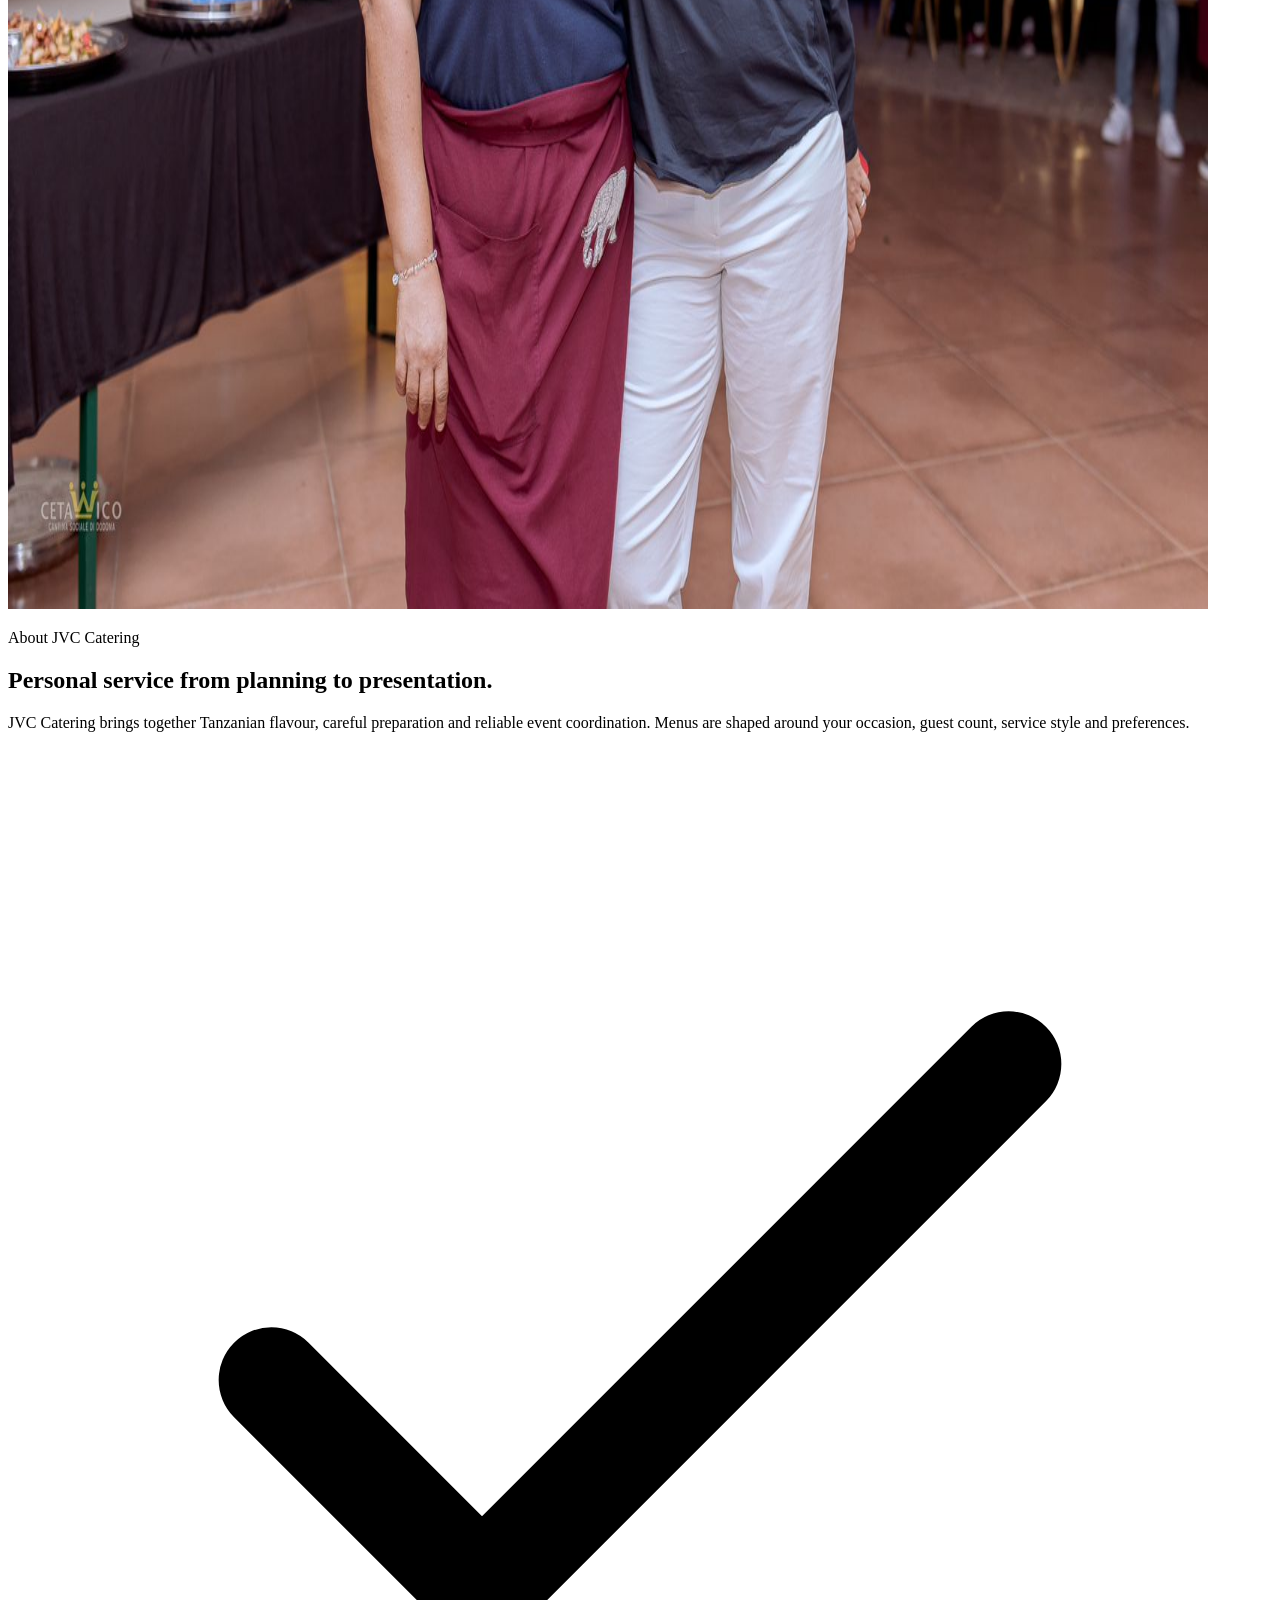
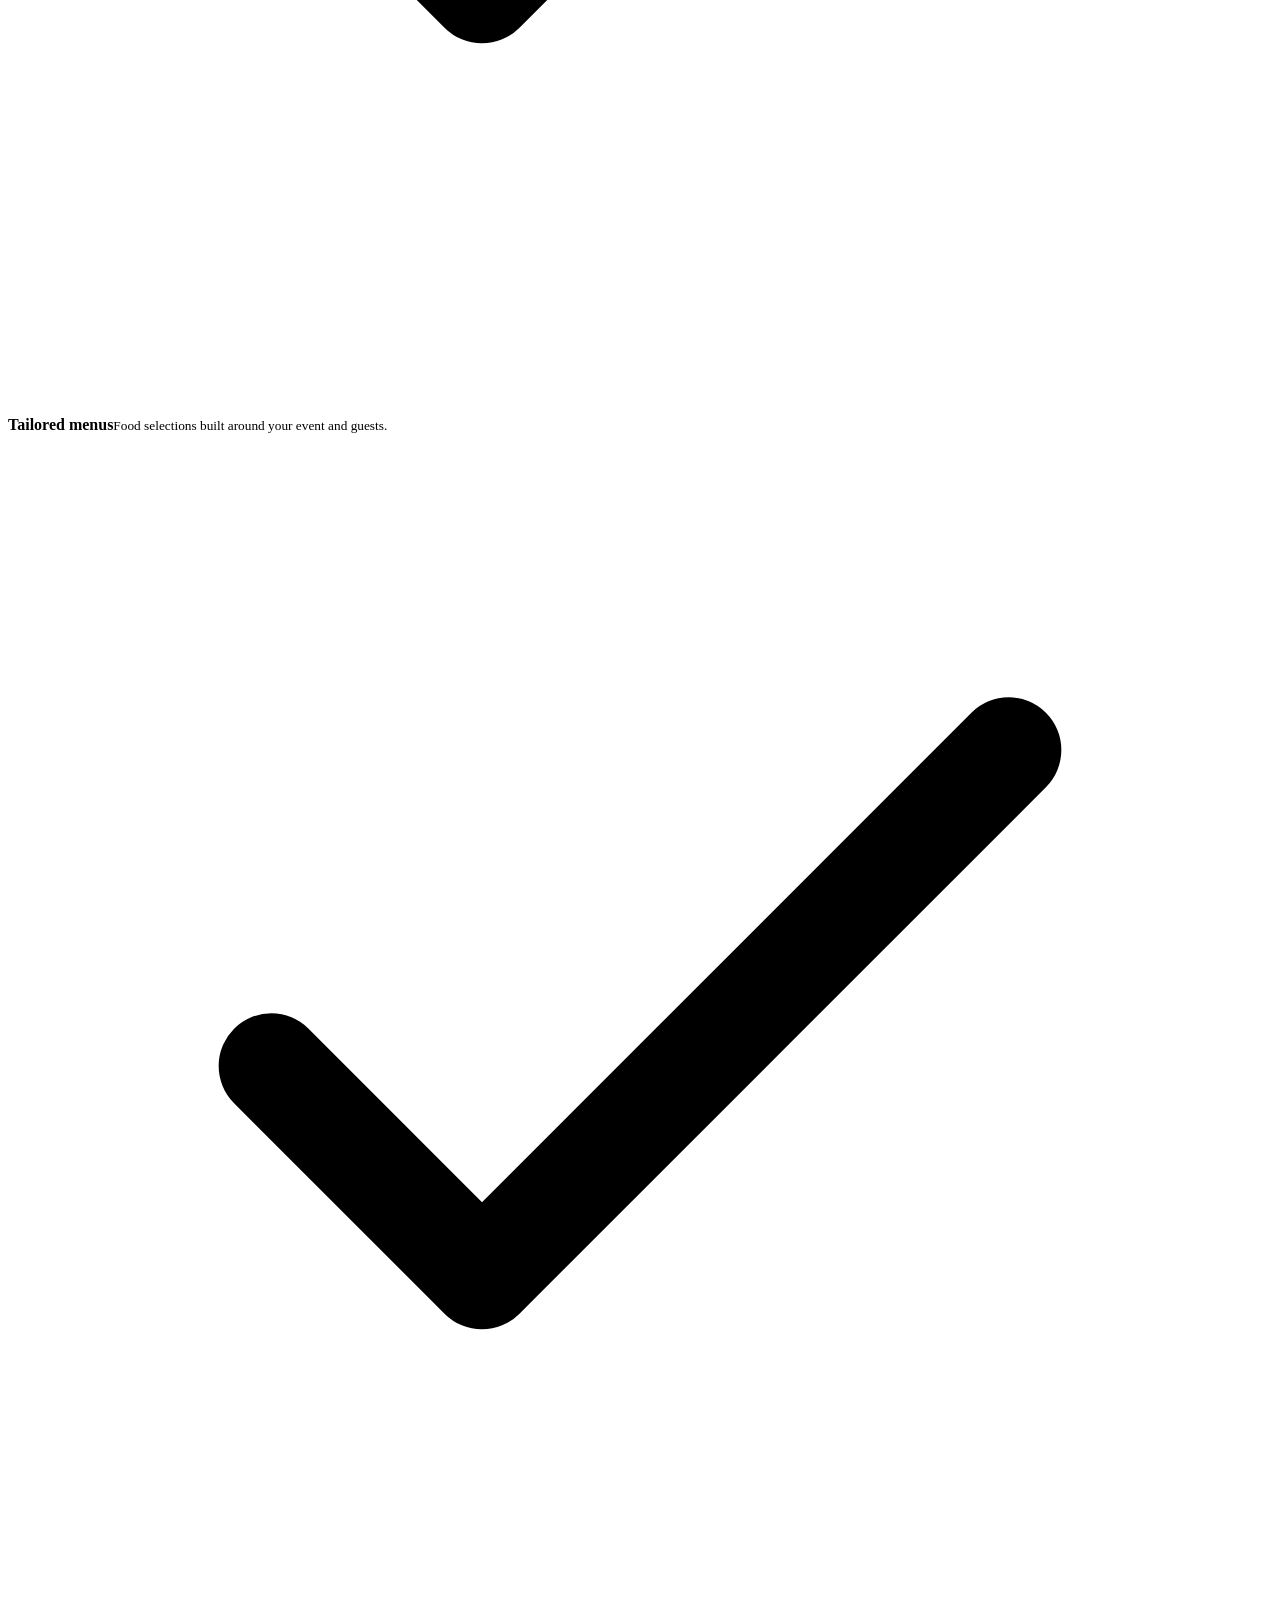
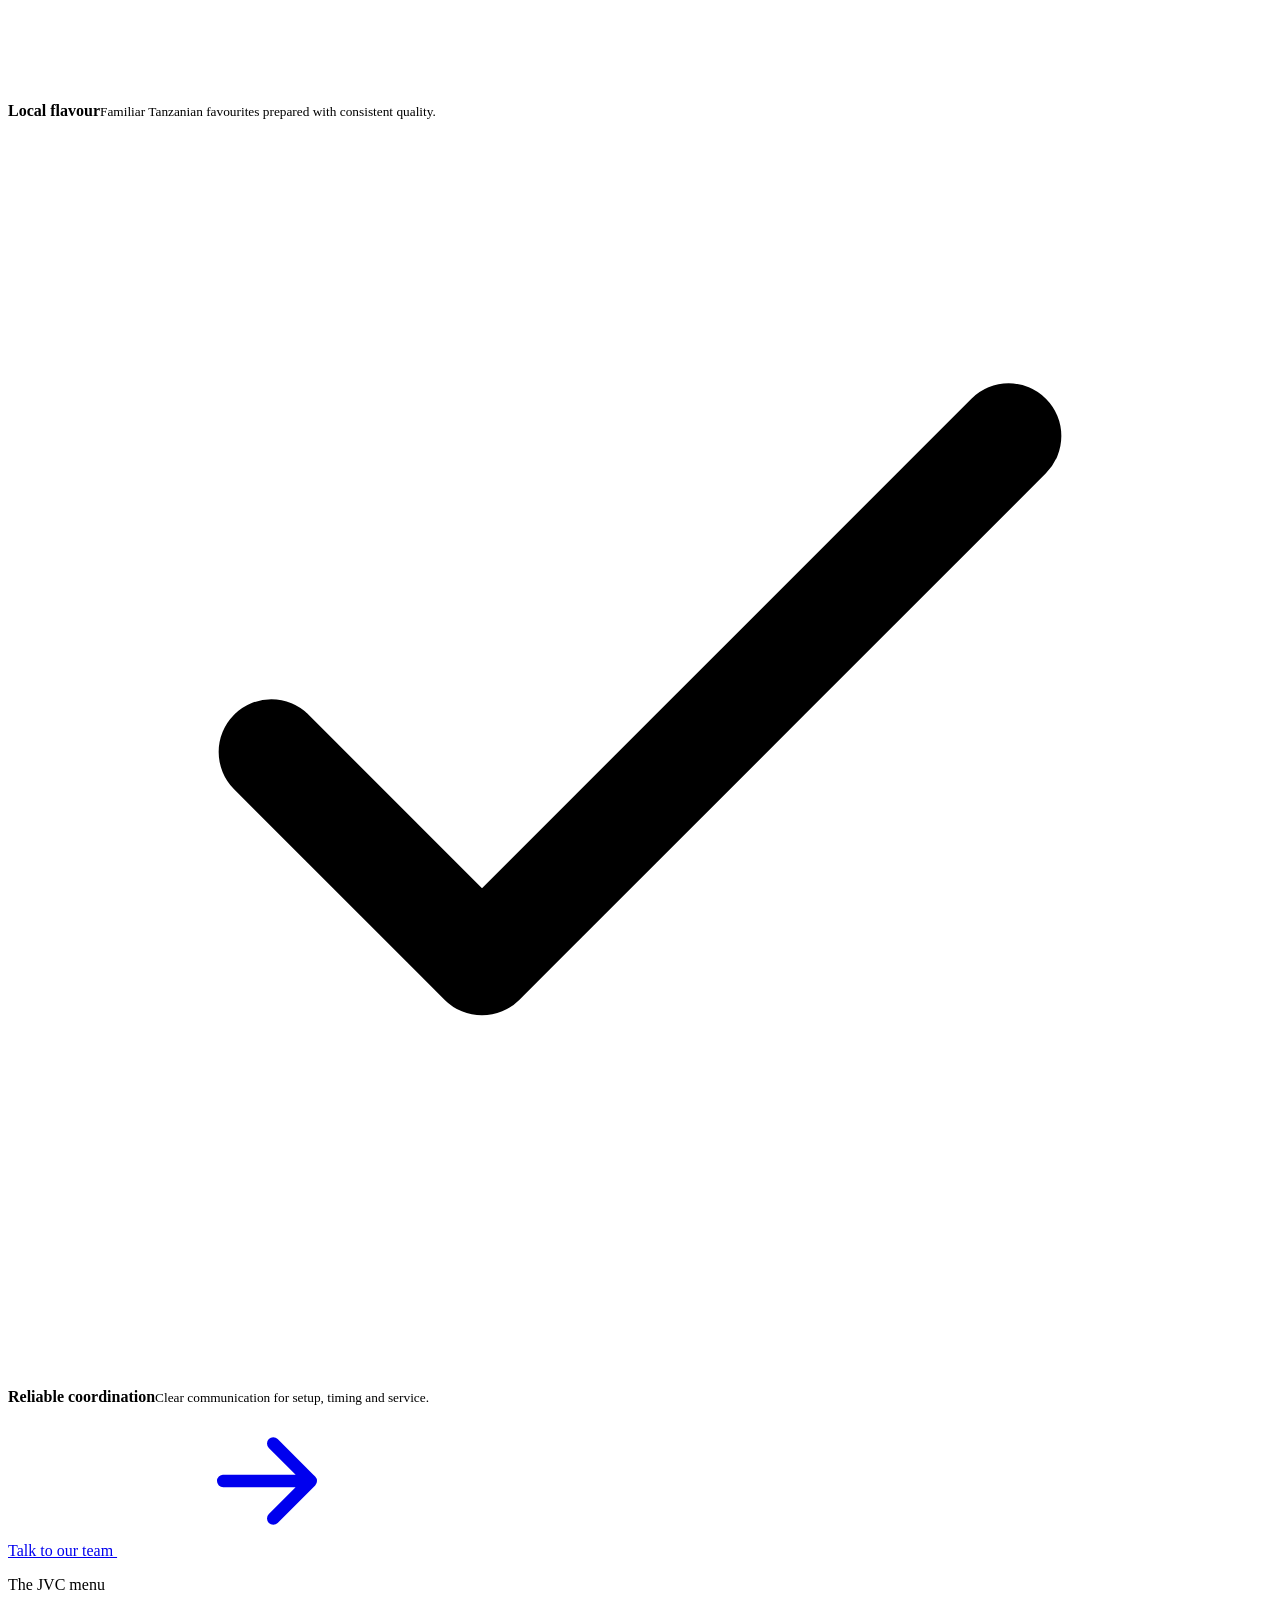
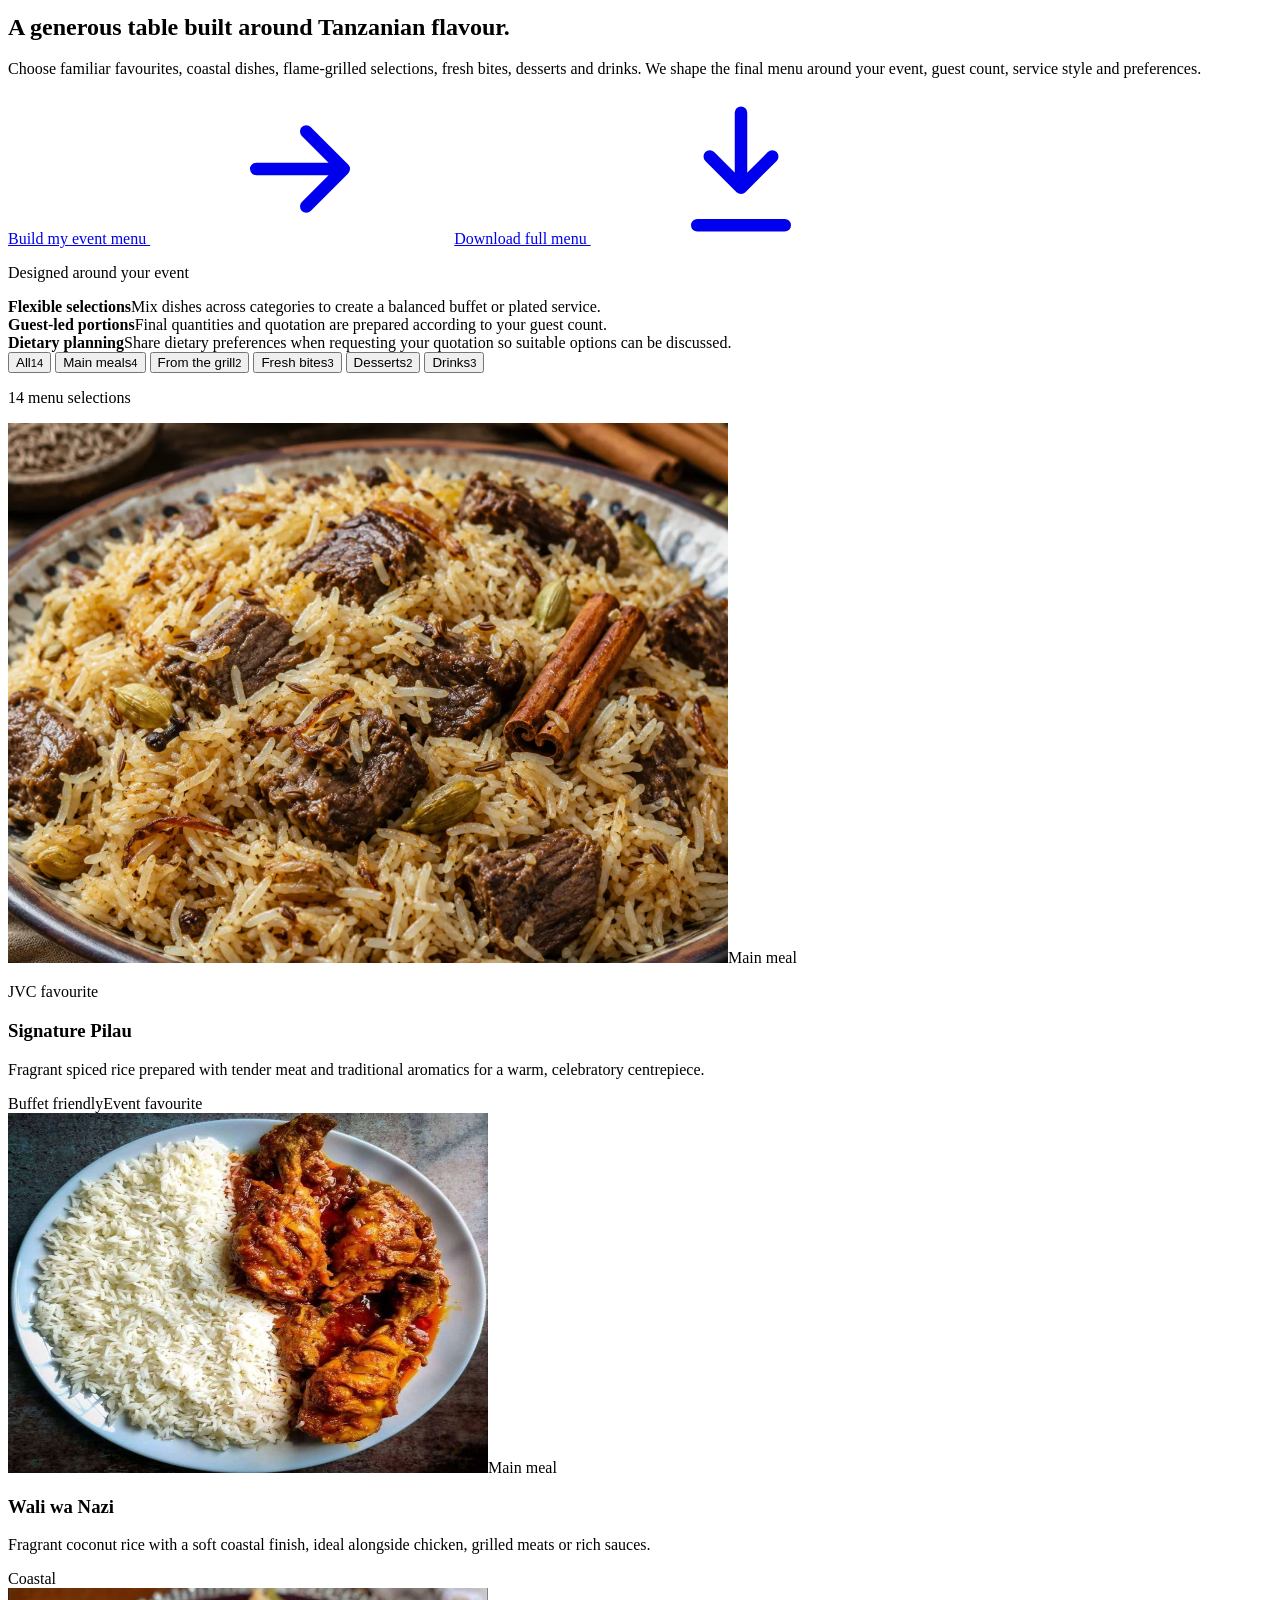
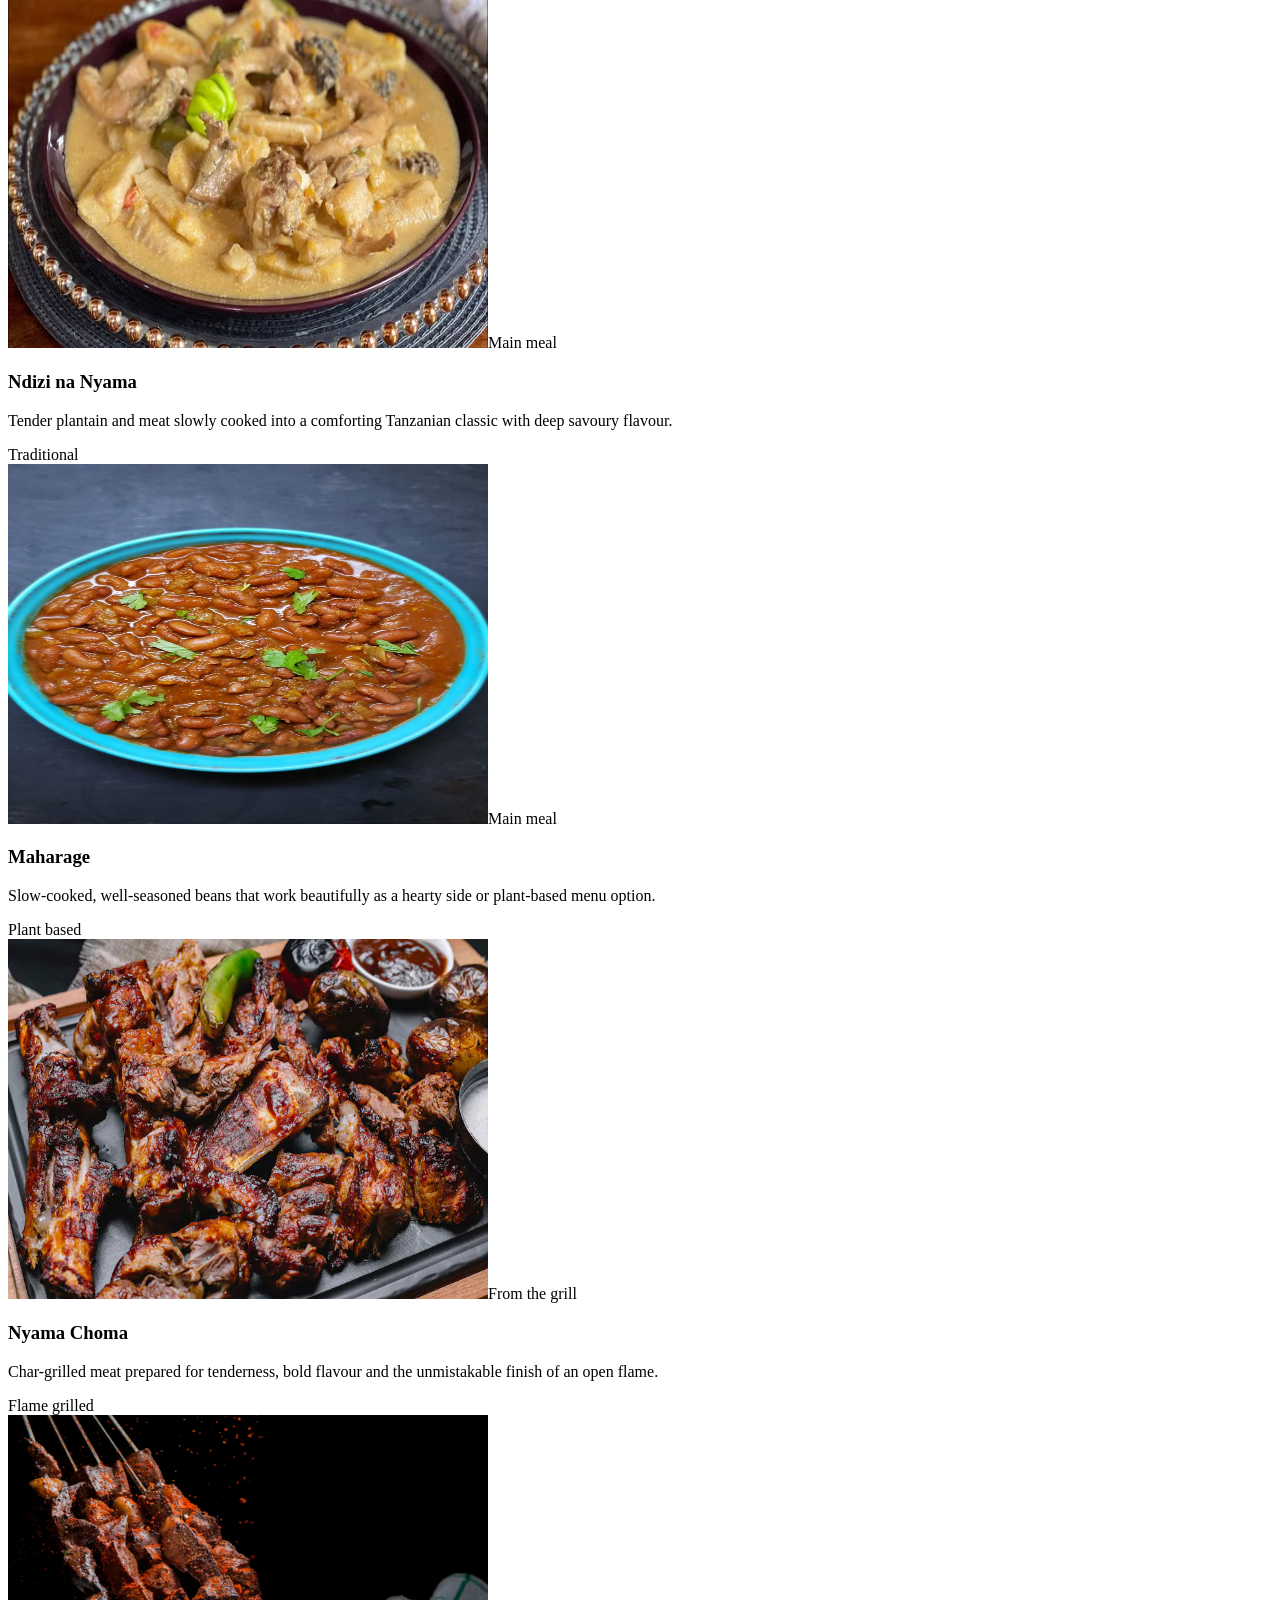
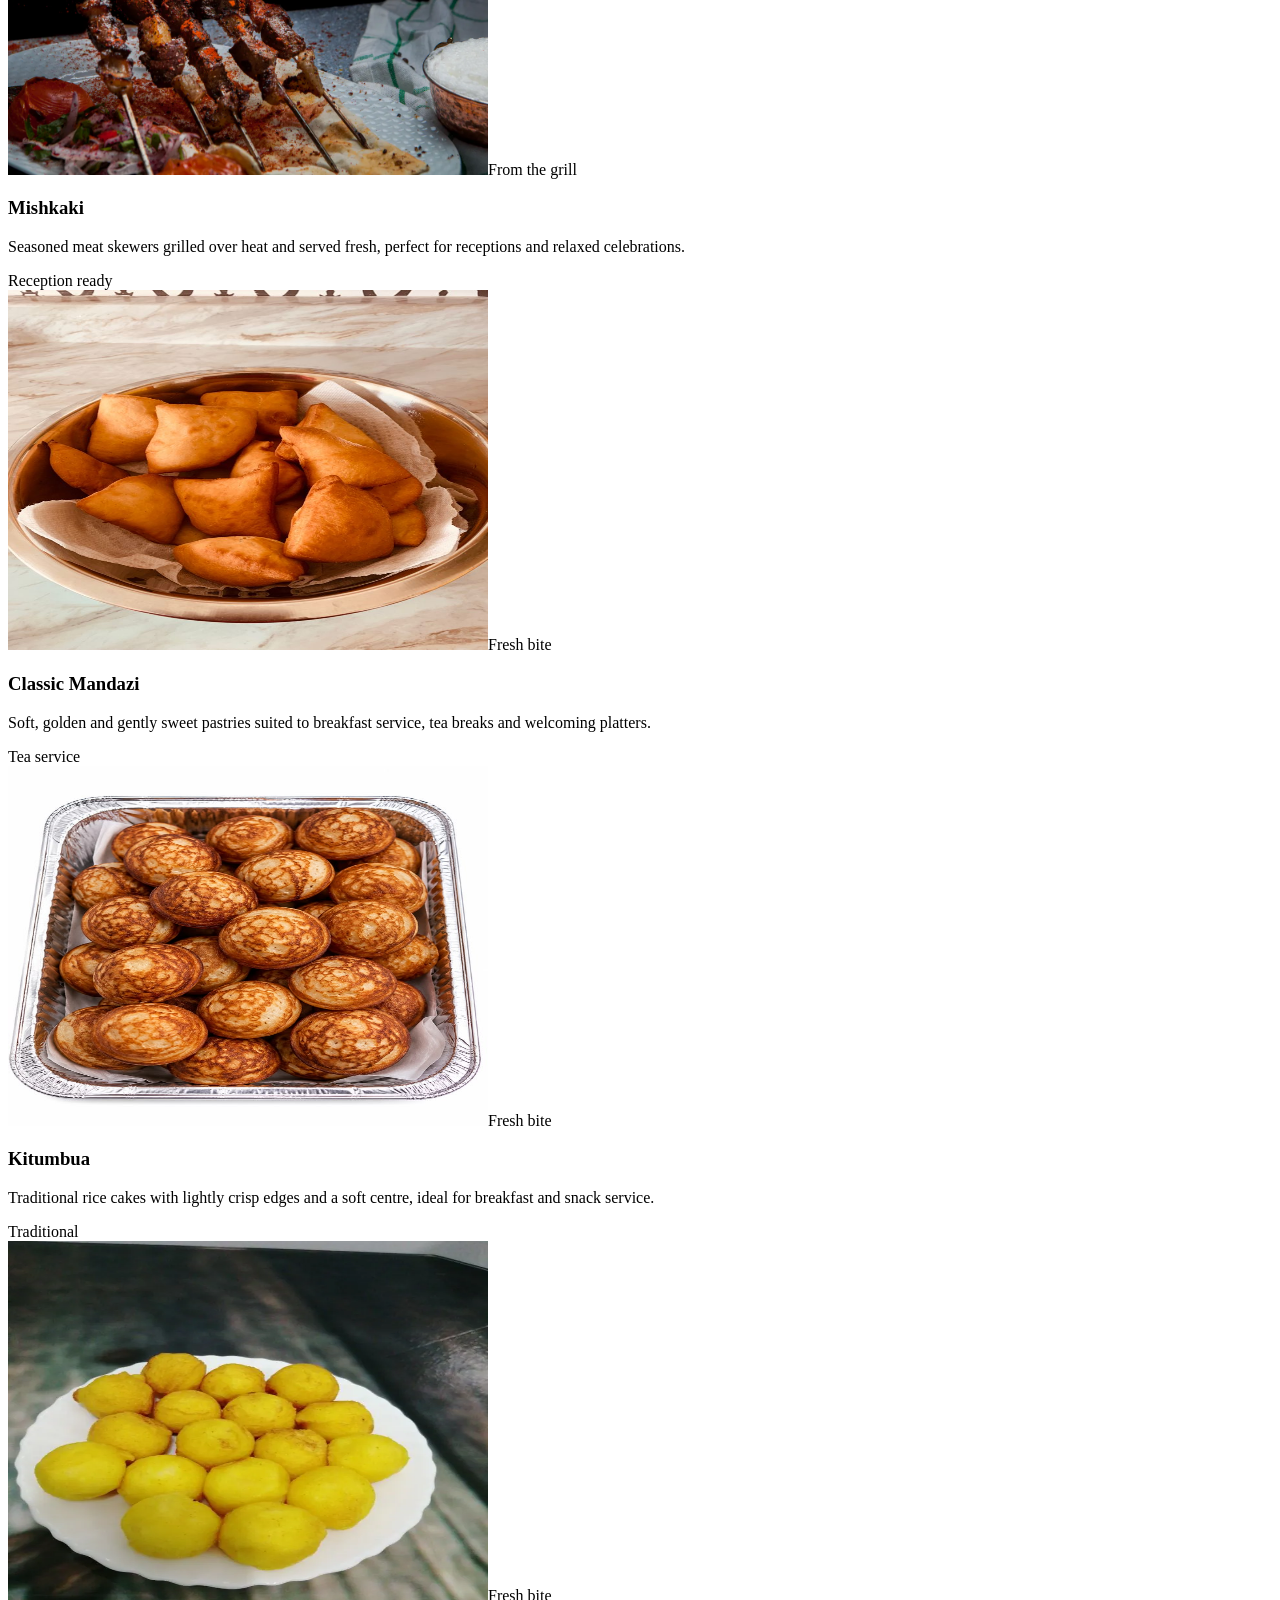
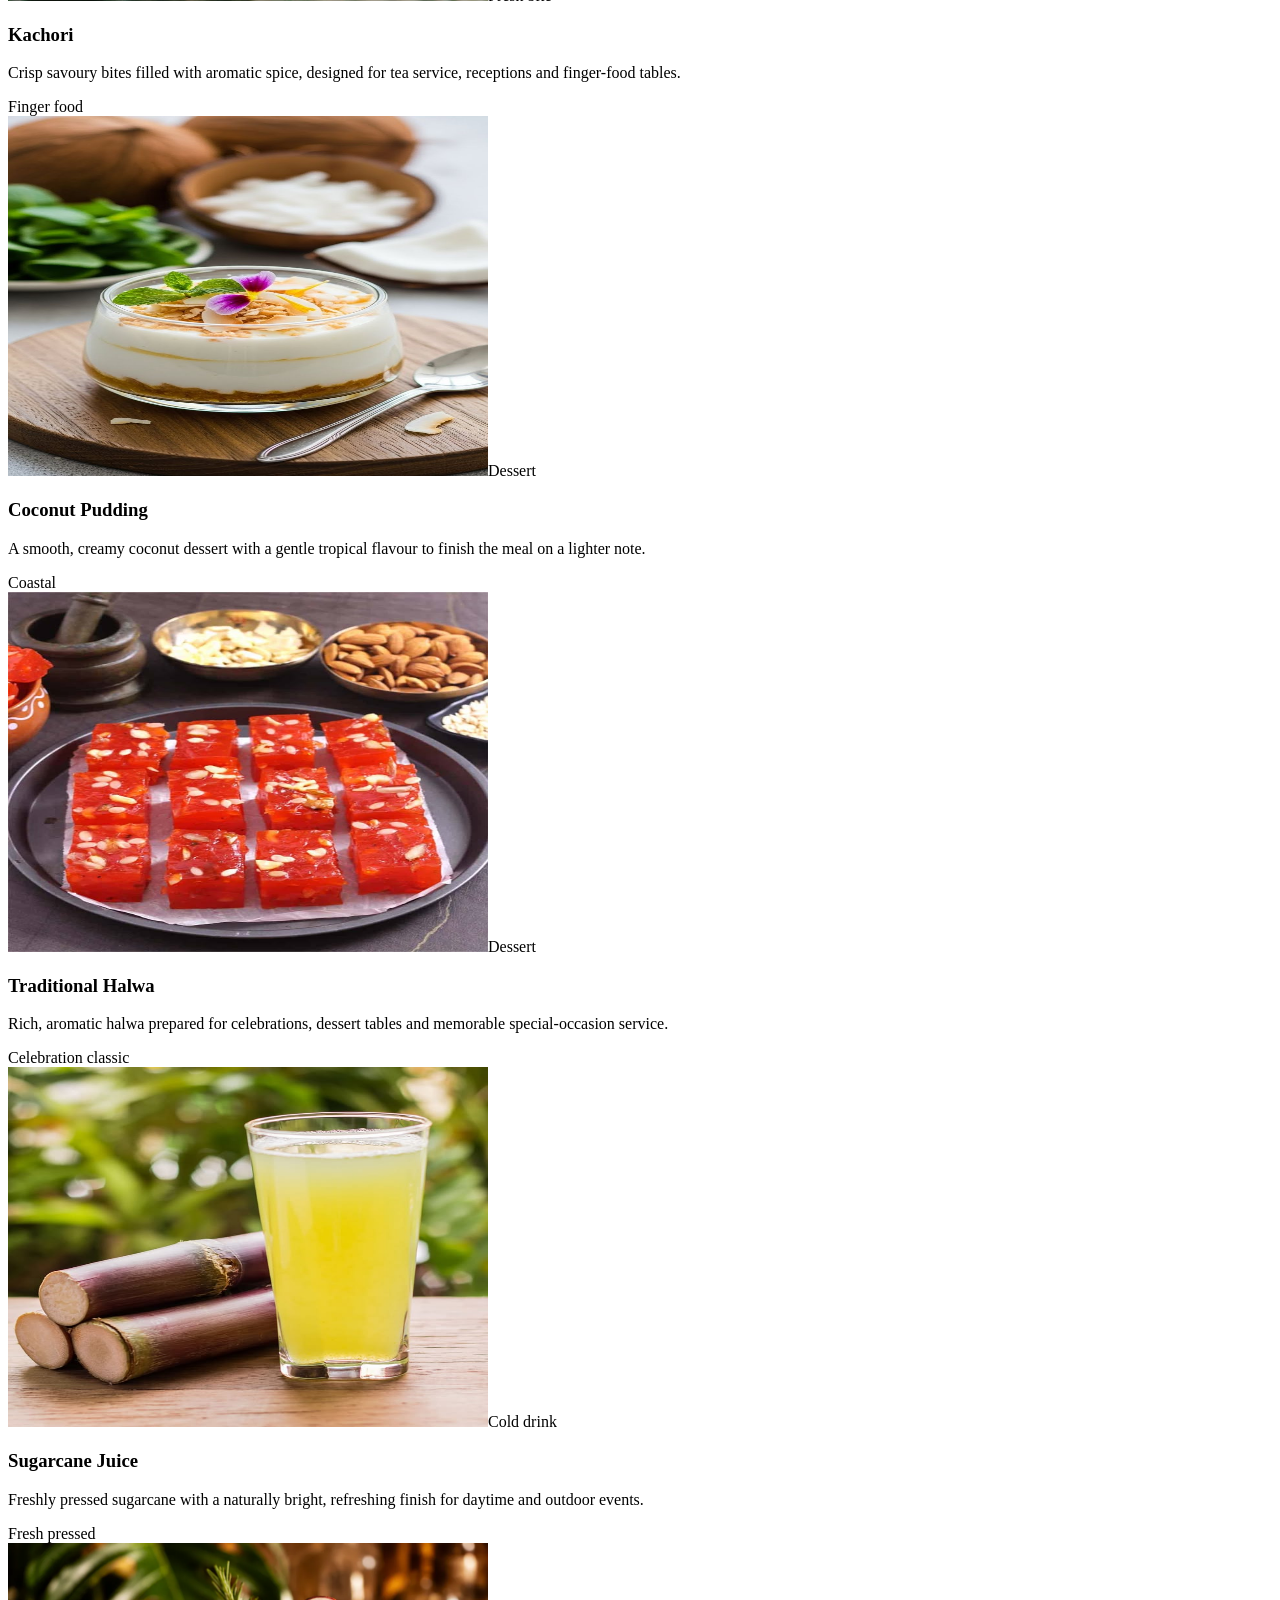
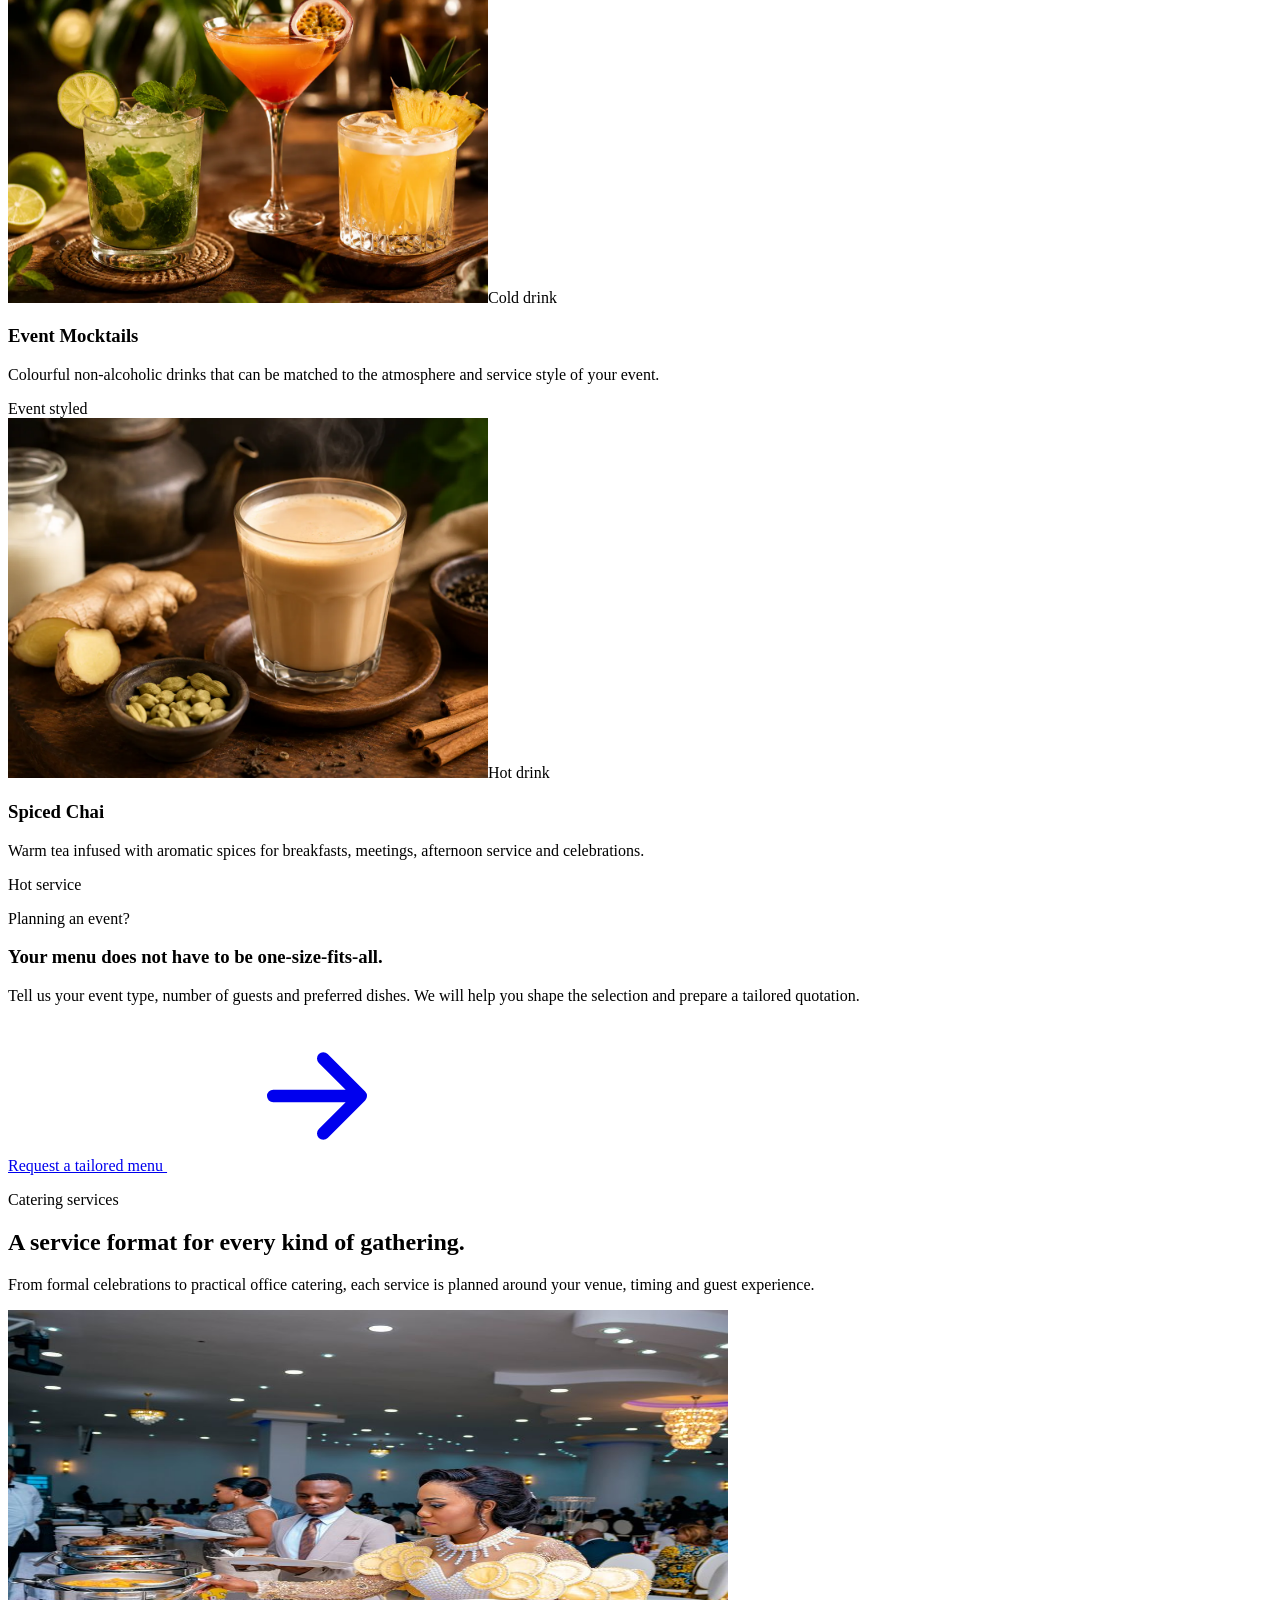
==== commit 6b439f83: "Update index.html" ====
--- a/index.html
+++ b/index.html
@@ -1,575 +1,130 @@
-<!DOCTYPE html>
+<!doctype html>
 <html lang="en-TZ">
 <head>
   <meta charset="utf-8">
   <meta name="viewport" content="width=device-width,initial-scale=1,viewport-fit=cover">
-  <script>
-    document.documentElement.classList.add('js');
-    window.setTimeout(() => {
-      if (!document.documentElement.classList.contains('js-ready')) {
-        document.documentElement.classList.add('js-failsafe');
-      }
-    }, 2500);
-  </script>
-
-  <!-- Production SEO: official domain only -->
-  <meta name="theme-color" content="#0b2f22">
-  <meta name="description" content="JVC Catering creates tailored Tanzanian menus for weddings, corporate events, private gatherings, buffets and delivery in Dar es Salaam.">
+  <meta name="theme-color" content="#0f2e24">
+  <meta name="description" content="JVC Catering provides premium Tanzanian catering in Dar es Salaam for weddings, corporate events, private celebrations, buffets and delivery. Request a tailored menu and quotation on WhatsApp.">
+  <meta name="keywords" content="catering Dar es Salaam, Tanzanian catering, wedding catering Tanzania, corporate catering Dar es Salaam, event catering Tanzania, buffet catering Dar es Salaam, nyama choma catering, pilau catering">
   <meta name="robots" content="index,follow,max-image-preview:large,max-snippet:-1,max-video-preview:-1">
-  <title>JVC Catering | Tailored Tastes. Warm Moments.</title>
-
+  <meta name="author" content="JVC Catering">
+  <title>Catering Services in Dar es Salaam | JVC Catering</title>
   <link rel="canonical" href="https://jvccatering.co.tz/">
-  <link rel="icon" type="image/png" href="./Logo/favicon.png">
-  <link rel="apple-touch-icon" href="./Logo/favicon.png">
-
-  <!-- Performance -->
+  <link rel="icon" type="image/png" href="/Logo/favicon.png">
+  <link rel="apple-touch-icon" href="/Logo/favicon.png">
+
   <link rel="preconnect" href="https://fonts.googleapis.com">
   <link rel="preconnect" href="https://fonts.gstatic.com" crossorigin>
-  <link rel="preload" as="style" href="https://fonts.googleapis.com/css2?family=Bodoni+Moda:opsz,wght@6..96,500;6..96,600&amp;family=Bricolage+Grotesque:opsz,wght@12..96,400;12..96,500;12..96,700&amp;display=swap" onload="this.onload=null;this.rel='stylesheet'">
-  <noscript><link rel="stylesheet" href="https://fonts.googleapis.com/css2?family=Bodoni+Moda:opsz,wght@6..96,500;6..96,600&amp;family=Bricolage+Grotesque:opsz,wght@12..96,400;12..96,500;12..96,700&amp;display=swap"></noscript>
-  <link rel="preload" as="image" href="./assets/hero.webp" media="(min-width:760px)" fetchpriority="high">
-  <link rel="preload" as="image" href="./assets/hero-mobile.webp" media="(max-width:759px)" fetchpriority="high">
-
-  <!-- Open Graph -->
+  <link rel="preload" as="image" href="/assets/hero-v2.webp" type="image/webp" media="(min-width:760px)" fetchpriority="high">
+  <link rel="preload" as="image" href="/assets/hero-mobile.webp" type="image/webp" media="(max-width:759px)" fetchpriority="high">
+  <link rel="stylesheet" href="https://fonts.googleapis.com/css2?family=Instrument+Serif:ital@0;1&family=Manrope:wght@400;500;600;700;800&display=swap">
+  <link rel="stylesheet" href="/assets/css/main.css?v=20260913-1">
+
   <meta property="og:type" content="website">
   <meta property="og:site_name" content="JVC Catering">
   <meta property="og:locale" content="en_TZ">
-  <meta property="og:title" content="JVC Catering | Tailored Tastes. Warm Moments.">
-  <meta property="og:description" content="Premium Tanzanian catering for memorable gatherings in Dar es Salaam.">
+  <meta property="og:title" content="JVC Catering | Premium Catering in Dar es Salaam">
+  <meta property="og:description" content="Tailored Tanzanian menus for weddings, corporate events, private celebrations, buffets and delivery in Dar es Salaam.">
   <meta property="og:url" content="https://jvccatering.co.tz/">
-  <meta property="og:image" content="https://jvccatering.co.tz/assets/hero.webp">
+  <meta property="og:image" content="https://jvccatering.co.tz/assets/hero-v2.webp">
   <meta property="og:image:alt" content="JVC Catering event presentation with Tanzanian dishes">
-
-  <!-- Social sharing -->
   <meta name="twitter:card" content="summary_large_image">
-  <meta name="twitter:title" content="JVC Catering | Tailored Tastes. Warm Moments.">
-  <meta name="twitter:description" content="Premium Tanzanian catering for memorable gatherings in Dar es Salaam.">
-  <meta name="twitter:image" content="https://jvccatering.co.tz/assets/hero.webp">
-
-  <!-- Structured data -->
+  <meta name="twitter:title" content="JVC Catering | Premium Catering in Dar es Salaam">
+  <meta name="twitter:description" content="Tailored Tanzanian catering for memorable events in Dar es Salaam.">
+  <meta name="twitter:image" content="https://jvccatering.co.tz/assets/hero-v2.webp">
+
   <script type="application/ld+json">
   {
-    "@context": "https://schema.org",
-    "@type": "CateringBusiness",
-    "@id": "https://jvccatering.co.tz/#business",
-    "name": "JVC Catering",
-    "url": "https://jvccatering.co.tz/",
-    "image": "https://jvccatering.co.tz/assets/hero.webp",
-    "description": "Tailored Tanzanian catering for weddings, corporate events, private gatherings, buffets and delivery.",
-    "telephone": ["+255767602509", "+255688407366"],
-    "email": "veronica.wlff@gmail.com",
-    "address": {
-      "@type": "PostalAddress",
-      "streetAddress": "Lagana Street, Mori Road",
-      "addressLocality": "Dar es Salaam",
-      "postalCode": "16102",
-      "addressCountry": "TZ"
-    },
-    "sameAs": ["https://instagram.com/jvc.catering._tz"]
+    "@context":"https://schema.org",
+    "@graph":[
+      {
+        "@type":"WebSite",
+        "@id":"https://jvccatering.co.tz/#website",
+        "url":"https://jvccatering.co.tz/",
+        "name":"JVC Catering",
+        "inLanguage":"en-TZ"
+      },
+      {
+        "@type":["FoodEstablishment","LocalBusiness"],
+        "@id":"https://jvccatering.co.tz/#business",
+        "name":"JVC Catering",
+        "url":"https://jvccatering.co.tz/",
+        "image":"https://jvccatering.co.tz/assets/hero-v2.webp",
+        "description":"Premium Tanzanian catering for weddings, corporate events, private celebrations, buffets and delivery in Dar es Salaam.",
+        "telephone":"+255767602509",
+        "email":"veronica.wlff@gmail.com",
+        "servesCuisine":["Tanzanian","East African"],
+        "menu":"https://jvccatering.co.tz/JVC-Catering-Menu.pdf",
+        "priceRange":"$$",
+        "areaServed":{"@type":"City","name":"Dar es Salaam"},
+        "address":{
+          "@type":"PostalAddress",
+          "streetAddress":"Lagana Street, Mori Road",
+          "addressLocality":"Dar es Salaam",
+          "postalCode":"16102",
+          "addressCountry":"TZ"
+        },
+        "sameAs":["https://instagram.com/jvc.catering._tz"]
+      },
+      {
+        "@type":"Service",
+        "name":"Event Catering in Dar es Salaam",
+        "provider":{"@id":"https://jvccatering.co.tz/#business"},
+        "areaServed":{"@type":"City","name":"Dar es Salaam"},
+        "serviceType":["Wedding catering","Corporate catering","Private event catering","Buffet catering","Catering delivery"]
+      }
+    ]
   }
   </script>
-
-
-
-  <style>
-    /* ==========================================================
-       1. DESIGN TOKENS
-       ========================================================== */
-    :root{
-      --pine-1000:#061d15;
-      --pine-950:#08251a;
-      --pine-900:#0b2f22;
-      --pine-800:#12402e;
-      --pine-700:#1c5a41;
-      --tangerine:#c9772f;
-      --tangerine-deep:#a85f21;
-      --action:#9b551c;
-      --action-hover:#814515;
-      --cream:#faf6ec;
-      --sand:#f1e7d6;
-      --ink:#1a231d;
-      --muted:#666b62;
-      --line:rgba(11,47,34,.14);
-      --white:#fff;
-
-      --display:"Bodoni Moda","Didot","Bodoni 72","Times New Roman",serif;
-      --ui:"Bricolage Grotesque","Avenir Next","Segoe UI",sans-serif;
-
-      --container:min(1240px,calc(100% - 32px));
-      --header-h:64px;
-      --radius-sm:10px;
-      --radius-md:18px;
-      --radius-lg:26px;
-      --ease:cubic-bezier(.22,.7,.28,1);
-      --shadow-1:0 10px 30px rgba(8,37,26,.10);
-      --shadow-2:0 24px 60px rgba(8,37,26,.16);
-
-      --space-3xs:clamp(.25rem,.5vw,.375rem);
-      --space-2xs:clamp(.5rem,1vw,.625rem);
-      --space-xs:clamp(.75rem,1.4vw,1rem);
-      --space-sm:clamp(1rem,2vw,1.25rem);
-      --space-md:clamp(1.25rem,2.6vw,1.75rem);
-      --space-lg:clamp(1.75rem,3.4vw,2.5rem);
-      --space-xl:clamp(2.25rem,4.4vw,3.5rem);
-      --space-2xl:clamp(2.75rem,5.4vw,4.5rem);
-      --section-space:clamp(3rem,6vw,5.25rem);
-
-      --fs-eyebrow:.72rem;
-      --fs-nav:.74rem;
-      --fs-lead:clamp(.96rem,1.4vw,1.14rem);
-      --fs-h2:clamp(1.7rem,3.6vw,2.9rem);
-      --fs-hero:clamp(2.1rem,6.4vw,4.6rem);
-    }
-
-    /* ==========================================================
-       2. RESET / BASE
-       ========================================================== */
-    *,*::before,*::after{box-sizing:border-box}
-    html{scroll-behavior:smooth;scroll-padding-top:calc(var(--header-h) + 18px)}
-    body{margin:0;background:var(--cream);color:var(--ink);font-family:var(--ui);font-size:16px;line-height:1.6;-webkit-font-smoothing:antialiased;overflow-x:hidden}
-    body.menu-open{overflow:hidden;touch-action:none}
-    img{display:block;max-width:100%;height:auto}
-    a{color:inherit;text-decoration:none}
-    button,input,select,textarea{font:inherit;color:inherit}
-    button{cursor:pointer;background:none;border:0}
-    ul{margin:0;padding:0;list-style:none}
-    ::selection{background:var(--tangerine);color:#fff}
-    :focus-visible{outline:2.5px solid var(--tangerine-deep);outline-offset:3px}
-    [hidden]{display:none!important}
-    section[id]{scroll-margin-top:calc(var(--header-h) + 18px)}
-
-    /* ==========================================================
-       3. SHARED UTILITIES
-       ========================================================== */
-    .skip-link{position:fixed;left:14px;top:-70px;z-index:4000;padding:10px 16px;border-radius:var(--radius-sm);background:#fff;color:var(--pine-900);font-weight:700;transition:top .2s ease}
-    .skip-link:focus{top:14px}
-    .container{width:var(--container);margin-inline:auto}
-    .section{position:relative;padding-block:var(--section-space)}
-    .eyebrow{margin:0 0 var(--space-2xs);color:var(--tangerine-deep);font-size:var(--fs-eyebrow);font-weight:700;letter-spacing:.18em;text-transform:uppercase}
-    .section-title{margin:0;color:var(--pine-900);font-family:var(--display);font-size:var(--fs-h2);font-weight:500;line-height:1.08;letter-spacing:-.02em;text-wrap:balance;text-align:center}
-    .lead{max-width:52ch;margin:var(--space-sm) 0 0;color:var(--muted);font-size:var(--fs-lead)}
-    .section-intro{max-width:760px;margin:0 auto var(--space-lg);text-align:center}
-    .section-intro .lead{margin-inline:auto}
-    .icon{width:18px;height:18px;flex:0 0 auto}
-    .sr-only{position:absolute;width:1px;height:1px;padding:0;margin:-1px;overflow:hidden;clip:rect(0,0,0,0);white-space:nowrap;border:0}
-    main>section:not(.hero):not(.clients){content-visibility:auto;contain-intrinsic-size:1px 720px}
-    a,button{-webkit-tap-highlight-color:transparent}
-
-    .btn{position:relative;display:inline-flex;align-items:center;justify-content:center;gap:9px;min-height:48px;padding:12px 22px;border:1px solid transparent;border-radius:999px;font-family:var(--ui);font-size:.76rem;font-weight:700;letter-spacing:.08em;text-transform:uppercase;transition:transform .22s var(--ease),box-shadow .22s ease,background .22s ease,color .22s ease,border-color .22s ease}
-    @media (hover:hover){.btn:hover{transform:translateY(-2px)}}
-    .btn:active{transform:translateY(0) scale(.985)}
-    .btn--primary{background:var(--action);color:#fff;box-shadow:0 10px 24px rgba(155,85,28,.22)}
-    .btn--primary:hover{background:var(--action-hover)}
-    .btn--dark{background:var(--pine-900);color:#fff;box-shadow:0 10px 24px rgba(8,37,26,.20)}
-    .btn--dark:hover{background:var(--pine-700)}
-    .btn--outline{border-color:rgba(255,255,255,.55);color:#fff;background:rgba(8,37,26,.18)}
-    .btn--outline:hover{background:#fff;color:var(--pine-900);border-color:#fff}
-    .btn--ghost{border-color:var(--line);color:var(--pine-900);background:#fff}
-    .btn--ghost:hover{border-color:var(--pine-700);box-shadow:var(--shadow-1)}
-
-    /* ==========================================================
-       4. HEADER / NAVIGATION
-       ========================================================== */
-    .site-header{position:fixed;inset:0 0 auto;z-index:1100;height:var(--header-h);background:rgba(6,29,21,.14);border-bottom:1px solid rgba(255,255,255,.14);transition:background .25s ease,border-color .25s ease,box-shadow .25s ease}
-    .site-header.scrolled{background:rgba(250,246,236,.97);border-color:var(--line);box-shadow:0 6px 24px rgba(8,37,26,.08)}
-    .nav{height:100%;display:flex;align-items:center;justify-content:space-between;gap:12px}
-    .brand{display:inline-flex;align-items:center;gap:8px;min-width:0}
-    .brand__mark{width:34px;height:34px;object-fit:contain;flex:0 0 auto}
-    .brand__text{display:grid;line-height:1.1;min-width:0}
-    .brand__name{color:#fff;font-family:var(--display);font-size:1.05rem;font-weight:600;letter-spacing:.01em;white-space:nowrap;transition:color .2s ease;overflow:hidden;text-overflow:ellipsis}
-    .brand__tag{margin-top:3px;color:#f0c48b;font-size:.44rem;font-weight:700;letter-spacing:.17em;text-transform:uppercase;transition:color .2s ease;white-space:nowrap}
-    .site-header.scrolled .brand__name{color:var(--pine-900)}
-    .site-header.scrolled .brand__tag{color:var(--tangerine-deep)}
-
-    .desktop-nav{display:none;align-items:center;gap:4px}
-    .desktop-nav a{position:relative;display:inline-flex;align-items:center;min-height:42px;padding:9px 14px;color:#fff;font-size:var(--fs-nav);font-weight:700;letter-spacing:.08em;text-transform:uppercase;transition:color .2s ease,transform .2s ease}
-    .desktop-nav a::after{content:"";position:absolute;left:14px;right:14px;bottom:5px;height:2px;background:currentColor;transform:scaleX(0);transform-origin:right;transition:transform .25s var(--ease);opacity:.72}
-    .desktop-nav a:hover,.desktop-nav a[aria-current="location"]{transform:translateY(-1px)}
-    .desktop-nav a:hover::after,.desktop-nav a[aria-current="location"]::after{transform:scaleX(1);transform-origin:left}
-    .site-header.scrolled .desktop-nav a{color:var(--pine-900)}
-
-    .nav-actions{display:flex;align-items:center;gap:8px;flex:0 0 auto}
-    .nav-actions .btn{display:none;min-height:40px;padding:9px 16px}
-    .menu-toggle{width:40px;height:40px;display:grid;place-items:center;border:1px solid rgba(255,255,255,.34);border-radius:50%;background:rgba(8,37,26,.2);color:#fff;transition:background .2s ease,color .2s ease,border-color .2s ease;flex:0 0 auto}
-    .site-header.scrolled .menu-toggle{background:#fff;color:var(--pine-900);border-color:var(--line)}
-
-    .drawer-scrim{position:fixed;inset:0;z-index:1150;background:rgba(2,14,10,.6);opacity:0;visibility:hidden;transition:opacity .25s ease,visibility .25s ease}
-    .drawer-scrim.show{opacity:1;visibility:visible}
-    .mobile-drawer{position:fixed;inset:0 0 0 auto;z-index:1160;width:min(88vw,360px);height:100vh;height:100dvh;padding:var(--space-md);background:var(--cream);transform:translateX(102%);transition:transform .32s var(--ease);overflow-y:auto;overscroll-behavior:contain;-webkit-overflow-scrolling:touch;box-shadow:-20px 0 60px rgba(0,0,0,.2)}
-    .mobile-drawer.open{transform:translateX(0)}
-    .drawer-head{display:flex;align-items:center;justify-content:space-between;padding-bottom:var(--space-sm);border-bottom:1px solid var(--line)}
-    .mobile-drawer .brand__name{color:var(--pine-900)}
-    .mobile-drawer .brand__tag{color:var(--tangerine-deep)}
-    .drawer-close{width:42px;height:42px;display:grid;place-items:center;border:1px solid var(--line);border-radius:50%;background:#fff;color:var(--pine-900);flex:0 0 auto}
-    .mobile-links{display:grid;margin:var(--space-md) 0}
-    .mobile-links a{position:relative;display:flex;align-items:center;justify-content:space-between;min-height:50px;padding:13px 2px;border-bottom:1px solid var(--line);font-family:var(--display);font-size:1.3rem;font-weight:500;color:var(--pine-900)}
-    .mobile-links a::after{content:"↗";font-family:var(--ui);font-size:.9rem;color:var(--tangerine);transition:transform .2s var(--ease)}
-    .mobile-links a:hover::after,.mobile-links a:focus-visible::after{transform:translate(2px,-2px)}
-    .mobile-links a[aria-current="location"]{color:var(--tangerine-deep)}
-    .mobile-drawer .btn{width:100%;margin-top:var(--space-xs)}
-    .drawer-contact{display:grid;gap:11px;margin-top:var(--space-lg);color:var(--muted);font-size:.86rem}
-    .drawer-contact a,.drawer-contact span{display:flex;align-items:center;gap:9px}
-    .drawer-contact svg{color:var(--tangerine);flex:0 0 auto}
-
-    /* ==========================================================
-       5. HERO
-       ========================================================== */
-    .hero{position:relative;min-height:520px;min-height:clamp(520px,86svh,860px);display:flex;align-items:flex-end;background:var(--pine-950);isolation:isolate;overflow:hidden}
-    .hero__media{position:absolute;inset:0;overflow:hidden;z-index:-2}
-    .hero__media picture{position:absolute;inset:0;display:block}
-    .hero__media img{width:100%;height:100%;object-fit:cover;object-position:center 36%}
-    .hero__media::after{content:"";position:absolute;inset:0;background:linear-gradient(180deg,rgba(4,16,11,.32) 0%,rgba(4,16,11,.38) 55%,rgba(4,16,11,.62) 100%);pointer-events:none}
-    .hero__inner{position:relative;width:var(--container);margin-inline:auto;padding:calc(var(--header-h) + var(--space-lg)) 0 var(--space-xl)}
-    .hero__copy{position:relative;max-width:42rem;color:#fff}
-    .hero__copy::before{content:"";display:block;width:44px;height:2px;margin-bottom:var(--space-sm);background:var(--tangerine)}
-    .hero__kicker{margin:0 0 var(--space-xs);color:#f0c48b;font-size:var(--fs-eyebrow);font-weight:700;letter-spacing:.2em;text-transform:uppercase}
-    .hero h1{max-width:11ch;margin:0;color:#f7f0df;font-family:var(--display);font-size:var(--fs-hero);font-weight:500;line-height:1;letter-spacing:-.02em;text-wrap:balance}
-    .hero__actions{display:grid;grid-template-columns:1fr;gap:10px;width:100%;max-width:340px;margin-top:var(--space-md)}
-
-    /* ==========================================================
-       6. TEAM / ABOUT
-       ========================================================== */
-    .about{background:#fff}
-    .about-grid{display:grid;gap:var(--space-lg);align-items:center}
-    .about-media{position:relative;isolation:isolate;max-width:340px;width:70%;margin-inline:auto}
-    .about-media::before{content:"";position:absolute;inset:-12px 16px 16px -12px;z-index:-1;border:1.5px solid var(--tangerine);border-radius:44% 56% 58% 42% / 42% 46% 54% 58%}
-    .about-media::after{content:"";position:absolute;right:-10px;bottom:-10px;width:56px;height:56px;border-radius:50%;background:var(--tangerine);opacity:.12;z-index:-1}
-    .about-media__frame{overflow:hidden;border-radius:38% 62% 63% 37% / 45% 40% 60% 55%;background:var(--sand);box-shadow:var(--shadow-2);transition:border-radius .6s var(--ease)}
-    .about-media__frame img{width:100%;aspect-ratio:4/5;object-fit:cover;object-position:center 22%;transition:transform .7s var(--ease)}
-    @media (hover:hover){
-      .about-media:hover::before{transform:translate(6px,-6px);transition:transform .6s var(--ease)}
-      .about-media:hover .about-media__frame{border-radius:46% 54% 50% 50% / 52% 46% 54% 48%}
-      .about-media:hover .about-media__frame img{transform:scale(1.04)}
-    }
-    .about-copy{text-align:center}
-    .about-copy .section-title{max-width:16ch;margin-inline:auto}
-    .about-copy .lead{margin-inline:auto}
-    .about-list{display:grid;margin-top:var(--space-md);border-top:1px solid var(--line);text-align:left}
-    .about-list article{display:grid;grid-template-columns:1fr;gap:6px;padding:var(--space-sm) 0;border-bottom:1px solid var(--line)}
-    .about-list strong{display:block;color:var(--pine-900);font-size:.96rem}
-    .about-list span{display:block;color:var(--muted);font-size:.86rem}
-    .about-copy .btn{margin-top:var(--space-md)}
-
-    /* ==========================================================
-       7. MENU
-       ========================================================== */
-    .menu-section{background:var(--pine-950);color:#fff}
-    .menu-head{max-width:760px;margin:0 auto var(--space-md);text-align:center}
-    .menu-head .section-title{color:#f4efdd}
-    .menu-head .lead{color:rgba(255,255,255,.68);margin-inline:auto}
-    .menu-head__actions{display:flex;flex-wrap:wrap;justify-content:center;gap:10px;margin-top:var(--space-sm)}
-    .menu-filters{display:flex;justify-content:flex-start;gap:8px;overflow-x:auto;padding:2px 1px var(--space-sm);scrollbar-width:none;scroll-snap-type:x proximity;-webkit-overflow-scrolling:touch}
-    .menu-filters::-webkit-scrollbar{display:none}
-    .menu-filter{flex:0 0 auto;min-height:40px;padding:9px 16px;border:1px solid rgba(255,255,255,.18);border-radius:999px;background:rgba(255,255,255,.04);color:rgba(255,255,255,.7);font-size:.7rem;font-weight:700;letter-spacing:.09em;text-transform:uppercase;transition:background .2s ease,color .2s ease,border-color .2s ease;scroll-snap-align:start}
-    .menu-filter:hover,.menu-filter[aria-pressed="true"]{background:#fff;color:var(--pine-900);border-color:#fff}
-    .menu-grid{display:grid;grid-template-columns:1fr;gap:var(--space-sm)}
-    .menu-card{display:flex;flex-direction:column;overflow:hidden;border-radius:var(--radius-md);background:rgba(255,255,255,.04);border:1px solid rgba(255,255,255,.1);contain:layout paint}
-    .menu-card__media{aspect-ratio:4/3;overflow:hidden;background:var(--pine-900)}
-    .menu-card__media img{width:100%;height:100%;object-fit:cover;transition:transform .45s var(--ease)}
-    @media (hover:hover){.menu-card:hover .menu-card__media img{transform:scale(1.035)}}
-    .menu-card__body{padding:var(--space-sm)}
-    .menu-card__label{display:block;margin-bottom:6px;color:#f0c48b;font-size:.64rem;font-weight:700;letter-spacing:.13em;text-transform:uppercase}
-    .menu-card h3{margin:0;color:#fff;font-family:var(--display);font-size:1.15rem;font-weight:500}
-    .menu-card p{margin:8px 0 0;color:rgba(255,255,255,.68);font-size:.86rem;line-height:1.55}
-    .menu-count{margin:0 0 var(--space-sm);color:rgba(255,255,255,.5);font-size:.78rem;text-align:center}
-
-    /* ==========================================================
-       8. SERVICES — COMPACT 4-CARD LAYOUT
-       ========================================================== */
-    .services{background:var(--sand)}
-    .services-head{max-width:760px;margin:0 auto var(--space-lg);text-align:center}
-    .services-head .lead{margin-inline:auto}
-    .service-grid{display:grid;grid-template-columns:1fr;gap:var(--space-sm);align-items:stretch}
-    .service-card{display:flex;flex-direction:column;width:100%;max-width:420px;margin-inline:auto;overflow:hidden;border:1px solid var(--line);border-radius:var(--radius-md);background:#fff;box-shadow:0 8px 24px rgba(8,37,26,.08);contain:layout paint}
-    .service-card__media{height:clamp(160px,52vw,210px);max-height:210px;overflow:hidden;background:var(--pine-900)}
-    .service-card__media img{width:100%;height:100%;object-fit:cover;object-position:center;transition:transform .42s var(--ease)}
-    @media (hover:hover){.service-card:hover .service-card__media img{transform:scale(1.035)}}
-    .service-card__body{display:flex;flex:1;flex-direction:column;padding:var(--space-sm)}
-    .service-card h3{margin:0;color:var(--pine-900);font-family:var(--display);font-size:1.2rem;font-weight:500;line-height:1.15}
-    .service-card p{margin:8px 0 0;color:var(--muted);font-size:.86rem;line-height:1.55}
-    .service-card .btn{align-self:flex-start;margin-top:auto;padding-top:10px;padding-bottom:10px;min-height:42px}
-    .service-card__action{padding-top:var(--space-sm)}
-
-    /* ==========================================================
-       9. CLIENTS / PARTNER LOGO MARQUEE
-       ========================================================== */
-    .clients{
-      --logo-gap:clamp(1rem,2.2vw,1.75rem);
-      padding-block:clamp(1rem,2.2vw,1.45rem);
-      border-block:1px solid var(--line);
-      background:#fff;
-      overflow:hidden;
-    }
-    .clients__label{
-      margin:0 0 clamp(.7rem,1.8vw,1rem);
-      padding-inline:12px;
-      text-align:center;
-      color:var(--muted);
-      font-size:.64rem;
-      font-weight:700;
-      letter-spacing:.14em;
-      line-height:1.35;
-      text-transform:uppercase;
-    }
-
-    /* Compact, seamless marquee — logos float directly on white */
-    .logo-marquee{
-      position:relative;
-      width:100%;
-      overflow:hidden;
-    }
-    .logo-track{
-      display:flex;
-      align-items:center;
-      gap:var(--logo-gap);
-      width:max-content;
-      padding-block:2px;
-      animation:marqueeLeft 30s linear infinite;
-      will-change:transform;
-      backface-visibility:hidden;
-    }
-    .logo-track:focus-within{animation-play-state:paused}
-    @media (hover:hover){.logo-track:hover{animation-play-state:paused}}
-
-    /*
-      There are two identical 9-logo sequences in the markup.
-      Half the track misses half a gap, so subtracting half the gap
-      makes the loop meet perfectly with no visible jump.
-    */
-    @keyframes marqueeLeft{
-      from{transform:translate3d(0,0,0)}
-      to{transform:translate3d(calc(-50% - (var(--logo-gap) / 2)),0,0)}
-    }
-
-    .logo-item{
-      display:flex;
-      align-items:center;
-      justify-content:center;
-      flex:0 0 auto;
-      width:clamp(112px,10.5vw,148px);
-      min-height:62px;
-      padding:0;
-      margin:0;
-      border:0;
-      border-radius:0;
-      background:transparent;
-      box-shadow:none;
-    }
-    .logo-item img{
-      display:block;
-      width:auto;
-      height:auto;
-      max-width:100%;
-      max-height:66px;
-      object-fit:contain;
-      object-position:center;
-      filter:none;
-      opacity:1;
-    }
-
-    /* Give wide wordmark-style logos enough visual presence without cropping. */
-    .logo-item img[src*="tai.webp"],
-    .logo-item img[src*="internews.webp"],
-    .logo-item img[src*="domiya.webp"]{
-      max-width:146px;
-      max-height:70px;
-    }
-
-
-    .clients__meta{display:flex;align-items:center;justify-content:center;gap:10px;flex-wrap:wrap;margin-bottom:clamp(.7rem,1.8vw,1rem)}
-    .clients__meta .clients__label{margin:0}
-    .marquee-toggle{min-height:34px;padding:6px 11px;border:1px solid var(--line);border-radius:999px;background:var(--cream);color:var(--pine-900);font-size:.68rem;font-weight:700;letter-spacing:.04em}
-    .marquee-toggle:hover{background:var(--sand)}
-    .logo-marquee:focus-within .logo-track{animation-play-state:paused}
-
-    /* ==========================================================
-       10. CONTACT / FORM + SEPARATE MAP
-       ========================================================== */
-    .contact{background:var(--cream)}
-    .contact-head{max-width:760px;margin:0 auto var(--space-lg);text-align:center}
-    .contact-head .lead{margin-inline:auto}
-    .contact-shell{overflow:hidden;border-radius:var(--radius-lg);background:var(--pine-950);box-shadow:var(--shadow-2)}
-    .contact-grid{display:grid;gap:var(--space-md);padding:var(--space-md)}
-    .contact-info{display:flex;flex-direction:column;justify-content:center;padding:var(--space-xs);color:#fff}
-    .contact-info h3{margin:0;color:#f4efdd;font-family:var(--display);font-size:clamp(1.3rem,2.5vw,1.8rem);font-weight:500;line-height:1.15}
-    .contact-info p{max-width:38ch;margin:10px 0 0;color:rgba(255,255,255,.64);font-size:.9rem}
-    .contact-list{display:grid;gap:11px;margin-top:var(--space-md)}
-    .contact-list a,.contact-list span{display:flex;align-items:center;gap:9px;color:rgba(255,255,255,.84);font-size:.9rem;word-break:break-word}
-    .contact-list a:hover{color:#fff}
-    .contact-list svg{color:#f0c48b;flex-shrink:0}
-
-    .quote-form{display:grid;gap:var(--space-xs);padding:var(--space-md);border:1px solid rgba(255,255,255,.14);border-radius:var(--radius-md);background:rgba(255,255,255,.06)}
-    .form-row{display:grid;gap:var(--space-xs)}
-    .field{display:grid;gap:6px}
-    .field label{color:rgba(255,255,255,.82);font-size:.68rem;font-weight:700;letter-spacing:.09em;text-transform:uppercase}
-    .field .required{color:#f0c48b}
-    .field input,.field select,.field textarea{width:100%;min-height:46px;border:1px solid rgba(255,255,255,.2);border-radius:var(--radius-sm);background:rgba(255,255,255,.08);padding:11px 13px;color:#fff;transition:border-color .18s ease,background .18s ease}
-    .field input::placeholder,.field textarea::placeholder{color:rgba(255,255,255,.42)}
-    .field select option{color:var(--ink)}
-    .field input:focus,.field select:focus,.field textarea:focus{border-color:#f0c48b;background:rgba(255,255,255,.12)}
-    .field input:focus-visible,.field select:focus-visible,.field textarea:focus-visible{outline:2px solid #f0c48b;outline-offset:2px}
-    .field textarea{min-height:96px;resize:vertical}
-    .field[data-invalid="true"] input,.field[data-invalid="true"] select{border-color:#ff9d8a}
-    .field-error{display:none;margin:0;color:#ffcfc4;font-size:.76rem}
-    .field[data-invalid="true"] .field-error{display:block}
-    .form-status{margin:0;min-height:1.2em;color:#ffcfc4;font-size:.84rem}
-    .form-note{margin:0;color:rgba(255,255,255,.48);font-size:.72rem}
-    .quote-form>.btn{width:100%;margin-top:2px}
-
-    .map-card{margin-top:var(--space-lg);overflow:hidden;border:1px solid var(--line);border-radius:var(--radius-lg);background:#fff;box-shadow:var(--shadow-1)}
-    .map-card__head{display:grid;gap:4px;padding:var(--space-sm) var(--space-md)}
-    .map-card__title{display:flex;align-items:center;justify-content:center;gap:8px;color:var(--pine-900);font-family:var(--display);font-size:1.25rem;font-weight:600}
-    .map-card__title svg{color:var(--tangerine);flex:0 0 auto}
-    .map-card__address{margin:0;color:var(--muted);font-size:.82rem;text-align:center}
-    .map-card__frame{position:relative;width:100%;height:clamp(280px,48vw,430px);background:var(--sand)}
-    .map-card__frame iframe{position:absolute;inset:0;width:100%;height:100%;border:0}
-    .map-card__link{display:flex;align-items:center;justify-content:center;gap:8px;min-height:48px;padding:12px;color:var(--tangerine-deep);font-size:.76rem;font-weight:700;letter-spacing:.05em;text-transform:uppercase;border-top:1px solid var(--line)}
-    .map-card__link:hover{background:var(--cream)}
-
-    /* ==========================================================
-       11. FOOTER
-       ========================================================== */
-    .footer{background:var(--pine-1000);color:#fff}
-    .footer-main{display:grid;gap:var(--space-lg);padding-block:var(--space-lg) var(--space-md)}
-    .footer .brand__name{color:#fff}
-    .footer-about{max-width:34ch;margin-top:var(--space-sm);color:rgba(255,255,255,.6);font-size:.88rem}
-    .footer h3{margin:0 0 var(--space-xs);font-family:var(--display);font-size:1.1rem;font-weight:500}
-    .footer-links{display:grid;gap:9px;color:rgba(255,255,255,.62);font-size:.86rem}
-    .footer-links a:hover{color:#fff}
-    .socials{display:flex;gap:9px;margin-top:var(--space-sm)}
-    .socials a{width:40px;height:40px;display:grid;place-items:center;border:1px solid rgba(255,255,255,.16);border-radius:50%;transition:background .2s ease,border-color .2s ease}
-    .socials a:hover{background:var(--tangerine);border-color:var(--tangerine)}
-    .footer-bottom{display:flex;flex-direction:column;gap:6px;padding:var(--space-sm) 0;border-top:1px solid rgba(255,255,255,.1);color:rgba(255,255,255,.7);font-size:.72rem}
-
-    /* ==========================================================
-       12. FIXED UI / REVEALS
-       ========================================================== */
-    .back-top{position:fixed;right:14px;bottom:14px;z-index:900;width:44px;height:44px;display:grid;place-items:center;border-radius:50%;background:var(--tangerine);color:#fff;box-shadow:0 12px 26px rgba(0,0,0,.2);opacity:0;visibility:hidden;transform:translateY(10px);transition:opacity .2s ease,visibility .2s ease,transform .2s ease}
-    .back-top.show{opacity:1;visibility:visible;transform:none}
-    .toast{position:fixed;left:50%;bottom:72px;z-index:1300;max-width:calc(100% - 28px);padding:11px 16px;border-radius:999px;background:var(--pine-900);color:#fff;box-shadow:var(--shadow-2);font-size:.82rem;font-weight:600;opacity:0;visibility:hidden;transform:translate(-50%,10px);transition:opacity .2s ease,visibility .2s ease,transform .2s ease;text-align:center}
-    .toast.show{opacity:1;visibility:visible;transform:translate(-50%,0)}
-    .reveal{opacity:1;transform:none}
-    .js .reveal{opacity:0;transform:translateY(14px);transition:opacity .46s var(--ease),transform .46s var(--ease)}
-    .js .reveal.visible,.js-failsafe .reveal{opacity:1;transform:none}
-
-    /* ==========================================================
-       13. RESPONSIVE BREAKPOINTS
-       ========================================================== */
-    @media (min-width:400px){
-      .hero__actions{grid-template-columns:1fr 1fr}
-    }
-
-    @media (min-width:560px){
-      .hero__actions{display:flex;width:auto}
-      .form-row{grid-template-columns:repeat(2,minmax(0,1fr))}
-      .menu-grid{grid-template-columns:repeat(2,1fr)}
-      .service-grid{grid-template-columns:repeat(2,minmax(0,1fr))}
-      .service-card{max-width:none}
-      .service-card__media{height:190px}
-      .footer-bottom{flex-direction:row;justify-content:space-between;align-items:center}
-      .about-media{width:56%}
-    }
-
-    @media (min-width:760px){
-      :root{--header-h:78px;--container:min(1240px,calc(100% - 48px))}
-      .brand__mark{width:40px;height:40px}
-      .brand__name{font-size:1.2rem}
-      .brand__tag{font-size:.46rem}
-      .menu-toggle{width:44px;height:44px}
-      .logo-item{width:148px;min-height:68px}
-      .logo-item img{max-height:72px}
-      .contact-grid{padding:var(--space-lg)}
-      .map-card__frame{height:380px}
-    }
-
-    @media (min-width:960px){
-      .desktop-nav{display:flex}
-      .menu-toggle{display:none}
-      .nav-actions .btn{display:inline-flex;min-height:42px;padding:10px 18px}
-      .about-grid{grid-template-columns:.9fr 1.1fr;gap:var(--space-2xl)}
-      .about-media{width:100%;max-width:420px}
-      .menu-grid{grid-template-columns:repeat(3,1fr)}
-      .contact-grid{grid-template-columns:.78fr 1.22fr;gap:var(--space-xl);align-items:start}
-      .contact-info{padding:var(--space-md)}
-      .footer-main{grid-template-columns:1.4fr .8fr .8fr 1fr}
-      .logo-item{width:156px;min-height:72px}
-      .logo-item img{max-height:76px}
-    }
-
-    @media (min-width:1100px){
-      .service-grid{grid-template-columns:repeat(4,minmax(0,1fr));gap:18px}
-      .service-card__media{height:172px}
-      .service-card__body{padding:18px}
-    }
-
-    /* ==========================================================
-       14. REDUCED MOTION
-       ========================================================== */
-    @media (prefers-reduced-motion:reduce){
-      html{scroll-behavior:auto}
-      *,*::before,*::after{animation-duration:.01ms!important;animation-iteration-count:1!important;transition-duration:.01ms!important;scroll-behavior:auto!important}
-      .js .reveal{opacity:1;transform:none}
-      .logo-track{animation:none!important;transform:none!important;flex-wrap:wrap;justify-content:center;width:auto!important}
-      .logo-marquee{overflow:visible}
-      .logo-track [aria-hidden="true"]{display:none}
-      .marquee-toggle{display:none}
-    }
-  </style>
 </head>
 <body>
   <a class="skip-link" href="#main">Skip to main content</a>
 
-  <svg aria-hidden="true" style="position:absolute;width:0;height:0;overflow:hidden">
+  <svg aria-hidden="true" class="svg-sprite">
     <symbol id="i-menu" viewBox="0 0 24 24"><path d="M4 7h16M4 12h16M4 17h16" fill="none" stroke="currentColor" stroke-width="2" stroke-linecap="round"/></symbol>
     <symbol id="i-x" viewBox="0 0 24 24"><path d="m6 6 12 12M18 6 6 18" fill="none" stroke="currentColor" stroke-width="2" stroke-linecap="round"/></symbol>
     <symbol id="i-arrow" viewBox="0 0 24 24"><path d="M5 12h14m-6-6 6 6-6 6" fill="none" stroke="currentColor" stroke-width="2" stroke-linecap="round" stroke-linejoin="round"/></symbol>
     <symbol id="i-up" viewBox="0 0 24 24"><path d="m6 15 6-6 6 6" fill="none" stroke="currentColor" stroke-width="2" stroke-linecap="round" stroke-linejoin="round"/></symbol>
-    <symbol id="i-phone" viewBox="0 0 24 24"><path d="M22 16.92v3a2 2 0 0 1-2.18 2 19.79 19.79 0 0 1-8.63-3.07 19.5 19.5 0 0 1-6-6A19.79 19.79 0 0 1 2.12 4.18 2 2 0 0 1 4.11 2h3a2 2 0 0 1 2 1.72c.12.9.33 1.78.61 2.63a2 2 0 0 1-.45 2.11L8 9.73a16 16 0 0 0 6 6l1.27-1.27a2 2 0 0 1 2.11-.45c.85.28 1.73.49 2.63.61A2 2 0 0 1 22 16.92z" fill="none" stroke="currentColor" stroke-width="2" stroke-linecap="round" stroke-linejoin="round"/></symbol>
-    <symbol id="i-mail" viewBox="0 0 24 24"><rect x="3" y="5" width="18" height="14" rx="2" fill="none" stroke="currentColor" stroke-width="2"/><path d="m3 7 9 6 9-6" fill="none" stroke="currentColor" stroke-width="2" stroke-linecap="round"/></symbol>
+    <symbol id="i-phone" viewBox="0 0 24 24"><path d="M22 16.92v3a2 2 0 0 1-2.18 2 19.79 19.79 0 0 1-8.63-3.07 19.5 19.5 0 0 1-6-6A19.79 19.79 0 0 1 2.12 4.18 2 2 0 0 1 4.11 2h3a2 2 0 0 1 2 1.72c.12.9.33 1.78.61 2.63a2 2 0 0 1-.45 2.11L8 9.73a16 16 0 0 0 6 6l1.27-1.27a2 2 0 0 1 2.11-.45c.85.28 1.73.49 2.63.61A2 2 0 0 1 22 16.92z" fill="none" stroke="currentColor" stroke-width="1.8" stroke-linecap="round" stroke-linejoin="round"/></symbol>
+    <symbol id="i-mail" viewBox="0 0 24 24"><rect x="3" y="5" width="18" height="14" rx="2" fill="none" stroke="currentColor" stroke-width="1.8"/><path d="m3 7 9 6 9-6" fill="none" stroke="currentColor" stroke-width="1.8" stroke-linecap="round"/></symbol>
     <symbol id="i-map" viewBox="0 0 24 24"><path d="M20 10c0 5-8 11-8 11S4 15 4 10a8 8 0 1 1 16 0Z" fill="none" stroke="currentColor" stroke-width="1.8"/><circle cx="12" cy="10" r="2.5" fill="none" stroke="currentColor" stroke-width="1.8"/></symbol>
     <symbol id="i-instagram" viewBox="0 0 24 24"><rect x="3" y="3" width="18" height="18" rx="5" fill="none" stroke="currentColor" stroke-width="1.8"/><circle cx="12" cy="12" r="4" fill="none" stroke="currentColor" stroke-width="1.8"/><circle cx="17.5" cy="6.5" r="1" fill="currentColor"/></symbol>
     <symbol id="i-whatsapp" viewBox="0 0 24 24"><path d="M20.5 11.6a8.5 8.5 0 0 1-12.6 7.5L3 20.5l1.4-4.7A8.5 8.5 0 1 1 20.5 11.6Z" fill="none" stroke="currentColor" stroke-width="1.8"/><path d="M8.2 7.7c.2-.5.5-.5.8-.5h.4c.2 0 .4 0 .5.4l.8 1.8c.1.3 0 .5-.1.7l-.6.8c-.2.2-.1.4 0 .6.6 1.1 1.5 2 2.6 2.6.2.1.4.2.6 0l.8-1c.2-.2.4-.3.7-.2l1.8.9c.3.1.5.3.5.5 0 .3-.2 1.4-.8 1.9-.6.5-1.3.8-2.2.7-1-.1-2.3-.6-4-1.7-1.6-1.1-2.7-2.5-3.3-3.6-.6-1.1-1.2-2.8-.5-3.9Z" fill="currentColor"/></symbol>
     <symbol id="i-download" viewBox="0 0 24 24"><path d="M12 3v12m0 0 5-5m-5 5-5-5M5 21h14" fill="none" stroke="currentColor" stroke-width="2" stroke-linecap="round" stroke-linejoin="round"/></symbol>
     <symbol id="i-navigate" viewBox="0 0 24 24"><path d="M3 11 21 3l-8 18-2-8-8-2Z" fill="none" stroke="currentColor" stroke-width="1.8" stroke-linecap="round" stroke-linejoin="round"/></symbol>
+    <symbol id="i-check" viewBox="0 0 24 24"><path d="m5 12 4 4L19 6" fill="none" stroke="currentColor" stroke-width="2" stroke-linecap="round" stroke-linejoin="round"/></symbol>
+    <symbol id="i-heart" viewBox="0 0 24 24"><path d="M12 20s-7.2-4.5-9.6-9A5.4 5.4 0 0 1 12 5.8 5.4 5.4 0 0 1 21.6 11c-2.4 4.5-9.6 9-9.6 9Z" fill="none" stroke="currentColor" stroke-width="1.8" stroke-linejoin="round"/></symbol>
+    <symbol id="i-briefcase" viewBox="0 0 24 24"><rect x="3" y="7" width="18" height="13" rx="2" fill="none" stroke="currentColor" stroke-width="1.8"/><path d="M8 7V5.5A1.5 1.5 0 0 1 9.5 4h5A1.5 1.5 0 0 1 16 5.5V7" fill="none" stroke="currentColor" stroke-width="1.8"/></symbol>
+    <symbol id="i-gift" viewBox="0 0 24 24"><rect x="3" y="9" width="18" height="12" rx="1" fill="none" stroke="currentColor" stroke-width="1.8"/><path d="M3 9h18v0M12 9v12M12 9c-2.5-5-8-4-8 0h8Zm0 0c2.5-5 8-4 8 0h-8Z" fill="none" stroke="currentColor" stroke-width="1.8" stroke-linejoin="round"/></symbol>
+    <symbol id="i-truck" viewBox="0 0 24 24"><path d="M2 6h11v10H2V6Zm11 4h4l4 4v2h-8v-6Z" fill="none" stroke="currentColor" stroke-width="1.8" stroke-linejoin="round"/><circle cx="7" cy="18" r="1.8" fill="none" stroke="currentColor" stroke-width="1.8"/><circle cx="17.5" cy="18" r="1.8" fill="none" stroke="currentColor" stroke-width="1.8"/></symbol>
   </svg>
 
   <header class="site-header" id="siteHeader">
     <nav class="container nav" aria-label="Primary navigation">
       <a class="brand" href="#hero" aria-label="JVC Catering home">
-        <img class="brand__mark" src="./Logo/favicon.png" alt="" width="64" height="64">
-        <span class="brand__text"><span class="brand__name">JVC Catering</span><span class="brand__tag">Tailored Tastes</span></span>
+        <img class="brand__mark" src="/Logo/favicon.png" alt="" width="40" height="40">
+        <span class="brand__text"><strong>JVC Catering</strong><span>Tailored Tastes</span></span>
       </a>
-      <div class="desktop-nav" aria-label="Desktop links">
-        <a href="#hero" aria-current="location">Home</a>
-        <a href="#about">Team</a>
-        <a href="#menu">Menu</a>
-        <a href="#services">Services</a>
-        <a href="#contact">Contact</a>
+      <div class="desktop-nav">
+        <a href="#about">About</a><a href="#menu">Menu</a><a href="#services">Services</a><a href="#contact">Contact</a>
       </div>
       <div class="nav-actions">
-        <a class="btn btn--primary js-wa" href="https://wa.me/255767602509" target="_blank" rel="noopener noreferrer" data-message="Hello JVC Catering, I would like to book catering for an event.">Book an event</a>
+        <a class="btn btn--primary js-wa" href="https://wa.me/255767602509" target="_blank" rel="noopener noreferrer" data-message="Hello JVC Catering, I would like to request a catering quotation.">Request a quote</a>
         <button class="menu-toggle" id="menuToggle" type="button" aria-label="Open navigation" aria-controls="mobileDrawer" aria-expanded="false"><svg class="icon"><use href="#i-menu"/></svg></button>
       </div>
     </nav>
   </header>
 
-  <div class="drawer-scrim" id="drawerScrim" aria-hidden="true" hidden></div>
+  <div class="drawer-scrim" id="drawerScrim" hidden></div>
   <aside class="mobile-drawer" id="mobileDrawer" role="dialog" aria-modal="true" aria-label="Mobile navigation" aria-hidden="true" inert>
     <div class="drawer-head">
-      <a class="brand" href="#hero" tabindex="-1"><img class="brand__mark" src="./Logo/favicon.png" alt="" width="64" height="64"><span class="brand__text"><span class="brand__name">JVC Catering</span><span class="brand__tag">Tailored Tastes</span></span></a>
+      <a class="brand" href="#hero" tabindex="-1"><img class="brand__mark" src="/Logo/favicon.png" alt="" width="40" height="40"><span class="brand__text"><strong>JVC Catering</strong><span>Tailored Tastes</span></span></a>
       <button class="drawer-close" id="drawerClose" type="button" aria-label="Close navigation"><svg class="icon"><use href="#i-x"/></svg></button>
     </div>
-    <nav class="mobile-links" aria-label="Mobile links">
-      <a href="#hero" aria-current="location">Home</a>
-      <a href="#about">Meet the team</a>
-      <a href="#menu">Menu</a>
-      <a href="#services">Services</a>
-      <a href="#contact">Contact</a>
-    </nav>
-    <a class="btn btn--primary js-wa" href="https://wa.me/255767602509" target="_blank" rel="noopener noreferrer" data-message="Hello JVC Catering, I would like a quotation for my event.">Request a quotation</a>
+    <nav class="mobile-links" aria-label="Mobile links"><a href="#about">About</a><a href="#menu">Menu</a><a href="#services">Services</a><a href="#contact">Contact</a></nav>
+    <a class="btn btn--primary js-wa btn--wide" href="https://wa.me/255767602509" target="_blank" rel="noopener noreferrer" data-message="Hello JVC Catering, I would like to request a catering quotation.">Request a quote</a>
     <div class="drawer-contact">
       <a href="tel:+255767602509"><svg class="icon"><use href="#i-phone"/></svg>+255 767 602 509</a>
-      <a href="tel:+255688407366"><svg class="icon"><use href="#i-phone"/></svg>+255 688 407 366</a>
       <a href="mailto:veronica.wlff@gmail.com"><svg class="icon"><use href="#i-mail"/></svg>veronica.wlff@gmail.com</a>
       <span><svg class="icon"><use href="#i-map"/></svg>Lagana Street, Mori Road, Dar es Salaam</span>
     </div>
@@ -577,616 +132,163 @@
 
   <main id="main">
     <section class="hero" id="hero" aria-labelledby="heroTitle">
-      <div class="hero__media">
-        <picture>
-          <source srcset="./assets/hero.webp" media="(min-width:760px)">
-          <img src="./assets/hero-mobile.webp" alt="A beautifully set JVC Catering event table with Tanzanian dishes" width="1600" height="2000" fetchpriority="high">
-        </picture>
-      </div>
+      <div class="hero__media"><picture><source srcset="/assets/hero-v2.webp" media="(min-width:760px)" type="image/webp" width="1832" height="859"><img src="/assets/hero-mobile.webp" alt="JVC Catering event table with Tanzanian dishes" width="1080" height="1350" loading="eager" decoding="async" fetchpriority="high"></picture></div>
+      <div class="hero__shade"></div>
       <div class="container hero__inner">
         <div class="hero__copy">
-          <p class="hero__kicker">Premium catering in Dar es Salaam</p>
-          <h1 id="heroTitle">Tailored tastes.<br>Warm moments.</h1>
-          <div class="hero__actions">
-            <a class="btn btn--primary js-wa" href="https://wa.me/255767602509" target="_blank" rel="noopener noreferrer" data-message="Hello JVC Catering, I would like to book catering for my event.">Book catering <svg class="icon"><use href="#i-arrow"/></svg></a>
-            <a class="btn btn--outline" href="#menu">Explore menu</a>
-          </div>
+          <span class="badge"><span class="badge__dot"><svg viewBox="0 0 24 24" fill="none"><use href="#i-heart"/></svg></span>Trusted by organisations and families across Dar es Salaam</span>
+          <h1 id="heroTitle">Food made for the way your event should feel.</h1>
+          <p class="hero__lead">Thoughtful Tanzanian menus, polished presentation and dependable event service for weddings, corporate gatherings and private celebrations.</p>
+          <div class="hero__actions"><a class="btn btn--primary js-wa" href="https://wa.me/255767602509" target="_blank" rel="noopener noreferrer" data-message="Hello JVC Catering, I would like to request a catering quotation.">Request a quote <svg class="icon"><use href="#i-arrow"/></svg></a><a class="text-link" href="#menu">View our menu</a></div>
         </div>
       </div>
     </section>
 
     <section class="section about" id="about" aria-labelledby="aboutTitle">
       <div class="container about-grid">
-        <div class="about-media reveal">
-          <div class="about-media__frame">
-            <img src="./assets/FOUNDER.jpg" alt="The JVC Catering team preparing and serving Tanzanian dishes at a catered event" width="1200" height="1500" loading="lazy" decoding="async" fetchpriority="low">
-          </div>
-        </div>
-
+        <div class="about-media reveal"><img src="/assets/FOUNDER.jpg" alt="JVC Catering team preparing food for an event" width="1200" height="1500" loading="lazy" decoding="async"></div>
         <div class="about-copy reveal">
-          <p class="eyebrow">Meet the JVC team</p>
-          <h2 class="section-title" id="aboutTitle">People who make every table feel personal.</h2>
-          <p class="lead">JVC Catering blends Tanzanian flavour, event experience and attentive service. Every gathering is planned with care, from the first menu conversation to the final presentation.</p>
-          <div class="about-list">
-            <article><strong>Menus built around your occasion</strong><span>Guest count, service style, preferences and budget are considered from the beginning.</span></article>
-            <article><strong>Authentic local flavour</strong><span>Familiar Tanzanian favourites prepared with thoughtful presentation and consistent quality.</span></article>
-            <article><strong>Clear event coordination</strong><span>Direct communication keeps setup, timing and expectations aligned.</span></article>
-          </div>
-          <a class="btn btn--dark js-wa" href="https://wa.me/255767602509" target="_blank" rel="noopener noreferrer" data-message="Hello JVC Catering, I would like to discuss catering for my event.">Talk to our team</a>
+          <p class="section-label">About JVC Catering</p>
+          <h2 class="section-title" id="aboutTitle">Personal service from planning to presentation.</h2>
+          <p class="lead">JVC Catering brings together Tanzanian flavour, careful preparation and reliable event coordination. Menus are shaped around your occasion, guest count, service style and preferences.</p>
+          <div class="value-list">
+            <div><span class="value-list__icon"><svg viewBox="0 0 24 24"><use href="#i-check"/></svg></span><span><strong>Tailored menus</strong><small>Food selections built around your event and guests.</small></span></div>
+            <div><span class="value-list__icon"><svg viewBox="0 0 24 24"><use href="#i-check"/></svg></span><span><strong>Local flavour</strong><small>Familiar Tanzanian favourites prepared with consistent quality.</small></span></div>
+            <div><span class="value-list__icon"><svg viewBox="0 0 24 24"><use href="#i-check"/></svg></span><span><strong>Reliable coordination</strong><small>Clear communication for setup, timing and service.</small></span></div>
+          </div>
+          <a class="text-link text-link--dark js-wa" href="https://wa.me/255767602509" target="_blank" rel="noopener noreferrer" data-message="Hello JVC Catering, I would like to discuss catering for my event.">Talk to our team <svg class="icon"><use href="#i-arrow"/></svg></a>
         </div>
       </div>
     </section>
 
     <section class="section menu-section" id="menu" aria-labelledby="menuTitle">
       <div class="container">
-        <div class="menu-head reveal">
-          <p class="eyebrow">Menu</p>
-          <h2 class="section-title" id="menuTitle">Choose a dish. Build a menu.</h2>
-          <p class="lead">Browse JVC favourites, then request a menu customised for your guest count and event style.</p>
-          <div class="menu-head__actions">
-            <a class="btn btn--ghost" href="./JVC-Catering-Menu.pdf" download>Download menu <svg class="icon"><use href="#i-download"/></svg></a>
-            <a class="btn btn--primary js-wa" href="https://wa.me/255767602509" target="_blank" rel="noopener noreferrer" data-message="Hello JVC Catering, I would like help creating a custom event menu.">Build my menu</a>
-          </div>
-        </div>
-
-        <div class="menu-filters" id="menuFilters" role="group" aria-label="Filter menu dishes">
-          <button class="menu-filter" type="button" data-filter="main" aria-pressed="true">Main meals</button>
-          <button class="menu-filter" type="button" data-filter="grill" aria-pressed="false">Grills</button>
-          <button class="menu-filter" type="button" data-filter="bites" aria-pressed="false">Fresh bites</button>
-          <button class="menu-filter" type="button" data-filter="dessert" aria-pressed="false">Desserts</button>
-          <button class="menu-filter" type="button" data-filter="drink" aria-pressed="false">Drinks</button>
-        </div>
-        <p class="menu-count" id="menuCount" aria-live="polite">4 dishes</p>
+        <div class="menu-intro">
+          <div class="menu-intro__copy reveal">
+            <p class="section-label">The JVC menu</p>
+            <h2 class="section-title" id="menuTitle">A generous table built around Tanzanian flavour.</h2>
+            <p class="lead">Choose familiar favourites, coastal dishes, flame-grilled selections, fresh bites, desserts and drinks. We shape the final menu around your event, guest count, service style and preferences.</p>
+            <div class="menu-intro__actions">
+              <a class="btn btn--primary js-wa" href="https://wa.me/255767602509" target="_blank" rel="noopener noreferrer" data-message="Hello JVC Catering, I would like help creating a menu for my event.">Build my event menu <svg class="icon"><use href="#i-arrow"/></svg></a>
+              <a class="text-link text-link--dark" href="/JVC-Catering-Menu.pdf" target="_blank" rel="noopener">Download full menu <svg class="icon"><use href="#i-download"/></svg></a>
+            </div>
+          </div>
+          <aside class="menu-notes reveal" aria-label="Menu planning information">
+            <p class="menu-notes__eyebrow">Designed around your event</p>
+            <div class="menu-note"><strong>Flexible selections</strong><span>Mix dishes across categories to create a balanced buffet or plated service.</span></div>
+            <div class="menu-note"><strong>Guest-led portions</strong><span>Final quantities and quotation are prepared according to your guest count.</span></div>
+            <div class="menu-note"><strong>Dietary planning</strong><span>Share dietary preferences when requesting your quotation so suitable options can be discussed.</span></div>
+          </aside>
+        </div>
+
+        <div class="menu-toolbar">
+          <div class="menu-filters" id="menuFilters" role="group" aria-label="Filter menu dishes">
+            <button class="menu-filter" type="button" data-filter="all" aria-pressed="true"><span>All</span><small>14</small></button>
+            <button class="menu-filter" type="button" data-filter="main" aria-pressed="false"><span>Main meals</span><small>4</small></button>
+            <button class="menu-filter" type="button" data-filter="grill" aria-pressed="false"><span>From the grill</span><small>2</small></button>
+            <button class="menu-filter" type="button" data-filter="bites" aria-pressed="false"><span>Fresh bites</span><small>3</small></button>
+            <button class="menu-filter" type="button" data-filter="dessert" aria-pressed="false"><span>Desserts</span><small>2</small></button>
+            <button class="menu-filter" type="button" data-filter="drink" aria-pressed="false"><span>Drinks</span><small>3</small></button>
+          </div>
+          <p class="menu-count" id="menuCount" aria-live="polite">14 menu selections</p>
+        </div>
+
         <div class="menu-grid" id="menuGrid">
-          <article class="menu-card">
-            <div class="menu-card__media"><img src="./menu/pilau.webp" alt="Tanzanian signature pilau" width="480" height="360" loading="lazy" decoding="async" fetchpriority="low"></div>
-            <div class="menu-card__body"><span class="menu-card__label">Main meal</span><h3>Signature Pilau</h3><p>Fragrant spiced rice prepared with tender meat and traditional aromatics.</p></div>
-          </article>
-          <article class="menu-card">
-            <div class="menu-card__media"><img src="./menu/walinazi.webp" alt="Coconut rice with chicken" width="480" height="360" loading="lazy" decoding="async" fetchpriority="low"></div>
-            <div class="menu-card__body"><span class="menu-card__label">Main meal</span><h3>Wali wa Nazi</h3><p>Coconut rice served with flavourful chicken and warm coastal spices.</p></div>
-          </article>
-          <article class="menu-card">
-            <div class="menu-card__media"><img src="./menu/ndizinyama.webp" alt="Plantain and meat stew" width="480" height="360" loading="lazy" decoding="async" fetchpriority="low"></div>
-            <div class="menu-card__body"><span class="menu-card__label">Main meal</span><h3>Ndizi na Nyama</h3><p>Tender plantain and meat simmered into a comforting Tanzanian classic.</p></div>
-          </article>
-          <article class="menu-card">
-            <div class="menu-card__media"><img src="./menu/maharage.webp" alt="Slow cooked beans" width="480" height="360" loading="lazy" decoding="async" fetchpriority="low"></div>
-            <div class="menu-card__body"><span class="menu-card__label">Main meal</span><h3>Maharage</h3><p>Slow-cooked beans seasoned for a satisfying side or vegetarian meal.</p></div>
-          </article>
+          <article class="menu-card menu-card--featured"><div class="menu-card__media"><img src="/menu/pilau.webp" alt="Tanzanian signature pilau" width="720" height="540" loading="lazy" decoding="async"><span class="menu-card__tag">Main meal</span></div><div class="menu-card__body"><p class="menu-card__kicker">JVC favourite</p><h3>Signature Pilau</h3><p>Fragrant spiced rice prepared with tender meat and traditional aromatics for a warm, celebratory centrepiece.</p><div class="menu-card__meta"><span>Buffet friendly</span><span>Event favourite</span></div></div></article>
+          <article class="menu-card"><div class="menu-card__media"><img src="/menu/walinazi.webp" alt="Coconut rice with chicken" width="480" height="360" loading="lazy" decoding="async"><span class="menu-card__tag">Main meal</span></div><div class="menu-card__body"><h3>Wali wa Nazi</h3><p>Fragrant coconut rice with a soft coastal finish, ideal alongside chicken, grilled meats or rich sauces.</p><div class="menu-card__meta"><span>Coastal</span></div></div></article>
+          <article class="menu-card"><div class="menu-card__media"><img src="/menu/ndizinyama.webp" alt="Plantain and meat stew" width="480" height="360" loading="lazy" decoding="async"><span class="menu-card__tag">Main meal</span></div><div class="menu-card__body"><h3>Ndizi na Nyama</h3><p>Tender plantain and meat slowly cooked into a comforting Tanzanian classic with deep savoury flavour.</p><div class="menu-card__meta"><span>Traditional</span></div></div></article>
+          <article class="menu-card"><div class="menu-card__media"><img src="/menu/maharage.webp" alt="Slow cooked beans" width="480" height="360" loading="lazy" decoding="async"><span class="menu-card__tag">Main meal</span></div><div class="menu-card__body"><h3>Maharage</h3><p>Slow-cooked, well-seasoned beans that work beautifully as a hearty side or plant-based menu option.</p><div class="menu-card__meta"><span>Plant based</span></div></div></article>
+          <article class="menu-card"><div class="menu-card__media"><img src="/menu/nyamachoma.webp" alt="Nyama choma grilled meat" width="480" height="360" loading="lazy" decoding="async"><span class="menu-card__tag">From the grill</span></div><div class="menu-card__body"><h3>Nyama Choma</h3><p>Char-grilled meat prepared for tenderness, bold flavour and the unmistakable finish of an open flame.</p><div class="menu-card__meta"><span>Flame grilled</span></div></div></article>
+          <article class="menu-card"><div class="menu-card__media"><img src="/menu/mshikaki.webp" alt="Tanzanian mishkaki skewers" width="480" height="360" loading="lazy" decoding="async"><span class="menu-card__tag">From the grill</span></div><div class="menu-card__body"><h3>Mishkaki</h3><p>Seasoned meat skewers grilled over heat and served fresh, perfect for receptions and relaxed celebrations.</p><div class="menu-card__meta"><span>Reception ready</span></div></div></article>
+          <article class="menu-card"><div class="menu-card__media"><img src="/menu/maandazi.webp" alt="Fresh mandazi" width="480" height="360" loading="lazy" decoding="async"><span class="menu-card__tag">Fresh bite</span></div><div class="menu-card__body"><h3>Classic Mandazi</h3><p>Soft, golden and gently sweet pastries suited to breakfast service, tea breaks and welcoming platters.</p><div class="menu-card__meta"><span>Tea service</span></div></div></article>
+          <article class="menu-card"><div class="menu-card__media"><img src="/menu/kitumbua.webp" alt="Kitumbua rice cakes" width="480" height="360" loading="lazy" decoding="async"><span class="menu-card__tag">Fresh bite</span></div><div class="menu-card__body"><h3>Kitumbua</h3><p>Traditional rice cakes with lightly crisp edges and a soft centre, ideal for breakfast and snack service.</p><div class="menu-card__meta"><span>Traditional</span></div></div></article>
+          <article class="menu-card"><div class="menu-card__media"><img src="/menu/kachori.webp" alt="Kachori snack" width="480" height="360" loading="lazy" decoding="async"><span class="menu-card__tag">Fresh bite</span></div><div class="menu-card__body"><h3>Kachori</h3><p>Crisp savoury bites filled with aromatic spice, designed for tea service, receptions and finger-food tables.</p><div class="menu-card__meta"><span>Finger food</span></div></div></article>
+          <article class="menu-card"><div class="menu-card__media"><img src="/menu/coconutpudding.webp" alt="Coconut pudding dessert" width="480" height="360" loading="lazy" decoding="async"><span class="menu-card__tag">Dessert</span></div><div class="menu-card__body"><h3>Coconut Pudding</h3><p>A smooth, creamy coconut dessert with a gentle tropical flavour to finish the meal on a lighter note.</p><div class="menu-card__meta"><span>Coastal</span></div></div></article>
+          <article class="menu-card"><div class="menu-card__media"><img src="/menu/halwa.webp" alt="Traditional halwa dessert" width="480" height="360" loading="lazy" decoding="async"><span class="menu-card__tag">Dessert</span></div><div class="menu-card__body"><h3>Traditional Halwa</h3><p>Rich, aromatic halwa prepared for celebrations, dessert tables and memorable special-occasion service.</p><div class="menu-card__meta"><span>Celebration classic</span></div></div></article>
+          <article class="menu-card"><div class="menu-card__media"><img src="/menu/sugarcanejuice.webp" alt="Fresh sugarcane juice" width="480" height="360" loading="lazy" decoding="async"><span class="menu-card__tag">Cold drink</span></div><div class="menu-card__body"><h3>Sugarcane Juice</h3><p>Freshly pressed sugarcane with a naturally bright, refreshing finish for daytime and outdoor events.</p><div class="menu-card__meta"><span>Fresh pressed</span></div></div></article>
+          <article class="menu-card"><div class="menu-card__media"><img src="/menu/cocktail.webp" alt="Event mocktails" width="480" height="360" loading="lazy" decoding="async"><span class="menu-card__tag">Cold drink</span></div><div class="menu-card__body"><h3>Event Mocktails</h3><p>Colourful non-alcoholic drinks that can be matched to the atmosphere and service style of your event.</p><div class="menu-card__meta"><span>Event styled</span></div></div></article>
+          <article class="menu-card"><div class="menu-card__media"><img src="/menu/chai.webp" alt="Spiced tea" width="480" height="360" loading="lazy" decoding="async"><span class="menu-card__tag">Hot drink</span></div><div class="menu-card__body"><h3>Spiced Chai</h3><p>Warm tea infused with aromatic spices for breakfasts, meetings, afternoon service and celebrations.</p><div class="menu-card__meta"><span>Hot service</span></div></div></article>
+        </div>
+
+        <div class="menu-quote-panel reveal">
+          <div><p class="menu-quote-panel__label">Planning an event?</p><h3>Your menu does not have to be one-size-fits-all.</h3><p>Tell us your event type, number of guests and preferred dishes. We will help you shape the selection and prepare a tailored quotation.</p></div>
+          <a class="btn btn--primary js-wa" href="https://wa.me/255767602509" target="_blank" rel="noopener noreferrer" data-message="Hello JVC Catering, I would like a tailored menu and quotation for my event.">Request a tailored menu <svg class="icon"><use href="#i-arrow"/></svg></a>
         </div>
       </div>
     </section>
 
     <section class="section services" id="services" aria-labelledby="servicesTitle">
       <div class="container">
-        <div class="services-head reveal">
-          <p class="eyebrow">Services</p>
-          <h2 class="section-title" id="servicesTitle">One team. Four ways to serve your moment.</h2>
-          <p class="lead">Four focused catering options, presented in a compact layout so the imagery supports the content without overpowering the page.</p>
-        </div>
-
+        <div class="section-head reveal"><p class="section-label">Catering services</p><h2 class="section-title" id="servicesTitle">A service format for every kind of gathering.</h2><p class="lead">From formal celebrations to practical office catering, each service is planned around your venue, timing and guest experience.</p></div>
         <div class="service-grid">
-          <article class="service-card reveal">
-            <div class="service-card__media"><img src="./assets/wedding.webp" alt="Wedding catering service by JVC Catering" width="720" height="480" loading="lazy" decoding="async" fetchpriority="low"></div>
-            <div class="service-card__body"><h3>Wedding catering</h3><p>Elegant food service, coordinated setup and tailored menus designed around your celebration.</p><div class="service-card__action"><a class="btn btn--primary js-wa" href="https://wa.me/255767602509" target="_blank" rel="noopener noreferrer" data-message="Hello JVC Catering, I would like a wedding catering quotation." aria-label="Plan wedding catering">Plan service <svg class="icon"><use href="#i-arrow"/></svg></a></div></div>
-          </article>
-          <article class="service-card reveal">
-            <div class="service-card__media"><img src="./assets/corporate.webp" alt="Corporate event catering by JVC Catering" width="720" height="480" loading="lazy" decoding="async" fetchpriority="low"></div>
-            <div class="service-card__body"><h3>Corporate events</h3><p>Reliable breakfasts, lunches, refreshments and professional meeting packages for teams and guests.</p><div class="service-card__action"><a class="btn btn--primary js-wa" href="https://wa.me/255767602509" target="_blank" rel="noopener noreferrer" data-message="Hello JVC Catering, I would like a corporate event catering quotation." aria-label="Plan corporate event catering">Plan service <svg class="icon"><use href="#i-arrow"/></svg></a></div></div>
-          </article>
-          <article class="service-card reveal">
-            <div class="service-card__media"><img src="./assets/Private.webp" alt="Private gathering catering by JVC Catering" width="720" height="480" loading="lazy" decoding="async" fetchpriority="low"></div>
-            <div class="service-card__body"><h3>Private gatherings</h3><p>Warm, personal catering for birthdays, family gatherings, anniversaries and intimate celebrations.</p><div class="service-card__action"><a class="btn btn--primary js-wa" href="https://wa.me/255767602509" target="_blank" rel="noopener noreferrer" data-message="Hello JVC Catering, I would like catering for a private gathering." aria-label="Plan private gathering catering">Plan service <svg class="icon"><use href="#i-arrow"/></svg></a></div></div>
-          </article>
-          <article class="service-card reveal">
-            <div class="service-card__media"><img src="./assets/Buffet.webp" alt="Buffet and delivery service by JVC Catering" width="720" height="480" loading="lazy" decoding="async" fetchpriority="low"></div>
-            <div class="service-card__body"><h3>Buffet &amp; delivery</h3><p>Freshly prepared dishes delivered or arranged as a complete buffet with practical event coordination.</p><div class="service-card__action"><a class="btn btn--primary js-wa" href="https://wa.me/255767602509" target="_blank" rel="noopener noreferrer" data-message="Hello JVC Catering, I would like a buffet or delivery quotation." aria-label="Plan buffet or delivery catering">Plan service <svg class="icon"><use href="#i-arrow"/></svg></a></div></div>
-          </article>
-        </div>
+          <article class="service-card"><img src="/assets/wedding.webp" alt="Wedding catering service by JVC Catering" width="720" height="480" loading="lazy" decoding="async"><div><span class="service-card__icon"><svg viewBox="0 0 24 24"><use href="#i-heart"/></svg></span><span><h3>Wedding catering</h3><span>Tailored menus, presentation and coordinated service for your celebration.</span></span></div></article>
+          <article class="service-card"><img src="/assets/corporate.webp" alt="Corporate event catering by JVC Catering" width="720" height="480" loading="lazy" decoding="async"><div><span class="service-card__icon"><svg viewBox="0 0 24 24"><use href="#i-briefcase"/></svg></span><span><h3>Corporate events</h3><span>Breakfasts, lunches and refreshments for meetings, workshops and teams.</span></span></div></article>
+          <article class="service-card"><img src="/assets/Private.webp" alt="Private gathering catering by JVC Catering" width="720" height="480" loading="lazy" decoding="async"><div><span class="service-card__icon"><svg viewBox="0 0 24 24"><use href="#i-gift"/></svg></span><span><h3>Private gatherings</h3><span>Personal catering for birthdays, family events and intimate celebrations.</span></span></div></article>
+          <article class="service-card"><img src="/assets/Buffet.webp" alt="Buffet and delivery catering by JVC Catering" width="720" height="480" loading="lazy" decoding="async"><div><span class="service-card__icon"><svg viewBox="0 0 24 24"><use href="#i-truck"/></svg></span><span><h3>Buffet and delivery</h3><span>Freshly prepared dishes delivered or arranged for convenient buffet service.</span></span></div></article>
+        </div>
+        <div class="center-action"><a class="btn btn--primary js-wa" href="https://wa.me/255767602509" target="_blank" rel="noopener noreferrer" data-message="Hello JVC Catering, I would like to request a catering quotation.">Request a catering quote <svg class="icon"><use href="#i-arrow"/></svg></a></div>
       </div>
     </section>
 
     <section class="clients" aria-labelledby="clientsLabel">
       <div class="container">
-        <div class="clients__meta">
-          <p class="clients__label" id="clientsLabel">Trusted for professional gatherings and community events</p>
-          <button class="marquee-toggle" id="marqueeToggle" type="button" aria-pressed="false" aria-controls="logoTrack">Pause logos</button>
-        </div>
-        <div class="logo-marquee" aria-label="Organisations JVC Catering has worked with">
-          <div class="logo-track" id="logoTrack">
-            <div class="logo-item"><img src="./brands/dcmc.webp" alt="DCMC" width="225" height="225" loading="lazy" decoding="async" fetchpriority="low"></div>
-            <div class="logo-item"><img src="./brands/oneplanet.webp" alt="One Planet" width="540" height="540" loading="lazy" decoding="async" fetchpriority="low"></div>
-            <div class="logo-item"><img src="./brands/internews.webp" alt="Internews" width="225" height="225" loading="lazy" decoding="async" fetchpriority="low"></div>
-            <div class="logo-item"><img src="./brands/giz.webp" alt="GIZ" width="866" height="650" loading="lazy" decoding="async" fetchpriority="low"></div>
-            <div class="logo-item"><img src="./brands/aiesec.webp" alt="AIESEC" width="225" height="225" loading="lazy" decoding="async" fetchpriority="low"></div>
-            <div class="logo-item"><img src="./brands/cetawico.webp" alt="Cetawico" width="225" height="225" loading="lazy" decoding="async" fetchpriority="low"></div>
-            <div class="logo-item"><img src="./brands/domiya.webp" alt="Domiya" width="225" height="225" loading="lazy" decoding="async" fetchpriority="low"></div>
-            <div class="logo-item"><img src="./brands/tai.webp" alt="TAI" width="1170" height="476" loading="lazy" decoding="async" fetchpriority="low"></div>
-            <div class="logo-item"><img src="./brands/educate.webp" alt="Educate" width="233" height="216" loading="lazy" decoding="async" fetchpriority="low"></div>
-            <div class="logo-item" aria-hidden="true"><img src="./brands/dcmc.webp" alt="" width="225" height="225" loading="lazy" decoding="async" fetchpriority="low"></div>
-            <div class="logo-item" aria-hidden="true"><img src="./brands/oneplanet.webp" alt="" width="540" height="540" loading="lazy" decoding="async" fetchpriority="low"></div>
-            <div class="logo-item" aria-hidden="true"><img src="./brands/internews.webp" alt="" width="225" height="225" loading="lazy" decoding="async" fetchpriority="low"></div>
-            <div class="logo-item" aria-hidden="true"><img src="./brands/giz.webp" alt="" width="866" height="650" loading="lazy" decoding="async" fetchpriority="low"></div>
-            <div class="logo-item" aria-hidden="true"><img src="./brands/aiesec.webp" alt="" width="225" height="225" loading="lazy" decoding="async" fetchpriority="low"></div>
-            <div class="logo-item" aria-hidden="true"><img src="./brands/cetawico.webp" alt="" width="225" height="225" loading="lazy" decoding="async" fetchpriority="low"></div>
-            <div class="logo-item" aria-hidden="true"><img src="./brands/domiya.webp" alt="" width="225" height="225" loading="lazy" decoding="async" fetchpriority="low"></div>
-            <div class="logo-item" aria-hidden="true"><img src="./brands/tai.webp" alt="" width="1170" height="476" loading="lazy" decoding="async" fetchpriority="low"></div>
-            <div class="logo-item" aria-hidden="true"><img src="./brands/educate.webp" alt="" width="233" height="216" loading="lazy" decoding="async" fetchpriority="low"></div>
-          </div>
-        </div>
+        <div class="clients__meta"><p id="clientsLabel">Organisations we have served</p><button class="marquee-toggle" id="marqueeToggle" type="button" aria-pressed="false" aria-controls="logoTrack">Pause logos</button></div>
+        <div class="logo-marquee"><div class="logo-track" id="logoTrack">
+          <div class="logo-item"><img src="/brands/dcmc.webp" alt="DCMC" width="225" height="225" loading="lazy" decoding="async"></div><div class="logo-item"><img src="/brands/oneplanet.webp" alt="One Planet" width="540" height="540" loading="lazy" decoding="async"></div><div class="logo-item"><img src="/brands/internews.webp" alt="Internews" width="225" height="225" loading="lazy" decoding="async"></div><div class="logo-item"><img src="/brands/giz.webp" alt="GIZ" width="866" height="650" loading="lazy" decoding="async"></div><div class="logo-item"><img src="/brands/aiesec.webp" alt="AIESEC" width="225" height="225" loading="lazy" decoding="async"></div><div class="logo-item"><img src="/brands/cetawico.webp" alt="Cetawico" width="225" height="225" loading="lazy" decoding="async"></div><div class="logo-item"><img src="/brands/domiya.webp" alt="Domiya" width="225" height="225" loading="lazy" decoding="async"></div><div class="logo-item"><img src="/brands/tai.webp" alt="TAI" width="1170" height="476" loading="lazy" decoding="async"></div><div class="logo-item"><img src="/brands/educate.webp" alt="Educate" width="233" height="216" loading="lazy" decoding="async"></div>
+          <div class="logo-item" aria-hidden="true"><img src="/brands/dcmc.webp" alt="" width="225" height="225" loading="lazy" decoding="async"></div><div class="logo-item" aria-hidden="true"><img src="/brands/oneplanet.webp" alt="" width="540" height="540" loading="lazy" decoding="async"></div><div class="logo-item" aria-hidden="true"><img src="/brands/internews.webp" alt="" width="225" height="225" loading="lazy" decoding="async"></div><div class="logo-item" aria-hidden="true"><img src="/brands/giz.webp" alt="" width="866" height="650" loading="lazy" decoding="async"></div><div class="logo-item" aria-hidden="true"><img src="/brands/aiesec.webp" alt="" width="225" height="225" loading="lazy" decoding="async"></div><div class="logo-item" aria-hidden="true"><img src="/brands/cetawico.webp" alt="" width="225" height="225" loading="lazy" decoding="async"></div><div class="logo-item" aria-hidden="true"><img src="/brands/domiya.webp" alt="" width="225" height="225" loading="lazy" decoding="async"></div><div class="logo-item" aria-hidden="true"><img src="/brands/tai.webp" alt="" width="1170" height="476" loading="lazy" decoding="async"></div><div class="logo-item" aria-hidden="true"><img src="/brands/educate.webp" alt="" width="233" height="216" loading="lazy" decoding="async"></div>
+        </div></div>
       </div>
     </section>
 
     <section class="section contact" id="contact" aria-labelledby="contactTitle">
-      <div class="container">
-        <div class="contact-head reveal">
-          <p class="eyebrow">Contact JVC Catering</p>
-          <h2 class="section-title" id="contactTitle">Let us design your table.</h2>
-          <p class="lead">Share your date, venue, guest count and preferred dishes. Your enquiry is prepared as a WhatsApp message and sent directly to the JVC Catering team.</p>
-        </div>
-
-        <div class="contact-shell reveal">
-          <div class="contact-grid">
-            <aside class="contact-info" aria-label="JVC Catering contact details">
-              <h3>Talk to the team</h3>
-              <p>Use the details below for quick questions, or complete the quotation form for an event-specific request.</p>
-              <div class="contact-list">
-                <a href="tel:+255767602509"><svg class="icon"><use href="#i-phone"/></svg>+255 767 602 509</a>
-                <a href="tel:+255688407366"><svg class="icon"><use href="#i-phone"/></svg>+255 688 407 366</a>
-                <a href="mailto:veronica.wlff@gmail.com"><svg class="icon"><use href="#i-mail"/></svg>veronica.wlff@gmail.com</a>
-                <span><svg class="icon"><use href="#i-map"/></svg>Lagana Street, Mori Road, Dar es Salaam 16102</span>
-                <a href="https://instagram.com/jvc.catering._tz" target="_blank" rel="noopener"><svg class="icon"><use href="#i-instagram"/></svg>@jvc.catering._tz</a>
-              </div>
-            </aside>
-
-            <form class="quote-form" id="quoteForm" novalidate aria-describedby="formStatus">
-              <div class="form-row">
-                <div class="field" id="fieldName"><label for="name">Your name <span class="required" aria-hidden="true">*</span></label><input id="name" name="name" autocomplete="name" maxlength="100" required placeholder="Full name" aria-required="true" aria-invalid="false" aria-describedby="errorName"><span class="field-error" id="errorName">Please enter your name.</span></div>
-                <div class="field" id="fieldEmail"><label for="email">Email address</label><input id="email" name="email" type="email" autocomplete="email" maxlength="254" placeholder="you@example.com" aria-invalid="false" aria-describedby="errorEmail"><span class="field-error" id="errorEmail">Please enter a valid email.</span></div>
-              </div>
-              <div class="form-row">
-                <div class="field" id="fieldPhone"><label for="phone">Phone number <span class="required" aria-hidden="true">*</span></label><input id="phone" name="phone" type="tel" autocomplete="tel" inputmode="tel" maxlength="30" required placeholder="+255 7xx xxx xxx" aria-required="true" aria-invalid="false" aria-describedby="errorPhone"><span class="field-error" id="errorPhone">Please enter a phone number.</span></div>
-                <div class="field" id="fieldEventType"><label for="eventType">Event type <span class="required" aria-hidden="true">*</span></label><select id="eventType" name="eventType" required aria-required="true" aria-invalid="false" aria-describedby="errorEventType"><option value="">Select event</option><option>Wedding</option><option>Corporate event</option><option>Private celebration</option><option>Buffet or delivery</option><option>Other event</option></select><span class="field-error" id="errorEventType">Please select an event type.</span></div>
-              </div>
-              <div class="form-row">
-                <div class="field" id="fieldGuests"><label for="guestCount">Estimated guests <span class="required" aria-hidden="true">*</span></label><input id="guestCount" name="guestCount" type="number" min="1" inputmode="numeric" required placeholder="e.g. 80" aria-required="true" aria-invalid="false" aria-describedby="errorGuests"><span class="field-error" id="errorGuests">Please estimate your guest count.</span></div>
-                <div class="field"><label for="eventDate">Event date</label><input id="eventDate" name="eventDate" type="date"></div>
-              </div>
-              <div class="field"><label for="location">Venue or area</label><input id="location" name="location" autocomplete="street-address" maxlength="160" placeholder="Event location"></div>
-              <div class="field"><label for="message">Menu preferences</label><textarea id="message" name="message" maxlength="700" placeholder="Preferred dishes, service style or budget range"></textarea></div>
-              <p class="form-status" id="formStatus" role="alert"></p>
-              <button class="btn btn--primary" type="submit">Send via WhatsApp <svg class="icon"><use href="#i-whatsapp"/></svg></button>
-              <p class="form-note">No information is stored on this website. Your enquiry opens directly in WhatsApp.</p>
-              <noscript><p class="form-note">JavaScript is unavailable. Please use the WhatsApp, phone or email contact links shown on this page.</p></noscript>
-            </form>
-          </div>
-        </div>
-
-        <div class="map-card reveal" aria-labelledby="mapTitle">
-          <div class="map-card__head">
-            <div class="map-card__title" id="mapTitle"><svg class="icon"><use href="#i-map"/></svg>Find us</div>
-            <p class="map-card__address">Lagana Street, Mori Road, Dar es Salaam 16102, Tanzania</p>
-          </div>
-          <div class="map-card__frame">
-            <iframe title="JVC Catering location — satellite map" src="https://www.google.com/maps?q=Lagana+Street,+Mori+Road,+Dar+es+Salaam+16102,+Tanzania&t=k&z=17&output=embed" loading="lazy" referrerpolicy="strict-origin-when-cross-origin" fetchpriority="low" allowfullscreen></iframe>
-          </div>
-          <a class="map-card__link" href="https://www.google.com/maps/dir/?api=1&destination=Lagana+Street,+Mori+Road,+Dar+es+Salaam+16102,+Tanzania" target="_blank" rel="noopener">Get directions <svg class="icon"><use href="#i-navigate"/></svg></a>
-        </div>
+      <div class="container contact-layout">
+        <div class="contact-intro reveal">
+          <p class="section-label section-label--light">Request a quotation</p><h2 class="section-title" id="contactTitle">Tell us what you are planning.</h2><p>Share a few event details. We will prepare a clear WhatsApp message so the JVC Catering team can respond with the right questions and next steps.</p>
+          <div class="contact-list"><a href="tel:+255767602509"><svg class="icon"><use href="#i-phone"/></svg>+255 767 602 509</a><a href="tel:+255688407366"><svg class="icon"><use href="#i-phone"/></svg>+255 688 407 366</a><a href="mailto:veronica.wlff@gmail.com"><svg class="icon"><use href="#i-mail"/></svg>veronica.wlff@gmail.com</a><span><svg class="icon"><use href="#i-map"/></svg>Lagana Street, Mori Road, Dar es Salaam 16102</span></div>
+        </div>
+        <form class="quote-form reveal" id="quoteForm" novalidate aria-describedby="formStatus">
+          <div class="honeypot" aria-hidden="true"><label for="companyWebsite">Company website</label><input id="companyWebsite" name="companyWebsite" type="text" tabindex="-1" autocomplete="off"></div>
+          <input type="hidden" id="formStartedAt" name="formStartedAt" value="">
+          <div class="form-row">
+            <div class="field" id="fieldName"><label for="name">Your name <span aria-hidden="true">*</span></label><input id="name" name="name" autocomplete="name" maxlength="100" required placeholder="Full name" aria-invalid="false" aria-describedby="errorName"><span class="field-error" id="errorName">Enter your name.</span></div>
+            <div class="field" id="fieldPhone"><label for="phone">Phone number <span aria-hidden="true">*</span></label><input id="phone" name="phone" type="tel" autocomplete="tel" inputmode="tel" maxlength="30" required placeholder="+255 7xx xxx xxx" aria-invalid="false" aria-describedby="errorPhone"><span class="field-error" id="errorPhone">Enter a valid phone number.</span></div>
+          </div>
+          <div class="form-row">
+            <div class="field" id="fieldEventType"><label for="eventType">Event type <span aria-hidden="true">*</span></label><select id="eventType" name="eventType" required aria-invalid="false" aria-describedby="errorEventType"><option value="">Select event</option><option>Wedding</option><option>Corporate event</option><option>Private celebration</option><option>Buffet or delivery</option><option>Other event</option></select><span class="field-error" id="errorEventType">Select an event type.</span></div>
+            <div class="field" id="fieldGuests"><label for="guestCount">Estimated guests <span aria-hidden="true">*</span></label><input id="guestCount" name="guestCount" type="number" min="1" max="10000" inputmode="numeric" required placeholder="80" aria-invalid="false" aria-describedby="errorGuests"><span class="field-error" id="errorGuests">Enter a guest count above 0.</span></div>
+          </div>
+          <div class="form-row">
+            <div class="field"><label for="eventDate">Event date</label><input id="eventDate" name="eventDate" type="date"></div>
+            <div class="field" id="fieldEmail"><label for="email">Email address</label><input id="email" name="email" type="email" autocomplete="email" maxlength="254" placeholder="you@example.com" aria-invalid="false" aria-describedby="errorEmail"><span class="field-error" id="errorEmail">Enter a valid email address.</span></div>
+          </div>
+          <div class="field"><label for="location">Venue or area</label><input id="location" name="location" maxlength="160" placeholder="Event location"></div>
+          <div class="field"><label for="message">Menu preferences or notes</label><textarea id="message" name="message" maxlength="700" placeholder="Preferred dishes, service style or budget range"></textarea></div>
+          <div class="form-status" id="formStatus" role="status" aria-live="polite"></div>
+          <button class="btn btn--primary btn--wide" type="submit">Continue on WhatsApp <svg class="icon"><use href="#i-whatsapp"/></svg></button>
+          <p class="form-note">Your details are not stored on this website. Submission opens WhatsApp with your event brief.</p>
+        </form>
+      </div>
+    </section>
+
+    <section class="location-section" aria-labelledby="mapTitle">
+      <div class="container map-card reveal">
+        <div class="map-card__head"><div><p class="section-label">Location</p><h2 id="mapTitle">Find JVC Catering</h2><p>Lagana Street, Mori Road, Dar es Salaam 16102, Tanzania</p></div><a class="btn btn--secondary" style="color:var(--pine);border-color:var(--line)" href="https://www.google.com/maps/dir/?api=1&destination=Lagana+Street,+Mori+Road,+Dar+es+Salaam+16102,+Tanzania" target="_blank" rel="noopener">Get directions <svg class="icon"><use href="#i-navigate"/></svg></a></div>
+        <div class="map-card__frame"><iframe title="JVC Catering satellite location map" src="https://www.google.com/maps?q=Lagana+Street,+Mori+Road,+Dar+es+Salaam+16102,+Tanzania&t=k&z=17&output=embed" loading="lazy" referrerpolicy="strict-origin-when-cross-origin" allowfullscreen></iframe></div>
       </div>
     </section>
   </main>
 
   <footer class="footer">
     <div class="container footer-main">
-      <div>
-        <a class="brand" href="#hero"><img class="brand__mark" src="./Logo/favicon.png" alt="" width="64" height="64"><span class="brand__text"><span class="brand__name">JVC Catering</span><span class="brand__tag">Tailored Tastes</span></span></a>
-        <p class="footer-about">Premium Tanzanian catering for weddings, corporate events, private celebrations and buffet service in Dar es Salaam.</p>
-        <div class="socials">
-          <a href="https://instagram.com/jvc.catering._tz" target="_blank" rel="noopener" aria-label="Instagram"><svg class="icon"><use href="#i-instagram"/></svg></a>
-          <a href="https://wa.me/255767602509" target="_blank" rel="noopener" aria-label="WhatsApp"><svg class="icon"><use href="#i-whatsapp"/></svg></a>
-          <a href="mailto:veronica.wlff@gmail.com" aria-label="Email"><svg class="icon"><use href="#i-mail"/></svg></a>
-        </div>
-      </div>
-      <div><h3>Explore</h3><nav class="footer-links"><a href="#hero">Home</a><a href="#about">Team</a><a href="#menu">Menu</a><a href="#services">Services</a><a href="#contact">Contact</a></nav></div>
-      <div><h3>Services</h3><div class="footer-links"><span>Wedding catering</span><span>Corporate events</span><span>Private gatherings</span><span>Buffet &amp; delivery</span></div></div>
-      <div><h3>Contact</h3><div class="footer-links"><a href="tel:+255767602509">+255 767 602 509</a><a href="tel:+255688407366">+255 688 407 366</a><a href="mailto:veronica.wlff@gmail.com">veronica.wlff@gmail.com</a><span>Lagana Street, Mori Road, Dar es Salaam</span></div></div>
+      <div class="footer-brand"><a class="brand" href="#hero"><img class="brand__mark" src="/Logo/favicon.png" alt="" width="40" height="40"><span class="brand__text"><strong>JVC Catering</strong><span>Tailored Tastes</span></span></a><p>Premium Tanzanian catering for weddings, corporate events, private celebrations, buffets and delivery in Dar es Salaam.</p><div class="socials"><a href="https://instagram.com/jvc.catering._tz" target="_blank" rel="noopener" aria-label="JVC Catering on Instagram"><svg class="icon"><use href="#i-instagram"/></svg></a><a href="https://wa.me/255767602509" target="_blank" rel="noopener" aria-label="JVC Catering on WhatsApp"><svg class="icon"><use href="#i-whatsapp"/></svg></a><a href="mailto:veronica.wlff@gmail.com" aria-label="Email JVC Catering"><svg class="icon"><use href="#i-mail"/></svg></a></div></div>
+      <div><h3>Explore</h3><nav class="footer-links" aria-label="Footer navigation"><a href="#about">About</a><a href="#menu">Menu</a><a href="#services">Services</a><a href="#contact">Request a quote</a></nav></div>
+      <div><h3>Services</h3><div class="footer-links"><a href="#services">Wedding catering</a><a href="#services">Corporate catering</a><a href="#services">Private events</a><a href="#services">Buffet and delivery</a></div></div>
+      <div><h3>Contact</h3><div class="footer-links"><a href="tel:+255767602509">+255 767 602 509</a><a href="tel:+255688407366">+255 688 407 366</a><a href="mailto:veronica.wlff@gmail.com">veronica.wlff@gmail.com</a><span>Dar es Salaam, Tanzania</span></div></div>
     </div>
-    <div class="container footer-bottom"><span>&copy; <span id="year"></span> JVC Catering. All rights reserved.</span><span>Tailored Tastes. Warm Moments.</span></div>
+    <div class="container footer-bottom"><span>&copy; <span id="year">2026</span> JVC Catering. All rights reserved.</span><span>Tailored Tastes. Warm Moments.</span></div>
   </footer>
 
   <button class="back-top" id="backTop" type="button" aria-label="Back to top"><svg class="icon"><use href="#i-up"/></svg></button>
-  <div class="toast" id="toast" role="status" aria-live="polite"></div>
-
-  <script>
-    (() => {
-      'use strict';
-
-      const doc = document;
-      const root = doc.documentElement;
-      const $ = (selector, scope = doc) => scope.querySelector(selector);
-      const $$ = (selector, scope = doc) => Array.from(scope.querySelectorAll(selector));
-      const PHONE = '255767602509';
-      const reduceMotion = window.matchMedia('(prefers-reduced-motion: reduce)').matches;
-      const waUrl = (message = '') => `https://wa.me/${PHONE}${message ? `?text=${encodeURIComponent(message)}` : ''}`;
-
-      /* Reveal setup runs first so a later module failure cannot leave content hidden. */
-      const revealItems = $$('.reveal');
-      if ('IntersectionObserver' in window && !reduceMotion) {
-        const revealObserver = new IntersectionObserver((entries, observer) => {
-          for (const entry of entries) {
-            if (!entry.isIntersecting) continue;
-            entry.target.classList.add('visible');
-            observer.unobserve(entry.target);
-          }
-        }, {threshold:.08, rootMargin:'0px 0px -36px 0px'});
-        revealItems.forEach((item) => revealObserver.observe(item));
-      } else {
-        revealItems.forEach((item) => item.classList.add('visible'));
-      }
-      root.classList.add('js-ready');
-
-      /* WhatsApp links remain functional without JavaScript; JS only adds the preset message. */
-      $$('.js-wa').forEach((link) => {
-        const message = link.dataset.message || 'Hello JVC Catering, I would like more information.';
-        link.href = waUrl(message);
-      });
-
-      /* Header, back-to-top, and section navigation. Section offsets are cached. */
-      const header = $('#siteHeader');
-      const backTop = $('#backTop');
-      const sections = $$('main section[id]');
-      const navLinks = $$('.desktop-nav a, .mobile-links a');
-      let sectionOffsets = [];
-      let scrollTicking = false;
-
-      const refreshSectionOffsets = () => {
-        sectionOffsets = sections.map((section) => ({id:section.id, top:section.offsetTop}));
-      };
-
-      const setActiveLink = (marker) => {
-        let activeId = 'hero';
-        for (const section of sectionOffsets) {
-          if (section.top <= marker) activeId = section.id;
-          else break;
-        }
-        navLinks.forEach((link) => {
-          const active = link.getAttribute('href') === `#${activeId}`;
-          if (active) link.setAttribute('aria-current', 'location');
-          else link.removeAttribute('aria-current');
-        });
-      };
-
-      const updateScrollUI = () => {
-        const y = window.scrollY || 0;
-        header?.classList.toggle('scrolled', y > 24);
-        backTop?.classList.toggle('show', y > 600);
-        setActiveLink(y + window.innerHeight * .34);
-        scrollTicking = false;
-      };
-
-      refreshSectionOffsets();
-      updateScrollUI();
-
-      window.addEventListener('scroll', () => {
-        if (scrollTicking) return;
-        scrollTicking = true;
-        window.requestAnimationFrame(updateScrollUI);
-      }, {passive:true});
-
-      backTop?.addEventListener('click', () => {
-        window.scrollTo({top:0, behavior:reduceMotion ? 'auto' : 'smooth'});
-      });
-
-      /* Accessible mobile drawer. */
-      const drawer = $('#mobileDrawer');
-      const scrim = $('#drawerScrim');
-      const menuToggle = $('#menuToggle');
-      const drawerClose = $('#drawerClose');
-      const pageRegions = [header, $('#main'), $('.footer'), backTop].filter(Boolean);
-      let lastFocused = null;
-      let scrimTimer = 0;
-
-      const getFocusable = () => drawer ? $$('a[href], button:not([disabled]), input:not([disabled]), select:not([disabled]), textarea:not([disabled])', drawer).filter((el) => el.tabIndex !== -1) : [];
-      const setPageInert = (value) => pageRegions.forEach((region) => { region.inert = value; });
-
-      const setDrawer = (open, restoreFocus = true) => {
-        if (!drawer || !scrim || !menuToggle || !drawerClose) return;
-        window.clearTimeout(scrimTimer);
-        drawer.inert = !open;
-
-        if (open) {
-          lastFocused = doc.activeElement;
-          scrim.hidden = false;
-          window.requestAnimationFrame(() => scrim.classList.add('show'));
-        } else {
-          scrim.classList.remove('show');
-          scrimTimer = window.setTimeout(() => { scrim.hidden = true; }, reduceMotion ? 0 : 250);
-        }
-
-        drawer.classList.toggle('open', open);
-        doc.body.classList.toggle('menu-open', open);
-        setPageInert(open);
-        drawer.setAttribute('aria-hidden', String(!open));
-        menuToggle.setAttribute('aria-expanded', String(open));
-
-        if (open) drawerClose.focus({preventScroll:true});
-        else if (restoreFocus && lastFocused instanceof HTMLElement) lastFocused.focus({preventScroll:true});
-      };
-
-      if (drawer) drawer.inert = true;
-      menuToggle?.addEventListener('click', () => setDrawer(true));
-      drawerClose?.addEventListener('click', () => setDrawer(false));
-      scrim?.addEventListener('click', () => setDrawer(false));
-
-      doc.addEventListener('keydown', (event) => {
-        if (!drawer?.classList.contains('open')) return;
-        if (event.key === 'Escape') {
-          event.preventDefault();
-          setDrawer(false);
-          return;
-        }
-        if (event.key !== 'Tab') return;
-        const focusable = getFocusable();
-        if (!focusable.length) return;
-        const first = focusable[0];
-        const last = focusable[focusable.length - 1];
-        if (event.shiftKey && doc.activeElement === first) {
-          event.preventDefault();
-          last.focus();
-        } else if (!event.shiftKey && doc.activeElement === last) {
-          event.preventDefault();
-          first.focus();
-        }
-      });
-
-      /* One delegated internal-navigation listener instead of one listener per link. */
-      doc.addEventListener('click', (event) => {
-        const link = event.target.closest?.('a[href^="#"]:not(.skip-link)');
-        if (!link) return;
-        const hash = link.getAttribute('href');
-        if (!hash || hash === '#') return;
-        let target;
-        try { target = $(hash); } catch { return; }
-        if (!target) return;
-        event.preventDefault();
-        if (drawer?.classList.contains('open')) setDrawer(false, false);
-        window.requestAnimationFrame(() => {
-          target.scrollIntoView({behavior:reduceMotion ? 'auto' : 'smooth', block:'start'});
-          if (history.replaceState) history.replaceState(null, '', hash);
-        });
-      });
-
-      const desktopQuery = window.matchMedia('(min-width:960px)');
-      const handleDesktopChange = () => {
-        if (desktopQuery.matches && drawer?.classList.contains('open')) setDrawer(false, false);
-        refreshSectionOffsets();
-        updateScrollUI();
-      };
-      if (desktopQuery.addEventListener) desktopQuery.addEventListener('change', handleDesktopChange);
-      else desktopQuery.addListener?.(handleDesktopChange);
-
-      let resizeTimer = 0;
-      window.addEventListener('resize', () => {
-        window.clearTimeout(resizeTimer);
-        resizeTimer = window.setTimeout(() => {
-          refreshSectionOffsets();
-          updateScrollUI();
-        }, 140);
-      }, {passive:true});
-
-      if (doc.fonts?.ready) {
-        doc.fonts.ready.then(() => {
-          refreshSectionOffsets();
-          updateScrollUI();
-        }).catch(() => {});
-      }
-
-      /* Menu data; default main meals are already in HTML for no-JS reliability and SEO. */
-      const menuItems = [
-        {title:'Signature Pilau',category:'main',label:'Main meal',image:'./menu/pilau.webp',alt:'Tanzanian signature pilau',description:'Fragrant spiced rice prepared with tender meat and traditional aromatics.'},
-        {title:'Wali wa Nazi',category:'main',label:'Main meal',image:'./menu/walinazi.webp',alt:'Coconut rice with chicken',description:'Coconut rice served with flavourful chicken and warm coastal spices.'},
-        {title:'Ndizi na Nyama',category:'main',label:'Main meal',image:'./menu/ndizinyama.webp',alt:'Plantain and meat stew',description:'Tender plantain and meat simmered into a comforting Tanzanian classic.'},
-        {title:'Maharage',category:'main',label:'Main meal',image:'./menu/maharage.webp',alt:'Slow cooked beans',description:'Slow-cooked beans seasoned for a satisfying side or vegetarian meal.'},
-        {title:'Nyama Choma',category:'grill',label:'From the grill',image:'./menu/nyamachoma.webp',alt:'Nyama choma grilled meat',description:'Char-grilled meat prepared for rich flavour, tenderness and a smoky finish.'},
-        {title:'Mishkaki',category:'grill',label:'From the grill',image:'./menu/mshikaki.webp',alt:'Tanzanian mishkaki skewers',description:'Seasoned meat skewers grilled over heat and served fresh from the flame.'},
-        {title:'Classic Mandazi',category:'bites',label:'Fresh bite',image:'./menu/maandazi.webp',alt:'Fresh mandazi',description:'Soft, golden and lightly sweetened pastries for breakfast or event tea service.'},
-        {title:'Kitumbua',category:'bites',label:'Fresh bite',image:'./menu/kitumbua.webp',alt:'Kitumbua rice cakes',description:'Traditional rice cakes with a delicately crisp outside and soft centre.'},
-        {title:'Kachori',category:'bites',label:'Fresh bite',image:'./menu/kachori.webp',alt:'Kachori snack',description:'Crisp savoury bites filled with aromatic spices for receptions and tea service.'},
-        {title:'Coconut Pudding',category:'dessert',label:'Dessert',image:'./menu/coconutpudding.webp',alt:'Coconut pudding dessert',description:'A creamy coconut dessert with a smooth texture and gentle tropical flavour.'},
-        {title:'Traditional Halwa',category:'dessert',label:'Dessert',image:'./menu/halwa.webp',alt:'Traditional halwa dessert',description:'Rich, aromatic halwa prepared for celebrations and special gatherings.'},
-        {title:'Sugarcane Juice',category:'drink',label:'Cold drink',image:'./menu/sugarcanejuice.webp',alt:'Fresh sugarcane juice',description:'Freshly pressed sugarcane with a bright and naturally refreshing finish.'},
-        {title:'Event Mocktails',category:'drink',label:'Cold drink',image:'./menu/cocktail.webp',alt:'Event mocktails',description:'Colourful non-alcoholic drinks tailored to your event theme and guest profile.'},
-        {title:'Spiced Chai',category:'drink',label:'Hot drink',image:'./menu/chai.webp',alt:'Spiced tea',description:'Warm tea infused with aromatic spices for meetings, breakfasts and celebrations.'}
-      ];
-
-      const menuGrid = $('#menuGrid');
-      const menuCount = $('#menuCount');
-      const menuFilterButtons = $$('.menu-filter');
-      const menuFilters = new Set(menuFilterButtons.map((button) => button.dataset.filter));
-      let currentFilter = 'main';
-
-      const renderMenu = (filter = 'main') => {
-        if (!menuGrid || !menuCount) return;
-        const safeFilter = menuFilters.has(filter) ? filter : 'main';
-        if (safeFilter === currentFilter && menuGrid.children.length) return;
-        currentFilter = safeFilter;
-        const items = menuItems.filter((item) => item.category === safeFilter);
-        menuCount.textContent = `${items.length} ${items.length === 1 ? 'dish' : 'dishes'}`;
-        menuGrid.innerHTML = items.map((item) => `
-          <article class="menu-card">
-            <div class="menu-card__media"><img src="${item.image}" alt="${item.alt}" width="480" height="360" loading="lazy" decoding="async" fetchpriority="low"></div>
-            <div class="menu-card__body">
-              <span class="menu-card__label">${item.label}</span>
-              <h3>${item.title}</h3>
-              <p>${item.description}</p>
-            </div>
-          </article>`).join('');
-        window.requestAnimationFrame(() => {
-          refreshSectionOffsets();
-          updateScrollUI();
-        });
-      };
-
-      menuFilterButtons.forEach((button) => {
-        button.addEventListener('click', () => {
-          menuFilterButtons.forEach((item) => item.setAttribute('aria-pressed', String(item === button)));
-          renderMenu(button.dataset.filter || 'main');
-        });
-      });
-
-      const menuFiltersEl = $('#menuFilters');
-      menuFiltersEl?.addEventListener('keydown', (event) => {
-        if (!['ArrowRight','ArrowLeft','ArrowDown','ArrowUp'].includes(event.key)) return;
-        const items = $$('.menu-filter', menuFiltersEl);
-        const currentIndex = items.indexOf(doc.activeElement);
-        if (currentIndex === -1) return;
-        event.preventDefault();
-        const direction = (event.key === 'ArrowRight' || event.key === 'ArrowDown') ? 1 : -1;
-        items[(currentIndex + direction + items.length) % items.length].focus();
-      });
-
-      /* Quote form: guarded initialization and bounded fields prevent oversized WhatsApp URLs. */
-      const quoteForm = $('#quoteForm');
-      const formStatus = $('#formStatus');
-      const toast = $('#toast');
-      let toastTimer = 0;
-
-      const showToast = (message) => {
-        if (!toast) return;
-        toast.textContent = message;
-        toast.classList.add('show');
-        window.clearTimeout(toastTimer);
-        toastTimer = window.setTimeout(() => toast.classList.remove('show'), 2600);
-      };
-
-      if (quoteForm) {
-        const eventDate = $('#eventDate', quoteForm);
-        if (eventDate) {
-          const now = new Date();
-          const localDate = new Date(now.getTime() - now.getTimezoneOffset() * 60000).toISOString().slice(0, 10);
-          eventDate.min = localDate;
-        }
-
-        const validatedFields = [
-          {id:'fieldName', input:'name', test:(value) => value.trim().length > 0},
-          {id:'fieldEmail', input:'email', test:(value, el) => !value.trim() || el.validity.valid},
-          {id:'fieldPhone', input:'phone', test:(value) => value.trim().length >= 7},
-          {id:'fieldEventType', input:'eventType', test:(value) => value.trim().length > 0},
-          {id:'fieldGuests', input:'guestCount', test:(value) => Number(value) > 0}
-        ];
-
-        const setFieldValidity = (fieldId, inputId, valid) => {
-          const field = $('#' + fieldId, quoteForm);
-          const input = $('#' + inputId, field || quoteForm);
-          if (!field || !input) return null;
-          field.setAttribute('data-invalid', String(!valid));
-          input.setAttribute('aria-invalid', String(!valid));
-          return input;
-        };
-
-        validatedFields.forEach(({id,input,test}) => {
-          const field = $('#' + id, quoteForm);
-          const fieldInput = field ? $('#' + input, field) : null;
-          if (!fieldInput) return;
-          const eventName = fieldInput.tagName === 'SELECT' ? 'change' : 'input';
-          fieldInput.addEventListener(eventName, () => {
-            const valid = test(String(fieldInput.value || ''), fieldInput);
-            setFieldValidity(id, input, valid);
-            if (valid && !$('.field[data-invalid="true"]', quoteForm)) formStatus && (formStatus.textContent = '');
-          });
-        });
-
-        quoteForm.addEventListener('submit', (event) => {
-          event.preventDefault();
-          const data = new FormData(quoteForm);
-          let firstInvalid = null;
-
-          validatedFields.forEach(({id,input,test}) => {
-            const inputEl = $('#' + input, quoteForm);
-            const valid = inputEl ? test(String(data.get(input) || ''), inputEl) : false;
-            const fieldInput = setFieldValidity(id, input, valid);
-            if (!valid && !firstInvalid && fieldInput) firstInvalid = fieldInput;
-          });
-
-          if (firstInvalid) {
-            if (formStatus) formStatus.textContent = 'Please complete the required fields before sending.';
-            showToast('Please complete the required fields.');
-            firstInvalid.scrollIntoView({behavior:reduceMotion ? 'auto' : 'smooth', block:'center'});
-            firstInvalid.focus({preventScroll:true});
-            return;
-          }
-
-          if (formStatus) formStatus.textContent = '';
-          const message = [
-            'Hello JVC Catering! 👋',
-            'I would like to request a catering quotation.',
-            '',
-            '*Event details*',
-            `🍽️ Type: ${data.get('eventType')}`,
-            `👥 Guests: ${data.get('guestCount')}`,
-            `📅 Date: ${data.get('eventDate') || 'To be confirmed'}`,
-            `📍 Location: ${data.get('location') || 'To be confirmed'}`,
-            '',
-            '*Contact details*',
-            `🙋 Name: ${data.get('name')}`,
-            `📞 Phone: ${data.get('phone')}`,
-            `✉️ Email: ${data.get('email') || 'Not provided'}`,
-            '',
-            '*Menu preferences*',
-            `📝 ${data.get('message') || 'Please advise me on suitable options'}`,
-            '',
-            'Looking forward to hearing from you!'
-          ].join('\n');
-
-          window.location.assign(waUrl(message));
-        });
-      }
-
-      /* Partner marquee: pause off-screen, in background tabs, or when the user asks. */
-      const logoTrack = $('#logoTrack');
-      const marqueeToggle = $('#marqueeToggle');
-      const clients = $('.clients');
-      let logoInView = true;
-      let logoUserPaused = false;
-
-      const updateMarqueeState = () => {
-        if (!logoTrack) return;
-        const paused = reduceMotion || logoUserPaused || !logoInView || doc.hidden;
-        logoTrack.style.animationPlayState = paused ? 'paused' : 'running';
-      };
-
-      if (logoTrack && clients && 'IntersectionObserver' in window && !reduceMotion) {
-        const logoObserver = new IntersectionObserver(([entry]) => {
-          logoInView = Boolean(entry?.isIntersecting);
-          updateMarqueeState();
-        }, {threshold:.01});
-        logoObserver.observe(clients);
-      }
-
-      marqueeToggle?.addEventListener('click', () => {
-        logoUserPaused = !logoUserPaused;
-        marqueeToggle.setAttribute('aria-pressed', String(logoUserPaused));
-        marqueeToggle.textContent = logoUserPaused ? 'Resume logos' : 'Pause logos';
-        updateMarqueeState();
-      });
-      doc.addEventListener('visibilitychange', updateMarqueeState);
-      updateMarqueeState();
-
-      /* Broken-image fallback also neutralizes <picture> sources so desktop hero failures recover. */
-      const neutralFallback = `data:image/svg+xml;charset=UTF-8,${encodeURIComponent('<svg xmlns="http://www.w3.org/2000/svg" viewBox="0 0 1200 800"><rect width="1200" height="800" fill="#f1e7d6"/></svg>')}`;
-      doc.addEventListener('error', (event) => {
-        const image = event.target;
-        if (!(image instanceof HTMLImageElement) || image.dataset.fallbackApplied) return;
-        image.dataset.fallbackApplied = 'true';
-        image.removeAttribute('srcset');
-        image.closest('picture')?.querySelectorAll('source').forEach((source) => source.removeAttribute('srcset'));
-        image.src = neutralFallback;
-      }, true);
-
-      const year = $('#year');
-      if (year) year.textContent = String(new Date().getFullYear());
-    })();
-  </script>
+  <script src="/assets/js/main.js?v=20260913-1" defer></script>
 </body>
 </html>
